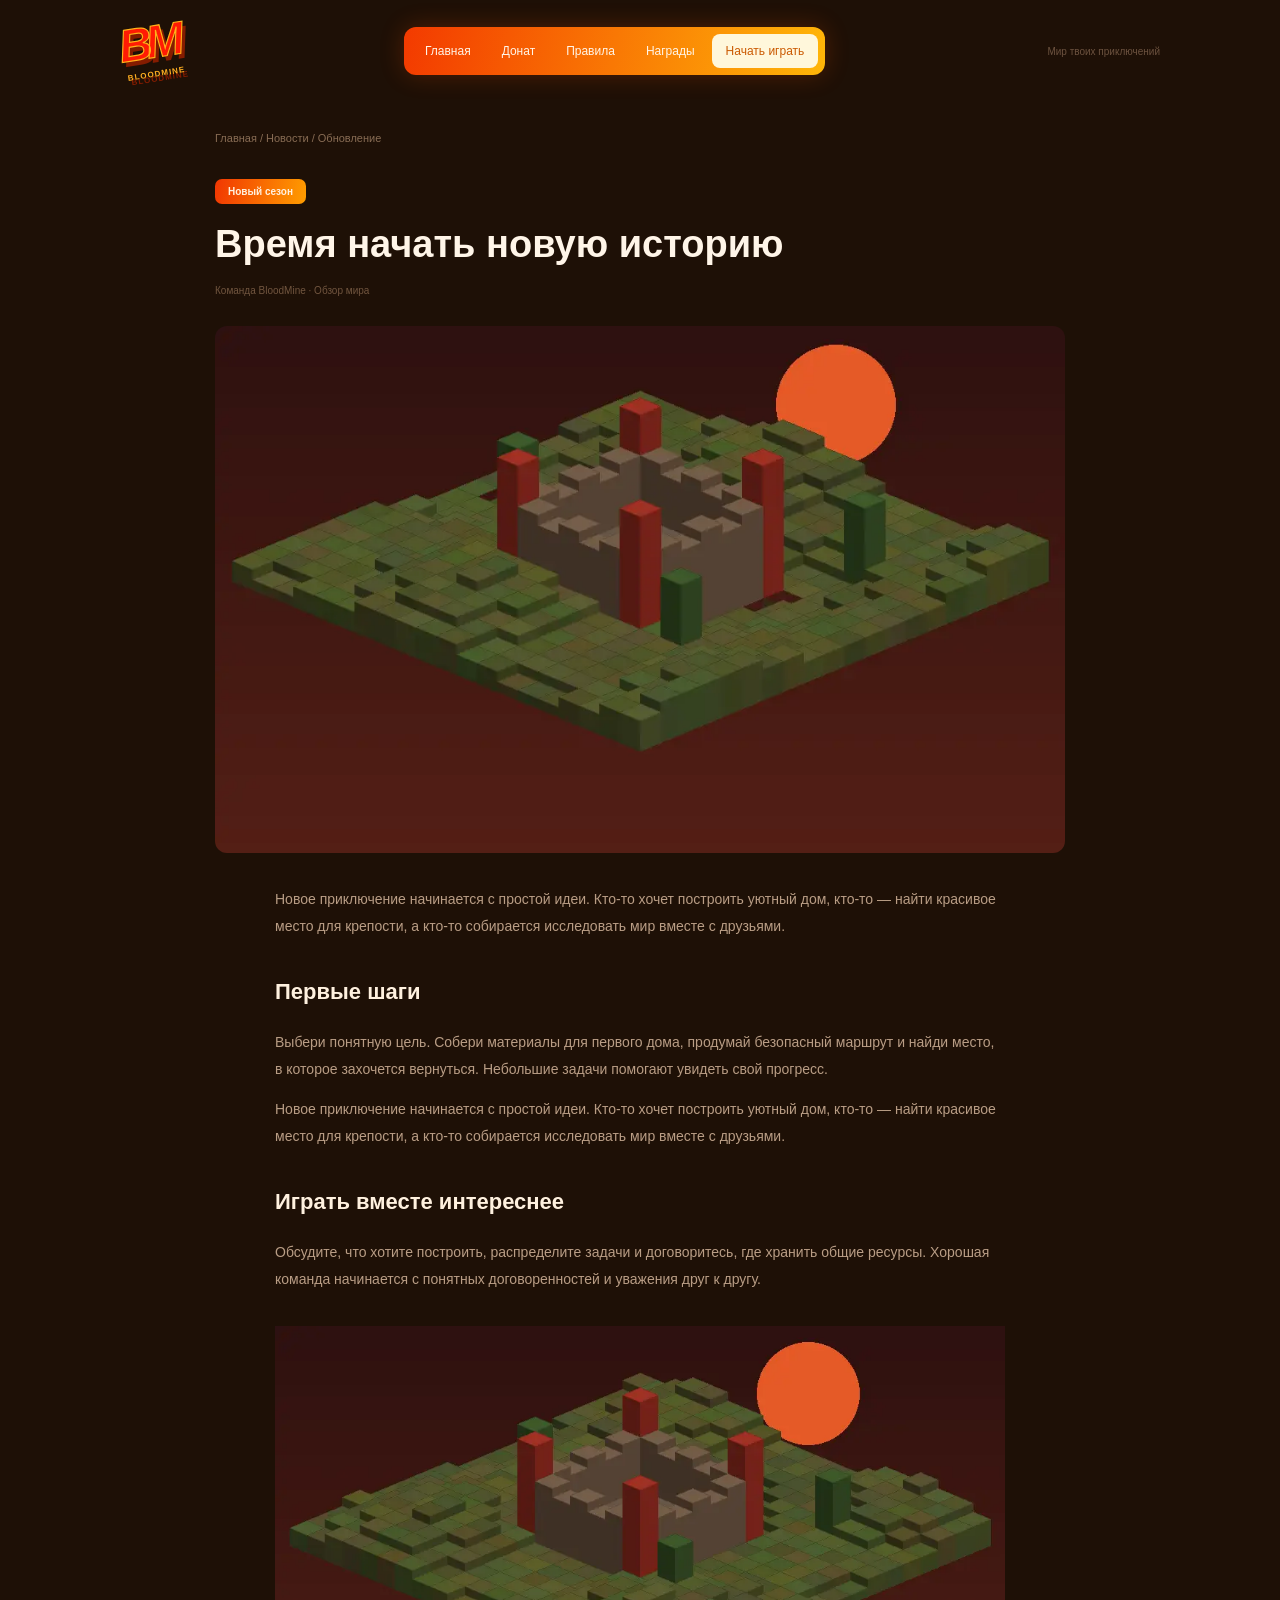
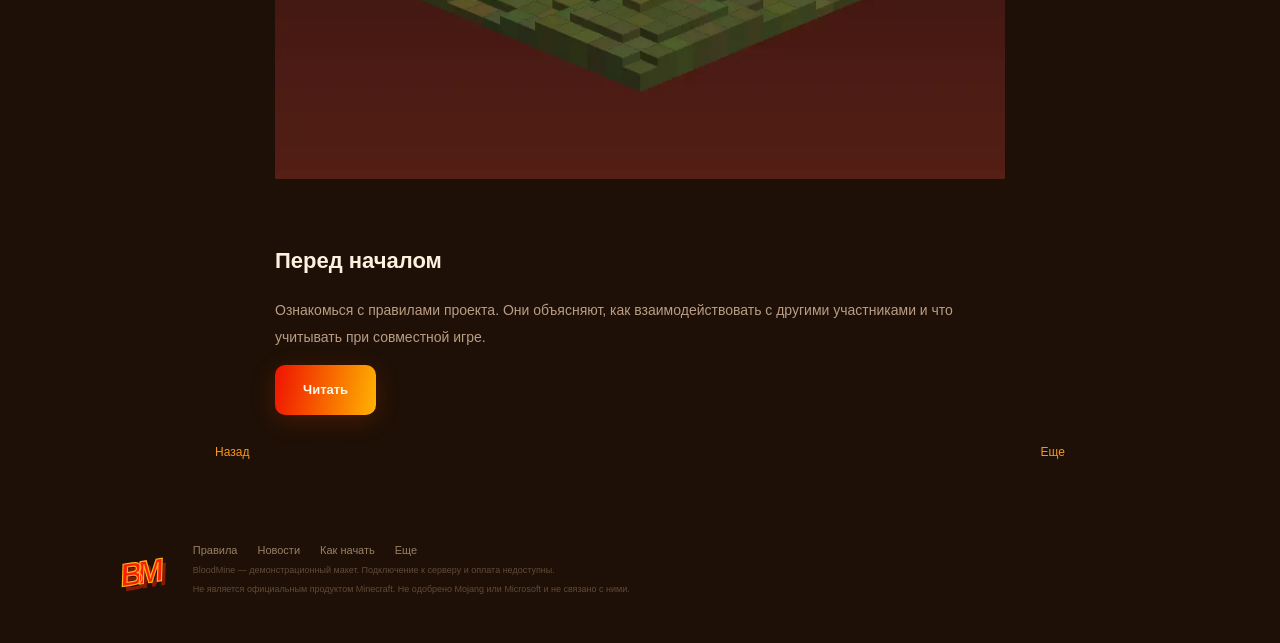
==== article.html @ b3f87119 "Оптимизация картинок" ====
<!DOCTYPE html>
<html lang="en">
<head>
  <meta charset="UTF-8">
  <title>Главная</title>
  <meta name="description" content="Лучший Minecraft сервер. Minecraft сервер, играть Minecraft, сервер Minecraft, лучший сервер.">
  <meta name="keywords" content="minecraft, сервер, сервер майнкрафт, майнкрафт сервер, лучший сервер, донат, minecraft сервер">
  <script src="assets/js/catalog.js"></script>
  <script src="assets/js/widgets.js"></script>
  <link rel="stylesheet" href="assets/css/components.css">
  <link rel="stylesheet" href="assets/css/styles.css">
</head>
<body>
    <div class="header wrap">
      <a class="logo" href="index.html">BM<span>BLOODMINE</span></a>
      <div class="nav">
        <a href="index.html">Главная</a><a href="index.html#shop">Донат</a><a href="rules.html">Правила</a><a href="rewards.html">Награды</a>
        <a class="nav-light" href="how-to-play.html">Начать играть</a>
      </div>
      <div class="header-note">Мир твоих приключений</div>
    </div>
    <div class="wrap article-page"><div class="breadcrumbs"><a href="index.html">Главная</a> / <a href="news.html">Новости</a> / Обновление</div><span class="pill">Новый сезон</span><h2>Время начать новую историю</h2><p class="article-meta">Команда BloodMine · Обзор мира</p><img class="article-cover" src="assets/images/season.webp"><div class="article-body"><p>Новое приключение начинается с простой идеи. Кто-то хочет построить уютный дом, кто-то — найти красивое место для крепости, а кто-то собирается исследовать мир вместе с друзьями.</p><h4>Первые шаги</h4><p>Выбери понятную цель. Собери материалы для первого дома, продумай безопасный маршрут и найди место, в которое захочется вернуться. Небольшие задачи помогают увидеть свой прогресс.</p><p>Новое приключение начинается с простой идеи. Кто-то хочет построить уютный дом, кто-то — найти красивое место для крепости, а кто-то собирается исследовать мир вместе с друзьями.</p><h4>Играть вместе интереснее</h4><p>Обсудите, что хотите построить, распределите задачи и договоритесь, где хранить общие ресурсы. Хорошая команда начинается с понятных договоренностей и уважения друг к другу.</p><img src="assets/images/world.webp"><h4>Перед началом</h4><p>Ознакомься с правилами проекта. Они объясняют, как взаимодействовать с другими участниками и что учитывать при совместной игре.</p><a class="orange" href="rules.html">Читать</a></div><div class="article-bottom"><a href="news.html">Назад</a><a href="index.html#shop">Еще</a></div></div>
    <div class="footer wrap">
      <a class="logo small-logo" href="index.html">BM</a>
      <div><div class="footer-links"><a href="rules.html">Правила</a><a href="news.html">Новости</a><a href="how-to-play.html">Как начать</a><a href="archive.html">Еще</a></div>
      <p>BloodMine — демонстрационный макет. Подключение к серверу и оплата недоступны.</p>
      <p>Не является официальным продуктом Minecraft. Не одобрено Mojang или Microsoft и не связано с ними.</p></div>
    </div>
    <div class="overlay" id="dialog"><div class="modal"><div class="modal-close" onclick="closeDialog()">×</div><div class="pill">BloodMine</div><h2 id="dialog-title">Информация</h2><p id="dialog-text"></p><button class="orange" onclick="closeDialog()">Понятно</button></div></div>
    <div class="toast" id="toast"></div>
    <script src="assets/js/app.js"></script><script src="assets/js/effects.js"></script>
</body>
</html>
---- assets/css/components.css ----
.container {
    width: 960px;
    margin: 0 auto;
}

.card {
    padding: 15px;
}

.button {
    color: #fff;
    background: orange;
}

.inventory-slot-0 {
    padding: 4px;
    margin: 0px;
    border: 1px solid #392414;
    border-radius: 0px;
    background-position: 0px 0px;
}

.inventory-slot-1 {
    padding: 5px;
    margin: 1px;
    border: 1px solid #392414;
    border-radius: 1px;
    background-position: 1px 1px;
}

.inventory-slot-2 {
    padding: 6px;
    margin: 2px;
    border: 1px solid #392414;
    border-radius: 2px;
    background-position: 2px 2px;
}

.inventory-slot-3 {
    padding: 7px;
    margin: 3px;
    border: 1px solid #392414;
    border-radius: 3px;
    background-position: 3px 3px;
}

.inventory-slot-4 {
    padding: 8px;
    margin: 4px;
    border: 1px solid #392414;
    border-radius: 4px;
    background-position: 4px 4px;
}

.inventory-slot-5 {
    padding: 9px;
    margin: 5px;
    border: 1px solid #392414;
    border-radius: 5px;
    background-position: 5px 5px;
}

.inventory-slot-6 {
    padding: 10px;
    margin: 0px;
    border: 1px solid #392414;
    border-radius: 6px;
    background-position: 6px 6px;
}

.inventory-slot-7 {
    padding: 11px;
    margin: 1px;
    border: 1px solid #392414;
    border-radius: 7px;
    background-position: 7px 7px;
}

.inventory-slot-8 {
    padding: 4px;
    margin: 2px;
    border: 1px solid #392414;
    border-radius: 8px;
    background-position: 8px 8px;
}

.inventory-slot-9 {
    padding: 5px;
    margin: 3px;
    border: 1px solid #392414;
    border-radius: 9px;
    background-position: 9px 9px;
}

.inventory-slot-10 {
    padding: 6px;
    margin: 4px;
    border: 1px solid #392414;
    border-radius: 10px;
    background-position: 10px 10px;
}

.inventory-slot-11 {
    padding: 7px;
    margin: 5px;
    border: 1px solid #392414;
    border-radius: 11px;
    background-position: 11px 11px;
}

.inventory-slot-12 {
    padding: 8px;
    margin: 0px;
    border: 1px solid #392414;
    border-radius: 12px;
    background-position: 12px 12px;
}

.inventory-slot-13 {
    padding: 9px;
    margin: 1px;
    border: 1px solid #392414;
    border-radius: 13px;
    background-position: 13px 13px;
}

.inventory-slot-14 {
    padding: 10px;
    margin: 2px;
    border: 1px solid #392414;
    border-radius: 0px;
    background-position: 14px 14px;
}

.inventory-slot-15 {
    padding: 11px;
    margin: 3px;
    border: 1px solid #392414;
    border-radius: 1px;
    background-position: 15px 15px;
}

.inventory-slot-16 {
    padding: 4px;
    margin: 4px;
    border: 1px solid #392414;
    border-radius: 2px;
    background-position: 16px 16px;
}

.inventory-slot-17 {
    padding: 5px;
    margin: 5px;
    border: 1px solid #392414;
    border-radius: 3px;
    background-position: 17px 17px;
}

.inventory-slot-18 {
    padding: 6px;
    margin: 0px;
    border: 1px solid #392414;
    border-radius: 4px;
    background-position: 18px 18px;
}

.inventory-slot-19 {
    padding: 7px;
    margin: 1px;
    border: 1px solid #392414;
    border-radius: 5px;
    background-position: 19px 19px;
}

.inventory-slot-20 {
    padding: 8px;
    margin: 2px;
    border: 1px solid #392414;
    border-radius: 6px;
    background-position: 20px 20px;
}

.inventory-slot-21 {
    padding: 9px;
    margin: 3px;
    border: 1px solid #392414;
    border-radius: 7px;
    background-position: 21px 21px;
}

.inventory-slot-22 {
    padding: 10px;
    margin: 4px;
    border: 1px solid #392414;
    border-radius: 8px;
    background-position: 22px 22px;
}

.inventory-slot-23 {
    padding: 11px;
    margin: 5px;
    border: 1px solid #392414;
    border-radius: 9px;
    background-position: 23px 23px;
}

.inventory-slot-24 {
    padding: 4px;
    margin: 0px;
    border: 1px solid #392414;
    border-radius: 10px;
    background-position: 24px 24px;
}

.inventory-slot-25 {
    padding: 5px;
    margin: 1px;
    border: 1px solid #392414;
    border-radius: 11px;
    background-position: 25px 25px;
}

.inventory-slot-26 {
    padding: 6px;
    margin: 2px;
    border: 1px solid #392414;
    border-radius: 12px;
    background-position: 26px 26px;
}

.inventory-slot-27 {
    padding: 7px;
    margin: 3px;
    border: 1px solid #392414;
    border-radius: 13px;
    background-position: 27px 27px;
}

.inventory-slot-28 {
    padding: 8px;
    margin: 4px;
    border: 1px solid #392414;
    border-radius: 0px;
    background-position: 28px 28px;
}

.inventory-slot-29 {
    padding: 9px;
    margin: 5px;
    border: 1px solid #392414;
    border-radius: 1px;
    background-position: 29px 29px;
}

.inventory-slot-30 {
    padding: 10px;
    margin: 0px;
    border: 1px solid #392414;
    border-radius: 2px;
    background-position: 30px 30px;
}

.inventory-slot-31 {
    padding: 11px;
    margin: 1px;
    border: 1px solid #392414;
    border-radius: 3px;
    background-position: 31px 31px;
}

.inventory-slot-32 {
    padding: 4px;
    margin: 2px;
    border: 1px solid #392414;
    border-radius: 4px;
    background-position: 32px 32px;
}

.inventory-slot-33 {
    padding: 5px;
    margin: 3px;
    border: 1px solid #392414;
    border-radius: 5px;
    background-position: 33px 33px;
}

.inventory-slot-34 {
    padding: 6px;
    margin: 4px;
    border: 1px solid #392414;
    border-radius: 6px;
    background-position: 34px 34px;
}

.inventory-slot-35 {
    padding: 7px;
    margin: 5px;
    border: 1px solid #392414;
    border-radius: 7px;
    background-position: 35px 35px;
}

.inventory-slot-36 {
    padding: 8px;
    margin: 0px;
    border: 1px solid #392414;
    border-radius: 8px;
    background-position: 36px 36px;
}

.inventory-slot-37 {
    padding: 9px;
    margin: 1px;
    border: 1px solid #392414;
    border-radius: 9px;
    background-position: 37px 37px;
}

.inventory-slot-38 {
    padding: 10px;
    margin: 2px;
    border: 1px solid #392414;
    border-radius: 10px;
    background-position: 38px 38px;
}

.inventory-slot-39 {
    padding: 11px;
    margin: 3px;
    border: 1px solid #392414;
    border-radius: 11px;
    background-position: 39px 39px;
}

.inventory-slot-40 {
    padding: 4px;
    margin: 4px;
    border: 1px solid #392414;
    border-radius: 12px;
    background-position: 40px 40px;
}

.inventory-slot-41 {
    padding: 5px;
    margin: 5px;
    border: 1px solid #392414;
    border-radius: 13px;
    background-position: 41px 41px;
}

.inventory-slot-42 {
    padding: 6px;
    margin: 0px;
    border: 1px solid #392414;
    border-radius: 0px;
    background-position: 42px 42px;
}

.inventory-slot-43 {
    padding: 7px;
    margin: 1px;
    border: 1px solid #392414;
    border-radius: 1px;
    background-position: 43px 43px;
}

.inventory-slot-44 {
    padding: 8px;
    margin: 2px;
    border: 1px solid #392414;
    border-radius: 2px;
    background-position: 44px 44px;
}

.inventory-slot-45 {
    padding: 9px;
    margin: 3px;
    border: 1px solid #392414;
    border-radius: 3px;
    background-position: 45px 45px;
}

.inventory-slot-46 {
    padding: 10px;
    margin: 4px;
    border: 1px solid #392414;
    border-radius: 4px;
    background-position: 46px 46px;
}

.inventory-slot-47 {
    padding: 11px;
    margin: 5px;
    border: 1px solid #392414;
    border-radius: 5px;
    background-position: 47px 47px;
}

.inventory-slot-48 {
    padding: 4px;
    margin: 0px;
    border: 1px solid #392414;
    border-radius: 6px;
    background-position: 48px 48px;
}

.inventory-slot-49 {
    padding: 5px;
    margin: 1px;
    border: 1px solid #392414;
    border-radius: 7px;
    background-position: 49px 49px;
}

.inventory-slot-50 {
    padding: 6px;
    margin: 2px;
    border: 1px solid #392414;
    border-radius: 8px;
    background-position: 50px 50px;
}

.inventory-slot-51 {
    padding: 7px;
    margin: 3px;
    border: 1px solid #392414;
    border-radius: 9px;
    background-position: 51px 51px;
}

.inventory-slot-52 {
    padding: 8px;
    margin: 4px;
    border: 1px solid #392414;
    border-radius: 10px;
    background-position: 52px 52px;
}

.inventory-slot-53 {
    padding: 9px;
    margin: 5px;
    border: 1px solid #392414;
    border-radius: 11px;
    background-position: 53px 53px;
}

.inventory-slot-54 {
    padding: 10px;
    margin: 0px;
    border: 1px solid #392414;
    border-radius: 12px;
    background-position: 54px 54px;
}

.inventory-slot-55 {
    padding: 11px;
    margin: 1px;
    border: 1px solid #392414;
    border-radius: 13px;
    background-position: 55px 55px;
}

.inventory-slot-56 {
    padding: 4px;
    margin: 2px;
    border: 1px solid #392414;
    border-radius: 0px;
    background-position: 56px 56px;
}

.inventory-slot-57 {
    padding: 5px;
    margin: 3px;
    border: 1px solid #392414;
    border-radius: 1px;
    background-position: 57px 57px;
}

.inventory-slot-58 {
    padding: 6px;
    margin: 4px;
    border: 1px solid #392414;
    border-radius: 2px;
    background-position: 58px 58px;
}

.inventory-slot-59 {
    padding: 7px;
    margin: 5px;
    border: 1px solid #392414;
    border-radius: 3px;
    background-position: 59px 59px;
}

.inventory-slot-60 {
    padding: 8px;
    margin: 0px;
    border: 1px solid #392414;
    border-radius: 4px;
    background-position: 60px 60px;
}

.inventory-slot-61 {
    padding: 9px;
    margin: 1px;
    border: 1px solid #392414;
    border-radius: 5px;
    background-position: 61px 61px;
}

.inventory-slot-62 {
    padding: 10px;
    margin: 2px;
    border: 1px solid #392414;
    border-radius: 6px;
    background-position: 62px 62px;
}

.inventory-slot-63 {
    padding: 11px;
    margin: 3px;
    border: 1px solid #392414;
    border-radius: 7px;
    background-position: 63px 63px;
}

.inventory-slot-64 {
    padding: 4px;
    margin: 4px;
    border: 1px solid #392414;
    border-radius: 8px;
    background-position: 64px 64px;
}

.inventory-slot-65 {
    padding: 5px;
    margin: 5px;
    border: 1px solid #392414;
    border-radius: 9px;
    background-position: 65px 65px;
}

.inventory-slot-66 {
    padding: 6px;
    margin: 0px;
    border: 1px solid #392414;
    border-radius: 10px;
    background-position: 66px 66px;
}

.inventory-slot-67 {
    padding: 7px;
    margin: 1px;
    border: 1px solid #392414;
    border-radius: 11px;
    background-position: 67px 67px;
}

.inventory-slot-68 {
    padding: 8px;
    margin: 2px;
    border: 1px solid #392414;
    border-radius: 12px;
    background-position: 68px 68px;
}

.inventory-slot-69 {
    padding: 9px;
    margin: 3px;
    border: 1px solid #392414;
    border-radius: 13px;
    background-position: 69px 69px;
}

.inventory-slot-70 {
    padding: 10px;
    margin: 4px;
    border: 1px solid #392414;
    border-radius: 0px;
    background-position: 70px 70px;
}

.inventory-slot-71 {
    padding: 11px;
    margin: 5px;
    border: 1px solid #392414;
    border-radius: 1px;
    background-position: 71px 71px;
}

.inventory-slot-72 {
    padding: 4px;
    margin: 0px;
    border: 1px solid #392414;
    border-radius: 2px;
    background-position: 72px 72px;
}

.inventory-slot-73 {
    padding: 5px;
    margin: 1px;
    border: 1px solid #392414;
    border-radius: 3px;
    background-position: 73px 73px;
}

.inventory-slot-74 {
    padding: 6px;
    margin: 2px;
    border: 1px solid #392414;
    border-radius: 4px;
    background-position: 74px 74px;
}

.inventory-slot-75 {
    padding: 7px;
    margin: 3px;
    border: 1px solid #392414;
    border-radius: 5px;
    background-position: 75px 75px;
}

.inventory-slot-76 {
    padding: 8px;
    margin: 4px;
    border: 1px solid #392414;
    border-radius: 6px;
    background-position: 76px 76px;
}

.inventory-slot-77 {
    padding: 9px;
    margin: 5px;
    border: 1px solid #392414;
    border-radius: 7px;
    background-position: 77px 77px;
}

.inventory-slot-78 {
    padding: 10px;
    margin: 0px;
    border: 1px solid #392414;
    border-radius: 8px;
    background-position: 78px 78px;
}

.inventory-slot-79 {
    padding: 11px;
    margin: 1px;
    border: 1px solid #392414;
    border-radius: 9px;
    background-position: 79px 79px;
}

.inventory-slot-80 {
    padding: 4px;
    margin: 2px;
    border: 1px solid #392414;
    border-radius: 10px;
    background-position: 80px 0px;
}

.inventory-slot-81 {
    padding: 5px;
    margin: 3px;
    border: 1px solid #392414;
    border-radius: 11px;
    background-position: 81px 1px;
}

.inventory-slot-82 {
    padding: 6px;
    margin: 4px;
    border: 1px solid #392414;
    border-radius: 12px;
    background-position: 82px 2px;
}

.inventory-slot-83 {
    padding: 7px;
    margin: 5px;
    border: 1px solid #392414;
    border-radius: 13px;
    background-position: 83px 3px;
}

.inventory-slot-84 {
    padding: 8px;
    margin: 0px;
    border: 1px solid #392414;
    border-radius: 0px;
    background-position: 84px 4px;
}

.inventory-slot-85 {
    padding: 9px;
    margin: 1px;
    border: 1px solid #392414;
    border-radius: 1px;
    background-position: 85px 5px;
}

.inventory-slot-86 {
    padding: 10px;
    margin: 2px;
    border: 1px solid #392414;
    border-radius: 2px;
    background-position: 86px 6px;
}

.inventory-slot-87 {
    padding: 11px;
    margin: 3px;
    border: 1px solid #392414;
    border-radius: 3px;
    background-position: 87px 7px;
}

.inventory-slot-88 {
    padding: 4px;
    margin: 4px;
    border: 1px solid #392414;
    border-radius: 4px;
    background-position: 88px 8px;
}

.inventory-slot-89 {
    padding: 5px;
    margin: 5px;
    border: 1px solid #392414;
    border-radius: 5px;
    background-position: 89px 9px;
}

.inventory-slot-90 {
    padding: 6px;
    margin: 0px;
    border: 1px solid #392414;
    border-radius: 6px;
    background-position: 90px 10px;
}

.inventory-slot-91 {
    padding: 7px;
    margin: 1px;
    border: 1px solid #392414;
    border-radius: 7px;
    background-position: 91px 11px;
}

.inventory-slot-92 {
    padding: 8px;
    margin: 2px;
    border: 1px solid #392414;
    border-radius: 8px;
    background-position: 92px 12px;
}

.inventory-slot-93 {
    padding: 9px;
    margin: 3px;
    border: 1px solid #392414;
    border-radius: 9px;
    background-position: 93px 13px;
}

.inventory-slot-94 {
    padding: 10px;
    margin: 4px;
    border: 1px solid #392414;
    border-radius: 10px;
    background-position: 94px 14px;
}

.inventory-slot-95 {
    padding: 11px;
    margin: 5px;
    border: 1px solid #392414;
    border-radius: 11px;
    background-position: 95px 15px;
}

.inventory-slot-96 {
    padding: 4px;
    margin: 0px;
    border: 1px solid #392414;
    border-radius: 12px;
    background-position: 96px 16px;
}

.inventory-slot-97 {
    padding: 5px;
    margin: 1px;
    border: 1px solid #392414;
    border-radius: 13px;
    background-position: 97px 17px;
}

.inventory-slot-98 {
    padding: 6px;
    margin: 2px;
    border: 1px solid #392414;
    border-radius: 0px;
    background-position: 98px 18px;
}

.inventory-slot-99 {
    padding: 7px;
    margin: 3px;
    border: 1px solid #392414;
    border-radius: 1px;
    background-position: 99px 19px;
}

.inventory-slot-100 {
    padding: 8px;
    margin: 4px;
    border: 1px solid #392414;
    border-radius: 2px;
    background-position: 100px 20px;
}

.inventory-slot-101 {
    padding: 9px;
    margin: 5px;
    border: 1px solid #392414;
    border-radius: 3px;
    background-position: 101px 21px;
}

.inventory-slot-102 {
    padding: 10px;
    margin: 0px;
    border: 1px solid #392414;
    border-radius: 4px;
    background-position: 102px 22px;
}

.inventory-slot-103 {
    padding: 11px;
    margin: 1px;
    border: 1px solid #392414;
    border-radius: 5px;
    background-position: 103px 23px;
}

.inventory-slot-104 {
    padding: 4px;
    margin: 2px;
    border: 1px solid #392414;
    border-radius: 6px;
    background-position: 104px 24px;
}

.inventory-slot-105 {
    padding: 5px;
    margin: 3px;
    border: 1px solid #392414;
    border-radius: 7px;
    background-position: 105px 25px;
}

.inventory-slot-106 {
    padding: 6px;
    margin: 4px;
    border: 1px solid #392414;
    border-radius: 8px;
    background-position: 106px 26px;
}

.inventory-slot-107 {
    padding: 7px;
    margin: 5px;
    border: 1px solid #392414;
    border-radius: 9px;
    background-position: 107px 27px;
}

.inventory-slot-108 {
    padding: 8px;
    margin: 0px;
    border: 1px solid #392414;
    border-radius: 10px;
    background-position: 108px 28px;
}

.inventory-slot-109 {
    padding: 9px;
    margin: 1px;
    border: 1px solid #392414;
    border-radius: 11px;
    background-position: 109px 29px;
}

.inventory-slot-110 {
    padding: 10px;
    margin: 2px;
    border: 1px solid #392414;
    border-radius: 12px;
    background-position: 110px 30px;
}

.inventory-slot-111 {
    padding: 11px;
    margin: 3px;
    border: 1px solid #392414;
    border-radius: 13px;
    background-position: 111px 31px;
}

.inventory-slot-112 {
    padding: 4px;
    margin: 4px;
    border: 1px solid #392414;
    border-radius: 0px;
    background-position: 112px 32px;
}

.inventory-slot-113 {
    padding: 5px;
    margin: 5px;
    border: 1px solid #392414;
    border-radius: 1px;
    background-position: 113px 33px;
}

.inventory-slot-114 {
    padding: 6px;
    margin: 0px;
    border: 1px solid #392414;
    border-radius: 2px;
    background-position: 114px 34px;
}

.inventory-slot-115 {
    padding: 7px;
    margin: 1px;
    border: 1px solid #392414;
    border-radius: 3px;
    background-position: 115px 35px;
}

.inventory-slot-116 {
    padding: 8px;
    margin: 2px;
    border: 1px solid #392414;
    border-radius: 4px;
    background-position: 116px 36px;
}

.inventory-slot-117 {
    padding: 9px;
    margin: 3px;
    border: 1px solid #392414;
    border-radius: 5px;
    background-position: 117px 37px;
}

.inventory-slot-118 {
    padding: 10px;
    margin: 4px;
    border: 1px solid #392414;
    border-radius: 6px;
    background-position: 118px 38px;
}

.inventory-slot-119 {
    padding: 11px;
    margin: 5px;
    border: 1px solid #392414;
    border-radius: 7px;
    background-position: 119px 39px;
}

.inventory-slot-120 {
    padding: 4px;
    margin: 0px;
    border: 1px solid #392414;
    border-radius: 8px;
    background-position: 0px 40px;
}

.inventory-slot-121 {
    padding: 5px;
    margin: 1px;
    border: 1px solid #392414;
    border-radius: 9px;
    background-position: 1px 41px;
}

.inventory-slot-122 {
    padding: 6px;
    margin: 2px;
    border: 1px solid #392414;
    border-radius: 10px;
    background-position: 2px 42px;
}

.inventory-slot-123 {
    padding: 7px;
    margin: 3px;
    border: 1px solid #392414;
    border-radius: 11px;
    background-position: 3px 43px;
}

.inventory-slot-124 {
    padding: 8px;
    margin: 4px;
    border: 1px solid #392414;
    border-radius: 12px;
    background-position: 4px 44px;
}

.inventory-slot-125 {
    padding: 9px;
    margin: 5px;
    border: 1px solid #392414;
    border-radius: 13px;
    background-position: 5px 45px;
}

.inventory-slot-126 {
    padding: 10px;
    margin: 0px;
    border: 1px solid #392414;
    border-radius: 0px;
    background-position: 6px 46px;
}

.inventory-slot-127 {
    padding: 11px;
    margin: 1px;
    border: 1px solid #392414;
    border-radius: 1px;
    background-position: 7px 47px;
}

.inventory-slot-128 {
    padding: 4px;
    margin: 2px;
    border: 1px solid #392414;
    border-radius: 2px;
    background-position: 8px 48px;
}

.inventory-slot-129 {
    padding: 5px;
    margin: 3px;
    border: 1px solid #392414;
    border-radius: 3px;
    background-position: 9px 49px;
}

.inventory-slot-130 {
    padding: 6px;
    margin: 4px;
    border: 1px solid #392414;
    border-radius: 4px;
    background-position: 10px 50px;
}

.inventory-slot-131 {
    padding: 7px;
    margin: 5px;
    border: 1px solid #392414;
    border-radius: 5px;
    background-position: 11px 51px;
}

.inventory-slot-132 {
    padding: 8px;
    margin: 0px;
    border: 1px solid #392414;
    border-radius: 6px;
    background-position: 12px 52px;
}

.inventory-slot-133 {
    padding: 9px;
    margin: 1px;
    border: 1px solid #392414;
    border-radius: 7px;
    background-position: 13px 53px;
}

.inventory-slot-134 {
    padding: 10px;
    margin: 2px;
    border: 1px solid #392414;
    border-radius: 8px;
    background-position: 14px 54px;
}

.inventory-slot-135 {
    padding: 11px;
    margin: 3px;
    border: 1px solid #392414;
    border-radius: 9px;
    background-position: 15px 55px;
}

.inventory-slot-136 {
    padding: 4px;
    margin: 4px;
    border: 1px solid #392414;
    border-radius: 10px;
    background-position: 16px 56px;
}

.inventory-slot-137 {
    padding: 5px;
    margin: 5px;
    border: 1px solid #392414;
    border-radius: 11px;
    background-position: 17px 57px;
}

.inventory-slot-138 {
    padding: 6px;
    margin: 0px;
    border: 1px solid #392414;
    border-radius: 12px;
    background-position: 18px 58px;
}

.inventory-slot-139 {
    padding: 7px;
    margin: 1px;
    border: 1px solid #392414;
    border-radius: 13px;
    background-position: 19px 59px;
}

.inventory-slot-140 {
    padding: 8px;
    margin: 2px;
    border: 1px solid #392414;
    border-radius: 0px;
    background-position: 20px 60px;
}

.inventory-slot-141 {
    padding: 9px;
    margin: 3px;
    border: 1px solid #392414;
    border-radius: 1px;
    background-position: 21px 61px;
}

.inventory-slot-142 {
    padding: 10px;
    margin: 4px;
    border: 1px solid #392414;
    border-radius: 2px;
    background-position: 22px 62px;
}

.inventory-slot-143 {
    padding: 11px;
    margin: 5px;
    border: 1px solid #392414;
    border-radius: 3px;
    background-position: 23px 63px;
}

.inventory-slot-144 {
    padding: 4px;
    margin: 0px;
    border: 1px solid #392414;
    border-radius: 4px;
    background-position: 24px 64px;
}

.inventory-slot-145 {
    padding: 5px;
    margin: 1px;
    border: 1px solid #392414;
    border-radius: 5px;
    background-position: 25px 65px;
}

.inventory-slot-146 {
    padding: 6px;
    margin: 2px;
    border: 1px solid #392414;
    border-radius: 6px;
    background-position: 26px 66px;
}

.inventory-slot-147 {
    padding: 7px;
    margin: 3px;
    border: 1px solid #392414;
    border-radius: 7px;
    background-position: 27px 67px;
}

.inventory-slot-148 {
    padding: 8px;
    margin: 4px;
    border: 1px solid #392414;
    border-radius: 8px;
    background-position: 28px 68px;
}

.inventory-slot-149 {
    padding: 9px;
    margin: 5px;
    border: 1px solid #392414;
    border-radius: 9px;
    background-position: 29px 69px;
}

.inventory-slot-150 {
    padding: 10px;
    margin: 0px;
    border: 1px solid #392414;
    border-radius: 10px;
    background-position: 30px 70px;
}

.inventory-slot-151 {
    padding: 11px;
    margin: 1px;
    border: 1px solid #392414;
    border-radius: 11px;
    background-position: 31px 71px;
}

.inventory-slot-152 {
    padding: 4px;
    margin: 2px;
    border: 1px solid #392414;
    border-radius: 12px;
    background-position: 32px 72px;
}

.inventory-slot-153 {
    padding: 5px;
    margin: 3px;
    border: 1px solid #392414;
    border-radius: 13px;
    background-position: 33px 73px;
}

.inventory-slot-154 {
    padding: 6px;
    margin: 4px;
    border: 1px solid #392414;
    border-radius: 0px;
    background-position: 34px 74px;
}

.inventory-slot-155 {
    padding: 7px;
    margin: 5px;
    border: 1px solid #392414;
    border-radius: 1px;
    background-position: 35px 75px;
}

.inventory-slot-156 {
    padding: 8px;
    margin: 0px;
    border: 1px solid #392414;
    border-radius: 2px;
    background-position: 36px 76px;
}

.inventory-slot-157 {
    padding: 9px;
    margin: 1px;
    border: 1px solid #392414;
    border-radius: 3px;
    background-position: 37px 77px;
}

.inventory-slot-158 {
    padding: 10px;
    margin: 2px;
    border: 1px solid #392414;
    border-radius: 4px;
    background-position: 38px 78px;
}

.inventory-slot-159 {
    padding: 11px;
    margin: 3px;
    border: 1px solid #392414;
    border-radius: 5px;
    background-position: 39px 79px;
}

.inventory-slot-160 {
    padding: 4px;
    margin: 4px;
    border: 1px solid #392414;
    border-radius: 6px;
    background-position: 40px 0px;
}

.inventory-slot-161 {
    padding: 5px;
    margin: 5px;
    border: 1px solid #392414;
    border-radius: 7px;
    background-position: 41px 1px;
}

.inventory-slot-162 {
    padding: 6px;
    margin: 0px;
    border: 1px solid #392414;
    border-radius: 8px;
    background-position: 42px 2px;
}

.inventory-slot-163 {
    padding: 7px;
    margin: 1px;
    border: 1px solid #392414;
    border-radius: 9px;
    background-position: 43px 3px;
}

.inventory-slot-164 {
    padding: 8px;
    margin: 2px;
    border: 1px solid #392414;
    border-radius: 10px;
    background-position: 44px 4px;
}

.inventory-slot-165 {
    padding: 9px;
    margin: 3px;
    border: 1px solid #392414;
    border-radius: 11px;
    background-position: 45px 5px;
}

.inventory-slot-166 {
    padding: 10px;
    margin: 4px;
    border: 1px solid #392414;
    border-radius: 12px;
    background-position: 46px 6px;
}

.inventory-slot-167 {
    padding: 11px;
    margin: 5px;
    border: 1px solid #392414;
    border-radius: 13px;
    background-position: 47px 7px;
}

.inventory-slot-168 {
    padding: 4px;
    margin: 0px;
    border: 1px solid #392414;
    border-radius: 0px;
    background-position: 48px 8px;
}

.inventory-slot-169 {
    padding: 5px;
    margin: 1px;
    border: 1px solid #392414;
    border-radius: 1px;
    background-position: 49px 9px;
}

.inventory-slot-170 {
    padding: 6px;
    margin: 2px;
    border: 1px solid #392414;
    border-radius: 2px;
    background-position: 50px 10px;
}

.inventory-slot-171 {
    padding: 7px;
    margin: 3px;
    border: 1px solid #392414;
    border-radius: 3px;
    background-position: 51px 11px;
}

.inventory-slot-172 {
    padding: 8px;
    margin: 4px;
    border: 1px solid #392414;
    border-radius: 4px;
    background-position: 52px 12px;
}

.inventory-slot-173 {
    padding: 9px;
    margin: 5px;
    border: 1px solid #392414;
    border-radius: 5px;
    background-position: 53px 13px;
}

.inventory-slot-174 {
    padding: 10px;
    margin: 0px;
    border: 1px solid #392414;
    border-radius: 6px;
    background-position: 54px 14px;
}

.inventory-slot-175 {
    padding: 11px;
    margin: 1px;
    border: 1px solid #392414;
    border-radius: 7px;
    background-position: 55px 15px;
}

.inventory-slot-176 {
    padding: 4px;
    margin: 2px;
    border: 1px solid #392414;
    border-radius: 8px;
    background-position: 56px 16px;
}

.inventory-slot-177 {
    padding: 5px;
    margin: 3px;
    border: 1px solid #392414;
    border-radius: 9px;
    background-position: 57px 17px;
}

.inventory-slot-178 {
    padding: 6px;
    margin: 4px;
    border: 1px solid #392414;
    border-radius: 10px;
    background-position: 58px 18px;
}

.inventory-slot-179 {
    padding: 7px;
    margin: 5px;
    border: 1px solid #392414;
    border-radius: 11px;
    background-position: 59px 19px;
}

.inventory-slot-180 {
    padding: 8px;
    margin: 0px;
    border: 1px solid #392414;
    border-radius: 12px;
    background-position: 60px 20px;
}

.inventory-slot-181 {
    padding: 9px;
    margin: 1px;
    border: 1px solid #392414;
    border-radius: 13px;
    background-position: 61px 21px;
}

.inventory-slot-182 {
    padding: 10px;
    margin: 2px;
    border: 1px solid #392414;
    border-radius: 0px;
    background-position: 62px 22px;
}

.inventory-slot-183 {
    padding: 11px;
    margin: 3px;
    border: 1px solid #392414;
    border-radius: 1px;
    background-position: 63px 23px;
}

.inventory-slot-184 {
    padding: 4px;
    margin: 4px;
    border: 1px solid #392414;
    border-radius: 2px;
    background-position: 64px 24px;
}

.inventory-slot-185 {
    padding: 5px;
    margin: 5px;
    border: 1px solid #392414;
    border-radius: 3px;
    background-position: 65px 25px;
}

.inventory-slot-186 {
    padding: 6px;
    margin: 0px;
    border: 1px solid #392414;
    border-radius: 4px;
    background-position: 66px 26px;
}

.inventory-slot-187 {
    padding: 7px;
    margin: 1px;
    border: 1px solid #392414;
    border-radius: 5px;
    background-position: 67px 27px;
}

.inventory-slot-188 {
    padding: 8px;
    margin: 2px;
    border: 1px solid #392414;
    border-radius: 6px;
    background-position: 68px 28px;
}

.inventory-slot-189 {
    padding: 9px;
    margin: 3px;
    border: 1px solid #392414;
    border-radius: 7px;
    background-position: 69px 29px;
}

.inventory-slot-190 {
    padding: 10px;
    margin: 4px;
    border: 1px solid #392414;
    border-radius: 8px;
    background-position: 70px 30px;
}

.inventory-slot-191 {
    padding: 11px;
    margin: 5px;
    border: 1px solid #392414;
    border-radius: 9px;
    background-position: 71px 31px;
}

.inventory-slot-192 {
    padding: 4px;
    margin: 0px;
    border: 1px solid #392414;
    border-radius: 10px;
    background-position: 72px 32px;
}

.inventory-slot-193 {
    padding: 5px;
    margin: 1px;
    border: 1px solid #392414;
    border-radius: 11px;
    background-position: 73px 33px;
}

.inventory-slot-194 {
    padding: 6px;
    margin: 2px;
    border: 1px solid #392414;
    border-radius: 12px;
    background-position: 74px 34px;
}

.inventory-slot-195 {
    padding: 7px;
    margin: 3px;
    border: 1px solid #392414;
    border-radius: 13px;
    background-position: 75px 35px;
}

.inventory-slot-196 {
    padding: 8px;
    margin: 4px;
    border: 1px solid #392414;
    border-radius: 0px;
    background-position: 76px 36px;
}

.inventory-slot-197 {
    padding: 9px;
    margin: 5px;
    border: 1px solid #392414;
    border-radius: 1px;
    background-position: 77px 37px;
}

.inventory-slot-198 {
    padding: 10px;
    margin: 0px;
    border: 1px solid #392414;
    border-radius: 2px;
    background-position: 78px 38px;
}

.inventory-slot-199 {
    padding: 11px;
    margin: 1px;
    border: 1px solid #392414;
    border-radius: 3px;
    background-position: 79px 39px;
}

.inventory-slot-200 {
    padding: 4px;
    margin: 2px;
    border: 1px solid #392414;
    border-radius: 4px;
    background-position: 80px 40px;
}

.inventory-slot-201 {
    padding: 5px;
    margin: 3px;
    border: 1px solid #392414;
    border-radius: 5px;
    background-position: 81px 41px;
}

.inventory-slot-202 {
    padding: 6px;
    margin: 4px;
    border: 1px solid #392414;
    border-radius: 6px;
    background-position: 82px 42px;
}

.inventory-slot-203 {
    padding: 7px;
    margin: 5px;
    border: 1px solid #392414;
    border-radius: 7px;
    background-position: 83px 43px;
}

.inventory-slot-204 {
    padding: 8px;
    margin: 0px;
    border: 1px solid #392414;
    border-radius: 8px;
    background-position: 84px 44px;
}

.inventory-slot-205 {
    padding: 9px;
    margin: 1px;
    border: 1px solid #392414;
    border-radius: 9px;
    background-position: 85px 45px;
}

.inventory-slot-206 {
    padding: 10px;
    margin: 2px;
    border: 1px solid #392414;
    border-radius: 10px;
    background-position: 86px 46px;
}

.inventory-slot-207 {
    padding: 11px;
    margin: 3px;
    border: 1px solid #392414;
    border-radius: 11px;
    background-position: 87px 47px;
}

.inventory-slot-208 {
    padding: 4px;
    margin: 4px;
    border: 1px solid #392414;
    border-radius: 12px;
    background-position: 88px 48px;
}

.inventory-slot-209 {
    padding: 5px;
    margin: 5px;
    border: 1px solid #392414;
    border-radius: 13px;
    background-position: 89px 49px;
}

.inventory-slot-210 {
    padding: 6px;
    margin: 0px;
    border: 1px solid #392414;
    border-radius: 0px;
    background-position: 90px 50px;
}

.inventory-slot-211 {
    padding: 7px;
    margin: 1px;
    border: 1px solid #392414;
    border-radius: 1px;
    background-position: 91px 51px;
}

.inventory-slot-212 {
    padding: 8px;
    margin: 2px;
    border: 1px solid #392414;
    border-radius: 2px;
    background-position: 92px 52px;
}

.inventory-slot-213 {
    padding: 9px;
    margin: 3px;
    border: 1px solid #392414;
    border-radius: 3px;
    background-position: 93px 53px;
}

.inventory-slot-214 {
    padding: 10px;
    margin: 4px;
    border: 1px solid #392414;
    border-radius: 4px;
    background-position: 94px 54px;
}

.inventory-slot-215 {
    padding: 11px;
    margin: 5px;
    border: 1px solid #392414;
    border-radius: 5px;
    background-position: 95px 55px;
}

.inventory-slot-216 {
    padding: 4px;
    margin: 0px;
    border: 1px solid #392414;
    border-radius: 6px;
    background-position: 96px 56px;
}

.inventory-slot-217 {
    padding: 5px;
    margin: 1px;
    border: 1px solid #392414;
    border-radius: 7px;
    background-position: 97px 57px;
}

.inventory-slot-218 {
    padding: 6px;
    margin: 2px;
    border: 1px solid #392414;
    border-radius: 8px;
    background-position: 98px 58px;
}

.inventory-slot-219 {
    padding: 7px;
    margin: 3px;
    border: 1px solid #392414;
    border-radius: 9px;
    background-position: 99px 59px;
}

.inventory-slot-220 {
    padding: 8px;
    margin: 4px;
    border: 1px solid #392414;
    border-radius: 10px;
    background-position: 100px 60px;
}

.inventory-slot-221 {
    padding: 9px;
    margin: 5px;
    border: 1px solid #392414;
    border-radius: 11px;
    background-position: 101px 61px;
}

.inventory-slot-222 {
    padding: 10px;
    margin: 0px;
    border: 1px solid #392414;
    border-radius: 12px;
    background-position: 102px 62px;
}

.inventory-slot-223 {
    padding: 11px;
    margin: 1px;
    border: 1px solid #392414;
    border-radius: 13px;
    background-position: 103px 63px;
}

.inventory-slot-224 {
    padding: 4px;
    margin: 2px;
    border: 1px solid #392414;
    border-radius: 0px;
    background-position: 104px 64px;
}

.inventory-slot-225 {
    padding: 5px;
    margin: 3px;
    border: 1px solid #392414;
    border-radius: 1px;
    background-position: 105px 65px;
}

.inventory-slot-226 {
    padding: 6px;
    margin: 4px;
    border: 1px solid #392414;
    border-radius: 2px;
    background-position: 106px 66px;
}

.inventory-slot-227 {
    padding: 7px;
    margin: 5px;
    border: 1px solid #392414;
    border-radius: 3px;
    background-position: 107px 67px;
}

.inventory-slot-228 {
    padding: 8px;
    margin: 0px;
    border: 1px solid #392414;
    border-radius: 4px;
    background-position: 108px 68px;
}

.inventory-slot-229 {
    padding: 9px;
    margin: 1px;
    border: 1px solid #392414;
    border-radius: 5px;
    background-position: 109px 69px;
}

.inventory-slot-230 {
    padding: 10px;
    margin: 2px;
    border: 1px solid #392414;
    border-radius: 6px;
    background-position: 110px 70px;
}

.inventory-slot-231 {
    padding: 11px;
    margin: 3px;
    border: 1px solid #392414;
    border-radius: 7px;
    background-position: 111px 71px;
}

.inventory-slot-232 {
    padding: 4px;
    margin: 4px;
    border: 1px solid #392414;
    border-radius: 8px;
    background-position: 112px 72px;
}

.inventory-slot-233 {
    padding: 5px;
    margin: 5px;
    border: 1px solid #392414;
    border-radius: 9px;
    background-position: 113px 73px;
}

.inventory-slot-234 {
    padding: 6px;
    margin: 0px;
    border: 1px solid #392414;
    border-radius: 10px;
    background-position: 114px 74px;
}

.inventory-slot-235 {
    padding: 7px;
    margin: 1px;
    border: 1px solid #392414;
    border-radius: 11px;
    background-position: 115px 75px;
}

.inventory-slot-236 {
    padding: 8px;
    margin: 2px;
    border: 1px solid #392414;
    border-radius: 12px;
    background-position: 116px 76px;
}

.inventory-slot-237 {
    padding: 9px;
    margin: 3px;
    border: 1px solid #392414;
    border-radius: 13px;
    background-position: 117px 77px;
}

.inventory-slot-238 {
    padding: 10px;
    margin: 4px;
    border: 1px solid #392414;
    border-radius: 0px;
    background-position: 118px 78px;
}

.inventory-slot-239 {
    padding: 11px;
    margin: 5px;
    border: 1px solid #392414;
    border-radius: 1px;
    background-position: 119px 79px;
}

.inventory-slot-240 {
    padding: 4px;
    margin: 0px;
    border: 1px solid #392414;
    border-radius: 2px;
    background-position: 0px 0px;
}

.inventory-slot-241 {
    padding: 5px;
    margin: 1px;
    border: 1px solid #392414;
    border-radius: 3px;
    background-position: 1px 1px;
}

.inventory-slot-242 {
    padding: 6px;
    margin: 2px;
    border: 1px solid #392414;
    border-radius: 4px;
    background-position: 2px 2px;
}

.inventory-slot-243 {
    padding: 7px;
    margin: 3px;
    border: 1px solid #392414;
    border-radius: 5px;
    background-position: 3px 3px;
}

.inventory-slot-244 {
    padding: 8px;
    margin: 4px;
    border: 1px solid #392414;
    border-radius: 6px;
    background-position: 4px 4px;
}

.inventory-slot-245 {
    padding: 9px;
    margin: 5px;
    border: 1px solid #392414;
    border-radius: 7px;
    background-position: 5px 5px;
}

.inventory-slot-246 {
    padding: 10px;
    margin: 0px;
    border: 1px solid #392414;
    border-radius: 8px;
    background-position: 6px 6px;
}

.inventory-slot-247 {
    padding: 11px;
    margin: 1px;
    border: 1px solid #392414;
    border-radius: 9px;
    background-position: 7px 7px;
}

.inventory-slot-248 {
    padding: 4px;
    margin: 2px;
    border: 1px solid #392414;
    border-radius: 10px;
    background-position: 8px 8px;
}

.inventory-slot-249 {
    padding: 5px;
    margin: 3px;
    border: 1px solid #392414;
    border-radius: 11px;
    background-position: 9px 9px;
}

.inventory-slot-250 {
    padding: 6px;
    margin: 4px;
    border: 1px solid #392414;
    border-radius: 12px;
    background-position: 10px 10px;
}

.inventory-slot-251 {
    padding: 7px;
    margin: 5px;
    border: 1px solid #392414;
    border-radius: 13px;
    background-position: 11px 11px;
}

.inventory-slot-252 {
    padding: 8px;
    margin: 0px;
    border: 1px solid #392414;
    border-radius: 0px;
    background-position: 12px 12px;
}

.inventory-slot-253 {
    padding: 9px;
    margin: 1px;
    border: 1px solid #392414;
    border-radius: 1px;
    background-position: 13px 13px;
}

.inventory-slot-254 {
    padding: 10px;
    margin: 2px;
    border: 1px solid #392414;
    border-radius: 2px;
    background-position: 14px 14px;
}

.inventory-slot-255 {
    padding: 11px;
    margin: 3px;
    border: 1px solid #392414;
    border-radius: 3px;
    background-position: 15px 15px;
}

.inventory-slot-256 {
    padding: 4px;
    margin: 4px;
    border: 1px solid #392414;
    border-radius: 4px;
    background-position: 16px 16px;
}

.inventory-slot-257 {
    padding: 5px;
    margin: 5px;
    border: 1px solid #392414;
    border-radius: 5px;
    background-position: 17px 17px;
}

.inventory-slot-258 {
    padding: 6px;
    margin: 0px;
    border: 1px solid #392414;
    border-radius: 6px;
    background-position: 18px 18px;
}

.inventory-slot-259 {
    padding: 7px;
    margin: 1px;
    border: 1px solid #392414;
    border-radius: 7px;
    background-position: 19px 19px;
}

.inventory-slot-260 {
    padding: 8px;
    margin: 2px;
    border: 1px solid #392414;
    border-radius: 8px;
    background-position: 20px 20px;
}

.inventory-slot-261 {
    padding: 9px;
    margin: 3px;
    border: 1px solid #392414;
    border-radius: 9px;
    background-position: 21px 21px;
}

.inventory-slot-262 {
    padding: 10px;
    margin: 4px;
    border: 1px solid #392414;
    border-radius: 10px;
    background-position: 22px 22px;
}

.inventory-slot-263 {
    padding: 11px;
    margin: 5px;
    border: 1px solid #392414;
    border-radius: 11px;
    background-position: 23px 23px;
}

.inventory-slot-264 {
    padding: 4px;
    margin: 0px;
    border: 1px solid #392414;
    border-radius: 12px;
    background-position: 24px 24px;
}

.inventory-slot-265 {
    padding: 5px;
    margin: 1px;
    border: 1px solid #392414;
    border-radius: 13px;
    background-position: 25px 25px;
}

.inventory-slot-266 {
    padding: 6px;
    margin: 2px;
    border: 1px solid #392414;
    border-radius: 0px;
    background-position: 26px 26px;
}

.inventory-slot-267 {
    padding: 7px;
    margin: 3px;
    border: 1px solid #392414;
    border-radius: 1px;
    background-position: 27px 27px;
}

.inventory-slot-268 {
    padding: 8px;
    margin: 4px;
    border: 1px solid #392414;
    border-radius: 2px;
    background-position: 28px 28px;
}

.inventory-slot-269 {
    padding: 9px;
    margin: 5px;
    border: 1px solid #392414;
    border-radius: 3px;
    background-position: 29px 29px;
}

.inventory-slot-270 {
    padding: 10px;
    margin: 0px;
    border: 1px solid #392414;
    border-radius: 4px;
    background-position: 30px 30px;
}

.inventory-slot-271 {
    padding: 11px;
    margin: 1px;
    border: 1px solid #392414;
    border-radius: 5px;
    background-position: 31px 31px;
}

.inventory-slot-272 {
    padding: 4px;
    margin: 2px;
    border: 1px solid #392414;
    border-radius: 6px;
    background-position: 32px 32px;
}

.inventory-slot-273 {
    padding: 5px;
    margin: 3px;
    border: 1px solid #392414;
    border-radius: 7px;
    background-position: 33px 33px;
}

.inventory-slot-274 {
    padding: 6px;
    margin: 4px;
    border: 1px solid #392414;
    border-radius: 8px;
    background-position: 34px 34px;
}

.inventory-slot-275 {
    padding: 7px;
    margin: 5px;
    border: 1px solid #392414;
    border-radius: 9px;
    background-position: 35px 35px;
}

.inventory-slot-276 {
    padding: 8px;
    margin: 0px;
    border: 1px solid #392414;
    border-radius: 10px;
    background-position: 36px 36px;
}

.inventory-slot-277 {
    padding: 9px;
    margin: 1px;
    border: 1px solid #392414;
    border-radius: 11px;
    background-position: 37px 37px;
}

.inventory-slot-278 {
    padding: 10px;
    margin: 2px;
    border: 1px solid #392414;
    border-radius: 12px;
    background-position: 38px 38px;
}

.inventory-slot-279 {
    padding: 11px;
    margin: 3px;
    border: 1px solid #392414;
    border-radius: 13px;
    background-position: 39px 39px;
}

.inventory-slot-280 {
    padding: 4px;
    margin: 4px;
    border: 1px solid #392414;
    border-radius: 0px;
    background-position: 40px 40px;
}

.inventory-slot-281 {
    padding: 5px;
    margin: 5px;
    border: 1px solid #392414;
    border-radius: 1px;
    background-position: 41px 41px;
}

.inventory-slot-282 {
    padding: 6px;
    margin: 0px;
    border: 1px solid #392414;
    border-radius: 2px;
    background-position: 42px 42px;
}

.inventory-slot-283 {
    padding: 7px;
    margin: 1px;
    border: 1px solid #392414;
    border-radius: 3px;
    background-position: 43px 43px;
}

.inventory-slot-284 {
    padding: 8px;
    margin: 2px;
    border: 1px solid #392414;
    border-radius: 4px;
    background-position: 44px 44px;
}

.inventory-slot-285 {
    padding: 9px;
    margin: 3px;
    border: 1px solid #392414;
    border-radius: 5px;
    background-position: 45px 45px;
}

.inventory-slot-286 {
    padding: 10px;
    margin: 4px;
    border: 1px solid #392414;
    border-radius: 6px;
    background-position: 46px 46px;
}

.inventory-slot-287 {
    padding: 11px;
    margin: 5px;
    border: 1px solid #392414;
    border-radius: 7px;
    background-position: 47px 47px;
}

.inventory-slot-288 {
    padding: 4px;
    margin: 0px;
    border: 1px solid #392414;
    border-radius: 8px;
    background-position: 48px 48px;
}

.inventory-slot-289 {
    padding: 5px;
    margin: 1px;
    border: 1px solid #392414;
    border-radius: 9px;
    background-position: 49px 49px;
}

.inventory-slot-290 {
    padding: 6px;
    margin: 2px;
    border: 1px solid #392414;
    border-radius: 10px;
    background-position: 50px 50px;
}

.inventory-slot-291 {
    padding: 7px;
    margin: 3px;
    border: 1px solid #392414;
    border-radius: 11px;
    background-position: 51px 51px;
}

.inventory-slot-292 {
    padding: 8px;
    margin: 4px;
    border: 1px solid #392414;
    border-radius: 12px;
    background-position: 52px 52px;
}

.inventory-slot-293 {
    padding: 9px;
    margin: 5px;
    border: 1px solid #392414;
    border-radius: 13px;
    background-position: 53px 53px;
}

.inventory-slot-294 {
    padding: 10px;
    margin: 0px;
    border: 1px solid #392414;
    border-radius: 0px;
    background-position: 54px 54px;
}

.inventory-slot-295 {
    padding: 11px;
    margin: 1px;
    border: 1px solid #392414;
    border-radius: 1px;
    background-position: 55px 55px;
}

.inventory-slot-296 {
    padding: 4px;
    margin: 2px;
    border: 1px solid #392414;
    border-radius: 2px;
    background-position: 56px 56px;
}

.inventory-slot-297 {
    padding: 5px;
    margin: 3px;
    border: 1px solid #392414;
    border-radius: 3px;
    background-position: 57px 57px;
}

.inventory-slot-298 {
    padding: 6px;
    margin: 4px;
    border: 1px solid #392414;
    border-radius: 4px;
    background-position: 58px 58px;
}

.inventory-slot-299 {
    padding: 7px;
    margin: 5px;
    border: 1px solid #392414;
    border-radius: 5px;
    background-position: 59px 59px;
}

.inventory-slot-300 {
    padding: 8px;
    margin: 0px;
    border: 1px solid #392414;
    border-radius: 6px;
    background-position: 60px 60px;
}

.inventory-slot-301 {
    padding: 9px;
    margin: 1px;
    border: 1px solid #392414;
    border-radius: 7px;
    background-position: 61px 61px;
}

.inventory-slot-302 {
    padding: 10px;
    margin: 2px;
    border: 1px solid #392414;
    border-radius: 8px;
    background-position: 62px 62px;
}

.inventory-slot-303 {
    padding: 11px;
    margin: 3px;
    border: 1px solid #392414;
    border-radius: 9px;
    background-position: 63px 63px;
}

.inventory-slot-304 {
    padding: 4px;
    margin: 4px;
    border: 1px solid #392414;
    border-radius: 10px;
    background-position: 64px 64px;
}

.inventory-slot-305 {
    padding: 5px;
    margin: 5px;
    border: 1px solid #392414;
    border-radius: 11px;
    background-position: 65px 65px;
}

.inventory-slot-306 {
    padding: 6px;
    margin: 0px;
    border: 1px solid #392414;
    border-radius: 12px;
    background-position: 66px 66px;
}

.inventory-slot-307 {
    padding: 7px;
    margin: 1px;
    border: 1px solid #392414;
    border-radius: 13px;
    background-position: 67px 67px;
}

.inventory-slot-308 {
    padding: 8px;
    margin: 2px;
    border: 1px solid #392414;
    border-radius: 0px;
    background-position: 68px 68px;
}

.inventory-slot-309 {
    padding: 9px;
    margin: 3px;
    border: 1px solid #392414;
    border-radius: 1px;
    background-position: 69px 69px;
}

.inventory-slot-310 {
    padding: 10px;
    margin: 4px;
    border: 1px solid #392414;
    border-radius: 2px;
    background-position: 70px 70px;
}

.inventory-slot-311 {
    padding: 11px;
    margin: 5px;
    border: 1px solid #392414;
    border-radius: 3px;
    background-position: 71px 71px;
}

.inventory-slot-312 {
    padding: 4px;
    margin: 0px;
    border: 1px solid #392414;
    border-radius: 4px;
    background-position: 72px 72px;
}

.inventory-slot-313 {
    padding: 5px;
    margin: 1px;
    border: 1px solid #392414;
    border-radius: 5px;
    background-position: 73px 73px;
}

.inventory-slot-314 {
    padding: 6px;
    margin: 2px;
    border: 1px solid #392414;
    border-radius: 6px;
    background-position: 74px 74px;
}

.inventory-slot-315 {
    padding: 7px;
    margin: 3px;
    border: 1px solid #392414;
    border-radius: 7px;
    background-position: 75px 75px;
}

.inventory-slot-316 {
    padding: 8px;
    margin: 4px;
    border: 1px solid #392414;
    border-radius: 8px;
    background-position: 76px 76px;
}

.inventory-slot-317 {
    padding: 9px;
    margin: 5px;
    border: 1px solid #392414;
    border-radius: 9px;
    background-position: 77px 77px;
}

.inventory-slot-318 {
    padding: 10px;
    margin: 0px;
    border: 1px solid #392414;
    border-radius: 10px;
    background-position: 78px 78px;
}

.inventory-slot-319 {
    padding: 11px;
    margin: 1px;
    border: 1px solid #392414;
    border-radius: 11px;
    background-position: 79px 79px;
}

.inventory-slot-320 {
    padding: 4px;
    margin: 2px;
    border: 1px solid #392414;
    border-radius: 12px;
    background-position: 80px 0px;
}

.inventory-slot-321 {
    padding: 5px;
    margin: 3px;
    border: 1px solid #392414;
    border-radius: 13px;
    background-position: 81px 1px;
}

.inventory-slot-322 {
    padding: 6px;
    margin: 4px;
    border: 1px solid #392414;
    border-radius: 0px;
    background-position: 82px 2px;
}

.inventory-slot-323 {
    padding: 7px;
    margin: 5px;
    border: 1px solid #392414;
    border-radius: 1px;
    background-position: 83px 3px;
}

.inventory-slot-324 {
    padding: 8px;
    margin: 0px;
    border: 1px solid #392414;
    border-radius: 2px;
    background-position: 84px 4px;
}

.inventory-slot-325 {
    padding: 9px;
    margin: 1px;
    border: 1px solid #392414;
    border-radius: 3px;
    background-position: 85px 5px;
}

.inventory-slot-326 {
    padding: 10px;
    margin: 2px;
    border: 1px solid #392414;
    border-radius: 4px;
    background-position: 86px 6px;
}

.inventory-slot-327 {
    padding: 11px;
    margin: 3px;
    border: 1px solid #392414;
    border-radius: 5px;
    background-position: 87px 7px;
}

.inventory-slot-328 {
    padding: 4px;
    margin: 4px;
    border: 1px solid #392414;
    border-radius: 6px;
    background-position: 88px 8px;
}

.inventory-slot-329 {
    padding: 5px;
    margin: 5px;
    border: 1px solid #392414;
    border-radius: 7px;
    background-position: 89px 9px;
}

.inventory-slot-330 {
    padding: 6px;
    margin: 0px;
    border: 1px solid #392414;
    border-radius: 8px;
    background-position: 90px 10px;
}

.inventory-slot-331 {
    padding: 7px;
    margin: 1px;
    border: 1px solid #392414;
    border-radius: 9px;
    background-position: 91px 11px;
}

.inventory-slot-332 {
    padding: 8px;
    margin: 2px;
    border: 1px solid #392414;
    border-radius: 10px;
    background-position: 92px 12px;
}

.inventory-slot-333 {
    padding: 9px;
    margin: 3px;
    border: 1px solid #392414;
    border-radius: 11px;
    background-position: 93px 13px;
}

.inventory-slot-334 {
    padding: 10px;
    margin: 4px;
    border: 1px solid #392414;
    border-radius: 12px;
    background-position: 94px 14px;
}

.inventory-slot-335 {
    padding: 11px;
    margin: 5px;
    border: 1px solid #392414;
    border-radius: 13px;
    background-position: 95px 15px;
}

.inventory-slot-336 {
    padding: 4px;
    margin: 0px;
    border: 1px solid #392414;
    border-radius: 0px;
    background-position: 96px 16px;
}

.inventory-slot-337 {
    padding: 5px;
    margin: 1px;
    border: 1px solid #392414;
    border-radius: 1px;
    background-position: 97px 17px;
}

.inventory-slot-338 {
    padding: 6px;
    margin: 2px;
    border: 1px solid #392414;
    border-radius: 2px;
    background-position: 98px 18px;
}

.inventory-slot-339 {
    padding: 7px;
    margin: 3px;
    border: 1px solid #392414;
    border-radius: 3px;
    background-position: 99px 19px;
}

.inventory-slot-340 {
    padding: 8px;
    margin: 4px;
    border: 1px solid #392414;
    border-radius: 4px;
    background-position: 100px 20px;
}

.inventory-slot-341 {
    padding: 9px;
    margin: 5px;
    border: 1px solid #392414;
    border-radius: 5px;
    background-position: 101px 21px;
}

.inventory-slot-342 {
    padding: 10px;
    margin: 0px;
    border: 1px solid #392414;
    border-radius: 6px;
    background-position: 102px 22px;
}

.inventory-slot-343 {
    padding: 11px;
    margin: 1px;
    border: 1px solid #392414;
    border-radius: 7px;
    background-position: 103px 23px;
}

.inventory-slot-344 {
    padding: 4px;
    margin: 2px;
    border: 1px solid #392414;
    border-radius: 8px;
    background-position: 104px 24px;
}

.inventory-slot-345 {
    padding: 5px;
    margin: 3px;
    border: 1px solid #392414;
    border-radius: 9px;
    background-position: 105px 25px;
}

.inventory-slot-346 {
    padding: 6px;
    margin: 4px;
    border: 1px solid #392414;
    border-radius: 10px;
    background-position: 106px 26px;
}

.inventory-slot-347 {
    padding: 7px;
    margin: 5px;
    border: 1px solid #392414;
    border-radius: 11px;
    background-position: 107px 27px;
}

.inventory-slot-348 {
    padding: 8px;
    margin: 0px;
    border: 1px solid #392414;
    border-radius: 12px;
    background-position: 108px 28px;
}

.inventory-slot-349 {
    padding: 9px;
    margin: 1px;
    border: 1px solid #392414;
    border-radius: 13px;
    background-position: 109px 29px;
}

.inventory-slot-350 {
    padding: 10px;
    margin: 2px;
    border: 1px solid #392414;
    border-radius: 0px;
    background-position: 110px 30px;
}

.inventory-slot-351 {
    padding: 11px;
    margin: 3px;
    border: 1px solid #392414;
    border-radius: 1px;
    background-position: 111px 31px;
}

.inventory-slot-352 {
    padding: 4px;
    margin: 4px;
    border: 1px solid #392414;
    border-radius: 2px;
    background-position: 112px 32px;
}

.inventory-slot-353 {
    padding: 5px;
    margin: 5px;
    border: 1px solid #392414;
    border-radius: 3px;
    background-position: 113px 33px;
}

.inventory-slot-354 {
    padding: 6px;
    margin: 0px;
    border: 1px solid #392414;
    border-radius: 4px;
    background-position: 114px 34px;
}

.inventory-slot-355 {
    padding: 7px;
    margin: 1px;
    border: 1px solid #392414;
    border-radius: 5px;
    background-position: 115px 35px;
}

.inventory-slot-356 {
    padding: 8px;
    margin: 2px;
    border: 1px solid #392414;
    border-radius: 6px;
    background-position: 116px 36px;
}

.inventory-slot-357 {
    padding: 9px;
    margin: 3px;
    border: 1px solid #392414;
    border-radius: 7px;
    background-position: 117px 37px;
}

.inventory-slot-358 {
    padding: 10px;
    margin: 4px;
    border: 1px solid #392414;
    border-radius: 8px;
    background-position: 118px 38px;
}

.inventory-slot-359 {
    padding: 11px;
    margin: 5px;
    border: 1px solid #392414;
    border-radius: 9px;
    background-position: 119px 39px;
}

.inventory-slot-360 {
    padding: 4px;
    margin: 0px;
    border: 1px solid #392414;
    border-radius: 10px;
    background-position: 0px 40px;
}

.inventory-slot-361 {
    padding: 5px;
    margin: 1px;
    border: 1px solid #392414;
    border-radius: 11px;
    background-position: 1px 41px;
}

.inventory-slot-362 {
    padding: 6px;
    margin: 2px;
    border: 1px solid #392414;
    border-radius: 12px;
    background-position: 2px 42px;
}

.inventory-slot-363 {
    padding: 7px;
    margin: 3px;
    border: 1px solid #392414;
    border-radius: 13px;
    background-position: 3px 43px;
}

.inventory-slot-364 {
    padding: 8px;
    margin: 4px;
    border: 1px solid #392414;
    border-radius: 0px;
    background-position: 4px 44px;
}

.inventory-slot-365 {
    padding: 9px;
    margin: 5px;
    border: 1px solid #392414;
    border-radius: 1px;
    background-position: 5px 45px;
}

.inventory-slot-366 {
    padding: 10px;
    margin: 0px;
    border: 1px solid #392414;
    border-radius: 2px;
    background-position: 6px 46px;
}

.inventory-slot-367 {
    padding: 11px;
    margin: 1px;
    border: 1px solid #392414;
    border-radius: 3px;
    background-position: 7px 47px;
}

.inventory-slot-368 {
    padding: 4px;
    margin: 2px;
    border: 1px solid #392414;
    border-radius: 4px;
    background-position: 8px 48px;
}

.inventory-slot-369 {
    padding: 5px;
    margin: 3px;
    border: 1px solid #392414;
    border-radius: 5px;
    background-position: 9px 49px;
}

.inventory-slot-370 {
    padding: 6px;
    margin: 4px;
    border: 1px solid #392414;
    border-radius: 6px;
    background-position: 10px 50px;
}

.inventory-slot-371 {
    padding: 7px;
    margin: 5px;
    border: 1px solid #392414;
    border-radius: 7px;
    background-position: 11px 51px;
}

.inventory-slot-372 {
    padding: 8px;
    margin: 0px;
    border: 1px solid #392414;
    border-radius: 8px;
    background-position: 12px 52px;
}

.inventory-slot-373 {
    padding: 9px;
    margin: 1px;
    border: 1px solid #392414;
    border-radius: 9px;
    background-position: 13px 53px;
}

.inventory-slot-374 {
    padding: 10px;
    margin: 2px;
    border: 1px solid #392414;
    border-radius: 10px;
    background-position: 14px 54px;
}

.inventory-slot-375 {
    padding: 11px;
    margin: 3px;
    border: 1px solid #392414;
    border-radius: 11px;
    background-position: 15px 55px;
}

.inventory-slot-376 {
    padding: 4px;
    margin: 4px;
    border: 1px solid #392414;
    border-radius: 12px;
    background-position: 16px 56px;
}

.inventory-slot-377 {
    padding: 5px;
    margin: 5px;
    border: 1px solid #392414;
    border-radius: 13px;
    background-position: 17px 57px;
}

.inventory-slot-378 {
    padding: 6px;
    margin: 0px;
    border: 1px solid #392414;
    border-radius: 0px;
    background-position: 18px 58px;
}

.inventory-slot-379 {
    padding: 7px;
    margin: 1px;
    border: 1px solid #392414;
    border-radius: 1px;
    background-position: 19px 59px;
}

.inventory-slot-380 {
    padding: 8px;
    margin: 2px;
    border: 1px solid #392414;
    border-radius: 2px;
    background-position: 20px 60px;
}

.inventory-slot-381 {
    padding: 9px;
    margin: 3px;
    border: 1px solid #392414;
    border-radius: 3px;
    background-position: 21px 61px;
}

.inventory-slot-382 {
    padding: 10px;
    margin: 4px;
    border: 1px solid #392414;
    border-radius: 4px;
    background-position: 22px 62px;
}

.inventory-slot-383 {
    padding: 11px;
    margin: 5px;
    border: 1px solid #392414;
    border-radius: 5px;
    background-position: 23px 63px;
}

.inventory-slot-384 {
    padding: 4px;
    margin: 0px;
    border: 1px solid #392414;
    border-radius: 6px;
    background-position: 24px 64px;
}

.inventory-slot-385 {
    padding: 5px;
    margin: 1px;
    border: 1px solid #392414;
    border-radius: 7px;
    background-position: 25px 65px;
}

.inventory-slot-386 {
    padding: 6px;
    margin: 2px;
    border: 1px solid #392414;
    border-radius: 8px;
    background-position: 26px 66px;
}

.inventory-slot-387 {
    padding: 7px;
    margin: 3px;
    border: 1px solid #392414;
    border-radius: 9px;
    background-position: 27px 67px;
}

.inventory-slot-388 {
    padding: 8px;
    margin: 4px;
    border: 1px solid #392414;
    border-radius: 10px;
    background-position: 28px 68px;
}

.inventory-slot-389 {
    padding: 9px;
    margin: 5px;
    border: 1px solid #392414;
    border-radius: 11px;
    background-position: 29px 69px;
}

.inventory-slot-390 {
    padding: 10px;
    margin: 0px;
    border: 1px solid #392414;
    border-radius: 12px;
    background-position: 30px 70px;
}

.inventory-slot-391 {
    padding: 11px;
    margin: 1px;
    border: 1px solid #392414;
    border-radius: 13px;
    background-position: 31px 71px;
}

.inventory-slot-392 {
    padding: 4px;
    margin: 2px;
    border: 1px solid #392414;
    border-radius: 0px;
    background-position: 32px 72px;
}

.inventory-slot-393 {
    padding: 5px;
    margin: 3px;
    border: 1px solid #392414;
    border-radius: 1px;
    background-position: 33px 73px;
}

.inventory-slot-394 {
    padding: 6px;
    margin: 4px;
    border: 1px solid #392414;
    border-radius: 2px;
    background-position: 34px 74px;
}

.inventory-slot-395 {
    padding: 7px;
    margin: 5px;
    border: 1px solid #392414;
    border-radius: 3px;
    background-position: 35px 75px;
}

.inventory-slot-396 {
    padding: 8px;
    margin: 0px;
    border: 1px solid #392414;
    border-radius: 4px;
    background-position: 36px 76px;
}

.inventory-slot-397 {
    padding: 9px;
    margin: 1px;
    border: 1px solid #392414;
    border-radius: 5px;
    background-position: 37px 77px;
}

.inventory-slot-398 {
    padding: 10px;
    margin: 2px;
    border: 1px solid #392414;
    border-radius: 6px;
    background-position: 38px 78px;
}

.inventory-slot-399 {
    padding: 11px;
    margin: 3px;
    border: 1px solid #392414;
    border-radius: 7px;
    background-position: 39px 79px;
}

.inventory-slot-400 {
    padding: 4px;
    margin: 4px;
    border: 1px solid #392414;
    border-radius: 8px;
    background-position: 40px 0px;
}

.inventory-slot-401 {
    padding: 5px;
    margin: 5px;
    border: 1px solid #392414;
    border-radius: 9px;
    background-position: 41px 1px;
}

.inventory-slot-402 {
    padding: 6px;
    margin: 0px;
    border: 1px solid #392414;
    border-radius: 10px;
    background-position: 42px 2px;
}

.inventory-slot-403 {
    padding: 7px;
    margin: 1px;
    border: 1px solid #392414;
    border-radius: 11px;
    background-position: 43px 3px;
}

.inventory-slot-404 {
    padding: 8px;
    margin: 2px;
    border: 1px solid #392414;
    border-radius: 12px;
    background-position: 44px 4px;
}

.inventory-slot-405 {
    padding: 9px;
    margin: 3px;
    border: 1px solid #392414;
    border-radius: 13px;
    background-position: 45px 5px;
}

.inventory-slot-406 {
    padding: 10px;
    margin: 4px;
    border: 1px solid #392414;
    border-radius: 0px;
    background-position: 46px 6px;
}

.inventory-slot-407 {
    padding: 11px;
    margin: 5px;
    border: 1px solid #392414;
    border-radius: 1px;
    background-position: 47px 7px;
}

.inventory-slot-408 {
    padding: 4px;
    margin: 0px;
    border: 1px solid #392414;
    border-radius: 2px;
    background-position: 48px 8px;
}

.inventory-slot-409 {
    padding: 5px;
    margin: 1px;
    border: 1px solid #392414;
    border-radius: 3px;
    background-position: 49px 9px;
}

.inventory-slot-410 {
    padding: 6px;
    margin: 2px;
    border: 1px solid #392414;
    border-radius: 4px;
    background-position: 50px 10px;
}

.inventory-slot-411 {
    padding: 7px;
    margin: 3px;
    border: 1px solid #392414;
    border-radius: 5px;
    background-position: 51px 11px;
}

.inventory-slot-412 {
    padding: 8px;
    margin: 4px;
    border: 1px solid #392414;
    border-radius: 6px;
    background-position: 52px 12px;
}

.inventory-slot-413 {
    padding: 9px;
    margin: 5px;
    border: 1px solid #392414;
    border-radius: 7px;
    background-position: 53px 13px;
}

.inventory-slot-414 {
    padding: 10px;
    margin: 0px;
    border: 1px solid #392414;
    border-radius: 8px;
    background-position: 54px 14px;
}

.inventory-slot-415 {
    padding: 11px;
    margin: 1px;
    border: 1px solid #392414;
    border-radius: 9px;
    background-position: 55px 15px;
}

.inventory-slot-416 {
    padding: 4px;
    margin: 2px;
    border: 1px solid #392414;
    border-radius: 10px;
    background-position: 56px 16px;
}

.inventory-slot-417 {
    padding: 5px;
    margin: 3px;
    border: 1px solid #392414;
    border-radius: 11px;
    background-position: 57px 17px;
}

.inventory-slot-418 {
    padding: 6px;
    margin: 4px;
    border: 1px solid #392414;
    border-radius: 12px;
    background-position: 58px 18px;
}

.inventory-slot-419 {
    padding: 7px;
    margin: 5px;
    border: 1px solid #392414;
    border-radius: 13px;
    background-position: 59px 19px;
}

.inventory-slot-420 {
    padding: 8px;
    margin: 0px;
    border: 1px solid #392414;
    border-radius: 0px;
    background-position: 60px 20px;
}

.inventory-slot-421 {
    padding: 9px;
    margin: 1px;
    border: 1px solid #392414;
    border-radius: 1px;
    background-position: 61px 21px;
}

.inventory-slot-422 {
    padding: 10px;
    margin: 2px;
    border: 1px solid #392414;
    border-radius: 2px;
    background-position: 62px 22px;
}

.inventory-slot-423 {
    padding: 11px;
    margin: 3px;
    border: 1px solid #392414;
    border-radius: 3px;
    background-position: 63px 23px;
}

.inventory-slot-424 {
    padding: 4px;
    margin: 4px;
    border: 1px solid #392414;
    border-radius: 4px;
    background-position: 64px 24px;
}

.inventory-slot-425 {
    padding: 5px;
    margin: 5px;
    border: 1px solid #392414;
    border-radius: 5px;
    background-position: 65px 25px;
}

.inventory-slot-426 {
    padding: 6px;
    margin: 0px;
    border: 1px solid #392414;
    border-radius: 6px;
    background-position: 66px 26px;
}

.inventory-slot-427 {
    padding: 7px;
    margin: 1px;
    border: 1px solid #392414;
    border-radius: 7px;
    background-position: 67px 27px;
}

.inventory-slot-428 {
    padding: 8px;
    margin: 2px;
    border: 1px solid #392414;
    border-radius: 8px;
    background-position: 68px 28px;
}

.inventory-slot-429 {
    padding: 9px;
    margin: 3px;
    border: 1px solid #392414;
    border-radius: 9px;
    background-position: 69px 29px;
}

.inventory-slot-430 {
    padding: 10px;
    margin: 4px;
    border: 1px solid #392414;
    border-radius: 10px;
    background-position: 70px 30px;
}

.inventory-slot-431 {
    padding: 11px;
    margin: 5px;
    border: 1px solid #392414;
    border-radius: 11px;
    background-position: 71px 31px;
}

.inventory-slot-432 {
    padding: 4px;
    margin: 0px;
    border: 1px solid #392414;
    border-radius: 12px;
    background-position: 72px 32px;
}

.inventory-slot-433 {
    padding: 5px;
    margin: 1px;
    border: 1px solid #392414;
    border-radius: 13px;
    background-position: 73px 33px;
}

.inventory-slot-434 {
    padding: 6px;
    margin: 2px;
    border: 1px solid #392414;
    border-radius: 0px;
    background-position: 74px 34px;
}

.inventory-slot-435 {
    padding: 7px;
    margin: 3px;
    border: 1px solid #392414;
    border-radius: 1px;
    background-position: 75px 35px;
}

.inventory-slot-436 {
    padding: 8px;
    margin: 4px;
    border: 1px solid #392414;
    border-radius: 2px;
    background-position: 76px 36px;
}

.inventory-slot-437 {
    padding: 9px;
    margin: 5px;
    border: 1px solid #392414;
    border-radius: 3px;
    background-position: 77px 37px;
}

.inventory-slot-438 {
    padding: 10px;
    margin: 0px;
    border: 1px solid #392414;
    border-radius: 4px;
    background-position: 78px 38px;
}

.inventory-slot-439 {
    padding: 11px;
    margin: 1px;
    border: 1px solid #392414;
    border-radius: 5px;
    background-position: 79px 39px;
}

.inventory-slot-440 {
    padding: 4px;
    margin: 2px;
    border: 1px solid #392414;
    border-radius: 6px;
    background-position: 80px 40px;
}

.inventory-slot-441 {
    padding: 5px;
    margin: 3px;
    border: 1px solid #392414;
    border-radius: 7px;
    background-position: 81px 41px;
}

.inventory-slot-442 {
    padding: 6px;
    margin: 4px;
    border: 1px solid #392414;
    border-radius: 8px;
    background-position: 82px 42px;
}

.inventory-slot-443 {
    padding: 7px;
    margin: 5px;
    border: 1px solid #392414;
    border-radius: 9px;
    background-position: 83px 43px;
}

.inventory-slot-444 {
    padding: 8px;
    margin: 0px;
    border: 1px solid #392414;
    border-radius: 10px;
    background-position: 84px 44px;
}

.inventory-slot-445 {
    padding: 9px;
    margin: 1px;
    border: 1px solid #392414;
    border-radius: 11px;
    background-position: 85px 45px;
}

.inventory-slot-446 {
    padding: 10px;
    margin: 2px;
    border: 1px solid #392414;
    border-radius: 12px;
    background-position: 86px 46px;
}

.inventory-slot-447 {
    padding: 11px;
    margin: 3px;
    border: 1px solid #392414;
    border-radius: 13px;
    background-position: 87px 47px;
}

.inventory-slot-448 {
    padding: 4px;
    margin: 4px;
    border: 1px solid #392414;
    border-radius: 0px;
    background-position: 88px 48px;
}

.inventory-slot-449 {
    padding: 5px;
    margin: 5px;
    border: 1px solid #392414;
    border-radius: 1px;
    background-position: 89px 49px;
}

.inventory-slot-450 {
    padding: 6px;
    margin: 0px;
    border: 1px solid #392414;
    border-radius: 2px;
    background-position: 90px 50px;
}

.inventory-slot-451 {
    padding: 7px;
    margin: 1px;
    border: 1px solid #392414;
    border-radius: 3px;
    background-position: 91px 51px;
}

.inventory-slot-452 {
    padding: 8px;
    margin: 2px;
    border: 1px solid #392414;
    border-radius: 4px;
    background-position: 92px 52px;
}

.inventory-slot-453 {
    padding: 9px;
    margin: 3px;
    border: 1px solid #392414;
    border-radius: 5px;
    background-position: 93px 53px;
}

.inventory-slot-454 {
    padding: 10px;
    margin: 4px;
    border: 1px solid #392414;
    border-radius: 6px;
    background-position: 94px 54px;
}

.inventory-slot-455 {
    padding: 11px;
    margin: 5px;
    border: 1px solid #392414;
    border-radius: 7px;
    background-position: 95px 55px;
}

.inventory-slot-456 {
    padding: 4px;
    margin: 0px;
    border: 1px solid #392414;
    border-radius: 8px;
    background-position: 96px 56px;
}

.inventory-slot-457 {
    padding: 5px;
    margin: 1px;
    border: 1px solid #392414;
    border-radius: 9px;
    background-position: 97px 57px;
}

.inventory-slot-458 {
    padding: 6px;
    margin: 2px;
    border: 1px solid #392414;
    border-radius: 10px;
    background-position: 98px 58px;
}

.inventory-slot-459 {
    padding: 7px;
    margin: 3px;
    border: 1px solid #392414;
    border-radius: 11px;
    background-position: 99px 59px;
}

.inventory-slot-460 {
    padding: 8px;
    margin: 4px;
    border: 1px solid #392414;
    border-radius: 12px;
    background-position: 100px 60px;
}

.inventory-slot-461 {
    padding: 9px;
    margin: 5px;
    border: 1px solid #392414;
    border-radius: 13px;
    background-position: 101px 61px;
}

.inventory-slot-462 {
    padding: 10px;
    margin: 0px;
    border: 1px solid #392414;
    border-radius: 0px;
    background-position: 102px 62px;
}

.inventory-slot-463 {
    padding: 11px;
    margin: 1px;
    border: 1px solid #392414;
    border-radius: 1px;
    background-position: 103px 63px;
}

.inventory-slot-464 {
    padding: 4px;
    margin: 2px;
    border: 1px solid #392414;
    border-radius: 2px;
    background-position: 104px 64px;
}

.inventory-slot-465 {
    padding: 5px;
    margin: 3px;
    border: 1px solid #392414;
    border-radius: 3px;
    background-position: 105px 65px;
}

.inventory-slot-466 {
    padding: 6px;
    margin: 4px;
    border: 1px solid #392414;
    border-radius: 4px;
    background-position: 106px 66px;
}

.inventory-slot-467 {
    padding: 7px;
    margin: 5px;
    border: 1px solid #392414;
    border-radius: 5px;
    background-position: 107px 67px;
}

.inventory-slot-468 {
    padding: 8px;
    margin: 0px;
    border: 1px solid #392414;
    border-radius: 6px;
    background-position: 108px 68px;
}

.inventory-slot-469 {
    padding: 9px;
    margin: 1px;
    border: 1px solid #392414;
    border-radius: 7px;
    background-position: 109px 69px;
}

.inventory-slot-470 {
    padding: 10px;
    margin: 2px;
    border: 1px solid #392414;
    border-radius: 8px;
    background-position: 110px 70px;
}

.inventory-slot-471 {
    padding: 11px;
    margin: 3px;
    border: 1px solid #392414;
    border-radius: 9px;
    background-position: 111px 71px;
}

.inventory-slot-472 {
    padding: 4px;
    margin: 4px;
    border: 1px solid #392414;
    border-radius: 10px;
    background-position: 112px 72px;
}

.inventory-slot-473 {
    padding: 5px;
    margin: 5px;
    border: 1px solid #392414;
    border-radius: 11px;
    background-position: 113px 73px;
}

.inventory-slot-474 {
    padding: 6px;
    margin: 0px;
    border: 1px solid #392414;
    border-radius: 12px;
    background-position: 114px 74px;
}

.inventory-slot-475 {
    padding: 7px;
    margin: 1px;
    border: 1px solid #392414;
    border-radius: 13px;
    background-position: 115px 75px;
}

.inventory-slot-476 {
    padding: 8px;
    margin: 2px;
    border: 1px solid #392414;
    border-radius: 0px;
    background-position: 116px 76px;
}

.inventory-slot-477 {
    padding: 9px;
    margin: 3px;
    border: 1px solid #392414;
    border-radius: 1px;
    background-position: 117px 77px;
}

.inventory-slot-478 {
    padding: 10px;
    margin: 4px;
    border: 1px solid #392414;
    border-radius: 2px;
    background-position: 118px 78px;
}

.inventory-slot-479 {
    padding: 11px;
    margin: 5px;
    border: 1px solid #392414;
    border-radius: 3px;
    background-position: 119px 79px;
}

.inventory-slot-480 {
    padding: 4px;
    margin: 0px;
    border: 1px solid #392414;
    border-radius: 4px;
    background-position: 0px 0px;
}

.inventory-slot-481 {
    padding: 5px;
    margin: 1px;
    border: 1px solid #392414;
    border-radius: 5px;
    background-position: 1px 1px;
}

.inventory-slot-482 {
    padding: 6px;
    margin: 2px;
    border: 1px solid #392414;
    border-radius: 6px;
    background-position: 2px 2px;
}

.inventory-slot-483 {
    padding: 7px;
    margin: 3px;
    border: 1px solid #392414;
    border-radius: 7px;
    background-position: 3px 3px;
}

.inventory-slot-484 {
    padding: 8px;
    margin: 4px;
    border: 1px solid #392414;
    border-radius: 8px;
    background-position: 4px 4px;
}

.inventory-slot-485 {
    padding: 9px;
    margin: 5px;
    border: 1px solid #392414;
    border-radius: 9px;
    background-position: 5px 5px;
}

.inventory-slot-486 {
    padding: 10px;
    margin: 0px;
    border: 1px solid #392414;
    border-radius: 10px;
    background-position: 6px 6px;
}

.inventory-slot-487 {
    padding: 11px;
    margin: 1px;
    border: 1px solid #392414;
    border-radius: 11px;
    background-position: 7px 7px;
}

.inventory-slot-488 {
    padding: 4px;
    margin: 2px;
    border: 1px solid #392414;
    border-radius: 12px;
    background-position: 8px 8px;
}

.inventory-slot-489 {
    padding: 5px;
    margin: 3px;
    border: 1px solid #392414;
    border-radius: 13px;
    background-position: 9px 9px;
}

.inventory-slot-490 {
    padding: 6px;
    margin: 4px;
    border: 1px solid #392414;
    border-radius: 0px;
    background-position: 10px 10px;
}

.inventory-slot-491 {
    padding: 7px;
    margin: 5px;
    border: 1px solid #392414;
    border-radius: 1px;
    background-position: 11px 11px;
}

.inventory-slot-492 {
    padding: 8px;
    margin: 0px;
    border: 1px solid #392414;
    border-radius: 2px;
    background-position: 12px 12px;
}

.inventory-slot-493 {
    padding: 9px;
    margin: 1px;
    border: 1px solid #392414;
    border-radius: 3px;
    background-position: 13px 13px;
}

.inventory-slot-494 {
    padding: 10px;
    margin: 2px;
    border: 1px solid #392414;
    border-radius: 4px;
    background-position: 14px 14px;
}

.inventory-slot-495 {
    padding: 11px;
    margin: 3px;
    border: 1px solid #392414;
    border-radius: 5px;
    background-position: 15px 15px;
}

.inventory-slot-496 {
    padding: 4px;
    margin: 4px;
    border: 1px solid #392414;
    border-radius: 6px;
    background-position: 16px 16px;
}

.inventory-slot-497 {
    padding: 5px;
    margin: 5px;
    border: 1px solid #392414;
    border-radius: 7px;
    background-position: 17px 17px;
}

.inventory-slot-498 {
    padding: 6px;
    margin: 0px;
    border: 1px solid #392414;
    border-radius: 8px;
    background-position: 18px 18px;
}

.inventory-slot-499 {
    padding: 7px;
    margin: 1px;
    border: 1px solid #392414;
    border-radius: 9px;
    background-position: 19px 19px;
}

.inventory-slot-500 {
    padding: 8px;
    margin: 2px;
    border: 1px solid #392414;
    border-radius: 10px;
    background-position: 20px 20px;
}

.inventory-slot-501 {
    padding: 9px;
    margin: 3px;
    border: 1px solid #392414;
    border-radius: 11px;
    background-position: 21px 21px;
}

.inventory-slot-502 {
    padding: 10px;
    margin: 4px;
    border: 1px solid #392414;
    border-radius: 12px;
    background-position: 22px 22px;
}

.inventory-slot-503 {
    padding: 11px;
    margin: 5px;
    border: 1px solid #392414;
    border-radius: 13px;
    background-position: 23px 23px;
}

.inventory-slot-504 {
    padding: 4px;
    margin: 0px;
    border: 1px solid #392414;
    border-radius: 0px;
    background-position: 24px 24px;
}

.inventory-slot-505 {
    padding: 5px;
    margin: 1px;
    border: 1px solid #392414;
    border-radius: 1px;
    background-position: 25px 25px;
}

.inventory-slot-506 {
    padding: 6px;
    margin: 2px;
    border: 1px solid #392414;
    border-radius: 2px;
    background-position: 26px 26px;
}

.inventory-slot-507 {
    padding: 7px;
    margin: 3px;
    border: 1px solid #392414;
    border-radius: 3px;
    background-position: 27px 27px;
}

.inventory-slot-508 {
    padding: 8px;
    margin: 4px;
    border: 1px solid #392414;
    border-radius: 4px;
    background-position: 28px 28px;
}

.inventory-slot-509 {
    padding: 9px;
    margin: 5px;
    border: 1px solid #392414;
    border-radius: 5px;
    background-position: 29px 29px;
}

.inventory-slot-510 {
    padding: 10px;
    margin: 0px;
    border: 1px solid #392414;
    border-radius: 6px;
    background-position: 30px 30px;
}

.inventory-slot-511 {
    padding: 11px;
    margin: 1px;
    border: 1px solid #392414;
    border-radius: 7px;
    background-position: 31px 31px;
}

.inventory-slot-512 {
    padding: 4px;
    margin: 2px;
    border: 1px solid #392414;
    border-radius: 8px;
    background-position: 32px 32px;
}

.inventory-slot-513 {
    padding: 5px;
    margin: 3px;
    border: 1px solid #392414;
    border-radius: 9px;
    background-position: 33px 33px;
}

.inventory-slot-514 {
    padding: 6px;
    margin: 4px;
    border: 1px solid #392414;
    border-radius: 10px;
    background-position: 34px 34px;
}

.inventory-slot-515 {
    padding: 7px;
    margin: 5px;
    border: 1px solid #392414;
    border-radius: 11px;
    background-position: 35px 35px;
}

.inventory-slot-516 {
    padding: 8px;
    margin: 0px;
    border: 1px solid #392414;
    border-radius: 12px;
    background-position: 36px 36px;
}

.inventory-slot-517 {
    padding: 9px;
    margin: 1px;
    border: 1px solid #392414;
    border-radius: 13px;
    background-position: 37px 37px;
}

.inventory-slot-518 {
    padding: 10px;
    margin: 2px;
    border: 1px solid #392414;
    border-radius: 0px;
    background-position: 38px 38px;
}

.inventory-slot-519 {
    padding: 11px;
    margin: 3px;
    border: 1px solid #392414;
    border-radius: 1px;
    background-position: 39px 39px;
}

.inventory-slot-520 {
    padding: 4px;
    margin: 4px;
    border: 1px solid #392414;
    border-radius: 2px;
    background-position: 40px 40px;
}

.inventory-slot-521 {
    padding: 5px;
    margin: 5px;
    border: 1px solid #392414;
    border-radius: 3px;
    background-position: 41px 41px;
}

.inventory-slot-522 {
    padding: 6px;
    margin: 0px;
    border: 1px solid #392414;
    border-radius: 4px;
    background-position: 42px 42px;
}

.inventory-slot-523 {
    padding: 7px;
    margin: 1px;
    border: 1px solid #392414;
    border-radius: 5px;
    background-position: 43px 43px;
}

.inventory-slot-524 {
    padding: 8px;
    margin: 2px;
    border: 1px solid #392414;
    border-radius: 6px;
    background-position: 44px 44px;
}

.inventory-slot-525 {
    padding: 9px;
    margin: 3px;
    border: 1px solid #392414;
    border-radius: 7px;
    background-position: 45px 45px;
}

.inventory-slot-526 {
    padding: 10px;
    margin: 4px;
    border: 1px solid #392414;
    border-radius: 8px;
    background-position: 46px 46px;
}

.inventory-slot-527 {
    padding: 11px;
    margin: 5px;
    border: 1px solid #392414;
    border-radius: 9px;
    background-position: 47px 47px;
}

.inventory-slot-528 {
    padding: 4px;
    margin: 0px;
    border: 1px solid #392414;
    border-radius: 10px;
    background-position: 48px 48px;
}

.inventory-slot-529 {
    padding: 5px;
    margin: 1px;
    border: 1px solid #392414;
    border-radius: 11px;
    background-position: 49px 49px;
}

.inventory-slot-530 {
    padding: 6px;
    margin: 2px;
    border: 1px solid #392414;
    border-radius: 12px;
    background-position: 50px 50px;
}

.inventory-slot-531 {
    padding: 7px;
    margin: 3px;
    border: 1px solid #392414;
    border-radius: 13px;
    background-position: 51px 51px;
}

.inventory-slot-532 {
    padding: 8px;
    margin: 4px;
    border: 1px solid #392414;
    border-radius: 0px;
    background-position: 52px 52px;
}

.inventory-slot-533 {
    padding: 9px;
    margin: 5px;
    border: 1px solid #392414;
    border-radius: 1px;
    background-position: 53px 53px;
}

.inventory-slot-534 {
    padding: 10px;
    margin: 0px;
    border: 1px solid #392414;
    border-radius: 2px;
    background-position: 54px 54px;
}

.inventory-slot-535 {
    padding: 11px;
    margin: 1px;
    border: 1px solid #392414;
    border-radius: 3px;
    background-position: 55px 55px;
}

.inventory-slot-536 {
    padding: 4px;
    margin: 2px;
    border: 1px solid #392414;
    border-radius: 4px;
    background-position: 56px 56px;
}

.inventory-slot-537 {
    padding: 5px;
    margin: 3px;
    border: 1px solid #392414;
    border-radius: 5px;
    background-position: 57px 57px;
}

.inventory-slot-538 {
    padding: 6px;
    margin: 4px;
    border: 1px solid #392414;
    border-radius: 6px;
    background-position: 58px 58px;
}

.inventory-slot-539 {
    padding: 7px;
    margin: 5px;
    border: 1px solid #392414;
    border-radius: 7px;
    background-position: 59px 59px;
}

.inventory-slot-540 {
    padding: 8px;
    margin: 0px;
    border: 1px solid #392414;
    border-radius: 8px;
    background-position: 60px 60px;
}

.inventory-slot-541 {
    padding: 9px;
    margin: 1px;
    border: 1px solid #392414;
    border-radius: 9px;
    background-position: 61px 61px;
}

.inventory-slot-542 {
    padding: 10px;
    margin: 2px;
    border: 1px solid #392414;
    border-radius: 10px;
    background-position: 62px 62px;
}

.inventory-slot-543 {
    padding: 11px;
    margin: 3px;
    border: 1px solid #392414;
    border-radius: 11px;
    background-position: 63px 63px;
}

.inventory-slot-544 {
    padding: 4px;
    margin: 4px;
    border: 1px solid #392414;
    border-radius: 12px;
    background-position: 64px 64px;
}

.inventory-slot-545 {
    padding: 5px;
    margin: 5px;
    border: 1px solid #392414;
    border-radius: 13px;
    background-position: 65px 65px;
}

.inventory-slot-546 {
    padding: 6px;
    margin: 0px;
    border: 1px solid #392414;
    border-radius: 0px;
    background-position: 66px 66px;
}

.inventory-slot-547 {
    padding: 7px;
    margin: 1px;
    border: 1px solid #392414;
    border-radius: 1px;
    background-position: 67px 67px;
}

.inventory-slot-548 {
    padding: 8px;
    margin: 2px;
    border: 1px solid #392414;
    border-radius: 2px;
    background-position: 68px 68px;
}

.inventory-slot-549 {
    padding: 9px;
    margin: 3px;
    border: 1px solid #392414;
    border-radius: 3px;
    background-position: 69px 69px;
}

.inventory-slot-550 {
    padding: 10px;
    margin: 4px;
    border: 1px solid #392414;
    border-radius: 4px;
    background-position: 70px 70px;
}

.inventory-slot-551 {
    padding: 11px;
    margin: 5px;
    border: 1px solid #392414;
    border-radius: 5px;
    background-position: 71px 71px;
}

.inventory-slot-552 {
    padding: 4px;
    margin: 0px;
    border: 1px solid #392414;
    border-radius: 6px;
    background-position: 72px 72px;
}

.inventory-slot-553 {
    padding: 5px;
    margin: 1px;
    border: 1px solid #392414;
    border-radius: 7px;
    background-position: 73px 73px;
}

.inventory-slot-554 {
    padding: 6px;
    margin: 2px;
    border: 1px solid #392414;
    border-radius: 8px;
    background-position: 74px 74px;
}

.inventory-slot-555 {
    padding: 7px;
    margin: 3px;
    border: 1px solid #392414;
    border-radius: 9px;
    background-position: 75px 75px;
}

.inventory-slot-556 {
    padding: 8px;
    margin: 4px;
    border: 1px solid #392414;
    border-radius: 10px;
    background-position: 76px 76px;
}

.inventory-slot-557 {
    padding: 9px;
    margin: 5px;
    border: 1px solid #392414;
    border-radius: 11px;
    background-position: 77px 77px;
}

.inventory-slot-558 {
    padding: 10px;
    margin: 0px;
    border: 1px solid #392414;
    border-radius: 12px;
    background-position: 78px 78px;
}

.inventory-slot-559 {
    padding: 11px;
    margin: 1px;
    border: 1px solid #392414;
    border-radius: 13px;
    background-position: 79px 79px;
}

.inventory-slot-560 {
    padding: 4px;
    margin: 2px;
    border: 1px solid #392414;
    border-radius: 0px;
    background-position: 80px 0px;
}

.inventory-slot-561 {
    padding: 5px;
    margin: 3px;
    border: 1px solid #392414;
    border-radius: 1px;
    background-position: 81px 1px;
}

.inventory-slot-562 {
    padding: 6px;
    margin: 4px;
    border: 1px solid #392414;
    border-radius: 2px;
    background-position: 82px 2px;
}

.inventory-slot-563 {
    padding: 7px;
    margin: 5px;
    border: 1px solid #392414;
    border-radius: 3px;
    background-position: 83px 3px;
}

.inventory-slot-564 {
    padding: 8px;
    margin: 0px;
    border: 1px solid #392414;
    border-radius: 4px;
    background-position: 84px 4px;
}

.inventory-slot-565 {
    padding: 9px;
    margin: 1px;
    border: 1px solid #392414;
    border-radius: 5px;
    background-position: 85px 5px;
}

.inventory-slot-566 {
    padding: 10px;
    margin: 2px;
    border: 1px solid #392414;
    border-radius: 6px;
    background-position: 86px 6px;
}

.inventory-slot-567 {
    padding: 11px;
    margin: 3px;
    border: 1px solid #392414;
    border-radius: 7px;
    background-position: 87px 7px;
}

.inventory-slot-568 {
    padding: 4px;
    margin: 4px;
    border: 1px solid #392414;
    border-radius: 8px;
    background-position: 88px 8px;
}

.inventory-slot-569 {
    padding: 5px;
    margin: 5px;
    border: 1px solid #392414;
    border-radius: 9px;
    background-position: 89px 9px;
}

.inventory-slot-570 {
    padding: 6px;
    margin: 0px;
    border: 1px solid #392414;
    border-radius: 10px;
    background-position: 90px 10px;
}

.inventory-slot-571 {
    padding: 7px;
    margin: 1px;
    border: 1px solid #392414;
    border-radius: 11px;
    background-position: 91px 11px;
}

.inventory-slot-572 {
    padding: 8px;
    margin: 2px;
    border: 1px solid #392414;
    border-radius: 12px;
    background-position: 92px 12px;
}

.inventory-slot-573 {
    padding: 9px;
    margin: 3px;
    border: 1px solid #392414;
    border-radius: 13px;
    background-position: 93px 13px;
}

.inventory-slot-574 {
    padding: 10px;
    margin: 4px;
    border: 1px solid #392414;
    border-radius: 0px;
    background-position: 94px 14px;
}

.inventory-slot-575 {
    padding: 11px;
    margin: 5px;
    border: 1px solid #392414;
    border-radius: 1px;
    background-position: 95px 15px;
}

.inventory-slot-576 {
    padding: 4px;
    margin: 0px;
    border: 1px solid #392414;
    border-radius: 2px;
    background-position: 96px 16px;
}

.inventory-slot-577 {
    padding: 5px;
    margin: 1px;
    border: 1px solid #392414;
    border-radius: 3px;
    background-position: 97px 17px;
}

.inventory-slot-578 {
    padding: 6px;
    margin: 2px;
    border: 1px solid #392414;
    border-radius: 4px;
    background-position: 98px 18px;
}

.inventory-slot-579 {
    padding: 7px;
    margin: 3px;
    border: 1px solid #392414;
    border-radius: 5px;
    background-position: 99px 19px;
}

.inventory-slot-580 {
    padding: 8px;
    margin: 4px;
    border: 1px solid #392414;
    border-radius: 6px;
    background-position: 100px 20px;
}

.inventory-slot-581 {
    padding: 9px;
    margin: 5px;
    border: 1px solid #392414;
    border-radius: 7px;
    background-position: 101px 21px;
}

.inventory-slot-582 {
    padding: 10px;
    margin: 0px;
    border: 1px solid #392414;
    border-radius: 8px;
    background-position: 102px 22px;
}

.inventory-slot-583 {
    padding: 11px;
    margin: 1px;
    border: 1px solid #392414;
    border-radius: 9px;
    background-position: 103px 23px;
}

.inventory-slot-584 {
    padding: 4px;
    margin: 2px;
    border: 1px solid #392414;
    border-radius: 10px;
    background-position: 104px 24px;
}

.inventory-slot-585 {
    padding: 5px;
    margin: 3px;
    border: 1px solid #392414;
    border-radius: 11px;
    background-position: 105px 25px;
}

.inventory-slot-586 {
    padding: 6px;
    margin: 4px;
    border: 1px solid #392414;
    border-radius: 12px;
    background-position: 106px 26px;
}

.inventory-slot-587 {
    padding: 7px;
    margin: 5px;
    border: 1px solid #392414;
    border-radius: 13px;
    background-position: 107px 27px;
}

.inventory-slot-588 {
    padding: 8px;
    margin: 0px;
    border: 1px solid #392414;
    border-radius: 0px;
    background-position: 108px 28px;
}

.inventory-slot-589 {
    padding: 9px;
    margin: 1px;
    border: 1px solid #392414;
    border-radius: 1px;
    background-position: 109px 29px;
}

.inventory-slot-590 {
    padding: 10px;
    margin: 2px;
    border: 1px solid #392414;
    border-radius: 2px;
    background-position: 110px 30px;
}

.inventory-slot-591 {
    padding: 11px;
    margin: 3px;
    border: 1px solid #392414;
    border-radius: 3px;
    background-position: 111px 31px;
}

.inventory-slot-592 {
    padding: 4px;
    margin: 4px;
    border: 1px solid #392414;
    border-radius: 4px;
    background-position: 112px 32px;
}

.inventory-slot-593 {
    padding: 5px;
    margin: 5px;
    border: 1px solid #392414;
    border-radius: 5px;
    background-position: 113px 33px;
}

.inventory-slot-594 {
    padding: 6px;
    margin: 0px;
    border: 1px solid #392414;
    border-radius: 6px;
    background-position: 114px 34px;
}

.inventory-slot-595 {
    padding: 7px;
    margin: 1px;
    border: 1px solid #392414;
    border-radius: 7px;
    background-position: 115px 35px;
}

.inventory-slot-596 {
    padding: 8px;
    margin: 2px;
    border: 1px solid #392414;
    border-radius: 8px;
    background-position: 116px 36px;
}

.inventory-slot-597 {
    padding: 9px;
    margin: 3px;
    border: 1px solid #392414;
    border-radius: 9px;
    background-position: 117px 37px;
}

.inventory-slot-598 {
    padding: 10px;
    margin: 4px;
    border: 1px solid #392414;
    border-radius: 10px;
    background-position: 118px 38px;
}

.inventory-slot-599 {
    padding: 11px;
    margin: 5px;
    border: 1px solid #392414;
    border-radius: 11px;
    background-position: 119px 39px;
}

.inventory-slot-600 {
    padding: 4px;
    margin: 0px;
    border: 1px solid #392414;
    border-radius: 12px;
    background-position: 0px 40px;
}

.inventory-slot-601 {
    padding: 5px;
    margin: 1px;
    border: 1px solid #392414;
    border-radius: 13px;
    background-position: 1px 41px;
}

.inventory-slot-602 {
    padding: 6px;
    margin: 2px;
    border: 1px solid #392414;
    border-radius: 0px;
    background-position: 2px 42px;
}

.inventory-slot-603 {
    padding: 7px;
    margin: 3px;
    border: 1px solid #392414;
    border-radius: 1px;
    background-position: 3px 43px;
}

.inventory-slot-604 {
    padding: 8px;
    margin: 4px;
    border: 1px solid #392414;
    border-radius: 2px;
    background-position: 4px 44px;
}

.inventory-slot-605 {
    padding: 9px;
    margin: 5px;
    border: 1px solid #392414;
    border-radius: 3px;
    background-position: 5px 45px;
}

.inventory-slot-606 {
    padding: 10px;
    margin: 0px;
    border: 1px solid #392414;
    border-radius: 4px;
    background-position: 6px 46px;
}

.inventory-slot-607 {
    padding: 11px;
    margin: 1px;
    border: 1px solid #392414;
    border-radius: 5px;
    background-position: 7px 47px;
}

.inventory-slot-608 {
    padding: 4px;
    margin: 2px;
    border: 1px solid #392414;
    border-radius: 6px;
    background-position: 8px 48px;
}

.inventory-slot-609 {
    padding: 5px;
    margin: 3px;
    border: 1px solid #392414;
    border-radius: 7px;
    background-position: 9px 49px;
}

.inventory-slot-610 {
    padding: 6px;
    margin: 4px;
    border: 1px solid #392414;
    border-radius: 8px;
    background-position: 10px 50px;
}

.inventory-slot-611 {
    padding: 7px;
    margin: 5px;
    border: 1px solid #392414;
    border-radius: 9px;
    background-position: 11px 51px;
}

.inventory-slot-612 {
    padding: 8px;
    margin: 0px;
    border: 1px solid #392414;
    border-radius: 10px;
    background-position: 12px 52px;
}

.inventory-slot-613 {
    padding: 9px;
    margin: 1px;
    border: 1px solid #392414;
    border-radius: 11px;
    background-position: 13px 53px;
}

.inventory-slot-614 {
    padding: 10px;
    margin: 2px;
    border: 1px solid #392414;
    border-radius: 12px;
    background-position: 14px 54px;
}

.inventory-slot-615 {
    padding: 11px;
    margin: 3px;
    border: 1px solid #392414;
    border-radius: 13px;
    background-position: 15px 55px;
}

.inventory-slot-616 {
    padding: 4px;
    margin: 4px;
    border: 1px solid #392414;
    border-radius: 0px;
    background-position: 16px 56px;
}

.inventory-slot-617 {
    padding: 5px;
    margin: 5px;
    border: 1px solid #392414;
    border-radius: 1px;
    background-position: 17px 57px;
}

.inventory-slot-618 {
    padding: 6px;
    margin: 0px;
    border: 1px solid #392414;
    border-radius: 2px;
    background-position: 18px 58px;
}

.inventory-slot-619 {
    padding: 7px;
    margin: 1px;
    border: 1px solid #392414;
    border-radius: 3px;
    background-position: 19px 59px;
}

.inventory-slot-620 {
    padding: 8px;
    margin: 2px;
    border: 1px solid #392414;
    border-radius: 4px;
    background-position: 20px 60px;
}

.inventory-slot-621 {
    padding: 9px;
    margin: 3px;
    border: 1px solid #392414;
    border-radius: 5px;
    background-position: 21px 61px;
}

.inventory-slot-622 {
    padding: 10px;
    margin: 4px;
    border: 1px solid #392414;
    border-radius: 6px;
    background-position: 22px 62px;
}

.inventory-slot-623 {
    padding: 11px;
    margin: 5px;
    border: 1px solid #392414;
    border-radius: 7px;
    background-position: 23px 63px;
}

.inventory-slot-624 {
    padding: 4px;
    margin: 0px;
    border: 1px solid #392414;
    border-radius: 8px;
    background-position: 24px 64px;
}

.inventory-slot-625 {
    padding: 5px;
    margin: 1px;
    border: 1px solid #392414;
    border-radius: 9px;
    background-position: 25px 65px;
}

.inventory-slot-626 {
    padding: 6px;
    margin: 2px;
    border: 1px solid #392414;
    border-radius: 10px;
    background-position: 26px 66px;
}

.inventory-slot-627 {
    padding: 7px;
    margin: 3px;
    border: 1px solid #392414;
    border-radius: 11px;
    background-position: 27px 67px;
}

.inventory-slot-628 {
    padding: 8px;
    margin: 4px;
    border: 1px solid #392414;
    border-radius: 12px;
    background-position: 28px 68px;
}

.inventory-slot-629 {
    padding: 9px;
    margin: 5px;
    border: 1px solid #392414;
    border-radius: 13px;
    background-position: 29px 69px;
}

.inventory-slot-630 {
    padding: 10px;
    margin: 0px;
    border: 1px solid #392414;
    border-radius: 0px;
    background-position: 30px 70px;
}

.inventory-slot-631 {
    padding: 11px;
    margin: 1px;
    border: 1px solid #392414;
    border-radius: 1px;
    background-position: 31px 71px;
}

.inventory-slot-632 {
    padding: 4px;
    margin: 2px;
    border: 1px solid #392414;
    border-radius: 2px;
    background-position: 32px 72px;
}

.inventory-slot-633 {
    padding: 5px;
    margin: 3px;
    border: 1px solid #392414;
    border-radius: 3px;
    background-position: 33px 73px;
}

.inventory-slot-634 {
    padding: 6px;
    margin: 4px;
    border: 1px solid #392414;
    border-radius: 4px;
    background-position: 34px 74px;
}

.inventory-slot-635 {
    padding: 7px;
    margin: 5px;
    border: 1px solid #392414;
    border-radius: 5px;
    background-position: 35px 75px;
}

.inventory-slot-636 {
    padding: 8px;
    margin: 0px;
    border: 1px solid #392414;
    border-radius: 6px;
    background-position: 36px 76px;
}

.inventory-slot-637 {
    padding: 9px;
    margin: 1px;
    border: 1px solid #392414;
    border-radius: 7px;
    background-position: 37px 77px;
}

.inventory-slot-638 {
    padding: 10px;
    margin: 2px;
    border: 1px solid #392414;
    border-radius: 8px;
    background-position: 38px 78px;
}

.inventory-slot-639 {
    padding: 11px;
    margin: 3px;
    border: 1px solid #392414;
    border-radius: 9px;
    background-position: 39px 79px;
}

.inventory-slot-640 {
    padding: 4px;
    margin: 4px;
    border: 1px solid #392414;
    border-radius: 10px;
    background-position: 40px 0px;
}

.inventory-slot-641 {
    padding: 5px;
    margin: 5px;
    border: 1px solid #392414;
    border-radius: 11px;
    background-position: 41px 1px;
}

.inventory-slot-642 {
    padding: 6px;
    margin: 0px;
    border: 1px solid #392414;
    border-radius: 12px;
    background-position: 42px 2px;
}

.inventory-slot-643 {
    padding: 7px;
    margin: 1px;
    border: 1px solid #392414;
    border-radius: 13px;
    background-position: 43px 3px;
}

.inventory-slot-644 {
    padding: 8px;
    margin: 2px;
    border: 1px solid #392414;
    border-radius: 0px;
    background-position: 44px 4px;
}

.inventory-slot-645 {
    padding: 9px;
    margin: 3px;
    border: 1px solid #392414;
    border-radius: 1px;
    background-position: 45px 5px;
}

.inventory-slot-646 {
    padding: 10px;
    margin: 4px;
    border: 1px solid #392414;
    border-radius: 2px;
    background-position: 46px 6px;
}

.inventory-slot-647 {
    padding: 11px;
    margin: 5px;
    border: 1px solid #392414;
    border-radius: 3px;
    background-position: 47px 7px;
}

.inventory-slot-648 {
    padding: 4px;
    margin: 0px;
    border: 1px solid #392414;
    border-radius: 4px;
    background-position: 48px 8px;
}

.inventory-slot-649 {
    padding: 5px;
    margin: 1px;
    border: 1px solid #392414;
    border-radius: 5px;
    background-position: 49px 9px;
}

.inventory-slot-650 {
    padding: 6px;
    margin: 2px;
    border: 1px solid #392414;
    border-radius: 6px;
    background-position: 50px 10px;
}

.inventory-slot-651 {
    padding: 7px;
    margin: 3px;
    border: 1px solid #392414;
    border-radius: 7px;
    background-position: 51px 11px;
}

.inventory-slot-652 {
    padding: 8px;
    margin: 4px;
    border: 1px solid #392414;
    border-radius: 8px;
    background-position: 52px 12px;
}

.inventory-slot-653 {
    padding: 9px;
    margin: 5px;
    border: 1px solid #392414;
    border-radius: 9px;
    background-position: 53px 13px;
}

.inventory-slot-654 {
    padding: 10px;
    margin: 0px;
    border: 1px solid #392414;
    border-radius: 10px;
    background-position: 54px 14px;
}

.inventory-slot-655 {
    padding: 11px;
    margin: 1px;
    border: 1px solid #392414;
    border-radius: 11px;
    background-position: 55px 15px;
}

.inventory-slot-656 {
    padding: 4px;
    margin: 2px;
    border: 1px solid #392414;
    border-radius: 12px;
    background-position: 56px 16px;
}

.inventory-slot-657 {
    padding: 5px;
    margin: 3px;
    border: 1px solid #392414;
    border-radius: 13px;
    background-position: 57px 17px;
}

.inventory-slot-658 {
    padding: 6px;
    margin: 4px;
    border: 1px solid #392414;
    border-radius: 0px;
    background-position: 58px 18px;
}

.inventory-slot-659 {
    padding: 7px;
    margin: 5px;
    border: 1px solid #392414;
    border-radius: 1px;
    background-position: 59px 19px;
}

.inventory-slot-660 {
    padding: 8px;
    margin: 0px;
    border: 1px solid #392414;
    border-radius: 2px;
    background-position: 60px 20px;
}

.inventory-slot-661 {
    padding: 9px;
    margin: 1px;
    border: 1px solid #392414;
    border-radius: 3px;
    background-position: 61px 21px;
}

.inventory-slot-662 {
    padding: 10px;
    margin: 2px;
    border: 1px solid #392414;
    border-radius: 4px;
    background-position: 62px 22px;
}

.inventory-slot-663 {
    padding: 11px;
    margin: 3px;
    border: 1px solid #392414;
    border-radius: 5px;
    background-position: 63px 23px;
}

.inventory-slot-664 {
    padding: 4px;
    margin: 4px;
    border: 1px solid #392414;
    border-radius: 6px;
    background-position: 64px 24px;
}

.inventory-slot-665 {
    padding: 5px;
    margin: 5px;
    border: 1px solid #392414;
    border-radius: 7px;
    background-position: 65px 25px;
}

.inventory-slot-666 {
    padding: 6px;
    margin: 0px;
    border: 1px solid #392414;
    border-radius: 8px;
    background-position: 66px 26px;
}

.inventory-slot-667 {
    padding: 7px;
    margin: 1px;
    border: 1px solid #392414;
    border-radius: 9px;
    background-position: 67px 27px;
}

.inventory-slot-668 {
    padding: 8px;
    margin: 2px;
    border: 1px solid #392414;
    border-radius: 10px;
    background-position: 68px 28px;
}

.inventory-slot-669 {
    padding: 9px;
    margin: 3px;
    border: 1px solid #392414;
    border-radius: 11px;
    background-position: 69px 29px;
}

.inventory-slot-670 {
    padding: 10px;
    margin: 4px;
    border: 1px solid #392414;
    border-radius: 12px;
    background-position: 70px 30px;
}

.inventory-slot-671 {
    padding: 11px;
    margin: 5px;
    border: 1px solid #392414;
    border-radius: 13px;
    background-position: 71px 31px;
}

.inventory-slot-672 {
    padding: 4px;
    margin: 0px;
    border: 1px solid #392414;
    border-radius: 0px;
    background-position: 72px 32px;
}

.inventory-slot-673 {
    padding: 5px;
    margin: 1px;
    border: 1px solid #392414;
    border-radius: 1px;
    background-position: 73px 33px;
}

.inventory-slot-674 {
    padding: 6px;
    margin: 2px;
    border: 1px solid #392414;
    border-radius: 2px;
    background-position: 74px 34px;
}

.inventory-slot-675 {
    padding: 7px;
    margin: 3px;
    border: 1px solid #392414;
    border-radius: 3px;
    background-position: 75px 35px;
}

.inventory-slot-676 {
    padding: 8px;
    margin: 4px;
    border: 1px solid #392414;
    border-radius: 4px;
    background-position: 76px 36px;
}

.inventory-slot-677 {
    padding: 9px;
    margin: 5px;
    border: 1px solid #392414;
    border-radius: 5px;
    background-position: 77px 37px;
}

.inventory-slot-678 {
    padding: 10px;
    margin: 0px;
    border: 1px solid #392414;
    border-radius: 6px;
    background-position: 78px 38px;
}

.inventory-slot-679 {
    padding: 11px;
    margin: 1px;
    border: 1px solid #392414;
    border-radius: 7px;
    background-position: 79px 39px;
}

.inventory-slot-680 {
    padding: 4px;
    margin: 2px;
    border: 1px solid #392414;
    border-radius: 8px;
    background-position: 80px 40px;
}

.inventory-slot-681 {
    padding: 5px;
    margin: 3px;
    border: 1px solid #392414;
    border-radius: 9px;
    background-position: 81px 41px;
}

.inventory-slot-682 {
    padding: 6px;
    margin: 4px;
    border: 1px solid #392414;
    border-radius: 10px;
    background-position: 82px 42px;
}

.inventory-slot-683 {
    padding: 7px;
    margin: 5px;
    border: 1px solid #392414;
    border-radius: 11px;
    background-position: 83px 43px;
}

.inventory-slot-684 {
    padding: 8px;
    margin: 0px;
    border: 1px solid #392414;
    border-radius: 12px;
    background-position: 84px 44px;
}

.inventory-slot-685 {
    padding: 9px;
    margin: 1px;
    border: 1px solid #392414;
    border-radius: 13px;
    background-position: 85px 45px;
}

.inventory-slot-686 {
    padding: 10px;
    margin: 2px;
    border: 1px solid #392414;
    border-radius: 0px;
    background-position: 86px 46px;
}

.inventory-slot-687 {
    padding: 11px;
    margin: 3px;
    border: 1px solid #392414;
    border-radius: 1px;
    background-position: 87px 47px;
}

.inventory-slot-688 {
    padding: 4px;
    margin: 4px;
    border: 1px solid #392414;
    border-radius: 2px;
    background-position: 88px 48px;
}

.inventory-slot-689 {
    padding: 5px;
    margin: 5px;
    border: 1px solid #392414;
    border-radius: 3px;
    background-position: 89px 49px;
}

.inventory-slot-690 {
    padding: 6px;
    margin: 0px;
    border: 1px solid #392414;
    border-radius: 4px;
    background-position: 90px 50px;
}

.inventory-slot-691 {
    padding: 7px;
    margin: 1px;
    border: 1px solid #392414;
    border-radius: 5px;
    background-position: 91px 51px;
}

.inventory-slot-692 {
    padding: 8px;
    margin: 2px;
    border: 1px solid #392414;
    border-radius: 6px;
    background-position: 92px 52px;
}

.inventory-slot-693 {
    padding: 9px;
    margin: 3px;
    border: 1px solid #392414;
    border-radius: 7px;
    background-position: 93px 53px;
}

.inventory-slot-694 {
    padding: 10px;
    margin: 4px;
    border: 1px solid #392414;
    border-radius: 8px;
    background-position: 94px 54px;
}

.inventory-slot-695 {
    padding: 11px;
    margin: 5px;
    border: 1px solid #392414;
    border-radius: 9px;
    background-position: 95px 55px;
}

.inventory-slot-696 {
    padding: 4px;
    margin: 0px;
    border: 1px solid #392414;
    border-radius: 10px;
    background-position: 96px 56px;
}

.inventory-slot-697 {
    padding: 5px;
    margin: 1px;
    border: 1px solid #392414;
    border-radius: 11px;
    background-position: 97px 57px;
}

.inventory-slot-698 {
    padding: 6px;
    margin: 2px;
    border: 1px solid #392414;
    border-radius: 12px;
    background-position: 98px 58px;
}

.inventory-slot-699 {
    padding: 7px;
    margin: 3px;
    border: 1px solid #392414;
    border-radius: 13px;
    background-position: 99px 59px;
}

.inventory-slot-700 {
    padding: 8px;
    margin: 4px;
    border: 1px solid #392414;
    border-radius: 0px;
    background-position: 100px 60px;
}

.inventory-slot-701 {
    padding: 9px;
    margin: 5px;
    border: 1px solid #392414;
    border-radius: 1px;
    background-position: 101px 61px;
}

.inventory-slot-702 {
    padding: 10px;
    margin: 0px;
    border: 1px solid #392414;
    border-radius: 2px;
    background-position: 102px 62px;
}

.inventory-slot-703 {
    padding: 11px;
    margin: 1px;
    border: 1px solid #392414;
    border-radius: 3px;
    background-position: 103px 63px;
}

.inventory-slot-704 {
    padding: 4px;
    margin: 2px;
    border: 1px solid #392414;
    border-radius: 4px;
    background-position: 104px 64px;
}

.inventory-slot-705 {
    padding: 5px;
    margin: 3px;
    border: 1px solid #392414;
    border-radius: 5px;
    background-position: 105px 65px;
}

.inventory-slot-706 {
    padding: 6px;
    margin: 4px;
    border: 1px solid #392414;
    border-radius: 6px;
    background-position: 106px 66px;
}

.inventory-slot-707 {
    padding: 7px;
    margin: 5px;
    border: 1px solid #392414;
    border-radius: 7px;
    background-position: 107px 67px;
}

.inventory-slot-708 {
    padding: 8px;
    margin: 0px;
    border: 1px solid #392414;
    border-radius: 8px;
    background-position: 108px 68px;
}

.inventory-slot-709 {
    padding: 9px;
    margin: 1px;
    border: 1px solid #392414;
    border-radius: 9px;
    background-position: 109px 69px;
}

.inventory-slot-710 {
    padding: 10px;
    margin: 2px;
    border: 1px solid #392414;
    border-radius: 10px;
    background-position: 110px 70px;
}

.inventory-slot-711 {
    padding: 11px;
    margin: 3px;
    border: 1px solid #392414;
    border-radius: 11px;
    background-position: 111px 71px;
}

.inventory-slot-712 {
    padding: 4px;
    margin: 4px;
    border: 1px solid #392414;
    border-radius: 12px;
    background-position: 112px 72px;
}

.inventory-slot-713 {
    padding: 5px;
    margin: 5px;
    border: 1px solid #392414;
    border-radius: 13px;
    background-position: 113px 73px;
}

.inventory-slot-714 {
    padding: 6px;
    margin: 0px;
    border: 1px solid #392414;
    border-radius: 0px;
    background-position: 114px 74px;
}

.inventory-slot-715 {
    padding: 7px;
    margin: 1px;
    border: 1px solid #392414;
    border-radius: 1px;
    background-position: 115px 75px;
}

.inventory-slot-716 {
    padding: 8px;
    margin: 2px;
    border: 1px solid #392414;
    border-radius: 2px;
    background-position: 116px 76px;
}

.inventory-slot-717 {
    padding: 9px;
    margin: 3px;
    border: 1px solid #392414;
    border-radius: 3px;
    background-position: 117px 77px;
}

.inventory-slot-718 {
    padding: 10px;
    margin: 4px;
    border: 1px solid #392414;
    border-radius: 4px;
    background-position: 118px 78px;
}

.inventory-slot-719 {
    padding: 11px;
    margin: 5px;
    border: 1px solid #392414;
    border-radius: 5px;
    background-position: 119px 79px;
}

.inventory-slot-720 {
    padding: 4px;
    margin: 0px;
    border: 1px solid #392414;
    border-radius: 6px;
    background-position: 0px 0px;
}

.inventory-slot-721 {
    padding: 5px;
    margin: 1px;
    border: 1px solid #392414;
    border-radius: 7px;
    background-position: 1px 1px;
}

.inventory-slot-722 {
    padding: 6px;
    margin: 2px;
    border: 1px solid #392414;
    border-radius: 8px;
    background-position: 2px 2px;
}

.inventory-slot-723 {
    padding: 7px;
    margin: 3px;
    border: 1px solid #392414;
    border-radius: 9px;
    background-position: 3px 3px;
}

.inventory-slot-724 {
    padding: 8px;
    margin: 4px;
    border: 1px solid #392414;
    border-radius: 10px;
    background-position: 4px 4px;
}

.inventory-slot-725 {
    padding: 9px;
    margin: 5px;
    border: 1px solid #392414;
    border-radius: 11px;
    background-position: 5px 5px;
}

.inventory-slot-726 {
    padding: 10px;
    margin: 0px;
    border: 1px solid #392414;
    border-radius: 12px;
    background-position: 6px 6px;
}

.inventory-slot-727 {
    padding: 11px;
    margin: 1px;
    border: 1px solid #392414;
    border-radius: 13px;
    background-position: 7px 7px;
}

.inventory-slot-728 {
    padding: 4px;
    margin: 2px;
    border: 1px solid #392414;
    border-radius: 0px;
    background-position: 8px 8px;
}

.inventory-slot-729 {
    padding: 5px;
    margin: 3px;
    border: 1px solid #392414;
    border-radius: 1px;
    background-position: 9px 9px;
}

.inventory-slot-730 {
    padding: 6px;
    margin: 4px;
    border: 1px solid #392414;
    border-radius: 2px;
    background-position: 10px 10px;
}

.inventory-slot-731 {
    padding: 7px;
    margin: 5px;
    border: 1px solid #392414;
    border-radius: 3px;
    background-position: 11px 11px;
}

.inventory-slot-732 {
    padding: 8px;
    margin: 0px;
    border: 1px solid #392414;
    border-radius: 4px;
    background-position: 12px 12px;
}

.inventory-slot-733 {
    padding: 9px;
    margin: 1px;
    border: 1px solid #392414;
    border-radius: 5px;
    background-position: 13px 13px;
}

.inventory-slot-734 {
    padding: 10px;
    margin: 2px;
    border: 1px solid #392414;
    border-radius: 6px;
    background-position: 14px 14px;
}

.inventory-slot-735 {
    padding: 11px;
    margin: 3px;
    border: 1px solid #392414;
    border-radius: 7px;
    background-position: 15px 15px;
}

.inventory-slot-736 {
    padding: 4px;
    margin: 4px;
    border: 1px solid #392414;
    border-radius: 8px;
    background-position: 16px 16px;
}

.inventory-slot-737 {
    padding: 5px;
    margin: 5px;
    border: 1px solid #392414;
    border-radius: 9px;
    background-position: 17px 17px;
}

.inventory-slot-738 {
    padding: 6px;
    margin: 0px;
    border: 1px solid #392414;
    border-radius: 10px;
    background-position: 18px 18px;
}

.inventory-slot-739 {
    padding: 7px;
    margin: 1px;
    border: 1px solid #392414;
    border-radius: 11px;
    background-position: 19px 19px;
}

.inventory-slot-740 {
    padding: 8px;
    margin: 2px;
    border: 1px solid #392414;
    border-radius: 12px;
    background-position: 20px 20px;
}

.inventory-slot-741 {
    padding: 9px;
    margin: 3px;
    border: 1px solid #392414;
    border-radius: 13px;
    background-position: 21px 21px;
}

.inventory-slot-742 {
    padding: 10px;
    margin: 4px;
    border: 1px solid #392414;
    border-radius: 0px;
    background-position: 22px 22px;
}

.inventory-slot-743 {
    padding: 11px;
    margin: 5px;
    border: 1px solid #392414;
    border-radius: 1px;
    background-position: 23px 23px;
}

.inventory-slot-744 {
    padding: 4px;
    margin: 0px;
    border: 1px solid #392414;
    border-radius: 2px;
    background-position: 24px 24px;
}

.inventory-slot-745 {
    padding: 5px;
    margin: 1px;
    border: 1px solid #392414;
    border-radius: 3px;
    background-position: 25px 25px;
}

.inventory-slot-746 {
    padding: 6px;
    margin: 2px;
    border: 1px solid #392414;
    border-radius: 4px;
    background-position: 26px 26px;
}

.inventory-slot-747 {
    padding: 7px;
    margin: 3px;
    border: 1px solid #392414;
    border-radius: 5px;
    background-position: 27px 27px;
}

.inventory-slot-748 {
    padding: 8px;
    margin: 4px;
    border: 1px solid #392414;
    border-radius: 6px;
    background-position: 28px 28px;
}

.inventory-slot-749 {
    padding: 9px;
    margin: 5px;
    border: 1px solid #392414;
    border-radius: 7px;
    background-position: 29px 29px;
}

.inventory-slot-750 {
    padding: 10px;
    margin: 0px;
    border: 1px solid #392414;
    border-radius: 8px;
    background-position: 30px 30px;
}

.inventory-slot-751 {
    padding: 11px;
    margin: 1px;
    border: 1px solid #392414;
    border-radius: 9px;
    background-position: 31px 31px;
}

.inventory-slot-752 {
    padding: 4px;
    margin: 2px;
    border: 1px solid #392414;
    border-radius: 10px;
    background-position: 32px 32px;
}

.inventory-slot-753 {
    padding: 5px;
    margin: 3px;
    border: 1px solid #392414;
    border-radius: 11px;
    background-position: 33px 33px;
}

.inventory-slot-754 {
    padding: 6px;
    margin: 4px;
    border: 1px solid #392414;
    border-radius: 12px;
    background-position: 34px 34px;
}

.inventory-slot-755 {
    padding: 7px;
    margin: 5px;
    border: 1px solid #392414;
    border-radius: 13px;
    background-position: 35px 35px;
}

.inventory-slot-756 {
    padding: 8px;
    margin: 0px;
    border: 1px solid #392414;
    border-radius: 0px;
    background-position: 36px 36px;
}

.inventory-slot-757 {
    padding: 9px;
    margin: 1px;
    border: 1px solid #392414;
    border-radius: 1px;
    background-position: 37px 37px;
}

.inventory-slot-758 {
    padding: 10px;
    margin: 2px;
    border: 1px solid #392414;
    border-radius: 2px;
    background-position: 38px 38px;
}

.inventory-slot-759 {
    padding: 11px;
    margin: 3px;
    border: 1px solid #392414;
    border-radius: 3px;
    background-position: 39px 39px;
}

.inventory-slot-760 {
    padding: 4px;
    margin: 4px;
    border: 1px solid #392414;
    border-radius: 4px;
    background-position: 40px 40px;
}

.inventory-slot-761 {
    padding: 5px;
    margin: 5px;
    border: 1px solid #392414;
    border-radius: 5px;
    background-position: 41px 41px;
}

.inventory-slot-762 {
    padding: 6px;
    margin: 0px;
    border: 1px solid #392414;
    border-radius: 6px;
    background-position: 42px 42px;
}

.inventory-slot-763 {
    padding: 7px;
    margin: 1px;
    border: 1px solid #392414;
    border-radius: 7px;
    background-position: 43px 43px;
}

.inventory-slot-764 {
    padding: 8px;
    margin: 2px;
    border: 1px solid #392414;
    border-radius: 8px;
    background-position: 44px 44px;
}

.inventory-slot-765 {
    padding: 9px;
    margin: 3px;
    border: 1px solid #392414;
    border-radius: 9px;
    background-position: 45px 45px;
}

.inventory-slot-766 {
    padding: 10px;
    margin: 4px;
    border: 1px solid #392414;
    border-radius: 10px;
    background-position: 46px 46px;
}

.inventory-slot-767 {
    padding: 11px;
    margin: 5px;
    border: 1px solid #392414;
    border-radius: 11px;
    background-position: 47px 47px;
}

.inventory-slot-768 {
    padding: 4px;
    margin: 0px;
    border: 1px solid #392414;
    border-radius: 12px;
    background-position: 48px 48px;
}

.inventory-slot-769 {
    padding: 5px;
    margin: 1px;
    border: 1px solid #392414;
    border-radius: 13px;
    background-position: 49px 49px;
}

.inventory-slot-770 {
    padding: 6px;
    margin: 2px;
    border: 1px solid #392414;
    border-radius: 0px;
    background-position: 50px 50px;
}

.inventory-slot-771 {
    padding: 7px;
    margin: 3px;
    border: 1px solid #392414;
    border-radius: 1px;
    background-position: 51px 51px;
}

.inventory-slot-772 {
    padding: 8px;
    margin: 4px;
    border: 1px solid #392414;
    border-radius: 2px;
    background-position: 52px 52px;
}

.inventory-slot-773 {
    padding: 9px;
    margin: 5px;
    border: 1px solid #392414;
    border-radius: 3px;
    background-position: 53px 53px;
}

.inventory-slot-774 {
    padding: 10px;
    margin: 0px;
    border: 1px solid #392414;
    border-radius: 4px;
    background-position: 54px 54px;
}

.inventory-slot-775 {
    padding: 11px;
    margin: 1px;
    border: 1px solid #392414;
    border-radius: 5px;
    background-position: 55px 55px;
}

.inventory-slot-776 {
    padding: 4px;
    margin: 2px;
    border: 1px solid #392414;
    border-radius: 6px;
    background-position: 56px 56px;
}

.inventory-slot-777 {
    padding: 5px;
    margin: 3px;
    border: 1px solid #392414;
    border-radius: 7px;
    background-position: 57px 57px;
}

.inventory-slot-778 {
    padding: 6px;
    margin: 4px;
    border: 1px solid #392414;
    border-radius: 8px;
    background-position: 58px 58px;
}

.inventory-slot-779 {
    padding: 7px;
    margin: 5px;
    border: 1px solid #392414;
    border-radius: 9px;
    background-position: 59px 59px;
}

.inventory-slot-780 {
    padding: 8px;
    margin: 0px;
    border: 1px solid #392414;
    border-radius: 10px;
    background-position: 60px 60px;
}

.inventory-slot-781 {
    padding: 9px;
    margin: 1px;
    border: 1px solid #392414;
    border-radius: 11px;
    background-position: 61px 61px;
}

.inventory-slot-782 {
    padding: 10px;
    margin: 2px;
    border: 1px solid #392414;
    border-radius: 12px;
    background-position: 62px 62px;
}

.inventory-slot-783 {
    padding: 11px;
    margin: 3px;
    border: 1px solid #392414;
    border-radius: 13px;
    background-position: 63px 63px;
}

.inventory-slot-784 {
    padding: 4px;
    margin: 4px;
    border: 1px solid #392414;
    border-radius: 0px;
    background-position: 64px 64px;
}

.inventory-slot-785 {
    padding: 5px;
    margin: 5px;
    border: 1px solid #392414;
    border-radius: 1px;
    background-position: 65px 65px;
}

.inventory-slot-786 {
    padding: 6px;
    margin: 0px;
    border: 1px solid #392414;
    border-radius: 2px;
    background-position: 66px 66px;
}

.inventory-slot-787 {
    padding: 7px;
    margin: 1px;
    border: 1px solid #392414;
    border-radius: 3px;
    background-position: 67px 67px;
}

.inventory-slot-788 {
    padding: 8px;
    margin: 2px;
    border: 1px solid #392414;
    border-radius: 4px;
    background-position: 68px 68px;
}

.inventory-slot-789 {
    padding: 9px;
    margin: 3px;
    border: 1px solid #392414;
    border-radius: 5px;
    background-position: 69px 69px;
}

.inventory-slot-790 {
    padding: 10px;
    margin: 4px;
    border: 1px solid #392414;
    border-radius: 6px;
    background-position: 70px 70px;
}

.inventory-slot-791 {
    padding: 11px;
    margin: 5px;
    border: 1px solid #392414;
    border-radius: 7px;
    background-position: 71px 71px;
}

.inventory-slot-792 {
    padding: 4px;
    margin: 0px;
    border: 1px solid #392414;
    border-radius: 8px;
    background-position: 72px 72px;
}

.inventory-slot-793 {
    padding: 5px;
    margin: 1px;
    border: 1px solid #392414;
    border-radius: 9px;
    background-position: 73px 73px;
}

.inventory-slot-794 {
    padding: 6px;
    margin: 2px;
    border: 1px solid #392414;
    border-radius: 10px;
    background-position: 74px 74px;
}

.inventory-slot-795 {
    padding: 7px;
    margin: 3px;
    border: 1px solid #392414;
    border-radius: 11px;
    background-position: 75px 75px;
}

.inventory-slot-796 {
    padding: 8px;
    margin: 4px;
    border: 1px solid #392414;
    border-radius: 12px;
    background-position: 76px 76px;
}

.inventory-slot-797 {
    padding: 9px;
    margin: 5px;
    border: 1px solid #392414;
    border-radius: 13px;
    background-position: 77px 77px;
}

.inventory-slot-798 {
    padding: 10px;
    margin: 0px;
    border: 1px solid #392414;
    border-radius: 0px;
    background-position: 78px 78px;
}

.inventory-slot-799 {
    padding: 11px;
    margin: 1px;
    border: 1px solid #392414;
    border-radius: 1px;
    background-position: 79px 79px;
}

.inventory-slot-800 {
    padding: 4px;
    margin: 2px;
    border: 1px solid #392414;
    border-radius: 2px;
    background-position: 80px 0px;
}

.inventory-slot-801 {
    padding: 5px;
    margin: 3px;
    border: 1px solid #392414;
    border-radius: 3px;
    background-position: 81px 1px;
}

.inventory-slot-802 {
    padding: 6px;
    margin: 4px;
    border: 1px solid #392414;
    border-radius: 4px;
    background-position: 82px 2px;
}

.inventory-slot-803 {
    padding: 7px;
    margin: 5px;
    border: 1px solid #392414;
    border-radius: 5px;
    background-position: 83px 3px;
}

.inventory-slot-804 {
    padding: 8px;
    margin: 0px;
    border: 1px solid #392414;
    border-radius: 6px;
    background-position: 84px 4px;
}

.inventory-slot-805 {
    padding: 9px;
    margin: 1px;
    border: 1px solid #392414;
    border-radius: 7px;
    background-position: 85px 5px;
}

.inventory-slot-806 {
    padding: 10px;
    margin: 2px;
    border: 1px solid #392414;
    border-radius: 8px;
    background-position: 86px 6px;
}

.inventory-slot-807 {
    padding: 11px;
    margin: 3px;
    border: 1px solid #392414;
    border-radius: 9px;
    background-position: 87px 7px;
}

.inventory-slot-808 {
    padding: 4px;
    margin: 4px;
    border: 1px solid #392414;
    border-radius: 10px;
    background-position: 88px 8px;
}

.inventory-slot-809 {
    padding: 5px;
    margin: 5px;
    border: 1px solid #392414;
    border-radius: 11px;
    background-position: 89px 9px;
}

.inventory-slot-810 {
    padding: 6px;
    margin: 0px;
    border: 1px solid #392414;
    border-radius: 12px;
    background-position: 90px 10px;
}

.inventory-slot-811 {
    padding: 7px;
    margin: 1px;
    border: 1px solid #392414;
    border-radius: 13px;
    background-position: 91px 11px;
}

.inventory-slot-812 {
    padding: 8px;
    margin: 2px;
    border: 1px solid #392414;
    border-radius: 0px;
    background-position: 92px 12px;
}

.inventory-slot-813 {
    padding: 9px;
    margin: 3px;
    border: 1px solid #392414;
    border-radius: 1px;
    background-position: 93px 13px;
}

.inventory-slot-814 {
    padding: 10px;
    margin: 4px;
    border: 1px solid #392414;
    border-radius: 2px;
    background-position: 94px 14px;
}

.inventory-slot-815 {
    padding: 11px;
    margin: 5px;
    border: 1px solid #392414;
    border-radius: 3px;
    background-position: 95px 15px;
}

.inventory-slot-816 {
    padding: 4px;
    margin: 0px;
    border: 1px solid #392414;
    border-radius: 4px;
    background-position: 96px 16px;
}

.inventory-slot-817 {
    padding: 5px;
    margin: 1px;
    border: 1px solid #392414;
    border-radius: 5px;
    background-position: 97px 17px;
}

.inventory-slot-818 {
    padding: 6px;
    margin: 2px;
    border: 1px solid #392414;
    border-radius: 6px;
    background-position: 98px 18px;
}

.inventory-slot-819 {
    padding: 7px;
    margin: 3px;
    border: 1px solid #392414;
    border-radius: 7px;
    background-position: 99px 19px;
}

.inventory-slot-820 {
    padding: 8px;
    margin: 4px;
    border: 1px solid #392414;
    border-radius: 8px;
    background-position: 100px 20px;
}

.inventory-slot-821 {
    padding: 9px;
    margin: 5px;
    border: 1px solid #392414;
    border-radius: 9px;
    background-position: 101px 21px;
}

.inventory-slot-822 {
    padding: 10px;
    margin: 0px;
    border: 1px solid #392414;
    border-radius: 10px;
    background-position: 102px 22px;
}

.inventory-slot-823 {
    padding: 11px;
    margin: 1px;
    border: 1px solid #392414;
    border-radius: 11px;
    background-position: 103px 23px;
}

.inventory-slot-824 {
    padding: 4px;
    margin: 2px;
    border: 1px solid #392414;
    border-radius: 12px;
    background-position: 104px 24px;
}

.inventory-slot-825 {
    padding: 5px;
    margin: 3px;
    border: 1px solid #392414;
    border-radius: 13px;
    background-position: 105px 25px;
}

.inventory-slot-826 {
    padding: 6px;
    margin: 4px;
    border: 1px solid #392414;
    border-radius: 0px;
    background-position: 106px 26px;
}

.inventory-slot-827 {
    padding: 7px;
    margin: 5px;
    border: 1px solid #392414;
    border-radius: 1px;
    background-position: 107px 27px;
}

.inventory-slot-828 {
    padding: 8px;
    margin: 0px;
    border: 1px solid #392414;
    border-radius: 2px;
    background-position: 108px 28px;
}

.inventory-slot-829 {
    padding: 9px;
    margin: 1px;
    border: 1px solid #392414;
    border-radius: 3px;
    background-position: 109px 29px;
}

.inventory-slot-830 {
    padding: 10px;
    margin: 2px;
    border: 1px solid #392414;
    border-radius: 4px;
    background-position: 110px 30px;
}

.inventory-slot-831 {
    padding: 11px;
    margin: 3px;
    border: 1px solid #392414;
    border-radius: 5px;
    background-position: 111px 31px;
}

.inventory-slot-832 {
    padding: 4px;
    margin: 4px;
    border: 1px solid #392414;
    border-radius: 6px;
    background-position: 112px 32px;
}

.inventory-slot-833 {
    padding: 5px;
    margin: 5px;
    border: 1px solid #392414;
    border-radius: 7px;
    background-position: 113px 33px;
}

.inventory-slot-834 {
    padding: 6px;
    margin: 0px;
    border: 1px solid #392414;
    border-radius: 8px;
    background-position: 114px 34px;
}

.inventory-slot-835 {
    padding: 7px;
    margin: 1px;
    border: 1px solid #392414;
    border-radius: 9px;
    background-position: 115px 35px;
}

.inventory-slot-836 {
    padding: 8px;
    margin: 2px;
    border: 1px solid #392414;
    border-radius: 10px;
    background-position: 116px 36px;
}

.inventory-slot-837 {
    padding: 9px;
    margin: 3px;
    border: 1px solid #392414;
    border-radius: 11px;
    background-position: 117px 37px;
}

.inventory-slot-838 {
    padding: 10px;
    margin: 4px;
    border: 1px solid #392414;
    border-radius: 12px;
    background-position: 118px 38px;
}

.inventory-slot-839 {
    padding: 11px;
    margin: 5px;
    border: 1px solid #392414;
    border-radius: 13px;
    background-position: 119px 39px;
}

.inventory-slot-840 {
    padding: 4px;
    margin: 0px;
    border: 1px solid #392414;
    border-radius: 0px;
    background-position: 0px 40px;
}

.inventory-slot-841 {
    padding: 5px;
    margin: 1px;
    border: 1px solid #392414;
    border-radius: 1px;
    background-position: 1px 41px;
}

.inventory-slot-842 {
    padding: 6px;
    margin: 2px;
    border: 1px solid #392414;
    border-radius: 2px;
    background-position: 2px 42px;
}

.inventory-slot-843 {
    padding: 7px;
    margin: 3px;
    border: 1px solid #392414;
    border-radius: 3px;
    background-position: 3px 43px;
}

.inventory-slot-844 {
    padding: 8px;
    margin: 4px;
    border: 1px solid #392414;
    border-radius: 4px;
    background-position: 4px 44px;
}

.inventory-slot-845 {
    padding: 9px;
    margin: 5px;
    border: 1px solid #392414;
    border-radius: 5px;
    background-position: 5px 45px;
}

.inventory-slot-846 {
    padding: 10px;
    margin: 0px;
    border: 1px solid #392414;
    border-radius: 6px;
    background-position: 6px 46px;
}

.inventory-slot-847 {
    padding: 11px;
    margin: 1px;
    border: 1px solid #392414;
    border-radius: 7px;
    background-position: 7px 47px;
}

.inventory-slot-848 {
    padding: 4px;
    margin: 2px;
    border: 1px solid #392414;
    border-radius: 8px;
    background-position: 8px 48px;
}

.inventory-slot-849 {
    padding: 5px;
    margin: 3px;
    border: 1px solid #392414;
    border-radius: 9px;
    background-position: 9px 49px;
}

.inventory-slot-850 {
    padding: 6px;
    margin: 4px;
    border: 1px solid #392414;
    border-radius: 10px;
    background-position: 10px 50px;
}

.inventory-slot-851 {
    padding: 7px;
    margin: 5px;
    border: 1px solid #392414;
    border-radius: 11px;
    background-position: 11px 51px;
}

.inventory-slot-852 {
    padding: 8px;
    margin: 0px;
    border: 1px solid #392414;
    border-radius: 12px;
    background-position: 12px 52px;
}

.inventory-slot-853 {
    padding: 9px;
    margin: 1px;
    border: 1px solid #392414;
    border-radius: 13px;
    background-position: 13px 53px;
}

.inventory-slot-854 {
    padding: 10px;
    margin: 2px;
    border: 1px solid #392414;
    border-radius: 0px;
    background-position: 14px 54px;
}

.inventory-slot-855 {
    padding: 11px;
    margin: 3px;
    border: 1px solid #392414;
    border-radius: 1px;
    background-position: 15px 55px;
}

.inventory-slot-856 {
    padding: 4px;
    margin: 4px;
    border: 1px solid #392414;
    border-radius: 2px;
    background-position: 16px 56px;
}

.inventory-slot-857 {
    padding: 5px;
    margin: 5px;
    border: 1px solid #392414;
    border-radius: 3px;
    background-position: 17px 57px;
}

.inventory-slot-858 {
    padding: 6px;
    margin: 0px;
    border: 1px solid #392414;
    border-radius: 4px;
    background-position: 18px 58px;
}

.inventory-slot-859 {
    padding: 7px;
    margin: 1px;
    border: 1px solid #392414;
    border-radius: 5px;
    background-position: 19px 59px;
}

.inventory-slot-860 {
    padding: 8px;
    margin: 2px;
    border: 1px solid #392414;
    border-radius: 6px;
    background-position: 20px 60px;
}

.inventory-slot-861 {
    padding: 9px;
    margin: 3px;
    border: 1px solid #392414;
    border-radius: 7px;
    background-position: 21px 61px;
}

.inventory-slot-862 {
    padding: 10px;
    margin: 4px;
    border: 1px solid #392414;
    border-radius: 8px;
    background-position: 22px 62px;
}

.inventory-slot-863 {
    padding: 11px;
    margin: 5px;
    border: 1px solid #392414;
    border-radius: 9px;
    background-position: 23px 63px;
}

.inventory-slot-864 {
    padding: 4px;
    margin: 0px;
    border: 1px solid #392414;
    border-radius: 10px;
    background-position: 24px 64px;
}

.inventory-slot-865 {
    padding: 5px;
    margin: 1px;
    border: 1px solid #392414;
    border-radius: 11px;
    background-position: 25px 65px;
}

.inventory-slot-866 {
    padding: 6px;
    margin: 2px;
    border: 1px solid #392414;
    border-radius: 12px;
    background-position: 26px 66px;
}

.inventory-slot-867 {
    padding: 7px;
    margin: 3px;
    border: 1px solid #392414;
    border-radius: 13px;
    background-position: 27px 67px;
}

.inventory-slot-868 {
    padding: 8px;
    margin: 4px;
    border: 1px solid #392414;
    border-radius: 0px;
    background-position: 28px 68px;
}

.inventory-slot-869 {
    padding: 9px;
    margin: 5px;
    border: 1px solid #392414;
    border-radius: 1px;
    background-position: 29px 69px;
}

.inventory-slot-870 {
    padding: 10px;
    margin: 0px;
    border: 1px solid #392414;
    border-radius: 2px;
    background-position: 30px 70px;
}

.inventory-slot-871 {
    padding: 11px;
    margin: 1px;
    border: 1px solid #392414;
    border-radius: 3px;
    background-position: 31px 71px;
}

.inventory-slot-872 {
    padding: 4px;
    margin: 2px;
    border: 1px solid #392414;
    border-radius: 4px;
    background-position: 32px 72px;
}

.inventory-slot-873 {
    padding: 5px;
    margin: 3px;
    border: 1px solid #392414;
    border-radius: 5px;
    background-position: 33px 73px;
}

.inventory-slot-874 {
    padding: 6px;
    margin: 4px;
    border: 1px solid #392414;
    border-radius: 6px;
    background-position: 34px 74px;
}

.inventory-slot-875 {
    padding: 7px;
    margin: 5px;
    border: 1px solid #392414;
    border-radius: 7px;
    background-position: 35px 75px;
}

.inventory-slot-876 {
    padding: 8px;
    margin: 0px;
    border: 1px solid #392414;
    border-radius: 8px;
    background-position: 36px 76px;
}

.inventory-slot-877 {
    padding: 9px;
    margin: 1px;
    border: 1px solid #392414;
    border-radius: 9px;
    background-position: 37px 77px;
}

.inventory-slot-878 {
    padding: 10px;
    margin: 2px;
    border: 1px solid #392414;
    border-radius: 10px;
    background-position: 38px 78px;
}

.inventory-slot-879 {
    padding: 11px;
    margin: 3px;
    border: 1px solid #392414;
    border-radius: 11px;
    background-position: 39px 79px;
}

.inventory-slot-880 {
    padding: 4px;
    margin: 4px;
    border: 1px solid #392414;
    border-radius: 12px;
    background-position: 40px 0px;
}

.inventory-slot-881 {
    padding: 5px;
    margin: 5px;
    border: 1px solid #392414;
    border-radius: 13px;
    background-position: 41px 1px;
}

.inventory-slot-882 {
    padding: 6px;
    margin: 0px;
    border: 1px solid #392414;
    border-radius: 0px;
    background-position: 42px 2px;
}

.inventory-slot-883 {
    padding: 7px;
    margin: 1px;
    border: 1px solid #392414;
    border-radius: 1px;
    background-position: 43px 3px;
}

.inventory-slot-884 {
    padding: 8px;
    margin: 2px;
    border: 1px solid #392414;
    border-radius: 2px;
    background-position: 44px 4px;
}

.inventory-slot-885 {
    padding: 9px;
    margin: 3px;
    border: 1px solid #392414;
    border-radius: 3px;
    background-position: 45px 5px;
}

.inventory-slot-886 {
    padding: 10px;
    margin: 4px;
    border: 1px solid #392414;
    border-radius: 4px;
    background-position: 46px 6px;
}

.inventory-slot-887 {
    padding: 11px;
    margin: 5px;
    border: 1px solid #392414;
    border-radius: 5px;
    background-position: 47px 7px;
}

.inventory-slot-888 {
    padding: 4px;
    margin: 0px;
    border: 1px solid #392414;
    border-radius: 6px;
    background-position: 48px 8px;
}

.inventory-slot-889 {
    padding: 5px;
    margin: 1px;
    border: 1px solid #392414;
    border-radius: 7px;
    background-position: 49px 9px;
}

.inventory-slot-890 {
    padding: 6px;
    margin: 2px;
    border: 1px solid #392414;
    border-radius: 8px;
    background-position: 50px 10px;
}

.inventory-slot-891 {
    padding: 7px;
    margin: 3px;
    border: 1px solid #392414;
    border-radius: 9px;
    background-position: 51px 11px;
}

.inventory-slot-892 {
    padding: 8px;
    margin: 4px;
    border: 1px solid #392414;
    border-radius: 10px;
    background-position: 52px 12px;
}

.inventory-slot-893 {
    padding: 9px;
    margin: 5px;
    border: 1px solid #392414;
    border-radius: 11px;
    background-position: 53px 13px;
}

.inventory-slot-894 {
    padding: 10px;
    margin: 0px;
    border: 1px solid #392414;
    border-radius: 12px;
    background-position: 54px 14px;
}

.inventory-slot-895 {
    padding: 11px;
    margin: 1px;
    border: 1px solid #392414;
    border-radius: 13px;
    background-position: 55px 15px;
}

.inventory-slot-896 {
    padding: 4px;
    margin: 2px;
    border: 1px solid #392414;
    border-radius: 0px;
    background-position: 56px 16px;
}

.inventory-slot-897 {
    padding: 5px;
    margin: 3px;
    border: 1px solid #392414;
    border-radius: 1px;
    background-position: 57px 17px;
}

.inventory-slot-898 {
    padding: 6px;
    margin: 4px;
    border: 1px solid #392414;
    border-radius: 2px;
    background-position: 58px 18px;
}

.inventory-slot-899 {
    padding: 7px;
    margin: 5px;
    border: 1px solid #392414;
    border-radius: 3px;
    background-position: 59px 19px;
}

.inventory-slot-900 {
    padding: 8px;
    margin: 0px;
    border: 1px solid #392414;
    border-radius: 4px;
    background-position: 60px 20px;
}

.inventory-slot-901 {
    padding: 9px;
    margin: 1px;
    border: 1px solid #392414;
    border-radius: 5px;
    background-position: 61px 21px;
}

.inventory-slot-902 {
    padding: 10px;
    margin: 2px;
    border: 1px solid #392414;
    border-radius: 6px;
    background-position: 62px 22px;
}

.inventory-slot-903 {
    padding: 11px;
    margin: 3px;
    border: 1px solid #392414;
    border-radius: 7px;
    background-position: 63px 23px;
}

.inventory-slot-904 {
    padding: 4px;
    margin: 4px;
    border: 1px solid #392414;
    border-radius: 8px;
    background-position: 64px 24px;
}

.inventory-slot-905 {
    padding: 5px;
    margin: 5px;
    border: 1px solid #392414;
    border-radius: 9px;
    background-position: 65px 25px;
}

.inventory-slot-906 {
    padding: 6px;
    margin: 0px;
    border: 1px solid #392414;
    border-radius: 10px;
    background-position: 66px 26px;
}

.inventory-slot-907 {
    padding: 7px;
    margin: 1px;
    border: 1px solid #392414;
    border-radius: 11px;
    background-position: 67px 27px;
}

.inventory-slot-908 {
    padding: 8px;
    margin: 2px;
    border: 1px solid #392414;
    border-radius: 12px;
    background-position: 68px 28px;
}

.inventory-slot-909 {
    padding: 9px;
    margin: 3px;
    border: 1px solid #392414;
    border-radius: 13px;
    background-position: 69px 29px;
}

.inventory-slot-910 {
    padding: 10px;
    margin: 4px;
    border: 1px solid #392414;
    border-radius: 0px;
    background-position: 70px 30px;
}

.inventory-slot-911 {
    padding: 11px;
    margin: 5px;
    border: 1px solid #392414;
    border-radius: 1px;
    background-position: 71px 31px;
}

.inventory-slot-912 {
    padding: 4px;
    margin: 0px;
    border: 1px solid #392414;
    border-radius: 2px;
    background-position: 72px 32px;
}

.inventory-slot-913 {
    padding: 5px;
    margin: 1px;
    border: 1px solid #392414;
    border-radius: 3px;
    background-position: 73px 33px;
}

.inventory-slot-914 {
    padding: 6px;
    margin: 2px;
    border: 1px solid #392414;
    border-radius: 4px;
    background-position: 74px 34px;
}

.inventory-slot-915 {
    padding: 7px;
    margin: 3px;
    border: 1px solid #392414;
    border-radius: 5px;
    background-position: 75px 35px;
}

.inventory-slot-916 {
    padding: 8px;
    margin: 4px;
    border: 1px solid #392414;
    border-radius: 6px;
    background-position: 76px 36px;
}

.inventory-slot-917 {
    padding: 9px;
    margin: 5px;
    border: 1px solid #392414;
    border-radius: 7px;
    background-position: 77px 37px;
}

.inventory-slot-918 {
    padding: 10px;
    margin: 0px;
    border: 1px solid #392414;
    border-radius: 8px;
    background-position: 78px 38px;
}

.inventory-slot-919 {
    padding: 11px;
    margin: 1px;
    border: 1px solid #392414;
    border-radius: 9px;
    background-position: 79px 39px;
}

.inventory-slot-920 {
    padding: 4px;
    margin: 2px;
    border: 1px solid #392414;
    border-radius: 10px;
    background-position: 80px 40px;
}

.inventory-slot-921 {
    padding: 5px;
    margin: 3px;
    border: 1px solid #392414;
    border-radius: 11px;
    background-position: 81px 41px;
}

.inventory-slot-922 {
    padding: 6px;
    margin: 4px;
    border: 1px solid #392414;
    border-radius: 12px;
    background-position: 82px 42px;
}

.inventory-slot-923 {
    padding: 7px;
    margin: 5px;
    border: 1px solid #392414;
    border-radius: 13px;
    background-position: 83px 43px;
}

.inventory-slot-924 {
    padding: 8px;
    margin: 0px;
    border: 1px solid #392414;
    border-radius: 0px;
    background-position: 84px 44px;
}

.inventory-slot-925 {
    padding: 9px;
    margin: 1px;
    border: 1px solid #392414;
    border-radius: 1px;
    background-position: 85px 45px;
}

.inventory-slot-926 {
    padding: 10px;
    margin: 2px;
    border: 1px solid #392414;
    border-radius: 2px;
    background-position: 86px 46px;
}

.inventory-slot-927 {
    padding: 11px;
    margin: 3px;
    border: 1px solid #392414;
    border-radius: 3px;
    background-position: 87px 47px;
}

.inventory-slot-928 {
    padding: 4px;
    margin: 4px;
    border: 1px solid #392414;
    border-radius: 4px;
    background-position: 88px 48px;
}

.inventory-slot-929 {
    padding: 5px;
    margin: 5px;
    border: 1px solid #392414;
    border-radius: 5px;
    background-position: 89px 49px;
}

.inventory-slot-930 {
    padding: 6px;
    margin: 0px;
    border: 1px solid #392414;
    border-radius: 6px;
    background-position: 90px 50px;
}

.inventory-slot-931 {
    padding: 7px;
    margin: 1px;
    border: 1px solid #392414;
    border-radius: 7px;
    background-position: 91px 51px;
}

.inventory-slot-932 {
    padding: 8px;
    margin: 2px;
    border: 1px solid #392414;
    border-radius: 8px;
    background-position: 92px 52px;
}

.inventory-slot-933 {
    padding: 9px;
    margin: 3px;
    border: 1px solid #392414;
    border-radius: 9px;
    background-position: 93px 53px;
}

.inventory-slot-934 {
    padding: 10px;
    margin: 4px;
    border: 1px solid #392414;
    border-radius: 10px;
    background-position: 94px 54px;
}

.inventory-slot-935 {
    padding: 11px;
    margin: 5px;
    border: 1px solid #392414;
    border-radius: 11px;
    background-position: 95px 55px;
}

.inventory-slot-936 {
    padding: 4px;
    margin: 0px;
    border: 1px solid #392414;
    border-radius: 12px;
    background-position: 96px 56px;
}

.inventory-slot-937 {
    padding: 5px;
    margin: 1px;
    border: 1px solid #392414;
    border-radius: 13px;
    background-position: 97px 57px;
}

.inventory-slot-938 {
    padding: 6px;
    margin: 2px;
    border: 1px solid #392414;
    border-radius: 0px;
    background-position: 98px 58px;
}

.inventory-slot-939 {
    padding: 7px;
    margin: 3px;
    border: 1px solid #392414;
    border-radius: 1px;
    background-position: 99px 59px;
}

.inventory-slot-940 {
    padding: 8px;
    margin: 4px;
    border: 1px solid #392414;
    border-radius: 2px;
    background-position: 100px 60px;
}

.inventory-slot-941 {
    padding: 9px;
    margin: 5px;
    border: 1px solid #392414;
    border-radius: 3px;
    background-position: 101px 61px;
}

.inventory-slot-942 {
    padding: 10px;
    margin: 0px;
    border: 1px solid #392414;
    border-radius: 4px;
    background-position: 102px 62px;
}

.inventory-slot-943 {
    padding: 11px;
    margin: 1px;
    border: 1px solid #392414;
    border-radius: 5px;
    background-position: 103px 63px;
}

.inventory-slot-944 {
    padding: 4px;
    margin: 2px;
    border: 1px solid #392414;
    border-radius: 6px;
    background-position: 104px 64px;
}

.inventory-slot-945 {
    padding: 5px;
    margin: 3px;
    border: 1px solid #392414;
    border-radius: 7px;
    background-position: 105px 65px;
}

.inventory-slot-946 {
    padding: 6px;
    margin: 4px;
    border: 1px solid #392414;
    border-radius: 8px;
    background-position: 106px 66px;
}

.inventory-slot-947 {
    padding: 7px;
    margin: 5px;
    border: 1px solid #392414;
    border-radius: 9px;
    background-position: 107px 67px;
}

.inventory-slot-948 {
    padding: 8px;
    margin: 0px;
    border: 1px solid #392414;
    border-radius: 10px;
    background-position: 108px 68px;
}

.inventory-slot-949 {
    padding: 9px;
    margin: 1px;
    border: 1px solid #392414;
    border-radius: 11px;
    background-position: 109px 69px;
}

.inventory-slot-950 {
    padding: 10px;
    margin: 2px;
    border: 1px solid #392414;
    border-radius: 12px;
    background-position: 110px 70px;
}

.inventory-slot-951 {
    padding: 11px;
    margin: 3px;
    border: 1px solid #392414;
    border-radius: 13px;
    background-position: 111px 71px;
}

.inventory-slot-952 {
    padding: 4px;
    margin: 4px;
    border: 1px solid #392414;
    border-radius: 0px;
    background-position: 112px 72px;
}

.inventory-slot-953 {
    padding: 5px;
    margin: 5px;
    border: 1px solid #392414;
    border-radius: 1px;
    background-position: 113px 73px;
}

.inventory-slot-954 {
    padding: 6px;
    margin: 0px;
    border: 1px solid #392414;
    border-radius: 2px;
    background-position: 114px 74px;
}

.inventory-slot-955 {
    padding: 7px;
    margin: 1px;
    border: 1px solid #392414;
    border-radius: 3px;
    background-position: 115px 75px;
}

.inventory-slot-956 {
    padding: 8px;
    margin: 2px;
    border: 1px solid #392414;
    border-radius: 4px;
    background-position: 116px 76px;
}

.inventory-slot-957 {
    padding: 9px;
    margin: 3px;
    border: 1px solid #392414;
    border-radius: 5px;
    background-position: 117px 77px;
}

.inventory-slot-958 {
    padding: 10px;
    margin: 4px;
    border: 1px solid #392414;
    border-radius: 6px;
    background-position: 118px 78px;
}

.inventory-slot-959 {
    padding: 11px;
    margin: 5px;
    border: 1px solid #392414;
    border-radius: 7px;
    background-position: 119px 79px;
}

.inventory-slot-960 {
    padding: 4px;
    margin: 0px;
    border: 1px solid #392414;
    border-radius: 8px;
    background-position: 0px 0px;
}

.inventory-slot-961 {
    padding: 5px;
    margin: 1px;
    border: 1px solid #392414;
    border-radius: 9px;
    background-position: 1px 1px;
}

.inventory-slot-962 {
    padding: 6px;
    margin: 2px;
    border: 1px solid #392414;
    border-radius: 10px;
    background-position: 2px 2px;
}

.inventory-slot-963 {
    padding: 7px;
    margin: 3px;
    border: 1px solid #392414;
    border-radius: 11px;
    background-position: 3px 3px;
}

.inventory-slot-964 {
    padding: 8px;
    margin: 4px;
    border: 1px solid #392414;
    border-radius: 12px;
    background-position: 4px 4px;
}

.inventory-slot-965 {
    padding: 9px;
    margin: 5px;
    border: 1px solid #392414;
    border-radius: 13px;
    background-position: 5px 5px;
}

.inventory-slot-966 {
    padding: 10px;
    margin: 0px;
    border: 1px solid #392414;
    border-radius: 0px;
    background-position: 6px 6px;
}

.inventory-slot-967 {
    padding: 11px;
    margin: 1px;
    border: 1px solid #392414;
    border-radius: 1px;
    background-position: 7px 7px;
}

.inventory-slot-968 {
    padding: 4px;
    margin: 2px;
    border: 1px solid #392414;
    border-radius: 2px;
    background-position: 8px 8px;
}

.inventory-slot-969 {
    padding: 5px;
    margin: 3px;
    border: 1px solid #392414;
    border-radius: 3px;
    background-position: 9px 9px;
}

.inventory-slot-970 {
    padding: 6px;
    margin: 4px;
    border: 1px solid #392414;
    border-radius: 4px;
    background-position: 10px 10px;
}

.inventory-slot-971 {
    padding: 7px;
    margin: 5px;
    border: 1px solid #392414;
    border-radius: 5px;
    background-position: 11px 11px;
}

.inventory-slot-972 {
    padding: 8px;
    margin: 0px;
    border: 1px solid #392414;
    border-radius: 6px;
    background-position: 12px 12px;
}

.inventory-slot-973 {
    padding: 9px;
    margin: 1px;
    border: 1px solid #392414;
    border-radius: 7px;
    background-position: 13px 13px;
}

.inventory-slot-974 {
    padding: 10px;
    margin: 2px;
    border: 1px solid #392414;
    border-radius: 8px;
    background-position: 14px 14px;
}

.inventory-slot-975 {
    padding: 11px;
    margin: 3px;
    border: 1px solid #392414;
    border-radius: 9px;
    background-position: 15px 15px;
}

.inventory-slot-976 {
    padding: 4px;
    margin: 4px;
    border: 1px solid #392414;
    border-radius: 10px;
    background-position: 16px 16px;
}

.inventory-slot-977 {
    padding: 5px;
    margin: 5px;
    border: 1px solid #392414;
    border-radius: 11px;
    background-position: 17px 17px;
}

.inventory-slot-978 {
    padding: 6px;
    margin: 0px;
    border: 1px solid #392414;
    border-radius: 12px;
    background-position: 18px 18px;
}

.inventory-slot-979 {
    padding: 7px;
    margin: 1px;
    border: 1px solid #392414;
    border-radius: 13px;
    background-position: 19px 19px;
}

.inventory-slot-980 {
    padding: 8px;
    margin: 2px;
    border: 1px solid #392414;
    border-radius: 0px;
    background-position: 20px 20px;
}

.inventory-slot-981 {
    padding: 9px;
    margin: 3px;
    border: 1px solid #392414;
    border-radius: 1px;
    background-position: 21px 21px;
}

.inventory-slot-982 {
    padding: 10px;
    margin: 4px;
    border: 1px solid #392414;
    border-radius: 2px;
    background-position: 22px 22px;
}

.inventory-slot-983 {
    padding: 11px;
    margin: 5px;
    border: 1px solid #392414;
    border-radius: 3px;
    background-position: 23px 23px;
}

.inventory-slot-984 {
    padding: 4px;
    margin: 0px;
    border: 1px solid #392414;
    border-radius: 4px;
    background-position: 24px 24px;
}

.inventory-slot-985 {
    padding: 5px;
    margin: 1px;
    border: 1px solid #392414;
    border-radius: 5px;
    background-position: 25px 25px;
}

.inventory-slot-986 {
    padding: 6px;
    margin: 2px;
    border: 1px solid #392414;
    border-radius: 6px;
    background-position: 26px 26px;
}

.inventory-slot-987 {
    padding: 7px;
    margin: 3px;
    border: 1px solid #392414;
    border-radius: 7px;
    background-position: 27px 27px;
}

.inventory-slot-988 {
    padding: 8px;
    margin: 4px;
    border: 1px solid #392414;
    border-radius: 8px;
    background-position: 28px 28px;
}

.inventory-slot-989 {
    padding: 9px;
    margin: 5px;
    border: 1px solid #392414;
    border-radius: 9px;
    background-position: 29px 29px;
}

.inventory-slot-990 {
    padding: 10px;
    margin: 0px;
    border: 1px solid #392414;
    border-radius: 10px;
    background-position: 30px 30px;
}

.inventory-slot-991 {
    padding: 11px;
    margin: 1px;
    border: 1px solid #392414;
    border-radius: 11px;
    background-position: 31px 31px;
}

.inventory-slot-992 {
    padding: 4px;
    margin: 2px;
    border: 1px solid #392414;
    border-radius: 12px;
    background-position: 32px 32px;
}

.inventory-slot-993 {
    padding: 5px;
    margin: 3px;
    border: 1px solid #392414;
    border-radius: 13px;
    background-position: 33px 33px;
}

.inventory-slot-994 {
    padding: 6px;
    margin: 4px;
    border: 1px solid #392414;
    border-radius: 0px;
    background-position: 34px 34px;
}

.inventory-slot-995 {
    padding: 7px;
    margin: 5px;
    border: 1px solid #392414;
    border-radius: 1px;
    background-position: 35px 35px;
}

.inventory-slot-996 {
    padding: 8px;
    margin: 0px;
    border: 1px solid #392414;
    border-radius: 2px;
    background-position: 36px 36px;
}

.inventory-slot-997 {
    padding: 9px;
    margin: 1px;
    border: 1px solid #392414;
    border-radius: 3px;
    background-position: 37px 37px;
}

.inventory-slot-998 {
    padding: 10px;
    margin: 2px;
    border: 1px solid #392414;
    border-radius: 4px;
    background-position: 38px 38px;
}

.inventory-slot-999 {
    padding: 11px;
    margin: 3px;
    border: 1px solid #392414;
    border-radius: 5px;
    background-position: 39px 39px;
}

.inventory-slot-1000 {
    padding: 4px;
    margin: 4px;
    border: 1px solid #392414;
    border-radius: 6px;
    background-position: 40px 40px;
}

.inventory-slot-1001 {
    padding: 5px;
    margin: 5px;
    border: 1px solid #392414;
    border-radius: 7px;
    background-position: 41px 41px;
}

.inventory-slot-1002 {
    padding: 6px;
    margin: 0px;
    border: 1px solid #392414;
    border-radius: 8px;
    background-position: 42px 42px;
}

.inventory-slot-1003 {
    padding: 7px;
    margin: 1px;
    border: 1px solid #392414;
    border-radius: 9px;
    background-position: 43px 43px;
}

.inventory-slot-1004 {
    padding: 8px;
    margin: 2px;
    border: 1px solid #392414;
    border-radius: 10px;
    background-position: 44px 44px;
}

.inventory-slot-1005 {
    padding: 9px;
    margin: 3px;
    border: 1px solid #392414;
    border-radius: 11px;
    background-position: 45px 45px;
}

.inventory-slot-1006 {
    padding: 10px;
    margin: 4px;
    border: 1px solid #392414;
    border-radius: 12px;
    background-position: 46px 46px;
}

.inventory-slot-1007 {
    padding: 11px;
    margin: 5px;
    border: 1px solid #392414;
    border-radius: 13px;
    background-position: 47px 47px;
}

.inventory-slot-1008 {
    padding: 4px;
    margin: 0px;
    border: 1px solid #392414;
    border-radius: 0px;
    background-position: 48px 48px;
}

.inventory-slot-1009 {
    padding: 5px;
    margin: 1px;
    border: 1px solid #392414;
    border-radius: 1px;
    background-position: 49px 49px;
}

.inventory-slot-1010 {
    padding: 6px;
    margin: 2px;
    border: 1px solid #392414;
    border-radius: 2px;
    background-position: 50px 50px;
}

.inventory-slot-1011 {
    padding: 7px;
    margin: 3px;
    border: 1px solid #392414;
    border-radius: 3px;
    background-position: 51px 51px;
}

.inventory-slot-1012 {
    padding: 8px;
    margin: 4px;
    border: 1px solid #392414;
    border-radius: 4px;
    background-position: 52px 52px;
}

.inventory-slot-1013 {
    padding: 9px;
    margin: 5px;
    border: 1px solid #392414;
    border-radius: 5px;
    background-position: 53px 53px;
}

.inventory-slot-1014 {
    padding: 10px;
    margin: 0px;
    border: 1px solid #392414;
    border-radius: 6px;
    background-position: 54px 54px;
}

.inventory-slot-1015 {
    padding: 11px;
    margin: 1px;
    border: 1px solid #392414;
    border-radius: 7px;
    background-position: 55px 55px;
}

.inventory-slot-1016 {
    padding: 4px;
    margin: 2px;
    border: 1px solid #392414;
    border-radius: 8px;
    background-position: 56px 56px;
}

.inventory-slot-1017 {
    padding: 5px;
    margin: 3px;
    border: 1px solid #392414;
    border-radius: 9px;
    background-position: 57px 57px;
}

.inventory-slot-1018 {
    padding: 6px;
    margin: 4px;
    border: 1px solid #392414;
    border-radius: 10px;
    background-position: 58px 58px;
}

.inventory-slot-1019 {
    padding: 7px;
    margin: 5px;
    border: 1px solid #392414;
    border-radius: 11px;
    background-position: 59px 59px;
}

.inventory-slot-1020 {
    padding: 8px;
    margin: 0px;
    border: 1px solid #392414;
    border-radius: 12px;
    background-position: 60px 60px;
}

.inventory-slot-1021 {
    padding: 9px;
    margin: 1px;
    border: 1px solid #392414;
    border-radius: 13px;
    background-position: 61px 61px;
}

.inventory-slot-1022 {
    padding: 10px;
    margin: 2px;
    border: 1px solid #392414;
    border-radius: 0px;
    background-position: 62px 62px;
}

.inventory-slot-1023 {
    padding: 11px;
    margin: 3px;
    border: 1px solid #392414;
    border-radius: 1px;
    background-position: 63px 63px;
}

.inventory-slot-1024 {
    padding: 4px;
    margin: 4px;
    border: 1px solid #392414;
    border-radius: 2px;
    background-position: 64px 64px;
}

.inventory-slot-1025 {
    padding: 5px;
    margin: 5px;
    border: 1px solid #392414;
    border-radius: 3px;
    background-position: 65px 65px;
}

.inventory-slot-1026 {
    padding: 6px;
    margin: 0px;
    border: 1px solid #392414;
    border-radius: 4px;
    background-position: 66px 66px;
}

.inventory-slot-1027 {
    padding: 7px;
    margin: 1px;
    border: 1px solid #392414;
    border-radius: 5px;
    background-position: 67px 67px;
}

.inventory-slot-1028 {
    padding: 8px;
    margin: 2px;
    border: 1px solid #392414;
    border-radius: 6px;
    background-position: 68px 68px;
}

.inventory-slot-1029 {
    padding: 9px;
    margin: 3px;
    border: 1px solid #392414;
    border-radius: 7px;
    background-position: 69px 69px;
}

.inventory-slot-1030 {
    padding: 10px;
    margin: 4px;
    border: 1px solid #392414;
    border-radius: 8px;
    background-position: 70px 70px;
}

.inventory-slot-1031 {
    padding: 11px;
    margin: 5px;
    border: 1px solid #392414;
    border-radius: 9px;
    background-position: 71px 71px;
}

.inventory-slot-1032 {
    padding: 4px;
    margin: 0px;
    border: 1px solid #392414;
    border-radius: 10px;
    background-position: 72px 72px;
}

.inventory-slot-1033 {
    padding: 5px;
    margin: 1px;
    border: 1px solid #392414;
    border-radius: 11px;
    background-position: 73px 73px;
}

.inventory-slot-1034 {
    padding: 6px;
    margin: 2px;
    border: 1px solid #392414;
    border-radius: 12px;
    background-position: 74px 74px;
}

.inventory-slot-1035 {
    padding: 7px;
    margin: 3px;
    border: 1px solid #392414;
    border-radius: 13px;
    background-position: 75px 75px;
}

.inventory-slot-1036 {
    padding: 8px;
    margin: 4px;
    border: 1px solid #392414;
    border-radius: 0px;
    background-position: 76px 76px;
}

.inventory-slot-1037 {
    padding: 9px;
    margin: 5px;
    border: 1px solid #392414;
    border-radius: 1px;
    background-position: 77px 77px;
}

.inventory-slot-1038 {
    padding: 10px;
    margin: 0px;
    border: 1px solid #392414;
    border-radius: 2px;
    background-position: 78px 78px;
}

.inventory-slot-1039 {
    padding: 11px;
    margin: 1px;
    border: 1px solid #392414;
    border-radius: 3px;
    background-position: 79px 79px;
}

.inventory-slot-1040 {
    padding: 4px;
    margin: 2px;
    border: 1px solid #392414;
    border-radius: 4px;
    background-position: 80px 0px;
}

.inventory-slot-1041 {
    padding: 5px;
    margin: 3px;
    border: 1px solid #392414;
    border-radius: 5px;
    background-position: 81px 1px;
}

.inventory-slot-1042 {
    padding: 6px;
    margin: 4px;
    border: 1px solid #392414;
    border-radius: 6px;
    background-position: 82px 2px;
}

.inventory-slot-1043 {
    padding: 7px;
    margin: 5px;
    border: 1px solid #392414;
    border-radius: 7px;
    background-position: 83px 3px;
}

.inventory-slot-1044 {
    padding: 8px;
    margin: 0px;
    border: 1px solid #392414;
    border-radius: 8px;
    background-position: 84px 4px;
}

.inventory-slot-1045 {
    padding: 9px;
    margin: 1px;
    border: 1px solid #392414;
    border-radius: 9px;
    background-position: 85px 5px;
}

.inventory-slot-1046 {
    padding: 10px;
    margin: 2px;
    border: 1px solid #392414;
    border-radius: 10px;
    background-position: 86px 6px;
}

.inventory-slot-1047 {
    padding: 11px;
    margin: 3px;
    border: 1px solid #392414;
    border-radius: 11px;
    background-position: 87px 7px;
}

.inventory-slot-1048 {
    padding: 4px;
    margin: 4px;
    border: 1px solid #392414;
    border-radius: 12px;
    background-position: 88px 8px;
}

.inventory-slot-1049 {
    padding: 5px;
    margin: 5px;
    border: 1px solid #392414;
    border-radius: 13px;
    background-position: 89px 9px;
}

.inventory-slot-1050 {
    padding: 6px;
    margin: 0px;
    border: 1px solid #392414;
    border-radius: 0px;
    background-position: 90px 10px;
}

.inventory-slot-1051 {
    padding: 7px;
    margin: 1px;
    border: 1px solid #392414;
    border-radius: 1px;
    background-position: 91px 11px;
}

.inventory-slot-1052 {
    padding: 8px;
    margin: 2px;
    border: 1px solid #392414;
    border-radius: 2px;
    background-position: 92px 12px;
}

.inventory-slot-1053 {
    padding: 9px;
    margin: 3px;
    border: 1px solid #392414;
    border-radius: 3px;
    background-position: 93px 13px;
}

.inventory-slot-1054 {
    padding: 10px;
    margin: 4px;
    border: 1px solid #392414;
    border-radius: 4px;
    background-position: 94px 14px;
}

.inventory-slot-1055 {
    padding: 11px;
    margin: 5px;
    border: 1px solid #392414;
    border-radius: 5px;
    background-position: 95px 15px;
}

.inventory-slot-1056 {
    padding: 4px;
    margin: 0px;
    border: 1px solid #392414;
    border-radius: 6px;
    background-position: 96px 16px;
}

.inventory-slot-1057 {
    padding: 5px;
    margin: 1px;
    border: 1px solid #392414;
    border-radius: 7px;
    background-position: 97px 17px;
}

.inventory-slot-1058 {
    padding: 6px;
    margin: 2px;
    border: 1px solid #392414;
    border-radius: 8px;
    background-position: 98px 18px;
}

.inventory-slot-1059 {
    padding: 7px;
    margin: 3px;
    border: 1px solid #392414;
    border-radius: 9px;
    background-position: 99px 19px;
}

.inventory-slot-1060 {
    padding: 8px;
    margin: 4px;
    border: 1px solid #392414;
    border-radius: 10px;
    background-position: 100px 20px;
}

.inventory-slot-1061 {
    padding: 9px;
    margin: 5px;
    border: 1px solid #392414;
    border-radius: 11px;
    background-position: 101px 21px;
}

.inventory-slot-1062 {
    padding: 10px;
    margin: 0px;
    border: 1px solid #392414;
    border-radius: 12px;
    background-position: 102px 22px;
}

.inventory-slot-1063 {
    padding: 11px;
    margin: 1px;
    border: 1px solid #392414;
    border-radius: 13px;
    background-position: 103px 23px;
}

.inventory-slot-1064 {
    padding: 4px;
    margin: 2px;
    border: 1px solid #392414;
    border-radius: 0px;
    background-position: 104px 24px;
}

.inventory-slot-1065 {
    padding: 5px;
    margin: 3px;
    border: 1px solid #392414;
    border-radius: 1px;
    background-position: 105px 25px;
}

.inventory-slot-1066 {
    padding: 6px;
    margin: 4px;
    border: 1px solid #392414;
    border-radius: 2px;
    background-position: 106px 26px;
}

.inventory-slot-1067 {
    padding: 7px;
    margin: 5px;
    border: 1px solid #392414;
    border-radius: 3px;
    background-position: 107px 27px;
}

.inventory-slot-1068 {
    padding: 8px;
    margin: 0px;
    border: 1px solid #392414;
    border-radius: 4px;
    background-position: 108px 28px;
}

.inventory-slot-1069 {
    padding: 9px;
    margin: 1px;
    border: 1px solid #392414;
    border-radius: 5px;
    background-position: 109px 29px;
}

.inventory-slot-1070 {
    padding: 10px;
    margin: 2px;
    border: 1px solid #392414;
    border-radius: 6px;
    background-position: 110px 30px;
}

.inventory-slot-1071 {
    padding: 11px;
    margin: 3px;
    border: 1px solid #392414;
    border-radius: 7px;
    background-position: 111px 31px;
}

.inventory-slot-1072 {
    padding: 4px;
    margin: 4px;
    border: 1px solid #392414;
    border-radius: 8px;
    background-position: 112px 32px;
}

.inventory-slot-1073 {
    padding: 5px;
    margin: 5px;
    border: 1px solid #392414;
    border-radius: 9px;
    background-position: 113px 33px;
}

.inventory-slot-1074 {
    padding: 6px;
    margin: 0px;
    border: 1px solid #392414;
    border-radius: 10px;
    background-position: 114px 34px;
}

.inventory-slot-1075 {
    padding: 7px;
    margin: 1px;
    border: 1px solid #392414;
    border-radius: 11px;
    background-position: 115px 35px;
}

.inventory-slot-1076 {
    padding: 8px;
    margin: 2px;
    border: 1px solid #392414;
    border-radius: 12px;
    background-position: 116px 36px;
}

.inventory-slot-1077 {
    padding: 9px;
    margin: 3px;
    border: 1px solid #392414;
    border-radius: 13px;
    background-position: 117px 37px;
}

.inventory-slot-1078 {
    padding: 10px;
    margin: 4px;
    border: 1px solid #392414;
    border-radius: 0px;
    background-position: 118px 38px;
}

.inventory-slot-1079 {
    padding: 11px;
    margin: 5px;
    border: 1px solid #392414;
    border-radius: 1px;
    background-position: 119px 39px;
}

.inventory-slot-1080 {
    padding: 4px;
    margin: 0px;
    border: 1px solid #392414;
    border-radius: 2px;
    background-position: 0px 40px;
}

.inventory-slot-1081 {
    padding: 5px;
    margin: 1px;
    border: 1px solid #392414;
    border-radius: 3px;
    background-position: 1px 41px;
}

.inventory-slot-1082 {
    padding: 6px;
    margin: 2px;
    border: 1px solid #392414;
    border-radius: 4px;
    background-position: 2px 42px;
}

.inventory-slot-1083 {
    padding: 7px;
    margin: 3px;
    border: 1px solid #392414;
    border-radius: 5px;
    background-position: 3px 43px;
}

.inventory-slot-1084 {
    padding: 8px;
    margin: 4px;
    border: 1px solid #392414;
    border-radius: 6px;
    background-position: 4px 44px;
}

.inventory-slot-1085 {
    padding: 9px;
    margin: 5px;
    border: 1px solid #392414;
    border-radius: 7px;
    background-position: 5px 45px;
}

.inventory-slot-1086 {
    padding: 10px;
    margin: 0px;
    border: 1px solid #392414;
    border-radius: 8px;
    background-position: 6px 46px;
}

.inventory-slot-1087 {
    padding: 11px;
    margin: 1px;
    border: 1px solid #392414;
    border-radius: 9px;
    background-position: 7px 47px;
}

.inventory-slot-1088 {
    padding: 4px;
    margin: 2px;
    border: 1px solid #392414;
    border-radius: 10px;
    background-position: 8px 48px;
}

.inventory-slot-1089 {
    padding: 5px;
    margin: 3px;
    border: 1px solid #392414;
    border-radius: 11px;
    background-position: 9px 49px;
}

.inventory-slot-1090 {
    padding: 6px;
    margin: 4px;
    border: 1px solid #392414;
    border-radius: 12px;
    background-position: 10px 50px;
}

.inventory-slot-1091 {
    padding: 7px;
    margin: 5px;
    border: 1px solid #392414;
    border-radius: 13px;
    background-position: 11px 51px;
}

.inventory-slot-1092 {
    padding: 8px;
    margin: 0px;
    border: 1px solid #392414;
    border-radius: 0px;
    background-position: 12px 52px;
}

.inventory-slot-1093 {
    padding: 9px;
    margin: 1px;
    border: 1px solid #392414;
    border-radius: 1px;
    background-position: 13px 53px;
}

.inventory-slot-1094 {
    padding: 10px;
    margin: 2px;
    border: 1px solid #392414;
    border-radius: 2px;
    background-position: 14px 54px;
}

.inventory-slot-1095 {
    padding: 11px;
    margin: 3px;
    border: 1px solid #392414;
    border-radius: 3px;
    background-position: 15px 55px;
}

.inventory-slot-1096 {
    padding: 4px;
    margin: 4px;
    border: 1px solid #392414;
    border-radius: 4px;
    background-position: 16px 56px;
}

.inventory-slot-1097 {
    padding: 5px;
    margin: 5px;
    border: 1px solid #392414;
    border-radius: 5px;
    background-position: 17px 57px;
}

.inventory-slot-1098 {
    padding: 6px;
    margin: 0px;
    border: 1px solid #392414;
    border-radius: 6px;
    background-position: 18px 58px;
}

.inventory-slot-1099 {
    padding: 7px;
    margin: 1px;
    border: 1px solid #392414;
    border-radius: 7px;
    background-position: 19px 59px;
}

.inventory-slot-1100 {
    padding: 8px;
    margin: 2px;
    border: 1px solid #392414;
    border-radius: 8px;
    background-position: 20px 60px;
}

.inventory-slot-1101 {
    padding: 9px;
    margin: 3px;
    border: 1px solid #392414;
    border-radius: 9px;
    background-position: 21px 61px;
}

.inventory-slot-1102 {
    padding: 10px;
    margin: 4px;
    border: 1px solid #392414;
    border-radius: 10px;
    background-position: 22px 62px;
}

.inventory-slot-1103 {
    padding: 11px;
    margin: 5px;
    border: 1px solid #392414;
    border-radius: 11px;
    background-position: 23px 63px;
}

.inventory-slot-1104 {
    padding: 4px;
    margin: 0px;
    border: 1px solid #392414;
    border-radius: 12px;
    background-position: 24px 64px;
}

.inventory-slot-1105 {
    padding: 5px;
    margin: 1px;
    border: 1px solid #392414;
    border-radius: 13px;
    background-position: 25px 65px;
}

.inventory-slot-1106 {
    padding: 6px;
    margin: 2px;
    border: 1px solid #392414;
    border-radius: 0px;
    background-position: 26px 66px;
}

.inventory-slot-1107 {
    padding: 7px;
    margin: 3px;
    border: 1px solid #392414;
    border-radius: 1px;
    background-position: 27px 67px;
}

.inventory-slot-1108 {
    padding: 8px;
    margin: 4px;
    border: 1px solid #392414;
    border-radius: 2px;
    background-position: 28px 68px;
}

.inventory-slot-1109 {
    padding: 9px;
    margin: 5px;
    border: 1px solid #392414;
    border-radius: 3px;
    background-position: 29px 69px;
}

.inventory-slot-1110 {
    padding: 10px;
    margin: 0px;
    border: 1px solid #392414;
    border-radius: 4px;
    background-position: 30px 70px;
}

.inventory-slot-1111 {
    padding: 11px;
    margin: 1px;
    border: 1px solid #392414;
    border-radius: 5px;
    background-position: 31px 71px;
}

.inventory-slot-1112 {
    padding: 4px;
    margin: 2px;
    border: 1px solid #392414;
    border-radius: 6px;
    background-position: 32px 72px;
}

.inventory-slot-1113 {
    padding: 5px;
    margin: 3px;
    border: 1px solid #392414;
    border-radius: 7px;
    background-position: 33px 73px;
}

.inventory-slot-1114 {
    padding: 6px;
    margin: 4px;
    border: 1px solid #392414;
    border-radius: 8px;
    background-position: 34px 74px;
}

.inventory-slot-1115 {
    padding: 7px;
    margin: 5px;
    border: 1px solid #392414;
    border-radius: 9px;
    background-position: 35px 75px;
}

.inventory-slot-1116 {
    padding: 8px;
    margin: 0px;
    border: 1px solid #392414;
    border-radius: 10px;
    background-position: 36px 76px;
}

.inventory-slot-1117 {
    padding: 9px;
    margin: 1px;
    border: 1px solid #392414;
    border-radius: 11px;
    background-position: 37px 77px;
}

.inventory-slot-1118 {
    padding: 10px;
    margin: 2px;
    border: 1px solid #392414;
    border-radius: 12px;
    background-position: 38px 78px;
}

.inventory-slot-1119 {
    padding: 11px;
    margin: 3px;
    border: 1px solid #392414;
    border-radius: 13px;
    background-position: 39px 79px;
}

.inventory-slot-1120 {
    padding: 4px;
    margin: 4px;
    border: 1px solid #392414;
    border-radius: 0px;
    background-position: 40px 0px;
}

.inventory-slot-1121 {
    padding: 5px;
    margin: 5px;
    border: 1px solid #392414;
    border-radius: 1px;
    background-position: 41px 1px;
}

.inventory-slot-1122 {
    padding: 6px;
    margin: 0px;
    border: 1px solid #392414;
    border-radius: 2px;
    background-position: 42px 2px;
}

.inventory-slot-1123 {
    padding: 7px;
    margin: 1px;
    border: 1px solid #392414;
    border-radius: 3px;
    background-position: 43px 3px;
}

.inventory-slot-1124 {
    padding: 8px;
    margin: 2px;
    border: 1px solid #392414;
    border-radius: 4px;
    background-position: 44px 4px;
}

.inventory-slot-1125 {
    padding: 9px;
    margin: 3px;
    border: 1px solid #392414;
    border-radius: 5px;
    background-position: 45px 5px;
}

.inventory-slot-1126 {
    padding: 10px;
    margin: 4px;
    border: 1px solid #392414;
    border-radius: 6px;
    background-position: 46px 6px;
}

.inventory-slot-1127 {
    padding: 11px;
    margin: 5px;
    border: 1px solid #392414;
    border-radius: 7px;
    background-position: 47px 7px;
}

.inventory-slot-1128 {
    padding: 4px;
    margin: 0px;
    border: 1px solid #392414;
    border-radius: 8px;
    background-position: 48px 8px;
}

.inventory-slot-1129 {
    padding: 5px;
    margin: 1px;
    border: 1px solid #392414;
    border-radius: 9px;
    background-position: 49px 9px;
}

.inventory-slot-1130 {
    padding: 6px;
    margin: 2px;
    border: 1px solid #392414;
    border-radius: 10px;
    background-position: 50px 10px;
}

.inventory-slot-1131 {
    padding: 7px;
    margin: 3px;
    border: 1px solid #392414;
    border-radius: 11px;
    background-position: 51px 11px;
}

.inventory-slot-1132 {
    padding: 8px;
    margin: 4px;
    border: 1px solid #392414;
    border-radius: 12px;
    background-position: 52px 12px;
}

.inventory-slot-1133 {
    padding: 9px;
    margin: 5px;
    border: 1px solid #392414;
    border-radius: 13px;
    background-position: 53px 13px;
}

.inventory-slot-1134 {
    padding: 10px;
    margin: 0px;
    border: 1px solid #392414;
    border-radius: 0px;
    background-position: 54px 14px;
}

.inventory-slot-1135 {
    padding: 11px;
    margin: 1px;
    border: 1px solid #392414;
    border-radius: 1px;
    background-position: 55px 15px;
}

.inventory-slot-1136 {
    padding: 4px;
    margin: 2px;
    border: 1px solid #392414;
    border-radius: 2px;
    background-position: 56px 16px;
}

.inventory-slot-1137 {
    padding: 5px;
    margin: 3px;
    border: 1px solid #392414;
    border-radius: 3px;
    background-position: 57px 17px;
}

.inventory-slot-1138 {
    padding: 6px;
    margin: 4px;
    border: 1px solid #392414;
    border-radius: 4px;
    background-position: 58px 18px;
}

.inventory-slot-1139 {
    padding: 7px;
    margin: 5px;
    border: 1px solid #392414;
    border-radius: 5px;
    background-position: 59px 19px;
}

.inventory-slot-1140 {
    padding: 8px;
    margin: 0px;
    border: 1px solid #392414;
    border-radius: 6px;
    background-position: 60px 20px;
}

.inventory-slot-1141 {
    padding: 9px;
    margin: 1px;
    border: 1px solid #392414;
    border-radius: 7px;
    background-position: 61px 21px;
}

.inventory-slot-1142 {
    padding: 10px;
    margin: 2px;
    border: 1px solid #392414;
    border-radius: 8px;
    background-position: 62px 22px;
}

.inventory-slot-1143 {
    padding: 11px;
    margin: 3px;
    border: 1px solid #392414;
    border-radius: 9px;
    background-position: 63px 23px;
}

.inventory-slot-1144 {
    padding: 4px;
    margin: 4px;
    border: 1px solid #392414;
    border-radius: 10px;
    background-position: 64px 24px;
}

.inventory-slot-1145 {
    padding: 5px;
    margin: 5px;
    border: 1px solid #392414;
    border-radius: 11px;
    background-position: 65px 25px;
}

.inventory-slot-1146 {
    padding: 6px;
    margin: 0px;
    border: 1px solid #392414;
    border-radius: 12px;
    background-position: 66px 26px;
}

.inventory-slot-1147 {
    padding: 7px;
    margin: 1px;
    border: 1px solid #392414;
    border-radius: 13px;
    background-position: 67px 27px;
}

.inventory-slot-1148 {
    padding: 8px;
    margin: 2px;
    border: 1px solid #392414;
    border-radius: 0px;
    background-position: 68px 28px;
}

.inventory-slot-1149 {
    padding: 9px;
    margin: 3px;
    border: 1px solid #392414;
    border-radius: 1px;
    background-position: 69px 29px;
}

.inventory-slot-1150 {
    padding: 10px;
    margin: 4px;
    border: 1px solid #392414;
    border-radius: 2px;
    background-position: 70px 30px;
}

.inventory-slot-1151 {
    padding: 11px;
    margin: 5px;
    border: 1px solid #392414;
    border-radius: 3px;
    background-position: 71px 31px;
}

.inventory-slot-1152 {
    padding: 4px;
    margin: 0px;
    border: 1px solid #392414;
    border-radius: 4px;
    background-position: 72px 32px;
}

.inventory-slot-1153 {
    padding: 5px;
    margin: 1px;
    border: 1px solid #392414;
    border-radius: 5px;
    background-position: 73px 33px;
}

.inventory-slot-1154 {
    padding: 6px;
    margin: 2px;
    border: 1px solid #392414;
    border-radius: 6px;
    background-position: 74px 34px;
}

.inventory-slot-1155 {
    padding: 7px;
    margin: 3px;
    border: 1px solid #392414;
    border-radius: 7px;
    background-position: 75px 35px;
}

.inventory-slot-1156 {
    padding: 8px;
    margin: 4px;
    border: 1px solid #392414;
    border-radius: 8px;
    background-position: 76px 36px;
}

.inventory-slot-1157 {
    padding: 9px;
    margin: 5px;
    border: 1px solid #392414;
    border-radius: 9px;
    background-position: 77px 37px;
}

.inventory-slot-1158 {
    padding: 10px;
    margin: 0px;
    border: 1px solid #392414;
    border-radius: 10px;
    background-position: 78px 38px;
}

.inventory-slot-1159 {
    padding: 11px;
    margin: 1px;
    border: 1px solid #392414;
    border-radius: 11px;
    background-position: 79px 39px;
}

.inventory-slot-1160 {
    padding: 4px;
    margin: 2px;
    border: 1px solid #392414;
    border-radius: 12px;
    background-position: 80px 40px;
}

.inventory-slot-1161 {
    padding: 5px;
    margin: 3px;
    border: 1px solid #392414;
    border-radius: 13px;
    background-position: 81px 41px;
}

.inventory-slot-1162 {
    padding: 6px;
    margin: 4px;
    border: 1px solid #392414;
    border-radius: 0px;
    background-position: 82px 42px;
}

.inventory-slot-1163 {
    padding: 7px;
    margin: 5px;
    border: 1px solid #392414;
    border-radius: 1px;
    background-position: 83px 43px;
}

.inventory-slot-1164 {
    padding: 8px;
    margin: 0px;
    border: 1px solid #392414;
    border-radius: 2px;
    background-position: 84px 44px;
}

.inventory-slot-1165 {
    padding: 9px;
    margin: 1px;
    border: 1px solid #392414;
    border-radius: 3px;
    background-position: 85px 45px;
}

.inventory-slot-1166 {
    padding: 10px;
    margin: 2px;
    border: 1px solid #392414;
    border-radius: 4px;
    background-position: 86px 46px;
}

.inventory-slot-1167 {
    padding: 11px;
    margin: 3px;
    border: 1px solid #392414;
    border-radius: 5px;
    background-position: 87px 47px;
}

.inventory-slot-1168 {
    padding: 4px;
    margin: 4px;
    border: 1px solid #392414;
    border-radius: 6px;
    background-position: 88px 48px;
}

.inventory-slot-1169 {
    padding: 5px;
    margin: 5px;
    border: 1px solid #392414;
    border-radius: 7px;
    background-position: 89px 49px;
}

.inventory-slot-1170 {
    padding: 6px;
    margin: 0px;
    border: 1px solid #392414;
    border-radius: 8px;
    background-position: 90px 50px;
}

.inventory-slot-1171 {
    padding: 7px;
    margin: 1px;
    border: 1px solid #392414;
    border-radius: 9px;
    background-position: 91px 51px;
}

.inventory-slot-1172 {
    padding: 8px;
    margin: 2px;
    border: 1px solid #392414;
    border-radius: 10px;
    background-position: 92px 52px;
}

.inventory-slot-1173 {
    padding: 9px;
    margin: 3px;
    border: 1px solid #392414;
    border-radius: 11px;
    background-position: 93px 53px;
}

.inventory-slot-1174 {
    padding: 10px;
    margin: 4px;
    border: 1px solid #392414;
    border-radius: 12px;
    background-position: 94px 54px;
}

.inventory-slot-1175 {
    padding: 11px;
    margin: 5px;
    border: 1px solid #392414;
    border-radius: 13px;
    background-position: 95px 55px;
}

.inventory-slot-1176 {
    padding: 4px;
    margin: 0px;
    border: 1px solid #392414;
    border-radius: 0px;
    background-position: 96px 56px;
}

.inventory-slot-1177 {
    padding: 5px;
    margin: 1px;
    border: 1px solid #392414;
    border-radius: 1px;
    background-position: 97px 57px;
}

.inventory-slot-1178 {
    padding: 6px;
    margin: 2px;
    border: 1px solid #392414;
    border-radius: 2px;
    background-position: 98px 58px;
}

.inventory-slot-1179 {
    padding: 7px;
    margin: 3px;
    border: 1px solid #392414;
    border-radius: 3px;
    background-position: 99px 59px;
}

.inventory-slot-1180 {
    padding: 8px;
    margin: 4px;
    border: 1px solid #392414;
    border-radius: 4px;
    background-position: 100px 60px;
}

.inventory-slot-1181 {
    padding: 9px;
    margin: 5px;
    border: 1px solid #392414;
    border-radius: 5px;
    background-position: 101px 61px;
}

.inventory-slot-1182 {
    padding: 10px;
    margin: 0px;
    border: 1px solid #392414;
    border-radius: 6px;
    background-position: 102px 62px;
}

.inventory-slot-1183 {
    padding: 11px;
    margin: 1px;
    border: 1px solid #392414;
    border-radius: 7px;
    background-position: 103px 63px;
}

.inventory-slot-1184 {
    padding: 4px;
    margin: 2px;
    border: 1px solid #392414;
    border-radius: 8px;
    background-position: 104px 64px;
}

.inventory-slot-1185 {
    padding: 5px;
    margin: 3px;
    border: 1px solid #392414;
    border-radius: 9px;
    background-position: 105px 65px;
}

.inventory-slot-1186 {
    padding: 6px;
    margin: 4px;
    border: 1px solid #392414;
    border-radius: 10px;
    background-position: 106px 66px;
}

.inventory-slot-1187 {
    padding: 7px;
    margin: 5px;
    border: 1px solid #392414;
    border-radius: 11px;
    background-position: 107px 67px;
}

.inventory-slot-1188 {
    padding: 8px;
    margin: 0px;
    border: 1px solid #392414;
    border-radius: 12px;
    background-position: 108px 68px;
}

.inventory-slot-1189 {
    padding: 9px;
    margin: 1px;
    border: 1px solid #392414;
    border-radius: 13px;
    background-position: 109px 69px;
}

.inventory-slot-1190 {
    padding: 10px;
    margin: 2px;
    border: 1px solid #392414;
    border-radius: 0px;
    background-position: 110px 70px;
}

.inventory-slot-1191 {
    padding: 11px;
    margin: 3px;
    border: 1px solid #392414;
    border-radius: 1px;
    background-position: 111px 71px;
}

.inventory-slot-1192 {
    padding: 4px;
    margin: 4px;
    border: 1px solid #392414;
    border-radius: 2px;
    background-position: 112px 72px;
}

.inventory-slot-1193 {
    padding: 5px;
    margin: 5px;
    border: 1px solid #392414;
    border-radius: 3px;
    background-position: 113px 73px;
}

.inventory-slot-1194 {
    padding: 6px;
    margin: 0px;
    border: 1px solid #392414;
    border-radius: 4px;
    background-position: 114px 74px;
}

.inventory-slot-1195 {
    padding: 7px;
    margin: 1px;
    border: 1px solid #392414;
    border-radius: 5px;
    background-position: 115px 75px;
}

.inventory-slot-1196 {
    padding: 8px;
    margin: 2px;
    border: 1px solid #392414;
    border-radius: 6px;
    background-position: 116px 76px;
}

.inventory-slot-1197 {
    padding: 9px;
    margin: 3px;
    border: 1px solid #392414;
    border-radius: 7px;
    background-position: 117px 77px;
}

.inventory-slot-1198 {
    padding: 10px;
    margin: 4px;
    border: 1px solid #392414;
    border-radius: 8px;
    background-position: 118px 78px;
}

.inventory-slot-1199 {
    padding: 11px;
    margin: 5px;
    border: 1px solid #392414;
    border-radius: 9px;
    background-position: 119px 79px;
}

.inventory-slot-1200 {
    padding: 4px;
    margin: 0px;
    border: 1px solid #392414;
    border-radius: 10px;
    background-position: 0px 0px;
}

.inventory-slot-1201 {
    padding: 5px;
    margin: 1px;
    border: 1px solid #392414;
    border-radius: 11px;
    background-position: 1px 1px;
}

.inventory-slot-1202 {
    padding: 6px;
    margin: 2px;
    border: 1px solid #392414;
    border-radius: 12px;
    background-position: 2px 2px;
}

.inventory-slot-1203 {
    padding: 7px;
    margin: 3px;
    border: 1px solid #392414;
    border-radius: 13px;
    background-position: 3px 3px;
}

.inventory-slot-1204 {
    padding: 8px;
    margin: 4px;
    border: 1px solid #392414;
    border-radius: 0px;
    background-position: 4px 4px;
}

.inventory-slot-1205 {
    padding: 9px;
    margin: 5px;
    border: 1px solid #392414;
    border-radius: 1px;
    background-position: 5px 5px;
}

.inventory-slot-1206 {
    padding: 10px;
    margin: 0px;
    border: 1px solid #392414;
    border-radius: 2px;
    background-position: 6px 6px;
}

.inventory-slot-1207 {
    padding: 11px;
    margin: 1px;
    border: 1px solid #392414;
    border-radius: 3px;
    background-position: 7px 7px;
}

.inventory-slot-1208 {
    padding: 4px;
    margin: 2px;
    border: 1px solid #392414;
    border-radius: 4px;
    background-position: 8px 8px;
}

.inventory-slot-1209 {
    padding: 5px;
    margin: 3px;
    border: 1px solid #392414;
    border-radius: 5px;
    background-position: 9px 9px;
}

.inventory-slot-1210 {
    padding: 6px;
    margin: 4px;
    border: 1px solid #392414;
    border-radius: 6px;
    background-position: 10px 10px;
}

.inventory-slot-1211 {
    padding: 7px;
    margin: 5px;
    border: 1px solid #392414;
    border-radius: 7px;
    background-position: 11px 11px;
}

.inventory-slot-1212 {
    padding: 8px;
    margin: 0px;
    border: 1px solid #392414;
    border-radius: 8px;
    background-position: 12px 12px;
}

.inventory-slot-1213 {
    padding: 9px;
    margin: 1px;
    border: 1px solid #392414;
    border-radius: 9px;
    background-position: 13px 13px;
}

.inventory-slot-1214 {
    padding: 10px;
    margin: 2px;
    border: 1px solid #392414;
    border-radius: 10px;
    background-position: 14px 14px;
}

.inventory-slot-1215 {
    padding: 11px;
    margin: 3px;
    border: 1px solid #392414;
    border-radius: 11px;
    background-position: 15px 15px;
}

.inventory-slot-1216 {
    padding: 4px;
    margin: 4px;
    border: 1px solid #392414;
    border-radius: 12px;
    background-position: 16px 16px;
}

.inventory-slot-1217 {
    padding: 5px;
    margin: 5px;
    border: 1px solid #392414;
    border-radius: 13px;
    background-position: 17px 17px;
}

.inventory-slot-1218 {
    padding: 6px;
    margin: 0px;
    border: 1px solid #392414;
    border-radius: 0px;
    background-position: 18px 18px;
}

.inventory-slot-1219 {
    padding: 7px;
    margin: 1px;
    border: 1px solid #392414;
    border-radius: 1px;
    background-position: 19px 19px;
}

.inventory-slot-1220 {
    padding: 8px;
    margin: 2px;
    border: 1px solid #392414;
    border-radius: 2px;
    background-position: 20px 20px;
}

.inventory-slot-1221 {
    padding: 9px;
    margin: 3px;
    border: 1px solid #392414;
    border-radius: 3px;
    background-position: 21px 21px;
}

.inventory-slot-1222 {
    padding: 10px;
    margin: 4px;
    border: 1px solid #392414;
    border-radius: 4px;
    background-position: 22px 22px;
}

.inventory-slot-1223 {
    padding: 11px;
    margin: 5px;
    border: 1px solid #392414;
    border-radius: 5px;
    background-position: 23px 23px;
}

.inventory-slot-1224 {
    padding: 4px;
    margin: 0px;
    border: 1px solid #392414;
    border-radius: 6px;
    background-position: 24px 24px;
}

.inventory-slot-1225 {
    padding: 5px;
    margin: 1px;
    border: 1px solid #392414;
    border-radius: 7px;
    background-position: 25px 25px;
}

.inventory-slot-1226 {
    padding: 6px;
    margin: 2px;
    border: 1px solid #392414;
    border-radius: 8px;
    background-position: 26px 26px;
}

.inventory-slot-1227 {
    padding: 7px;
    margin: 3px;
    border: 1px solid #392414;
    border-radius: 9px;
    background-position: 27px 27px;
}

.inventory-slot-1228 {
    padding: 8px;
    margin: 4px;
    border: 1px solid #392414;
    border-radius: 10px;
    background-position: 28px 28px;
}

.inventory-slot-1229 {
    padding: 9px;
    margin: 5px;
    border: 1px solid #392414;
    border-radius: 11px;
    background-position: 29px 29px;
}

.inventory-slot-1230 {
    padding: 10px;
    margin: 0px;
    border: 1px solid #392414;
    border-radius: 12px;
    background-position: 30px 30px;
}

.inventory-slot-1231 {
    padding: 11px;
    margin: 1px;
    border: 1px solid #392414;
    border-radius: 13px;
    background-position: 31px 31px;
}

.inventory-slot-1232 {
    padding: 4px;
    margin: 2px;
    border: 1px solid #392414;
    border-radius: 0px;
    background-position: 32px 32px;
}

.inventory-slot-1233 {
    padding: 5px;
    margin: 3px;
    border: 1px solid #392414;
    border-radius: 1px;
    background-position: 33px 33px;
}

.inventory-slot-1234 {
    padding: 6px;
    margin: 4px;
    border: 1px solid #392414;
    border-radius: 2px;
    background-position: 34px 34px;
}

.inventory-slot-1235 {
    padding: 7px;
    margin: 5px;
    border: 1px solid #392414;
    border-radius: 3px;
    background-position: 35px 35px;
}

.inventory-slot-1236 {
    padding: 8px;
    margin: 0px;
    border: 1px solid #392414;
    border-radius: 4px;
    background-position: 36px 36px;
}

.inventory-slot-1237 {
    padding: 9px;
    margin: 1px;
    border: 1px solid #392414;
    border-radius: 5px;
    background-position: 37px 37px;
}

.inventory-slot-1238 {
    padding: 10px;
    margin: 2px;
    border: 1px solid #392414;
    border-radius: 6px;
    background-position: 38px 38px;
}

.inventory-slot-1239 {
    padding: 11px;
    margin: 3px;
    border: 1px solid #392414;
    border-radius: 7px;
    background-position: 39px 39px;
}

.inventory-slot-1240 {
    padding: 4px;
    margin: 4px;
    border: 1px solid #392414;
    border-radius: 8px;
    background-position: 40px 40px;
}

.inventory-slot-1241 {
    padding: 5px;
    margin: 5px;
    border: 1px solid #392414;
    border-radius: 9px;
    background-position: 41px 41px;
}

.inventory-slot-1242 {
    padding: 6px;
    margin: 0px;
    border: 1px solid #392414;
    border-radius: 10px;
    background-position: 42px 42px;
}

.inventory-slot-1243 {
    padding: 7px;
    margin: 1px;
    border: 1px solid #392414;
    border-radius: 11px;
    background-position: 43px 43px;
}

.inventory-slot-1244 {
    padding: 8px;
    margin: 2px;
    border: 1px solid #392414;
    border-radius: 12px;
    background-position: 44px 44px;
}

.inventory-slot-1245 {
    padding: 9px;
    margin: 3px;
    border: 1px solid #392414;
    border-radius: 13px;
    background-position: 45px 45px;
}

.inventory-slot-1246 {
    padding: 10px;
    margin: 4px;
    border: 1px solid #392414;
    border-radius: 0px;
    background-position: 46px 46px;
}

.inventory-slot-1247 {
    padding: 11px;
    margin: 5px;
    border: 1px solid #392414;
    border-radius: 1px;
    background-position: 47px 47px;
}

.inventory-slot-1248 {
    padding: 4px;
    margin: 0px;
    border: 1px solid #392414;
    border-radius: 2px;
    background-position: 48px 48px;
}

.inventory-slot-1249 {
    padding: 5px;
    margin: 1px;
    border: 1px solid #392414;
    border-radius: 3px;
    background-position: 49px 49px;
}

.inventory-slot-1250 {
    padding: 6px;
    margin: 2px;
    border: 1px solid #392414;
    border-radius: 4px;
    background-position: 50px 50px;
}

.inventory-slot-1251 {
    padding: 7px;
    margin: 3px;
    border: 1px solid #392414;
    border-radius: 5px;
    background-position: 51px 51px;
}

.inventory-slot-1252 {
    padding: 8px;
    margin: 4px;
    border: 1px solid #392414;
    border-radius: 6px;
    background-position: 52px 52px;
}

.inventory-slot-1253 {
    padding: 9px;
    margin: 5px;
    border: 1px solid #392414;
    border-radius: 7px;
    background-position: 53px 53px;
}

.inventory-slot-1254 {
    padding: 10px;
    margin: 0px;
    border: 1px solid #392414;
    border-radius: 8px;
    background-position: 54px 54px;
}

.inventory-slot-1255 {
    padding: 11px;
    margin: 1px;
    border: 1px solid #392414;
    border-radius: 9px;
    background-position: 55px 55px;
}

.inventory-slot-1256 {
    padding: 4px;
    margin: 2px;
    border: 1px solid #392414;
    border-radius: 10px;
    background-position: 56px 56px;
}

.inventory-slot-1257 {
    padding: 5px;
    margin: 3px;
    border: 1px solid #392414;
    border-radius: 11px;
    background-position: 57px 57px;
}

.inventory-slot-1258 {
    padding: 6px;
    margin: 4px;
    border: 1px solid #392414;
    border-radius: 12px;
    background-position: 58px 58px;
}

.inventory-slot-1259 {
    padding: 7px;
    margin: 5px;
    border: 1px solid #392414;
    border-radius: 13px;
    background-position: 59px 59px;
}

.inventory-slot-1260 {
    padding: 8px;
    margin: 0px;
    border: 1px solid #392414;
    border-radius: 0px;
    background-position: 60px 60px;
}

.inventory-slot-1261 {
    padding: 9px;
    margin: 1px;
    border: 1px solid #392414;
    border-radius: 1px;
    background-position: 61px 61px;
}

.inventory-slot-1262 {
    padding: 10px;
    margin: 2px;
    border: 1px solid #392414;
    border-radius: 2px;
    background-position: 62px 62px;
}

.inventory-slot-1263 {
    padding: 11px;
    margin: 3px;
    border: 1px solid #392414;
    border-radius: 3px;
    background-position: 63px 63px;
}

.inventory-slot-1264 {
    padding: 4px;
    margin: 4px;
    border: 1px solid #392414;
    border-radius: 4px;
    background-position: 64px 64px;
}

.inventory-slot-1265 {
    padding: 5px;
    margin: 5px;
    border: 1px solid #392414;
    border-radius: 5px;
    background-position: 65px 65px;
}

.inventory-slot-1266 {
    padding: 6px;
    margin: 0px;
    border: 1px solid #392414;
    border-radius: 6px;
    background-position: 66px 66px;
}

.inventory-slot-1267 {
    padding: 7px;
    margin: 1px;
    border: 1px solid #392414;
    border-radius: 7px;
    background-position: 67px 67px;
}

.inventory-slot-1268 {
    padding: 8px;
    margin: 2px;
    border: 1px solid #392414;
    border-radius: 8px;
    background-position: 68px 68px;
}

.inventory-slot-1269 {
    padding: 9px;
    margin: 3px;
    border: 1px solid #392414;
    border-radius: 9px;
    background-position: 69px 69px;
}

.inventory-slot-1270 {
    padding: 10px;
    margin: 4px;
    border: 1px solid #392414;
    border-radius: 10px;
    background-position: 70px 70px;
}

.inventory-slot-1271 {
    padding: 11px;
    margin: 5px;
    border: 1px solid #392414;
    border-radius: 11px;
    background-position: 71px 71px;
}

.inventory-slot-1272 {
    padding: 4px;
    margin: 0px;
    border: 1px solid #392414;
    border-radius: 12px;
    background-position: 72px 72px;
}

.inventory-slot-1273 {
    padding: 5px;
    margin: 1px;
    border: 1px solid #392414;
    border-radius: 13px;
    background-position: 73px 73px;
}

.inventory-slot-1274 {
    padding: 6px;
    margin: 2px;
    border: 1px solid #392414;
    border-radius: 0px;
    background-position: 74px 74px;
}

.inventory-slot-1275 {
    padding: 7px;
    margin: 3px;
    border: 1px solid #392414;
    border-radius: 1px;
    background-position: 75px 75px;
}

.inventory-slot-1276 {
    padding: 8px;
    margin: 4px;
    border: 1px solid #392414;
    border-radius: 2px;
    background-position: 76px 76px;
}

.inventory-slot-1277 {
    padding: 9px;
    margin: 5px;
    border: 1px solid #392414;
    border-radius: 3px;
    background-position: 77px 77px;
}

.inventory-slot-1278 {
    padding: 10px;
    margin: 0px;
    border: 1px solid #392414;
    border-radius: 4px;
    background-position: 78px 78px;
}

.inventory-slot-1279 {
    padding: 11px;
    margin: 1px;
    border: 1px solid #392414;
    border-radius: 5px;
    background-position: 79px 79px;
}

.inventory-slot-1280 {
    padding: 4px;
    margin: 2px;
    border: 1px solid #392414;
    border-radius: 6px;
    background-position: 80px 0px;
}

.inventory-slot-1281 {
    padding: 5px;
    margin: 3px;
    border: 1px solid #392414;
    border-radius: 7px;
    background-position: 81px 1px;
}

.inventory-slot-1282 {
    padding: 6px;
    margin: 4px;
    border: 1px solid #392414;
    border-radius: 8px;
    background-position: 82px 2px;
}

.inventory-slot-1283 {
    padding: 7px;
    margin: 5px;
    border: 1px solid #392414;
    border-radius: 9px;
    background-position: 83px 3px;
}

.inventory-slot-1284 {
    padding: 8px;
    margin: 0px;
    border: 1px solid #392414;
    border-radius: 10px;
    background-position: 84px 4px;
}

.inventory-slot-1285 {
    padding: 9px;
    margin: 1px;
    border: 1px solid #392414;
    border-radius: 11px;
    background-position: 85px 5px;
}

.inventory-slot-1286 {
    padding: 10px;
    margin: 2px;
    border: 1px solid #392414;
    border-radius: 12px;
    background-position: 86px 6px;
}

.inventory-slot-1287 {
    padding: 11px;
    margin: 3px;
    border: 1px solid #392414;
    border-radius: 13px;
    background-position: 87px 7px;
}

.inventory-slot-1288 {
    padding: 4px;
    margin: 4px;
    border: 1px solid #392414;
    border-radius: 0px;
    background-position: 88px 8px;
}

.inventory-slot-1289 {
    padding: 5px;
    margin: 5px;
    border: 1px solid #392414;
    border-radius: 1px;
    background-position: 89px 9px;
}

.inventory-slot-1290 {
    padding: 6px;
    margin: 0px;
    border: 1px solid #392414;
    border-radius: 2px;
    background-position: 90px 10px;
}

.inventory-slot-1291 {
    padding: 7px;
    margin: 1px;
    border: 1px solid #392414;
    border-radius: 3px;
    background-position: 91px 11px;
}

.inventory-slot-1292 {
    padding: 8px;
    margin: 2px;
    border: 1px solid #392414;
    border-radius: 4px;
    background-position: 92px 12px;
}

.inventory-slot-1293 {
    padding: 9px;
    margin: 3px;
    border: 1px solid #392414;
    border-radius: 5px;
    background-position: 93px 13px;
}

.inventory-slot-1294 {
    padding: 10px;
    margin: 4px;
    border: 1px solid #392414;
    border-radius: 6px;
    background-position: 94px 14px;
}

.inventory-slot-1295 {
    padding: 11px;
    margin: 5px;
    border: 1px solid #392414;
    border-radius: 7px;
    background-position: 95px 15px;
}

.inventory-slot-1296 {
    padding: 4px;
    margin: 0px;
    border: 1px solid #392414;
    border-radius: 8px;
    background-position: 96px 16px;
}

.inventory-slot-1297 {
    padding: 5px;
    margin: 1px;
    border: 1px solid #392414;
    border-radius: 9px;
    background-position: 97px 17px;
}

.inventory-slot-1298 {
    padding: 6px;
    margin: 2px;
    border: 1px solid #392414;
    border-radius: 10px;
    background-position: 98px 18px;
}

.inventory-slot-1299 {
    padding: 7px;
    margin: 3px;
    border: 1px solid #392414;
    border-radius: 11px;
    background-position: 99px 19px;
}

.inventory-slot-1300 {
    padding: 8px;
    margin: 4px;
    border: 1px solid #392414;
    border-radius: 12px;
    background-position: 100px 20px;
}

.inventory-slot-1301 {
    padding: 9px;
    margin: 5px;
    border: 1px solid #392414;
    border-radius: 13px;
    background-position: 101px 21px;
}

.inventory-slot-1302 {
    padding: 10px;
    margin: 0px;
    border: 1px solid #392414;
    border-radius: 0px;
    background-position: 102px 22px;
}

.inventory-slot-1303 {
    padding: 11px;
    margin: 1px;
    border: 1px solid #392414;
    border-radius: 1px;
    background-position: 103px 23px;
}

.inventory-slot-1304 {
    padding: 4px;
    margin: 2px;
    border: 1px solid #392414;
    border-radius: 2px;
    background-position: 104px 24px;
}

.inventory-slot-1305 {
    padding: 5px;
    margin: 3px;
    border: 1px solid #392414;
    border-radius: 3px;
    background-position: 105px 25px;
}

.inventory-slot-1306 {
    padding: 6px;
    margin: 4px;
    border: 1px solid #392414;
    border-radius: 4px;
    background-position: 106px 26px;
}

.inventory-slot-1307 {
    padding: 7px;
    margin: 5px;
    border: 1px solid #392414;
    border-radius: 5px;
    background-position: 107px 27px;
}

.inventory-slot-1308 {
    padding: 8px;
    margin: 0px;
    border: 1px solid #392414;
    border-radius: 6px;
    background-position: 108px 28px;
}

.inventory-slot-1309 {
    padding: 9px;
    margin: 1px;
    border: 1px solid #392414;
    border-radius: 7px;
    background-position: 109px 29px;
}

.inventory-slot-1310 {
    padding: 10px;
    margin: 2px;
    border: 1px solid #392414;
    border-radius: 8px;
    background-position: 110px 30px;
}

.inventory-slot-1311 {
    padding: 11px;
    margin: 3px;
    border: 1px solid #392414;
    border-radius: 9px;
    background-position: 111px 31px;
}

.inventory-slot-1312 {
    padding: 4px;
    margin: 4px;
    border: 1px solid #392414;
    border-radius: 10px;
    background-position: 112px 32px;
}

.inventory-slot-1313 {
    padding: 5px;
    margin: 5px;
    border: 1px solid #392414;
    border-radius: 11px;
    background-position: 113px 33px;
}

.inventory-slot-1314 {
    padding: 6px;
    margin: 0px;
    border: 1px solid #392414;
    border-radius: 12px;
    background-position: 114px 34px;
}

.inventory-slot-1315 {
    padding: 7px;
    margin: 1px;
    border: 1px solid #392414;
    border-radius: 13px;
    background-position: 115px 35px;
}

.inventory-slot-1316 {
    padding: 8px;
    margin: 2px;
    border: 1px solid #392414;
    border-radius: 0px;
    background-position: 116px 36px;
}

.inventory-slot-1317 {
    padding: 9px;
    margin: 3px;
    border: 1px solid #392414;
    border-radius: 1px;
    background-position: 117px 37px;
}

.inventory-slot-1318 {
    padding: 10px;
    margin: 4px;
    border: 1px solid #392414;
    border-radius: 2px;
    background-position: 118px 38px;
}

.inventory-slot-1319 {
    padding: 11px;
    margin: 5px;
    border: 1px solid #392414;
    border-radius: 3px;
    background-position: 119px 39px;
}

.inventory-slot-1320 {
    padding: 4px;
    margin: 0px;
    border: 1px solid #392414;
    border-radius: 4px;
    background-position: 0px 40px;
}

.inventory-slot-1321 {
    padding: 5px;
    margin: 1px;
    border: 1px solid #392414;
    border-radius: 5px;
    background-position: 1px 41px;
}

.inventory-slot-1322 {
    padding: 6px;
    margin: 2px;
    border: 1px solid #392414;
    border-radius: 6px;
    background-position: 2px 42px;
}

.inventory-slot-1323 {
    padding: 7px;
    margin: 3px;
    border: 1px solid #392414;
    border-radius: 7px;
    background-position: 3px 43px;
}

.inventory-slot-1324 {
    padding: 8px;
    margin: 4px;
    border: 1px solid #392414;
    border-radius: 8px;
    background-position: 4px 44px;
}

.inventory-slot-1325 {
    padding: 9px;
    margin: 5px;
    border: 1px solid #392414;
    border-radius: 9px;
    background-position: 5px 45px;
}

.inventory-slot-1326 {
    padding: 10px;
    margin: 0px;
    border: 1px solid #392414;
    border-radius: 10px;
    background-position: 6px 46px;
}

.inventory-slot-1327 {
    padding: 11px;
    margin: 1px;
    border: 1px solid #392414;
    border-radius: 11px;
    background-position: 7px 47px;
}

.inventory-slot-1328 {
    padding: 4px;
    margin: 2px;
    border: 1px solid #392414;
    border-radius: 12px;
    background-position: 8px 48px;
}

.inventory-slot-1329 {
    padding: 5px;
    margin: 3px;
    border: 1px solid #392414;
    border-radius: 13px;
    background-position: 9px 49px;
}

.inventory-slot-1330 {
    padding: 6px;
    margin: 4px;
    border: 1px solid #392414;
    border-radius: 0px;
    background-position: 10px 50px;
}

.inventory-slot-1331 {
    padding: 7px;
    margin: 5px;
    border: 1px solid #392414;
    border-radius: 1px;
    background-position: 11px 51px;
}

.inventory-slot-1332 {
    padding: 8px;
    margin: 0px;
    border: 1px solid #392414;
    border-radius: 2px;
    background-position: 12px 52px;
}

.inventory-slot-1333 {
    padding: 9px;
    margin: 1px;
    border: 1px solid #392414;
    border-radius: 3px;
    background-position: 13px 53px;
}

.inventory-slot-1334 {
    padding: 10px;
    margin: 2px;
    border: 1px solid #392414;
    border-radius: 4px;
    background-position: 14px 54px;
}

.inventory-slot-1335 {
    padding: 11px;
    margin: 3px;
    border: 1px solid #392414;
    border-radius: 5px;
    background-position: 15px 55px;
}

.inventory-slot-1336 {
    padding: 4px;
    margin: 4px;
    border: 1px solid #392414;
    border-radius: 6px;
    background-position: 16px 56px;
}

.inventory-slot-1337 {
    padding: 5px;
    margin: 5px;
    border: 1px solid #392414;
    border-radius: 7px;
    background-position: 17px 57px;
}

.inventory-slot-1338 {
    padding: 6px;
    margin: 0px;
    border: 1px solid #392414;
    border-radius: 8px;
    background-position: 18px 58px;
}

.inventory-slot-1339 {
    padding: 7px;
    margin: 1px;
    border: 1px solid #392414;
    border-radius: 9px;
    background-position: 19px 59px;
}

.inventory-slot-1340 {
    padding: 8px;
    margin: 2px;
    border: 1px solid #392414;
    border-radius: 10px;
    background-position: 20px 60px;
}

.inventory-slot-1341 {
    padding: 9px;
    margin: 3px;
    border: 1px solid #392414;
    border-radius: 11px;
    background-position: 21px 61px;
}

.inventory-slot-1342 {
    padding: 10px;
    margin: 4px;
    border: 1px solid #392414;
    border-radius: 12px;
    background-position: 22px 62px;
}

.inventory-slot-1343 {
    padding: 11px;
    margin: 5px;
    border: 1px solid #392414;
    border-radius: 13px;
    background-position: 23px 63px;
}

.inventory-slot-1344 {
    padding: 4px;
    margin: 0px;
    border: 1px solid #392414;
    border-radius: 0px;
    background-position: 24px 64px;
}

.inventory-slot-1345 {
    padding: 5px;
    margin: 1px;
    border: 1px solid #392414;
    border-radius: 1px;
    background-position: 25px 65px;
}

.inventory-slot-1346 {
    padding: 6px;
    margin: 2px;
    border: 1px solid #392414;
    border-radius: 2px;
    background-position: 26px 66px;
}

.inventory-slot-1347 {
    padding: 7px;
    margin: 3px;
    border: 1px solid #392414;
    border-radius: 3px;
    background-position: 27px 67px;
}

.inventory-slot-1348 {
    padding: 8px;
    margin: 4px;
    border: 1px solid #392414;
    border-radius: 4px;
    background-position: 28px 68px;
}

.inventory-slot-1349 {
    padding: 9px;
    margin: 5px;
    border: 1px solid #392414;
    border-radius: 5px;
    background-position: 29px 69px;
}

.inventory-slot-1350 {
    padding: 10px;
    margin: 0px;
    border: 1px solid #392414;
    border-radius: 6px;
    background-position: 30px 70px;
}

.inventory-slot-1351 {
    padding: 11px;
    margin: 1px;
    border: 1px solid #392414;
    border-radius: 7px;
    background-position: 31px 71px;
}

.inventory-slot-1352 {
    padding: 4px;
    margin: 2px;
    border: 1px solid #392414;
    border-radius: 8px;
    background-position: 32px 72px;
}

.inventory-slot-1353 {
    padding: 5px;
    margin: 3px;
    border: 1px solid #392414;
    border-radius: 9px;
    background-position: 33px 73px;
}

.inventory-slot-1354 {
    padding: 6px;
    margin: 4px;
    border: 1px solid #392414;
    border-radius: 10px;
    background-position: 34px 74px;
}

.inventory-slot-1355 {
    padding: 7px;
    margin: 5px;
    border: 1px solid #392414;
    border-radius: 11px;
    background-position: 35px 75px;
}

.inventory-slot-1356 {
    padding: 8px;
    margin: 0px;
    border: 1px solid #392414;
    border-radius: 12px;
    background-position: 36px 76px;
}

.inventory-slot-1357 {
    padding: 9px;
    margin: 1px;
    border: 1px solid #392414;
    border-radius: 13px;
    background-position: 37px 77px;
}

.inventory-slot-1358 {
    padding: 10px;
    margin: 2px;
    border: 1px solid #392414;
    border-radius: 0px;
    background-position: 38px 78px;
}

.inventory-slot-1359 {
    padding: 11px;
    margin: 3px;
    border: 1px solid #392414;
    border-radius: 1px;
    background-position: 39px 79px;
}

.inventory-slot-1360 {
    padding: 4px;
    margin: 4px;
    border: 1px solid #392414;
    border-radius: 2px;
    background-position: 40px 0px;
}

.inventory-slot-1361 {
    padding: 5px;
    margin: 5px;
    border: 1px solid #392414;
    border-radius: 3px;
    background-position: 41px 1px;
}

.inventory-slot-1362 {
    padding: 6px;
    margin: 0px;
    border: 1px solid #392414;
    border-radius: 4px;
    background-position: 42px 2px;
}

.inventory-slot-1363 {
    padding: 7px;
    margin: 1px;
    border: 1px solid #392414;
    border-radius: 5px;
    background-position: 43px 3px;
}

.inventory-slot-1364 {
    padding: 8px;
    margin: 2px;
    border: 1px solid #392414;
    border-radius: 6px;
    background-position: 44px 4px;
}

.inventory-slot-1365 {
    padding: 9px;
    margin: 3px;
    border: 1px solid #392414;
    border-radius: 7px;
    background-position: 45px 5px;
}

.inventory-slot-1366 {
    padding: 10px;
    margin: 4px;
    border: 1px solid #392414;
    border-radius: 8px;
    background-position: 46px 6px;
}

.inventory-slot-1367 {
    padding: 11px;
    margin: 5px;
    border: 1px solid #392414;
    border-radius: 9px;
    background-position: 47px 7px;
}

.inventory-slot-1368 {
    padding: 4px;
    margin: 0px;
    border: 1px solid #392414;
    border-radius: 10px;
    background-position: 48px 8px;
}

.inventory-slot-1369 {
    padding: 5px;
    margin: 1px;
    border: 1px solid #392414;
    border-radius: 11px;
    background-position: 49px 9px;
}

.inventory-slot-1370 {
    padding: 6px;
    margin: 2px;
    border: 1px solid #392414;
    border-radius: 12px;
    background-position: 50px 10px;
}

.inventory-slot-1371 {
    padding: 7px;
    margin: 3px;
    border: 1px solid #392414;
    border-radius: 13px;
    background-position: 51px 11px;
}

.inventory-slot-1372 {
    padding: 8px;
    margin: 4px;
    border: 1px solid #392414;
    border-radius: 0px;
    background-position: 52px 12px;
}

.inventory-slot-1373 {
    padding: 9px;
    margin: 5px;
    border: 1px solid #392414;
    border-radius: 1px;
    background-position: 53px 13px;
}

.inventory-slot-1374 {
    padding: 10px;
    margin: 0px;
    border: 1px solid #392414;
    border-radius: 2px;
    background-position: 54px 14px;
}

.inventory-slot-1375 {
    padding: 11px;
    margin: 1px;
    border: 1px solid #392414;
    border-radius: 3px;
    background-position: 55px 15px;
}

.inventory-slot-1376 {
    padding: 4px;
    margin: 2px;
    border: 1px solid #392414;
    border-radius: 4px;
    background-position: 56px 16px;
}

.inventory-slot-1377 {
    padding: 5px;
    margin: 3px;
    border: 1px solid #392414;
    border-radius: 5px;
    background-position: 57px 17px;
}

.inventory-slot-1378 {
    padding: 6px;
    margin: 4px;
    border: 1px solid #392414;
    border-radius: 6px;
    background-position: 58px 18px;
}

.inventory-slot-1379 {
    padding: 7px;
    margin: 5px;
    border: 1px solid #392414;
    border-radius: 7px;
    background-position: 59px 19px;
}

.inventory-slot-1380 {
    padding: 8px;
    margin: 0px;
    border: 1px solid #392414;
    border-radius: 8px;
    background-position: 60px 20px;
}

.inventory-slot-1381 {
    padding: 9px;
    margin: 1px;
    border: 1px solid #392414;
    border-radius: 9px;
    background-position: 61px 21px;
}

.inventory-slot-1382 {
    padding: 10px;
    margin: 2px;
    border: 1px solid #392414;
    border-radius: 10px;
    background-position: 62px 22px;
}

.inventory-slot-1383 {
    padding: 11px;
    margin: 3px;
    border: 1px solid #392414;
    border-radius: 11px;
    background-position: 63px 23px;
}

.inventory-slot-1384 {
    padding: 4px;
    margin: 4px;
    border: 1px solid #392414;
    border-radius: 12px;
    background-position: 64px 24px;
}

.inventory-slot-1385 {
    padding: 5px;
    margin: 5px;
    border: 1px solid #392414;
    border-radius: 13px;
    background-position: 65px 25px;
}

.inventory-slot-1386 {
    padding: 6px;
    margin: 0px;
    border: 1px solid #392414;
    border-radius: 0px;
    background-position: 66px 26px;
}

.inventory-slot-1387 {
    padding: 7px;
    margin: 1px;
    border: 1px solid #392414;
    border-radius: 1px;
    background-position: 67px 27px;
}

.inventory-slot-1388 {
    padding: 8px;
    margin: 2px;
    border: 1px solid #392414;
    border-radius: 2px;
    background-position: 68px 28px;
}

.inventory-slot-1389 {
    padding: 9px;
    margin: 3px;
    border: 1px solid #392414;
    border-radius: 3px;
    background-position: 69px 29px;
}

.inventory-slot-1390 {
    padding: 10px;
    margin: 4px;
    border: 1px solid #392414;
    border-radius: 4px;
    background-position: 70px 30px;
}

.inventory-slot-1391 {
    padding: 11px;
    margin: 5px;
    border: 1px solid #392414;
    border-radius: 5px;
    background-position: 71px 31px;
}

.inventory-slot-1392 {
    padding: 4px;
    margin: 0px;
    border: 1px solid #392414;
    border-radius: 6px;
    background-position: 72px 32px;
}

.inventory-slot-1393 {
    padding: 5px;
    margin: 1px;
    border: 1px solid #392414;
    border-radius: 7px;
    background-position: 73px 33px;
}

.inventory-slot-1394 {
    padding: 6px;
    margin: 2px;
    border: 1px solid #392414;
    border-radius: 8px;
    background-position: 74px 34px;
}

.inventory-slot-1395 {
    padding: 7px;
    margin: 3px;
    border: 1px solid #392414;
    border-radius: 9px;
    background-position: 75px 35px;
}

.inventory-slot-1396 {
    padding: 8px;
    margin: 4px;
    border: 1px solid #392414;
    border-radius: 10px;
    background-position: 76px 36px;
}

.inventory-slot-1397 {
    padding: 9px;
    margin: 5px;
    border: 1px solid #392414;
    border-radius: 11px;
    background-position: 77px 37px;
}

.inventory-slot-1398 {
    padding: 10px;
    margin: 0px;
    border: 1px solid #392414;
    border-radius: 12px;
    background-position: 78px 38px;
}

.inventory-slot-1399 {
    padding: 11px;
    margin: 1px;
    border: 1px solid #392414;
    border-radius: 13px;
    background-position: 79px 39px;
}

.inventory-slot-1400 {
    padding: 4px;
    margin: 2px;
    border: 1px solid #392414;
    border-radius: 0px;
    background-position: 80px 40px;
}

.inventory-slot-1401 {
    padding: 5px;
    margin: 3px;
    border: 1px solid #392414;
    border-radius: 1px;
    background-position: 81px 41px;
}

.inventory-slot-1402 {
    padding: 6px;
    margin: 4px;
    border: 1px solid #392414;
    border-radius: 2px;
    background-position: 82px 42px;
}

.inventory-slot-1403 {
    padding: 7px;
    margin: 5px;
    border: 1px solid #392414;
    border-radius: 3px;
    background-position: 83px 43px;
}

.inventory-slot-1404 {
    padding: 8px;
    margin: 0px;
    border: 1px solid #392414;
    border-radius: 4px;
    background-position: 84px 44px;
}

.inventory-slot-1405 {
    padding: 9px;
    margin: 1px;
    border: 1px solid #392414;
    border-radius: 5px;
    background-position: 85px 45px;
}

.inventory-slot-1406 {
    padding: 10px;
    margin: 2px;
    border: 1px solid #392414;
    border-radius: 6px;
    background-position: 86px 46px;
}

.inventory-slot-1407 {
    padding: 11px;
    margin: 3px;
    border: 1px solid #392414;
    border-radius: 7px;
    background-position: 87px 47px;
}

.inventory-slot-1408 {
    padding: 4px;
    margin: 4px;
    border: 1px solid #392414;
    border-radius: 8px;
    background-position: 88px 48px;
}

.inventory-slot-1409 {
    padding: 5px;
    margin: 5px;
    border: 1px solid #392414;
    border-radius: 9px;
    background-position: 89px 49px;
}

.inventory-slot-1410 {
    padding: 6px;
    margin: 0px;
    border: 1px solid #392414;
    border-radius: 10px;
    background-position: 90px 50px;
}

.inventory-slot-1411 {
    padding: 7px;
    margin: 1px;
    border: 1px solid #392414;
    border-radius: 11px;
    background-position: 91px 51px;
}

.inventory-slot-1412 {
    padding: 8px;
    margin: 2px;
    border: 1px solid #392414;
    border-radius: 12px;
    background-position: 92px 52px;
}

.inventory-slot-1413 {
    padding: 9px;
    margin: 3px;
    border: 1px solid #392414;
    border-radius: 13px;
    background-position: 93px 53px;
}

.inventory-slot-1414 {
    padding: 10px;
    margin: 4px;
    border: 1px solid #392414;
    border-radius: 0px;
    background-position: 94px 54px;
}

.inventory-slot-1415 {
    padding: 11px;
    margin: 5px;
    border: 1px solid #392414;
    border-radius: 1px;
    background-position: 95px 55px;
}

.inventory-slot-1416 {
    padding: 4px;
    margin: 0px;
    border: 1px solid #392414;
    border-radius: 2px;
    background-position: 96px 56px;
}

.inventory-slot-1417 {
    padding: 5px;
    margin: 1px;
    border: 1px solid #392414;
    border-radius: 3px;
    background-position: 97px 57px;
}

.inventory-slot-1418 {
    padding: 6px;
    margin: 2px;
    border: 1px solid #392414;
    border-radius: 4px;
    background-position: 98px 58px;
}

.inventory-slot-1419 {
    padding: 7px;
    margin: 3px;
    border: 1px solid #392414;
    border-radius: 5px;
    background-position: 99px 59px;
}

.inventory-slot-1420 {
    padding: 8px;
    margin: 4px;
    border: 1px solid #392414;
    border-radius: 6px;
    background-position: 100px 60px;
}

.inventory-slot-1421 {
    padding: 9px;
    margin: 5px;
    border: 1px solid #392414;
    border-radius: 7px;
    background-position: 101px 61px;
}

.inventory-slot-1422 {
    padding: 10px;
    margin: 0px;
    border: 1px solid #392414;
    border-radius: 8px;
    background-position: 102px 62px;
}

.inventory-slot-1423 {
    padding: 11px;
    margin: 1px;
    border: 1px solid #392414;
    border-radius: 9px;
    background-position: 103px 63px;
}

.inventory-slot-1424 {
    padding: 4px;
    margin: 2px;
    border: 1px solid #392414;
    border-radius: 10px;
    background-position: 104px 64px;
}

.inventory-slot-1425 {
    padding: 5px;
    margin: 3px;
    border: 1px solid #392414;
    border-radius: 11px;
    background-position: 105px 65px;
}

.inventory-slot-1426 {
    padding: 6px;
    margin: 4px;
    border: 1px solid #392414;
    border-radius: 12px;
    background-position: 106px 66px;
}

.inventory-slot-1427 {
    padding: 7px;
    margin: 5px;
    border: 1px solid #392414;
    border-radius: 13px;
    background-position: 107px 67px;
}

.inventory-slot-1428 {
    padding: 8px;
    margin: 0px;
    border: 1px solid #392414;
    border-radius: 0px;
    background-position: 108px 68px;
}

.inventory-slot-1429 {
    padding: 9px;
    margin: 1px;
    border: 1px solid #392414;
    border-radius: 1px;
    background-position: 109px 69px;
}

.inventory-slot-1430 {
    padding: 10px;
    margin: 2px;
    border: 1px solid #392414;
    border-radius: 2px;
    background-position: 110px 70px;
}

.inventory-slot-1431 {
    padding: 11px;
    margin: 3px;
    border: 1px solid #392414;
    border-radius: 3px;
    background-position: 111px 71px;
}

.inventory-slot-1432 {
    padding: 4px;
    margin: 4px;
    border: 1px solid #392414;
    border-radius: 4px;
    background-position: 112px 72px;
}

.inventory-slot-1433 {
    padding: 5px;
    margin: 5px;
    border: 1px solid #392414;
    border-radius: 5px;
    background-position: 113px 73px;
}

.inventory-slot-1434 {
    padding: 6px;
    margin: 0px;
    border: 1px solid #392414;
    border-radius: 6px;
    background-position: 114px 74px;
}

.inventory-slot-1435 {
    padding: 7px;
    margin: 1px;
    border: 1px solid #392414;
    border-radius: 7px;
    background-position: 115px 75px;
}

.inventory-slot-1436 {
    padding: 8px;
    margin: 2px;
    border: 1px solid #392414;
    border-radius: 8px;
    background-position: 116px 76px;
}

.inventory-slot-1437 {
    padding: 9px;
    margin: 3px;
    border: 1px solid #392414;
    border-radius: 9px;
    background-position: 117px 77px;
}

.inventory-slot-1438 {
    padding: 10px;
    margin: 4px;
    border: 1px solid #392414;
    border-radius: 10px;
    background-position: 118px 78px;
}

.inventory-slot-1439 {
    padding: 11px;
    margin: 5px;
    border: 1px solid #392414;
    border-radius: 11px;
    background-position: 119px 79px;
}

.inventory-slot-1440 {
    padding: 4px;
    margin: 0px;
    border: 1px solid #392414;
    border-radius: 12px;
    background-position: 0px 0px;
}

.inventory-slot-1441 {
    padding: 5px;
    margin: 1px;
    border: 1px solid #392414;
    border-radius: 13px;
    background-position: 1px 1px;
}

.inventory-slot-1442 {
    padding: 6px;
    margin: 2px;
    border: 1px solid #392414;
    border-radius: 0px;
    background-position: 2px 2px;
}

.inventory-slot-1443 {
    padding: 7px;
    margin: 3px;
    border: 1px solid #392414;
    border-radius: 1px;
    background-position: 3px 3px;
}

.inventory-slot-1444 {
    padding: 8px;
    margin: 4px;
    border: 1px solid #392414;
    border-radius: 2px;
    background-position: 4px 4px;
}

.inventory-slot-1445 {
    padding: 9px;
    margin: 5px;
    border: 1px solid #392414;
    border-radius: 3px;
    background-position: 5px 5px;
}

.inventory-slot-1446 {
    padding: 10px;
    margin: 0px;
    border: 1px solid #392414;
    border-radius: 4px;
    background-position: 6px 6px;
}

.inventory-slot-1447 {
    padding: 11px;
    margin: 1px;
    border: 1px solid #392414;
    border-radius: 5px;
    background-position: 7px 7px;
}

.inventory-slot-1448 {
    padding: 4px;
    margin: 2px;
    border: 1px solid #392414;
    border-radius: 6px;
    background-position: 8px 8px;
}

.inventory-slot-1449 {
    padding: 5px;
    margin: 3px;
    border: 1px solid #392414;
    border-radius: 7px;
    background-position: 9px 9px;
}

.inventory-slot-1450 {
    padding: 6px;
    margin: 4px;
    border: 1px solid #392414;
    border-radius: 8px;
    background-position: 10px 10px;
}

.inventory-slot-1451 {
    padding: 7px;
    margin: 5px;
    border: 1px solid #392414;
    border-radius: 9px;
    background-position: 11px 11px;
}

.inventory-slot-1452 {
    padding: 8px;
    margin: 0px;
    border: 1px solid #392414;
    border-radius: 10px;
    background-position: 12px 12px;
}

.inventory-slot-1453 {
    padding: 9px;
    margin: 1px;
    border: 1px solid #392414;
    border-radius: 11px;
    background-position: 13px 13px;
}

.inventory-slot-1454 {
    padding: 10px;
    margin: 2px;
    border: 1px solid #392414;
    border-radius: 12px;
    background-position: 14px 14px;
}

.inventory-slot-1455 {
    padding: 11px;
    margin: 3px;
    border: 1px solid #392414;
    border-radius: 13px;
    background-position: 15px 15px;
}

.inventory-slot-1456 {
    padding: 4px;
    margin: 4px;
    border: 1px solid #392414;
    border-radius: 0px;
    background-position: 16px 16px;
}

.inventory-slot-1457 {
    padding: 5px;
    margin: 5px;
    border: 1px solid #392414;
    border-radius: 1px;
    background-position: 17px 17px;
}

.inventory-slot-1458 {
    padding: 6px;
    margin: 0px;
    border: 1px solid #392414;
    border-radius: 2px;
    background-position: 18px 18px;
}

.inventory-slot-1459 {
    padding: 7px;
    margin: 1px;
    border: 1px solid #392414;
    border-radius: 3px;
    background-position: 19px 19px;
}

.inventory-slot-1460 {
    padding: 8px;
    margin: 2px;
    border: 1px solid #392414;
    border-radius: 4px;
    background-position: 20px 20px;
}

.inventory-slot-1461 {
    padding: 9px;
    margin: 3px;
    border: 1px solid #392414;
    border-radius: 5px;
    background-position: 21px 21px;
}

.inventory-slot-1462 {
    padding: 10px;
    margin: 4px;
    border: 1px solid #392414;
    border-radius: 6px;
    background-position: 22px 22px;
}

.inventory-slot-1463 {
    padding: 11px;
    margin: 5px;
    border: 1px solid #392414;
    border-radius: 7px;
    background-position: 23px 23px;
}

.inventory-slot-1464 {
    padding: 4px;
    margin: 0px;
    border: 1px solid #392414;
    border-radius: 8px;
    background-position: 24px 24px;
}

.inventory-slot-1465 {
    padding: 5px;
    margin: 1px;
    border: 1px solid #392414;
    border-radius: 9px;
    background-position: 25px 25px;
}

.inventory-slot-1466 {
    padding: 6px;
    margin: 2px;
    border: 1px solid #392414;
    border-radius: 10px;
    background-position: 26px 26px;
}

.inventory-slot-1467 {
    padding: 7px;
    margin: 3px;
    border: 1px solid #392414;
    border-radius: 11px;
    background-position: 27px 27px;
}

.inventory-slot-1468 {
    padding: 8px;
    margin: 4px;
    border: 1px solid #392414;
    border-radius: 12px;
    background-position: 28px 28px;
}

.inventory-slot-1469 {
    padding: 9px;
    margin: 5px;
    border: 1px solid #392414;
    border-radius: 13px;
    background-position: 29px 29px;
}

.inventory-slot-1470 {
    padding: 10px;
    margin: 0px;
    border: 1px solid #392414;
    border-radius: 0px;
    background-position: 30px 30px;
}

.inventory-slot-1471 {
    padding: 11px;
    margin: 1px;
    border: 1px solid #392414;
    border-radius: 1px;
    background-position: 31px 31px;
}

.inventory-slot-1472 {
    padding: 4px;
    margin: 2px;
    border: 1px solid #392414;
    border-radius: 2px;
    background-position: 32px 32px;
}

.inventory-slot-1473 {
    padding: 5px;
    margin: 3px;
    border: 1px solid #392414;
    border-radius: 3px;
    background-position: 33px 33px;
}

.inventory-slot-1474 {
    padding: 6px;
    margin: 4px;
    border: 1px solid #392414;
    border-radius: 4px;
    background-position: 34px 34px;
}

.inventory-slot-1475 {
    padding: 7px;
    margin: 5px;
    border: 1px solid #392414;
    border-radius: 5px;
    background-position: 35px 35px;
}

.inventory-slot-1476 {
    padding: 8px;
    margin: 0px;
    border: 1px solid #392414;
    border-radius: 6px;
    background-position: 36px 36px;
}

.inventory-slot-1477 {
    padding: 9px;
    margin: 1px;
    border: 1px solid #392414;
    border-radius: 7px;
    background-position: 37px 37px;
}

.inventory-slot-1478 {
    padding: 10px;
    margin: 2px;
    border: 1px solid #392414;
    border-radius: 8px;
    background-position: 38px 38px;
}

.inventory-slot-1479 {
    padding: 11px;
    margin: 3px;
    border: 1px solid #392414;
    border-radius: 9px;
    background-position: 39px 39px;
}

.inventory-slot-1480 {
    padding: 4px;
    margin: 4px;
    border: 1px solid #392414;
    border-radius: 10px;
    background-position: 40px 40px;
}

.inventory-slot-1481 {
    padding: 5px;
    margin: 5px;
    border: 1px solid #392414;
    border-radius: 11px;
    background-position: 41px 41px;
}

.inventory-slot-1482 {
    padding: 6px;
    margin: 0px;
    border: 1px solid #392414;
    border-radius: 12px;
    background-position: 42px 42px;
}

.inventory-slot-1483 {
    padding: 7px;
    margin: 1px;
    border: 1px solid #392414;
    border-radius: 13px;
    background-position: 43px 43px;
}

.inventory-slot-1484 {
    padding: 8px;
    margin: 2px;
    border: 1px solid #392414;
    border-radius: 0px;
    background-position: 44px 44px;
}

.inventory-slot-1485 {
    padding: 9px;
    margin: 3px;
    border: 1px solid #392414;
    border-radius: 1px;
    background-position: 45px 45px;
}

.inventory-slot-1486 {
    padding: 10px;
    margin: 4px;
    border: 1px solid #392414;
    border-radius: 2px;
    background-position: 46px 46px;
}

.inventory-slot-1487 {
    padding: 11px;
    margin: 5px;
    border: 1px solid #392414;
    border-radius: 3px;
    background-position: 47px 47px;
}

.inventory-slot-1488 {
    padding: 4px;
    margin: 0px;
    border: 1px solid #392414;
    border-radius: 4px;
    background-position: 48px 48px;
}

.inventory-slot-1489 {
    padding: 5px;
    margin: 1px;
    border: 1px solid #392414;
    border-radius: 5px;
    background-position: 49px 49px;
}

.inventory-slot-1490 {
    padding: 6px;
    margin: 2px;
    border: 1px solid #392414;
    border-radius: 6px;
    background-position: 50px 50px;
}

.inventory-slot-1491 {
    padding: 7px;
    margin: 3px;
    border: 1px solid #392414;
    border-radius: 7px;
    background-position: 51px 51px;
}

.inventory-slot-1492 {
    padding: 8px;
    margin: 4px;
    border: 1px solid #392414;
    border-radius: 8px;
    background-position: 52px 52px;
}

.inventory-slot-1493 {
    padding: 9px;
    margin: 5px;
    border: 1px solid #392414;
    border-radius: 9px;
    background-position: 53px 53px;
}

.inventory-slot-1494 {
    padding: 10px;
    margin: 0px;
    border: 1px solid #392414;
    border-radius: 10px;
    background-position: 54px 54px;
}

.inventory-slot-1495 {
    padding: 11px;
    margin: 1px;
    border: 1px solid #392414;
    border-radius: 11px;
    background-position: 55px 55px;
}

.inventory-slot-1496 {
    padding: 4px;
    margin: 2px;
    border: 1px solid #392414;
    border-radius: 12px;
    background-position: 56px 56px;
}

.inventory-slot-1497 {
    padding: 5px;
    margin: 3px;
    border: 1px solid #392414;
    border-radius: 13px;
    background-position: 57px 57px;
}

.inventory-slot-1498 {
    padding: 6px;
    margin: 4px;
    border: 1px solid #392414;
    border-radius: 0px;
    background-position: 58px 58px;
}

.inventory-slot-1499 {
    padding: 7px;
    margin: 5px;
    border: 1px solid #392414;
    border-radius: 1px;
    background-position: 59px 59px;
}

.inventory-slot-1500 {
    padding: 8px;
    margin: 0px;
    border: 1px solid #392414;
    border-radius: 2px;
    background-position: 60px 60px;
}

.inventory-slot-1501 {
    padding: 9px;
    margin: 1px;
    border: 1px solid #392414;
    border-radius: 3px;
    background-position: 61px 61px;
}

.inventory-slot-1502 {
    padding: 10px;
    margin: 2px;
    border: 1px solid #392414;
    border-radius: 4px;
    background-position: 62px 62px;
}

.inventory-slot-1503 {
    padding: 11px;
    margin: 3px;
    border: 1px solid #392414;
    border-radius: 5px;
    background-position: 63px 63px;
}

.inventory-slot-1504 {
    padding: 4px;
    margin: 4px;
    border: 1px solid #392414;
    border-radius: 6px;
    background-position: 64px 64px;
}

.inventory-slot-1505 {
    padding: 5px;
    margin: 5px;
    border: 1px solid #392414;
    border-radius: 7px;
    background-position: 65px 65px;
}

.inventory-slot-1506 {
    padding: 6px;
    margin: 0px;
    border: 1px solid #392414;
    border-radius: 8px;
    background-position: 66px 66px;
}

.inventory-slot-1507 {
    padding: 7px;
    margin: 1px;
    border: 1px solid #392414;
    border-radius: 9px;
    background-position: 67px 67px;
}

.inventory-slot-1508 {
    padding: 8px;
    margin: 2px;
    border: 1px solid #392414;
    border-radius: 10px;
    background-position: 68px 68px;
}

.inventory-slot-1509 {
    padding: 9px;
    margin: 3px;
    border: 1px solid #392414;
    border-radius: 11px;
    background-position: 69px 69px;
}

.inventory-slot-1510 {
    padding: 10px;
    margin: 4px;
    border: 1px solid #392414;
    border-radius: 12px;
    background-position: 70px 70px;
}

.inventory-slot-1511 {
    padding: 11px;
    margin: 5px;
    border: 1px solid #392414;
    border-radius: 13px;
    background-position: 71px 71px;
}

.inventory-slot-1512 {
    padding: 4px;
    margin: 0px;
    border: 1px solid #392414;
    border-radius: 0px;
    background-position: 72px 72px;
}

.inventory-slot-1513 {
    padding: 5px;
    margin: 1px;
    border: 1px solid #392414;
    border-radius: 1px;
    background-position: 73px 73px;
}

.inventory-slot-1514 {
    padding: 6px;
    margin: 2px;
    border: 1px solid #392414;
    border-radius: 2px;
    background-position: 74px 74px;
}

.inventory-slot-1515 {
    padding: 7px;
    margin: 3px;
    border: 1px solid #392414;
    border-radius: 3px;
    background-position: 75px 75px;
}

.inventory-slot-1516 {
    padding: 8px;
    margin: 4px;
    border: 1px solid #392414;
    border-radius: 4px;
    background-position: 76px 76px;
}

.inventory-slot-1517 {
    padding: 9px;
    margin: 5px;
    border: 1px solid #392414;
    border-radius: 5px;
    background-position: 77px 77px;
}

.inventory-slot-1518 {
    padding: 10px;
    margin: 0px;
    border: 1px solid #392414;
    border-radius: 6px;
    background-position: 78px 78px;
}

.inventory-slot-1519 {
    padding: 11px;
    margin: 1px;
    border: 1px solid #392414;
    border-radius: 7px;
    background-position: 79px 79px;
}

.inventory-slot-1520 {
    padding: 4px;
    margin: 2px;
    border: 1px solid #392414;
    border-radius: 8px;
    background-position: 80px 0px;
}

.inventory-slot-1521 {
    padding: 5px;
    margin: 3px;
    border: 1px solid #392414;
    border-radius: 9px;
    background-position: 81px 1px;
}

.inventory-slot-1522 {
    padding: 6px;
    margin: 4px;
    border: 1px solid #392414;
    border-radius: 10px;
    background-position: 82px 2px;
}

.inventory-slot-1523 {
    padding: 7px;
    margin: 5px;
    border: 1px solid #392414;
    border-radius: 11px;
    background-position: 83px 3px;
}

.inventory-slot-1524 {
    padding: 8px;
    margin: 0px;
    border: 1px solid #392414;
    border-radius: 12px;
    background-position: 84px 4px;
}

.inventory-slot-1525 {
    padding: 9px;
    margin: 1px;
    border: 1px solid #392414;
    border-radius: 13px;
    background-position: 85px 5px;
}

.inventory-slot-1526 {
    padding: 10px;
    margin: 2px;
    border: 1px solid #392414;
    border-radius: 0px;
    background-position: 86px 6px;
}

.inventory-slot-1527 {
    padding: 11px;
    margin: 3px;
    border: 1px solid #392414;
    border-radius: 1px;
    background-position: 87px 7px;
}

.inventory-slot-1528 {
    padding: 4px;
    margin: 4px;
    border: 1px solid #392414;
    border-radius: 2px;
    background-position: 88px 8px;
}

.inventory-slot-1529 {
    padding: 5px;
    margin: 5px;
    border: 1px solid #392414;
    border-radius: 3px;
    background-position: 89px 9px;
}

.inventory-slot-1530 {
    padding: 6px;
    margin: 0px;
    border: 1px solid #392414;
    border-radius: 4px;
    background-position: 90px 10px;
}

.inventory-slot-1531 {
    padding: 7px;
    margin: 1px;
    border: 1px solid #392414;
    border-radius: 5px;
    background-position: 91px 11px;
}

.inventory-slot-1532 {
    padding: 8px;
    margin: 2px;
    border: 1px solid #392414;
    border-radius: 6px;
    background-position: 92px 12px;
}

.inventory-slot-1533 {
    padding: 9px;
    margin: 3px;
    border: 1px solid #392414;
    border-radius: 7px;
    background-position: 93px 13px;
}

.inventory-slot-1534 {
    padding: 10px;
    margin: 4px;
    border: 1px solid #392414;
    border-radius: 8px;
    background-position: 94px 14px;
}

.inventory-slot-1535 {
    padding: 11px;
    margin: 5px;
    border: 1px solid #392414;
    border-radius: 9px;
    background-position: 95px 15px;
}

.inventory-slot-1536 {
    padding: 4px;
    margin: 0px;
    border: 1px solid #392414;
    border-radius: 10px;
    background-position: 96px 16px;
}

.inventory-slot-1537 {
    padding: 5px;
    margin: 1px;
    border: 1px solid #392414;
    border-radius: 11px;
    background-position: 97px 17px;
}

.inventory-slot-1538 {
    padding: 6px;
    margin: 2px;
    border: 1px solid #392414;
    border-radius: 12px;
    background-position: 98px 18px;
}

.inventory-slot-1539 {
    padding: 7px;
    margin: 3px;
    border: 1px solid #392414;
    border-radius: 13px;
    background-position: 99px 19px;
}

.inventory-slot-1540 {
    padding: 8px;
    margin: 4px;
    border: 1px solid #392414;
    border-radius: 0px;
    background-position: 100px 20px;
}

.inventory-slot-1541 {
    padding: 9px;
    margin: 5px;
    border: 1px solid #392414;
    border-radius: 1px;
    background-position: 101px 21px;
}

.inventory-slot-1542 {
    padding: 10px;
    margin: 0px;
    border: 1px solid #392414;
    border-radius: 2px;
    background-position: 102px 22px;
}

.inventory-slot-1543 {
    padding: 11px;
    margin: 1px;
    border: 1px solid #392414;
    border-radius: 3px;
    background-position: 103px 23px;
}

.inventory-slot-1544 {
    padding: 4px;
    margin: 2px;
    border: 1px solid #392414;
    border-radius: 4px;
    background-position: 104px 24px;
}

.inventory-slot-1545 {
    padding: 5px;
    margin: 3px;
    border: 1px solid #392414;
    border-radius: 5px;
    background-position: 105px 25px;
}

.inventory-slot-1546 {
    padding: 6px;
    margin: 4px;
    border: 1px solid #392414;
    border-radius: 6px;
    background-position: 106px 26px;
}

.inventory-slot-1547 {
    padding: 7px;
    margin: 5px;
    border: 1px solid #392414;
    border-radius: 7px;
    background-position: 107px 27px;
}

.inventory-slot-1548 {
    padding: 8px;
    margin: 0px;
    border: 1px solid #392414;
    border-radius: 8px;
    background-position: 108px 28px;
}

.inventory-slot-1549 {
    padding: 9px;
    margin: 1px;
    border: 1px solid #392414;
    border-radius: 9px;
    background-position: 109px 29px;
}

.inventory-slot-1550 {
    padding: 10px;
    margin: 2px;
    border: 1px solid #392414;
    border-radius: 10px;
    background-position: 110px 30px;
}

.inventory-slot-1551 {
    padding: 11px;
    margin: 3px;
    border: 1px solid #392414;
    border-radius: 11px;
    background-position: 111px 31px;
}

.inventory-slot-1552 {
    padding: 4px;
    margin: 4px;
    border: 1px solid #392414;
    border-radius: 12px;
    background-position: 112px 32px;
}

.inventory-slot-1553 {
    padding: 5px;
    margin: 5px;
    border: 1px solid #392414;
    border-radius: 13px;
    background-position: 113px 33px;
}

.inventory-slot-1554 {
    padding: 6px;
    margin: 0px;
    border: 1px solid #392414;
    border-radius: 0px;
    background-position: 114px 34px;
}

.inventory-slot-1555 {
    padding: 7px;
    margin: 1px;
    border: 1px solid #392414;
    border-radius: 1px;
    background-position: 115px 35px;
}

.inventory-slot-1556 {
    padding: 8px;
    margin: 2px;
    border: 1px solid #392414;
    border-radius: 2px;
    background-position: 116px 36px;
}

.inventory-slot-1557 {
    padding: 9px;
    margin: 3px;
    border: 1px solid #392414;
    border-radius: 3px;
    background-position: 117px 37px;
}

.inventory-slot-1558 {
    padding: 10px;
    margin: 4px;
    border: 1px solid #392414;
    border-radius: 4px;
    background-position: 118px 38px;
}

.inventory-slot-1559 {
    padding: 11px;
    margin: 5px;
    border: 1px solid #392414;
    border-radius: 5px;
    background-position: 119px 39px;
}

.inventory-slot-1560 {
    padding: 4px;
    margin: 0px;
    border: 1px solid #392414;
    border-radius: 6px;
    background-position: 0px 40px;
}

.inventory-slot-1561 {
    padding: 5px;
    margin: 1px;
    border: 1px solid #392414;
    border-radius: 7px;
    background-position: 1px 41px;
}

.inventory-slot-1562 {
    padding: 6px;
    margin: 2px;
    border: 1px solid #392414;
    border-radius: 8px;
    background-position: 2px 42px;
}

.inventory-slot-1563 {
    padding: 7px;
    margin: 3px;
    border: 1px solid #392414;
    border-radius: 9px;
    background-position: 3px 43px;
}

.inventory-slot-1564 {
    padding: 8px;
    margin: 4px;
    border: 1px solid #392414;
    border-radius: 10px;
    background-position: 4px 44px;
}

.inventory-slot-1565 {
    padding: 9px;
    margin: 5px;
    border: 1px solid #392414;
    border-radius: 11px;
    background-position: 5px 45px;
}

.inventory-slot-1566 {
    padding: 10px;
    margin: 0px;
    border: 1px solid #392414;
    border-radius: 12px;
    background-position: 6px 46px;
}

.inventory-slot-1567 {
    padding: 11px;
    margin: 1px;
    border: 1px solid #392414;
    border-radius: 13px;
    background-position: 7px 47px;
}

.inventory-slot-1568 {
    padding: 4px;
    margin: 2px;
    border: 1px solid #392414;
    border-radius: 0px;
    background-position: 8px 48px;
}

.inventory-slot-1569 {
    padding: 5px;
    margin: 3px;
    border: 1px solid #392414;
    border-radius: 1px;
    background-position: 9px 49px;
}

.inventory-slot-1570 {
    padding: 6px;
    margin: 4px;
    border: 1px solid #392414;
    border-radius: 2px;
    background-position: 10px 50px;
}

.inventory-slot-1571 {
    padding: 7px;
    margin: 5px;
    border: 1px solid #392414;
    border-radius: 3px;
    background-position: 11px 51px;
}

.inventory-slot-1572 {
    padding: 8px;
    margin: 0px;
    border: 1px solid #392414;
    border-radius: 4px;
    background-position: 12px 52px;
}

.inventory-slot-1573 {
    padding: 9px;
    margin: 1px;
    border: 1px solid #392414;
    border-radius: 5px;
    background-position: 13px 53px;
}

.inventory-slot-1574 {
    padding: 10px;
    margin: 2px;
    border: 1px solid #392414;
    border-radius: 6px;
    background-position: 14px 54px;
}

.inventory-slot-1575 {
    padding: 11px;
    margin: 3px;
    border: 1px solid #392414;
    border-radius: 7px;
    background-position: 15px 55px;
}

.inventory-slot-1576 {
    padding: 4px;
    margin: 4px;
    border: 1px solid #392414;
    border-radius: 8px;
    background-position: 16px 56px;
}

.inventory-slot-1577 {
    padding: 5px;
    margin: 5px;
    border: 1px solid #392414;
    border-radius: 9px;
    background-position: 17px 57px;
}

.inventory-slot-1578 {
    padding: 6px;
    margin: 0px;
    border: 1px solid #392414;
    border-radius: 10px;
    background-position: 18px 58px;
}

.inventory-slot-1579 {
    padding: 7px;
    margin: 1px;
    border: 1px solid #392414;
    border-radius: 11px;
    background-position: 19px 59px;
}

.inventory-slot-1580 {
    padding: 8px;
    margin: 2px;
    border: 1px solid #392414;
    border-radius: 12px;
    background-position: 20px 60px;
}

.inventory-slot-1581 {
    padding: 9px;
    margin: 3px;
    border: 1px solid #392414;
    border-radius: 13px;
    background-position: 21px 61px;
}

.inventory-slot-1582 {
    padding: 10px;
    margin: 4px;
    border: 1px solid #392414;
    border-radius: 0px;
    background-position: 22px 62px;
}

.inventory-slot-1583 {
    padding: 11px;
    margin: 5px;
    border: 1px solid #392414;
    border-radius: 1px;
    background-position: 23px 63px;
}

.inventory-slot-1584 {
    padding: 4px;
    margin: 0px;
    border: 1px solid #392414;
    border-radius: 2px;
    background-position: 24px 64px;
}

.inventory-slot-1585 {
    padding: 5px;
    margin: 1px;
    border: 1px solid #392414;
    border-radius: 3px;
    background-position: 25px 65px;
}

.inventory-slot-1586 {
    padding: 6px;
    margin: 2px;
    border: 1px solid #392414;
    border-radius: 4px;
    background-position: 26px 66px;
}

.inventory-slot-1587 {
    padding: 7px;
    margin: 3px;
    border: 1px solid #392414;
    border-radius: 5px;
    background-position: 27px 67px;
}

.inventory-slot-1588 {
    padding: 8px;
    margin: 4px;
    border: 1px solid #392414;
    border-radius: 6px;
    background-position: 28px 68px;
}

.inventory-slot-1589 {
    padding: 9px;
    margin: 5px;
    border: 1px solid #392414;
    border-radius: 7px;
    background-position: 29px 69px;
}

.inventory-slot-1590 {
    padding: 10px;
    margin: 0px;
    border: 1px solid #392414;
    border-radius: 8px;
    background-position: 30px 70px;
}

.inventory-slot-1591 {
    padding: 11px;
    margin: 1px;
    border: 1px solid #392414;
    border-radius: 9px;
    background-position: 31px 71px;
}

.inventory-slot-1592 {
    padding: 4px;
    margin: 2px;
    border: 1px solid #392414;
    border-radius: 10px;
    background-position: 32px 72px;
}

.inventory-slot-1593 {
    padding: 5px;
    margin: 3px;
    border: 1px solid #392414;
    border-radius: 11px;
    background-position: 33px 73px;
}

.inventory-slot-1594 {
    padding: 6px;
    margin: 4px;
    border: 1px solid #392414;
    border-radius: 12px;
    background-position: 34px 74px;
}

.inventory-slot-1595 {
    padding: 7px;
    margin: 5px;
    border: 1px solid #392414;
    border-radius: 13px;
    background-position: 35px 75px;
}

.inventory-slot-1596 {
    padding: 8px;
    margin: 0px;
    border: 1px solid #392414;
    border-radius: 0px;
    background-position: 36px 76px;
}

.inventory-slot-1597 {
    padding: 9px;
    margin: 1px;
    border: 1px solid #392414;
    border-radius: 1px;
    background-position: 37px 77px;
}

.inventory-slot-1598 {
    padding: 10px;
    margin: 2px;
    border: 1px solid #392414;
    border-radius: 2px;
    background-position: 38px 78px;
}

.inventory-slot-1599 {
    padding: 11px;
    margin: 3px;
    border: 1px solid #392414;
    border-radius: 3px;
    background-position: 39px 79px;
}

.inventory-slot-1600 {
    padding: 4px;
    margin: 4px;
    border: 1px solid #392414;
    border-radius: 4px;
    background-position: 40px 0px;
}

.inventory-slot-1601 {
    padding: 5px;
    margin: 5px;
    border: 1px solid #392414;
    border-radius: 5px;
    background-position: 41px 1px;
}

.inventory-slot-1602 {
    padding: 6px;
    margin: 0px;
    border: 1px solid #392414;
    border-radius: 6px;
    background-position: 42px 2px;
}

.inventory-slot-1603 {
    padding: 7px;
    margin: 1px;
    border: 1px solid #392414;
    border-radius: 7px;
    background-position: 43px 3px;
}

.inventory-slot-1604 {
    padding: 8px;
    margin: 2px;
    border: 1px solid #392414;
    border-radius: 8px;
    background-position: 44px 4px;
}

.inventory-slot-1605 {
    padding: 9px;
    margin: 3px;
    border: 1px solid #392414;
    border-radius: 9px;
    background-position: 45px 5px;
}

.inventory-slot-1606 {
    padding: 10px;
    margin: 4px;
    border: 1px solid #392414;
    border-radius: 10px;
    background-position: 46px 6px;
}

.inventory-slot-1607 {
    padding: 11px;
    margin: 5px;
    border: 1px solid #392414;
    border-radius: 11px;
    background-position: 47px 7px;
}

.inventory-slot-1608 {
    padding: 4px;
    margin: 0px;
    border: 1px solid #392414;
    border-radius: 12px;
    background-position: 48px 8px;
}

.inventory-slot-1609 {
    padding: 5px;
    margin: 1px;
    border: 1px solid #392414;
    border-radius: 13px;
    background-position: 49px 9px;
}

.inventory-slot-1610 {
    padding: 6px;
    margin: 2px;
    border: 1px solid #392414;
    border-radius: 0px;
    background-position: 50px 10px;
}

.inventory-slot-1611 {
    padding: 7px;
    margin: 3px;
    border: 1px solid #392414;
    border-radius: 1px;
    background-position: 51px 11px;
}

.inventory-slot-1612 {
    padding: 8px;
    margin: 4px;
    border: 1px solid #392414;
    border-radius: 2px;
    background-position: 52px 12px;
}

.inventory-slot-1613 {
    padding: 9px;
    margin: 5px;
    border: 1px solid #392414;
    border-radius: 3px;
    background-position: 53px 13px;
}

.inventory-slot-1614 {
    padding: 10px;
    margin: 0px;
    border: 1px solid #392414;
    border-radius: 4px;
    background-position: 54px 14px;
}

.inventory-slot-1615 {
    padding: 11px;
    margin: 1px;
    border: 1px solid #392414;
    border-radius: 5px;
    background-position: 55px 15px;
}

.inventory-slot-1616 {
    padding: 4px;
    margin: 2px;
    border: 1px solid #392414;
    border-radius: 6px;
    background-position: 56px 16px;
}

.inventory-slot-1617 {
    padding: 5px;
    margin: 3px;
    border: 1px solid #392414;
    border-radius: 7px;
    background-position: 57px 17px;
}

.inventory-slot-1618 {
    padding: 6px;
    margin: 4px;
    border: 1px solid #392414;
    border-radius: 8px;
    background-position: 58px 18px;
}

.inventory-slot-1619 {
    padding: 7px;
    margin: 5px;
    border: 1px solid #392414;
    border-radius: 9px;
    background-position: 59px 19px;
}

.inventory-slot-1620 {
    padding: 8px;
    margin: 0px;
    border: 1px solid #392414;
    border-radius: 10px;
    background-position: 60px 20px;
}

.inventory-slot-1621 {
    padding: 9px;
    margin: 1px;
    border: 1px solid #392414;
    border-radius: 11px;
    background-position: 61px 21px;
}

.inventory-slot-1622 {
    padding: 10px;
    margin: 2px;
    border: 1px solid #392414;
    border-radius: 12px;
    background-position: 62px 22px;
}

.inventory-slot-1623 {
    padding: 11px;
    margin: 3px;
    border: 1px solid #392414;
    border-radius: 13px;
    background-position: 63px 23px;
}

.inventory-slot-1624 {
    padding: 4px;
    margin: 4px;
    border: 1px solid #392414;
    border-radius: 0px;
    background-position: 64px 24px;
}

.inventory-slot-1625 {
    padding: 5px;
    margin: 5px;
    border: 1px solid #392414;
    border-radius: 1px;
    background-position: 65px 25px;
}

.inventory-slot-1626 {
    padding: 6px;
    margin: 0px;
    border: 1px solid #392414;
    border-radius: 2px;
    background-position: 66px 26px;
}

.inventory-slot-1627 {
    padding: 7px;
    margin: 1px;
    border: 1px solid #392414;
    border-radius: 3px;
    background-position: 67px 27px;
}

.inventory-slot-1628 {
    padding: 8px;
    margin: 2px;
    border: 1px solid #392414;
    border-radius: 4px;
    background-position: 68px 28px;
}

.inventory-slot-1629 {
    padding: 9px;
    margin: 3px;
    border: 1px solid #392414;
    border-radius: 5px;
    background-position: 69px 29px;
}

.inventory-slot-1630 {
    padding: 10px;
    margin: 4px;
    border: 1px solid #392414;
    border-radius: 6px;
    background-position: 70px 30px;
}

.inventory-slot-1631 {
    padding: 11px;
    margin: 5px;
    border: 1px solid #392414;
    border-radius: 7px;
    background-position: 71px 31px;
}

.inventory-slot-1632 {
    padding: 4px;
    margin: 0px;
    border: 1px solid #392414;
    border-radius: 8px;
    background-position: 72px 32px;
}

.inventory-slot-1633 {
    padding: 5px;
    margin: 1px;
    border: 1px solid #392414;
    border-radius: 9px;
    background-position: 73px 33px;
}

.inventory-slot-1634 {
    padding: 6px;
    margin: 2px;
    border: 1px solid #392414;
    border-radius: 10px;
    background-position: 74px 34px;
}

.inventory-slot-1635 {
    padding: 7px;
    margin: 3px;
    border: 1px solid #392414;
    border-radius: 11px;
    background-position: 75px 35px;
}

.inventory-slot-1636 {
    padding: 8px;
    margin: 4px;
    border: 1px solid #392414;
    border-radius: 12px;
    background-position: 76px 36px;
}

.inventory-slot-1637 {
    padding: 9px;
    margin: 5px;
    border: 1px solid #392414;
    border-radius: 13px;
    background-position: 77px 37px;
}

.inventory-slot-1638 {
    padding: 10px;
    margin: 0px;
    border: 1px solid #392414;
    border-radius: 0px;
    background-position: 78px 38px;
}

.inventory-slot-1639 {
    padding: 11px;
    margin: 1px;
    border: 1px solid #392414;
    border-radius: 1px;
    background-position: 79px 39px;
}

.inventory-slot-1640 {
    padding: 4px;
    margin: 2px;
    border: 1px solid #392414;
    border-radius: 2px;
    background-position: 80px 40px;
}

.inventory-slot-1641 {
    padding: 5px;
    margin: 3px;
    border: 1px solid #392414;
    border-radius: 3px;
    background-position: 81px 41px;
}

.inventory-slot-1642 {
    padding: 6px;
    margin: 4px;
    border: 1px solid #392414;
    border-radius: 4px;
    background-position: 82px 42px;
}

.inventory-slot-1643 {
    padding: 7px;
    margin: 5px;
    border: 1px solid #392414;
    border-radius: 5px;
    background-position: 83px 43px;
}

.inventory-slot-1644 {
    padding: 8px;
    margin: 0px;
    border: 1px solid #392414;
    border-radius: 6px;
    background-position: 84px 44px;
}

.inventory-slot-1645 {
    padding: 9px;
    margin: 1px;
    border: 1px solid #392414;
    border-radius: 7px;
    background-position: 85px 45px;
}

.inventory-slot-1646 {
    padding: 10px;
    margin: 2px;
    border: 1px solid #392414;
    border-radius: 8px;
    background-position: 86px 46px;
}

.inventory-slot-1647 {
    padding: 11px;
    margin: 3px;
    border: 1px solid #392414;
    border-radius: 9px;
    background-position: 87px 47px;
}

.inventory-slot-1648 {
    padding: 4px;
    margin: 4px;
    border: 1px solid #392414;
    border-radius: 10px;
    background-position: 88px 48px;
}

.inventory-slot-1649 {
    padding: 5px;
    margin: 5px;
    border: 1px solid #392414;
    border-radius: 11px;
    background-position: 89px 49px;
}

.inventory-slot-1650 {
    padding: 6px;
    margin: 0px;
    border: 1px solid #392414;
    border-radius: 12px;
    background-position: 90px 50px;
}

.inventory-slot-1651 {
    padding: 7px;
    margin: 1px;
    border: 1px solid #392414;
    border-radius: 13px;
    background-position: 91px 51px;
}

.inventory-slot-1652 {
    padding: 8px;
    margin: 2px;
    border: 1px solid #392414;
    border-radius: 0px;
    background-position: 92px 52px;
}

.inventory-slot-1653 {
    padding: 9px;
    margin: 3px;
    border: 1px solid #392414;
    border-radius: 1px;
    background-position: 93px 53px;
}

.inventory-slot-1654 {
    padding: 10px;
    margin: 4px;
    border: 1px solid #392414;
    border-radius: 2px;
    background-position: 94px 54px;
}

.inventory-slot-1655 {
    padding: 11px;
    margin: 5px;
    border: 1px solid #392414;
    border-radius: 3px;
    background-position: 95px 55px;
}

.inventory-slot-1656 {
    padding: 4px;
    margin: 0px;
    border: 1px solid #392414;
    border-radius: 4px;
    background-position: 96px 56px;
}

.inventory-slot-1657 {
    padding: 5px;
    margin: 1px;
    border: 1px solid #392414;
    border-radius: 5px;
    background-position: 97px 57px;
}

.inventory-slot-1658 {
    padding: 6px;
    margin: 2px;
    border: 1px solid #392414;
    border-radius: 6px;
    background-position: 98px 58px;
}

.inventory-slot-1659 {
    padding: 7px;
    margin: 3px;
    border: 1px solid #392414;
    border-radius: 7px;
    background-position: 99px 59px;
}

.inventory-slot-1660 {
    padding: 8px;
    margin: 4px;
    border: 1px solid #392414;
    border-radius: 8px;
    background-position: 100px 60px;
}

.inventory-slot-1661 {
    padding: 9px;
    margin: 5px;
    border: 1px solid #392414;
    border-radius: 9px;
    background-position: 101px 61px;
}

.inventory-slot-1662 {
    padding: 10px;
    margin: 0px;
    border: 1px solid #392414;
    border-radius: 10px;
    background-position: 102px 62px;
}

.inventory-slot-1663 {
    padding: 11px;
    margin: 1px;
    border: 1px solid #392414;
    border-radius: 11px;
    background-position: 103px 63px;
}

.inventory-slot-1664 {
    padding: 4px;
    margin: 2px;
    border: 1px solid #392414;
    border-radius: 12px;
    background-position: 104px 64px;
}

.inventory-slot-1665 {
    padding: 5px;
    margin: 3px;
    border: 1px solid #392414;
    border-radius: 13px;
    background-position: 105px 65px;
}

.inventory-slot-1666 {
    padding: 6px;
    margin: 4px;
    border: 1px solid #392414;
    border-radius: 0px;
    background-position: 106px 66px;
}

.inventory-slot-1667 {
    padding: 7px;
    margin: 5px;
    border: 1px solid #392414;
    border-radius: 1px;
    background-position: 107px 67px;
}

.inventory-slot-1668 {
    padding: 8px;
    margin: 0px;
    border: 1px solid #392414;
    border-radius: 2px;
    background-position: 108px 68px;
}

.inventory-slot-1669 {
    padding: 9px;
    margin: 1px;
    border: 1px solid #392414;
    border-radius: 3px;
    background-position: 109px 69px;
}

.inventory-slot-1670 {
    padding: 10px;
    margin: 2px;
    border: 1px solid #392414;
    border-radius: 4px;
    background-position: 110px 70px;
}

.inventory-slot-1671 {
    padding: 11px;
    margin: 3px;
    border: 1px solid #392414;
    border-radius: 5px;
    background-position: 111px 71px;
}

.inventory-slot-1672 {
    padding: 4px;
    margin: 4px;
    border: 1px solid #392414;
    border-radius: 6px;
    background-position: 112px 72px;
}

.inventory-slot-1673 {
    padding: 5px;
    margin: 5px;
    border: 1px solid #392414;
    border-radius: 7px;
    background-position: 113px 73px;
}

.inventory-slot-1674 {
    padding: 6px;
    margin: 0px;
    border: 1px solid #392414;
    border-radius: 8px;
    background-position: 114px 74px;
}

.inventory-slot-1675 {
    padding: 7px;
    margin: 1px;
    border: 1px solid #392414;
    border-radius: 9px;
    background-position: 115px 75px;
}

.inventory-slot-1676 {
    padding: 8px;
    margin: 2px;
    border: 1px solid #392414;
    border-radius: 10px;
    background-position: 116px 76px;
}

.inventory-slot-1677 {
    padding: 9px;
    margin: 3px;
    border: 1px solid #392414;
    border-radius: 11px;
    background-position: 117px 77px;
}

.inventory-slot-1678 {
    padding: 10px;
    margin: 4px;
    border: 1px solid #392414;
    border-radius: 12px;
    background-position: 118px 78px;
}

.inventory-slot-1679 {
    padding: 11px;
    margin: 5px;
    border: 1px solid #392414;
    border-radius: 13px;
    background-position: 119px 79px;
}

.inventory-slot-1680 {
    padding: 4px;
    margin: 0px;
    border: 1px solid #392414;
    border-radius: 0px;
    background-position: 0px 0px;
}

.inventory-slot-1681 {
    padding: 5px;
    margin: 1px;
    border: 1px solid #392414;
    border-radius: 1px;
    background-position: 1px 1px;
}

.inventory-slot-1682 {
    padding: 6px;
    margin: 2px;
    border: 1px solid #392414;
    border-radius: 2px;
    background-position: 2px 2px;
}

.inventory-slot-1683 {
    padding: 7px;
    margin: 3px;
    border: 1px solid #392414;
    border-radius: 3px;
    background-position: 3px 3px;
}

.inventory-slot-1684 {
    padding: 8px;
    margin: 4px;
    border: 1px solid #392414;
    border-radius: 4px;
    background-position: 4px 4px;
}

.inventory-slot-1685 {
    padding: 9px;
    margin: 5px;
    border: 1px solid #392414;
    border-radius: 5px;
    background-position: 5px 5px;
}

.inventory-slot-1686 {
    padding: 10px;
    margin: 0px;
    border: 1px solid #392414;
    border-radius: 6px;
    background-position: 6px 6px;
}

.inventory-slot-1687 {
    padding: 11px;
    margin: 1px;
    border: 1px solid #392414;
    border-radius: 7px;
    background-position: 7px 7px;
}

.inventory-slot-1688 {
    padding: 4px;
    margin: 2px;
    border: 1px solid #392414;
    border-radius: 8px;
    background-position: 8px 8px;
}

.inventory-slot-1689 {
    padding: 5px;
    margin: 3px;
    border: 1px solid #392414;
    border-radius: 9px;
    background-position: 9px 9px;
}

.inventory-slot-1690 {
    padding: 6px;
    margin: 4px;
    border: 1px solid #392414;
    border-radius: 10px;
    background-position: 10px 10px;
}

.inventory-slot-1691 {
    padding: 7px;
    margin: 5px;
    border: 1px solid #392414;
    border-radius: 11px;
    background-position: 11px 11px;
}

.inventory-slot-1692 {
    padding: 8px;
    margin: 0px;
    border: 1px solid #392414;
    border-radius: 12px;
    background-position: 12px 12px;
}

.inventory-slot-1693 {
    padding: 9px;
    margin: 1px;
    border: 1px solid #392414;
    border-radius: 13px;
    background-position: 13px 13px;
}

.inventory-slot-1694 {
    padding: 10px;
    margin: 2px;
    border: 1px solid #392414;
    border-radius: 0px;
    background-position: 14px 14px;
}

.inventory-slot-1695 {
    padding: 11px;
    margin: 3px;
    border: 1px solid #392414;
    border-radius: 1px;
    background-position: 15px 15px;
}

.inventory-slot-1696 {
    padding: 4px;
    margin: 4px;
    border: 1px solid #392414;
    border-radius: 2px;
    background-position: 16px 16px;
}

.inventory-slot-1697 {
    padding: 5px;
    margin: 5px;
    border: 1px solid #392414;
    border-radius: 3px;
    background-position: 17px 17px;
}

.inventory-slot-1698 {
    padding: 6px;
    margin: 0px;
    border: 1px solid #392414;
    border-radius: 4px;
    background-position: 18px 18px;
}

.inventory-slot-1699 {
    padding: 7px;
    margin: 1px;
    border: 1px solid #392414;
    border-radius: 5px;
    background-position: 19px 19px;
}

.inventory-slot-1700 {
    padding: 8px;
    margin: 2px;
    border: 1px solid #392414;
    border-radius: 6px;
    background-position: 20px 20px;
}

.inventory-slot-1701 {
    padding: 9px;
    margin: 3px;
    border: 1px solid #392414;
    border-radius: 7px;
    background-position: 21px 21px;
}

.inventory-slot-1702 {
    padding: 10px;
    margin: 4px;
    border: 1px solid #392414;
    border-radius: 8px;
    background-position: 22px 22px;
}

.inventory-slot-1703 {
    padding: 11px;
    margin: 5px;
    border: 1px solid #392414;
    border-radius: 9px;
    background-position: 23px 23px;
}

.inventory-slot-1704 {
    padding: 4px;
    margin: 0px;
    border: 1px solid #392414;
    border-radius: 10px;
    background-position: 24px 24px;
}

.inventory-slot-1705 {
    padding: 5px;
    margin: 1px;
    border: 1px solid #392414;
    border-radius: 11px;
    background-position: 25px 25px;
}

.inventory-slot-1706 {
    padding: 6px;
    margin: 2px;
    border: 1px solid #392414;
    border-radius: 12px;
    background-position: 26px 26px;
}

.inventory-slot-1707 {
    padding: 7px;
    margin: 3px;
    border: 1px solid #392414;
    border-radius: 13px;
    background-position: 27px 27px;
}

.inventory-slot-1708 {
    padding: 8px;
    margin: 4px;
    border: 1px solid #392414;
    border-radius: 0px;
    background-position: 28px 28px;
}

.inventory-slot-1709 {
    padding: 9px;
    margin: 5px;
    border: 1px solid #392414;
    border-radius: 1px;
    background-position: 29px 29px;
}

.inventory-slot-1710 {
    padding: 10px;
    margin: 0px;
    border: 1px solid #392414;
    border-radius: 2px;
    background-position: 30px 30px;
}

.inventory-slot-1711 {
    padding: 11px;
    margin: 1px;
    border: 1px solid #392414;
    border-radius: 3px;
    background-position: 31px 31px;
}

.inventory-slot-1712 {
    padding: 4px;
    margin: 2px;
    border: 1px solid #392414;
    border-radius: 4px;
    background-position: 32px 32px;
}

.inventory-slot-1713 {
    padding: 5px;
    margin: 3px;
    border: 1px solid #392414;
    border-radius: 5px;
    background-position: 33px 33px;
}

.inventory-slot-1714 {
    padding: 6px;
    margin: 4px;
    border: 1px solid #392414;
    border-radius: 6px;
    background-position: 34px 34px;
}

.inventory-slot-1715 {
    padding: 7px;
    margin: 5px;
    border: 1px solid #392414;
    border-radius: 7px;
    background-position: 35px 35px;
}

.inventory-slot-1716 {
    padding: 8px;
    margin: 0px;
    border: 1px solid #392414;
    border-radius: 8px;
    background-position: 36px 36px;
}

.inventory-slot-1717 {
    padding: 9px;
    margin: 1px;
    border: 1px solid #392414;
    border-radius: 9px;
    background-position: 37px 37px;
}

.inventory-slot-1718 {
    padding: 10px;
    margin: 2px;
    border: 1px solid #392414;
    border-radius: 10px;
    background-position: 38px 38px;
}

.inventory-slot-1719 {
    padding: 11px;
    margin: 3px;
    border: 1px solid #392414;
    border-radius: 11px;
    background-position: 39px 39px;
}

.inventory-slot-1720 {
    padding: 4px;
    margin: 4px;
    border: 1px solid #392414;
    border-radius: 12px;
    background-position: 40px 40px;
}

.inventory-slot-1721 {
    padding: 5px;
    margin: 5px;
    border: 1px solid #392414;
    border-radius: 13px;
    background-position: 41px 41px;
}

.inventory-slot-1722 {
    padding: 6px;
    margin: 0px;
    border: 1px solid #392414;
    border-radius: 0px;
    background-position: 42px 42px;
}

.inventory-slot-1723 {
    padding: 7px;
    margin: 1px;
    border: 1px solid #392414;
    border-radius: 1px;
    background-position: 43px 43px;
}

.inventory-slot-1724 {
    padding: 8px;
    margin: 2px;
    border: 1px solid #392414;
    border-radius: 2px;
    background-position: 44px 44px;
}

.inventory-slot-1725 {
    padding: 9px;
    margin: 3px;
    border: 1px solid #392414;
    border-radius: 3px;
    background-position: 45px 45px;
}

.inventory-slot-1726 {
    padding: 10px;
    margin: 4px;
    border: 1px solid #392414;
    border-radius: 4px;
    background-position: 46px 46px;
}

.inventory-slot-1727 {
    padding: 11px;
    margin: 5px;
    border: 1px solid #392414;
    border-radius: 5px;
    background-position: 47px 47px;
}

.inventory-slot-1728 {
    padding: 4px;
    margin: 0px;
    border: 1px solid #392414;
    border-radius: 6px;
    background-position: 48px 48px;
}

.inventory-slot-1729 {
    padding: 5px;
    margin: 1px;
    border: 1px solid #392414;
    border-radius: 7px;
    background-position: 49px 49px;
}

.inventory-slot-1730 {
    padding: 6px;
    margin: 2px;
    border: 1px solid #392414;
    border-radius: 8px;
    background-position: 50px 50px;
}

.inventory-slot-1731 {
    padding: 7px;
    margin: 3px;
    border: 1px solid #392414;
    border-radius: 9px;
    background-position: 51px 51px;
}

.inventory-slot-1732 {
    padding: 8px;
    margin: 4px;
    border: 1px solid #392414;
    border-radius: 10px;
    background-position: 52px 52px;
}

.inventory-slot-1733 {
    padding: 9px;
    margin: 5px;
    border: 1px solid #392414;
    border-radius: 11px;
    background-position: 53px 53px;
}

.inventory-slot-1734 {
    padding: 10px;
    margin: 0px;
    border: 1px solid #392414;
    border-radius: 12px;
    background-position: 54px 54px;
}

.inventory-slot-1735 {
    padding: 11px;
    margin: 1px;
    border: 1px solid #392414;
    border-radius: 13px;
    background-position: 55px 55px;
}

.inventory-slot-1736 {
    padding: 4px;
    margin: 2px;
    border: 1px solid #392414;
    border-radius: 0px;
    background-position: 56px 56px;
}

.inventory-slot-1737 {
    padding: 5px;
    margin: 3px;
    border: 1px solid #392414;
    border-radius: 1px;
    background-position: 57px 57px;
}

.inventory-slot-1738 {
    padding: 6px;
    margin: 4px;
    border: 1px solid #392414;
    border-radius: 2px;
    background-position: 58px 58px;
}

.inventory-slot-1739 {
    padding: 7px;
    margin: 5px;
    border: 1px solid #392414;
    border-radius: 3px;
    background-position: 59px 59px;
}

.inventory-slot-1740 {
    padding: 8px;
    margin: 0px;
    border: 1px solid #392414;
    border-radius: 4px;
    background-position: 60px 60px;
}

.inventory-slot-1741 {
    padding: 9px;
    margin: 1px;
    border: 1px solid #392414;
    border-radius: 5px;
    background-position: 61px 61px;
}

.inventory-slot-1742 {
    padding: 10px;
    margin: 2px;
    border: 1px solid #392414;
    border-radius: 6px;
    background-position: 62px 62px;
}

.inventory-slot-1743 {
    padding: 11px;
    margin: 3px;
    border: 1px solid #392414;
    border-radius: 7px;
    background-position: 63px 63px;
}

.inventory-slot-1744 {
    padding: 4px;
    margin: 4px;
    border: 1px solid #392414;
    border-radius: 8px;
    background-position: 64px 64px;
}

.inventory-slot-1745 {
    padding: 5px;
    margin: 5px;
    border: 1px solid #392414;
    border-radius: 9px;
    background-position: 65px 65px;
}

.inventory-slot-1746 {
    padding: 6px;
    margin: 0px;
    border: 1px solid #392414;
    border-radius: 10px;
    background-position: 66px 66px;
}

.inventory-slot-1747 {
    padding: 7px;
    margin: 1px;
    border: 1px solid #392414;
    border-radius: 11px;
    background-position: 67px 67px;
}

.inventory-slot-1748 {
    padding: 8px;
    margin: 2px;
    border: 1px solid #392414;
    border-radius: 12px;
    background-position: 68px 68px;
}

.inventory-slot-1749 {
    padding: 9px;
    margin: 3px;
    border: 1px solid #392414;
    border-radius: 13px;
    background-position: 69px 69px;
}

.inventory-slot-1750 {
    padding: 10px;
    margin: 4px;
    border: 1px solid #392414;
    border-radius: 0px;
    background-position: 70px 70px;
}

.inventory-slot-1751 {
    padding: 11px;
    margin: 5px;
    border: 1px solid #392414;
    border-radius: 1px;
    background-position: 71px 71px;
}

.inventory-slot-1752 {
    padding: 4px;
    margin: 0px;
    border: 1px solid #392414;
    border-radius: 2px;
    background-position: 72px 72px;
}

.inventory-slot-1753 {
    padding: 5px;
    margin: 1px;
    border: 1px solid #392414;
    border-radius: 3px;
    background-position: 73px 73px;
}

.inventory-slot-1754 {
    padding: 6px;
    margin: 2px;
    border: 1px solid #392414;
    border-radius: 4px;
    background-position: 74px 74px;
}

.inventory-slot-1755 {
    padding: 7px;
    margin: 3px;
    border: 1px solid #392414;
    border-radius: 5px;
    background-position: 75px 75px;
}

.inventory-slot-1756 {
    padding: 8px;
    margin: 4px;
    border: 1px solid #392414;
    border-radius: 6px;
    background-position: 76px 76px;
}

.inventory-slot-1757 {
    padding: 9px;
    margin: 5px;
    border: 1px solid #392414;
    border-radius: 7px;
    background-position: 77px 77px;
}

.inventory-slot-1758 {
    padding: 10px;
    margin: 0px;
    border: 1px solid #392414;
    border-radius: 8px;
    background-position: 78px 78px;
}

.inventory-slot-1759 {
    padding: 11px;
    margin: 1px;
    border: 1px solid #392414;
    border-radius: 9px;
    background-position: 79px 79px;
}

.inventory-slot-1760 {
    padding: 4px;
    margin: 2px;
    border: 1px solid #392414;
    border-radius: 10px;
    background-position: 80px 0px;
}

.inventory-slot-1761 {
    padding: 5px;
    margin: 3px;
    border: 1px solid #392414;
    border-radius: 11px;
    background-position: 81px 1px;
}

.inventory-slot-1762 {
    padding: 6px;
    margin: 4px;
    border: 1px solid #392414;
    border-radius: 12px;
    background-position: 82px 2px;
}

.inventory-slot-1763 {
    padding: 7px;
    margin: 5px;
    border: 1px solid #392414;
    border-radius: 13px;
    background-position: 83px 3px;
}

.inventory-slot-1764 {
    padding: 8px;
    margin: 0px;
    border: 1px solid #392414;
    border-radius: 0px;
    background-position: 84px 4px;
}

.inventory-slot-1765 {
    padding: 9px;
    margin: 1px;
    border: 1px solid #392414;
    border-radius: 1px;
    background-position: 85px 5px;
}

.inventory-slot-1766 {
    padding: 10px;
    margin: 2px;
    border: 1px solid #392414;
    border-radius: 2px;
    background-position: 86px 6px;
}

.inventory-slot-1767 {
    padding: 11px;
    margin: 3px;
    border: 1px solid #392414;
    border-radius: 3px;
    background-position: 87px 7px;
}

.inventory-slot-1768 {
    padding: 4px;
    margin: 4px;
    border: 1px solid #392414;
    border-radius: 4px;
    background-position: 88px 8px;
}

.inventory-slot-1769 {
    padding: 5px;
    margin: 5px;
    border: 1px solid #392414;
    border-radius: 5px;
    background-position: 89px 9px;
}

.inventory-slot-1770 {
    padding: 6px;
    margin: 0px;
    border: 1px solid #392414;
    border-radius: 6px;
    background-position: 90px 10px;
}

.inventory-slot-1771 {
    padding: 7px;
    margin: 1px;
    border: 1px solid #392414;
    border-radius: 7px;
    background-position: 91px 11px;
}

.inventory-slot-1772 {
    padding: 8px;
    margin: 2px;
    border: 1px solid #392414;
    border-radius: 8px;
    background-position: 92px 12px;
}

.inventory-slot-1773 {
    padding: 9px;
    margin: 3px;
    border: 1px solid #392414;
    border-radius: 9px;
    background-position: 93px 13px;
}

.inventory-slot-1774 {
    padding: 10px;
    margin: 4px;
    border: 1px solid #392414;
    border-radius: 10px;
    background-position: 94px 14px;
}

.inventory-slot-1775 {
    padding: 11px;
    margin: 5px;
    border: 1px solid #392414;
    border-radius: 11px;
    background-position: 95px 15px;
}

.inventory-slot-1776 {
    padding: 4px;
    margin: 0px;
    border: 1px solid #392414;
    border-radius: 12px;
    background-position: 96px 16px;
}

.inventory-slot-1777 {
    padding: 5px;
    margin: 1px;
    border: 1px solid #392414;
    border-radius: 13px;
    background-position: 97px 17px;
}

.inventory-slot-1778 {
    padding: 6px;
    margin: 2px;
    border: 1px solid #392414;
    border-radius: 0px;
    background-position: 98px 18px;
}

.inventory-slot-1779 {
    padding: 7px;
    margin: 3px;
    border: 1px solid #392414;
    border-radius: 1px;
    background-position: 99px 19px;
}

.inventory-slot-1780 {
    padding: 8px;
    margin: 4px;
    border: 1px solid #392414;
    border-radius: 2px;
    background-position: 100px 20px;
}

.inventory-slot-1781 {
    padding: 9px;
    margin: 5px;
    border: 1px solid #392414;
    border-radius: 3px;
    background-position: 101px 21px;
}

.inventory-slot-1782 {
    padding: 10px;
    margin: 0px;
    border: 1px solid #392414;
    border-radius: 4px;
    background-position: 102px 22px;
}

.inventory-slot-1783 {
    padding: 11px;
    margin: 1px;
    border: 1px solid #392414;
    border-radius: 5px;
    background-position: 103px 23px;
}

.inventory-slot-1784 {
    padding: 4px;
    margin: 2px;
    border: 1px solid #392414;
    border-radius: 6px;
    background-position: 104px 24px;
}

.inventory-slot-1785 {
    padding: 5px;
    margin: 3px;
    border: 1px solid #392414;
    border-radius: 7px;
    background-position: 105px 25px;
}

.inventory-slot-1786 {
    padding: 6px;
    margin: 4px;
    border: 1px solid #392414;
    border-radius: 8px;
    background-position: 106px 26px;
}

.inventory-slot-1787 {
    padding: 7px;
    margin: 5px;
    border: 1px solid #392414;
    border-radius: 9px;
    background-position: 107px 27px;
}

.inventory-slot-1788 {
    padding: 8px;
    margin: 0px;
    border: 1px solid #392414;
    border-radius: 10px;
    background-position: 108px 28px;
}

.inventory-slot-1789 {
    padding: 9px;
    margin: 1px;
    border: 1px solid #392414;
    border-radius: 11px;
    background-position: 109px 29px;
}

.inventory-slot-1790 {
    padding: 10px;
    margin: 2px;
    border: 1px solid #392414;
    border-radius: 12px;
    background-position: 110px 30px;
}

.inventory-slot-1791 {
    padding: 11px;
    margin: 3px;
    border: 1px solid #392414;
    border-radius: 13px;
    background-position: 111px 31px;
}

.inventory-slot-1792 {
    padding: 4px;
    margin: 4px;
    border: 1px solid #392414;
    border-radius: 0px;
    background-position: 112px 32px;
}

.inventory-slot-1793 {
    padding: 5px;
    margin: 5px;
    border: 1px solid #392414;
    border-radius: 1px;
    background-position: 113px 33px;
}

.inventory-slot-1794 {
    padding: 6px;
    margin: 0px;
    border: 1px solid #392414;
    border-radius: 2px;
    background-position: 114px 34px;
}

.inventory-slot-1795 {
    padding: 7px;
    margin: 1px;
    border: 1px solid #392414;
    border-radius: 3px;
    background-position: 115px 35px;
}

.inventory-slot-1796 {
    padding: 8px;
    margin: 2px;
    border: 1px solid #392414;
    border-radius: 4px;
    background-position: 116px 36px;
}

.inventory-slot-1797 {
    padding: 9px;
    margin: 3px;
    border: 1px solid #392414;
    border-radius: 5px;
    background-position: 117px 37px;
}

.inventory-slot-1798 {
    padding: 10px;
    margin: 4px;
    border: 1px solid #392414;
    border-radius: 6px;
    background-position: 118px 38px;
}

.inventory-slot-1799 {
    padding: 11px;
    margin: 5px;
    border: 1px solid #392414;
    border-radius: 7px;
    background-position: 119px 39px;
}

.inventory-slot-1800 {
    padding: 4px;
    margin: 0px;
    border: 1px solid #392414;
    border-radius: 8px;
    background-position: 0px 40px;
}

.inventory-slot-1801 {
    padding: 5px;
    margin: 1px;
    border: 1px solid #392414;
    border-radius: 9px;
    background-position: 1px 41px;
}

.inventory-slot-1802 {
    padding: 6px;
    margin: 2px;
    border: 1px solid #392414;
    border-radius: 10px;
    background-position: 2px 42px;
}

.inventory-slot-1803 {
    padding: 7px;
    margin: 3px;
    border: 1px solid #392414;
    border-radius: 11px;
    background-position: 3px 43px;
}

.inventory-slot-1804 {
    padding: 8px;
    margin: 4px;
    border: 1px solid #392414;
    border-radius: 12px;
    background-position: 4px 44px;
}

.inventory-slot-1805 {
    padding: 9px;
    margin: 5px;
    border: 1px solid #392414;
    border-radius: 13px;
    background-position: 5px 45px;
}

.inventory-slot-1806 {
    padding: 10px;
    margin: 0px;
    border: 1px solid #392414;
    border-radius: 0px;
    background-position: 6px 46px;
}

.inventory-slot-1807 {
    padding: 11px;
    margin: 1px;
    border: 1px solid #392414;
    border-radius: 1px;
    background-position: 7px 47px;
}

.inventory-slot-1808 {
    padding: 4px;
    margin: 2px;
    border: 1px solid #392414;
    border-radius: 2px;
    background-position: 8px 48px;
}

.inventory-slot-1809 {
    padding: 5px;
    margin: 3px;
    border: 1px solid #392414;
    border-radius: 3px;
    background-position: 9px 49px;
}

.inventory-slot-1810 {
    padding: 6px;
    margin: 4px;
    border: 1px solid #392414;
    border-radius: 4px;
    background-position: 10px 50px;
}

.inventory-slot-1811 {
    padding: 7px;
    margin: 5px;
    border: 1px solid #392414;
    border-radius: 5px;
    background-position: 11px 51px;
}

.inventory-slot-1812 {
    padding: 8px;
    margin: 0px;
    border: 1px solid #392414;
    border-radius: 6px;
    background-position: 12px 52px;
}

.inventory-slot-1813 {
    padding: 9px;
    margin: 1px;
    border: 1px solid #392414;
    border-radius: 7px;
    background-position: 13px 53px;
}

.inventory-slot-1814 {
    padding: 10px;
    margin: 2px;
    border: 1px solid #392414;
    border-radius: 8px;
    background-position: 14px 54px;
}

.inventory-slot-1815 {
    padding: 11px;
    margin: 3px;
    border: 1px solid #392414;
    border-radius: 9px;
    background-position: 15px 55px;
}

.inventory-slot-1816 {
    padding: 4px;
    margin: 4px;
    border: 1px solid #392414;
    border-radius: 10px;
    background-position: 16px 56px;
}

.inventory-slot-1817 {
    padding: 5px;
    margin: 5px;
    border: 1px solid #392414;
    border-radius: 11px;
    background-position: 17px 57px;
}

.inventory-slot-1818 {
    padding: 6px;
    margin: 0px;
    border: 1px solid #392414;
    border-radius: 12px;
    background-position: 18px 58px;
}

.inventory-slot-1819 {
    padding: 7px;
    margin: 1px;
    border: 1px solid #392414;
    border-radius: 13px;
    background-position: 19px 59px;
}

.inventory-slot-1820 {
    padding: 8px;
    margin: 2px;
    border: 1px solid #392414;
    border-radius: 0px;
    background-position: 20px 60px;
}

.inventory-slot-1821 {
    padding: 9px;
    margin: 3px;
    border: 1px solid #392414;
    border-radius: 1px;
    background-position: 21px 61px;
}

.inventory-slot-1822 {
    padding: 10px;
    margin: 4px;
    border: 1px solid #392414;
    border-radius: 2px;
    background-position: 22px 62px;
}

.inventory-slot-1823 {
    padding: 11px;
    margin: 5px;
    border: 1px solid #392414;
    border-radius: 3px;
    background-position: 23px 63px;
}

.inventory-slot-1824 {
    padding: 4px;
    margin: 0px;
    border: 1px solid #392414;
    border-radius: 4px;
    background-position: 24px 64px;
}

.inventory-slot-1825 {
    padding: 5px;
    margin: 1px;
    border: 1px solid #392414;
    border-radius: 5px;
    background-position: 25px 65px;
}

.inventory-slot-1826 {
    padding: 6px;
    margin: 2px;
    border: 1px solid #392414;
    border-radius: 6px;
    background-position: 26px 66px;
}

.inventory-slot-1827 {
    padding: 7px;
    margin: 3px;
    border: 1px solid #392414;
    border-radius: 7px;
    background-position: 27px 67px;
}

.inventory-slot-1828 {
    padding: 8px;
    margin: 4px;
    border: 1px solid #392414;
    border-radius: 8px;
    background-position: 28px 68px;
}

.inventory-slot-1829 {
    padding: 9px;
    margin: 5px;
    border: 1px solid #392414;
    border-radius: 9px;
    background-position: 29px 69px;
}

.inventory-slot-1830 {
    padding: 10px;
    margin: 0px;
    border: 1px solid #392414;
    border-radius: 10px;
    background-position: 30px 70px;
}

.inventory-slot-1831 {
    padding: 11px;
    margin: 1px;
    border: 1px solid #392414;
    border-radius: 11px;
    background-position: 31px 71px;
}

.inventory-slot-1832 {
    padding: 4px;
    margin: 2px;
    border: 1px solid #392414;
    border-radius: 12px;
    background-position: 32px 72px;
}

.inventory-slot-1833 {
    padding: 5px;
    margin: 3px;
    border: 1px solid #392414;
    border-radius: 13px;
    background-position: 33px 73px;
}

.inventory-slot-1834 {
    padding: 6px;
    margin: 4px;
    border: 1px solid #392414;
    border-radius: 0px;
    background-position: 34px 74px;
}

.inventory-slot-1835 {
    padding: 7px;
    margin: 5px;
    border: 1px solid #392414;
    border-radius: 1px;
    background-position: 35px 75px;
}

.inventory-slot-1836 {
    padding: 8px;
    margin: 0px;
    border: 1px solid #392414;
    border-radius: 2px;
    background-position: 36px 76px;
}

.inventory-slot-1837 {
    padding: 9px;
    margin: 1px;
    border: 1px solid #392414;
    border-radius: 3px;
    background-position: 37px 77px;
}

.inventory-slot-1838 {
    padding: 10px;
    margin: 2px;
    border: 1px solid #392414;
    border-radius: 4px;
    background-position: 38px 78px;
}

.inventory-slot-1839 {
    padding: 11px;
    margin: 3px;
    border: 1px solid #392414;
    border-radius: 5px;
    background-position: 39px 79px;
}

.inventory-slot-1840 {
    padding: 4px;
    margin: 4px;
    border: 1px solid #392414;
    border-radius: 6px;
    background-position: 40px 0px;
}

.inventory-slot-1841 {
    padding: 5px;
    margin: 5px;
    border: 1px solid #392414;
    border-radius: 7px;
    background-position: 41px 1px;
}

.inventory-slot-1842 {
    padding: 6px;
    margin: 0px;
    border: 1px solid #392414;
    border-radius: 8px;
    background-position: 42px 2px;
}

.inventory-slot-1843 {
    padding: 7px;
    margin: 1px;
    border: 1px solid #392414;
    border-radius: 9px;
    background-position: 43px 3px;
}

.inventory-slot-1844 {
    padding: 8px;
    margin: 2px;
    border: 1px solid #392414;
    border-radius: 10px;
    background-position: 44px 4px;
}

.inventory-slot-1845 {
    padding: 9px;
    margin: 3px;
    border: 1px solid #392414;
    border-radius: 11px;
    background-position: 45px 5px;
}

.inventory-slot-1846 {
    padding: 10px;
    margin: 4px;
    border: 1px solid #392414;
    border-radius: 12px;
    background-position: 46px 6px;
}

.inventory-slot-1847 {
    padding: 11px;
    margin: 5px;
    border: 1px solid #392414;
    border-radius: 13px;
    background-position: 47px 7px;
}

.inventory-slot-1848 {
    padding: 4px;
    margin: 0px;
    border: 1px solid #392414;
    border-radius: 0px;
    background-position: 48px 8px;
}

.inventory-slot-1849 {
    padding: 5px;
    margin: 1px;
    border: 1px solid #392414;
    border-radius: 1px;
    background-position: 49px 9px;
}

.inventory-slot-1850 {
    padding: 6px;
    margin: 2px;
    border: 1px solid #392414;
    border-radius: 2px;
    background-position: 50px 10px;
}

.inventory-slot-1851 {
    padding: 7px;
    margin: 3px;
    border: 1px solid #392414;
    border-radius: 3px;
    background-position: 51px 11px;
}

.inventory-slot-1852 {
    padding: 8px;
    margin: 4px;
    border: 1px solid #392414;
    border-radius: 4px;
    background-position: 52px 12px;
}

.inventory-slot-1853 {
    padding: 9px;
    margin: 5px;
    border: 1px solid #392414;
    border-radius: 5px;
    background-position: 53px 13px;
}

.inventory-slot-1854 {
    padding: 10px;
    margin: 0px;
    border: 1px solid #392414;
    border-radius: 6px;
    background-position: 54px 14px;
}

.inventory-slot-1855 {
    padding: 11px;
    margin: 1px;
    border: 1px solid #392414;
    border-radius: 7px;
    background-position: 55px 15px;
}

.inventory-slot-1856 {
    padding: 4px;
    margin: 2px;
    border: 1px solid #392414;
    border-radius: 8px;
    background-position: 56px 16px;
}

.inventory-slot-1857 {
    padding: 5px;
    margin: 3px;
    border: 1px solid #392414;
    border-radius: 9px;
    background-position: 57px 17px;
}

.inventory-slot-1858 {
    padding: 6px;
    margin: 4px;
    border: 1px solid #392414;
    border-radius: 10px;
    background-position: 58px 18px;
}

.inventory-slot-1859 {
    padding: 7px;
    margin: 5px;
    border: 1px solid #392414;
    border-radius: 11px;
    background-position: 59px 19px;
}

.inventory-slot-1860 {
    padding: 8px;
    margin: 0px;
    border: 1px solid #392414;
    border-radius: 12px;
    background-position: 60px 20px;
}

.inventory-slot-1861 {
    padding: 9px;
    margin: 1px;
    border: 1px solid #392414;
    border-radius: 13px;
    background-position: 61px 21px;
}

.inventory-slot-1862 {
    padding: 10px;
    margin: 2px;
    border: 1px solid #392414;
    border-radius: 0px;
    background-position: 62px 22px;
}

.inventory-slot-1863 {
    padding: 11px;
    margin: 3px;
    border: 1px solid #392414;
    border-radius: 1px;
    background-position: 63px 23px;
}

.inventory-slot-1864 {
    padding: 4px;
    margin: 4px;
    border: 1px solid #392414;
    border-radius: 2px;
    background-position: 64px 24px;
}

.inventory-slot-1865 {
    padding: 5px;
    margin: 5px;
    border: 1px solid #392414;
    border-radius: 3px;
    background-position: 65px 25px;
}

.inventory-slot-1866 {
    padding: 6px;
    margin: 0px;
    border: 1px solid #392414;
    border-radius: 4px;
    background-position: 66px 26px;
}

.inventory-slot-1867 {
    padding: 7px;
    margin: 1px;
    border: 1px solid #392414;
    border-radius: 5px;
    background-position: 67px 27px;
}

.inventory-slot-1868 {
    padding: 8px;
    margin: 2px;
    border: 1px solid #392414;
    border-radius: 6px;
    background-position: 68px 28px;
}

.inventory-slot-1869 {
    padding: 9px;
    margin: 3px;
    border: 1px solid #392414;
    border-radius: 7px;
    background-position: 69px 29px;
}

.inventory-slot-1870 {
    padding: 10px;
    margin: 4px;
    border: 1px solid #392414;
    border-radius: 8px;
    background-position: 70px 30px;
}

.inventory-slot-1871 {
    padding: 11px;
    margin: 5px;
    border: 1px solid #392414;
    border-radius: 9px;
    background-position: 71px 31px;
}

.inventory-slot-1872 {
    padding: 4px;
    margin: 0px;
    border: 1px solid #392414;
    border-radius: 10px;
    background-position: 72px 32px;
}

.inventory-slot-1873 {
    padding: 5px;
    margin: 1px;
    border: 1px solid #392414;
    border-radius: 11px;
    background-position: 73px 33px;
}

.inventory-slot-1874 {
    padding: 6px;
    margin: 2px;
    border: 1px solid #392414;
    border-radius: 12px;
    background-position: 74px 34px;
}

.inventory-slot-1875 {
    padding: 7px;
    margin: 3px;
    border: 1px solid #392414;
    border-radius: 13px;
    background-position: 75px 35px;
}

.inventory-slot-1876 {
    padding: 8px;
    margin: 4px;
    border: 1px solid #392414;
    border-radius: 0px;
    background-position: 76px 36px;
}

.inventory-slot-1877 {
    padding: 9px;
    margin: 5px;
    border: 1px solid #392414;
    border-radius: 1px;
    background-position: 77px 37px;
}

.inventory-slot-1878 {
    padding: 10px;
    margin: 0px;
    border: 1px solid #392414;
    border-radius: 2px;
    background-position: 78px 38px;
}

.inventory-slot-1879 {
    padding: 11px;
    margin: 1px;
    border: 1px solid #392414;
    border-radius: 3px;
    background-position: 79px 39px;
}

.inventory-slot-1880 {
    padding: 4px;
    margin: 2px;
    border: 1px solid #392414;
    border-radius: 4px;
    background-position: 80px 40px;
}

.inventory-slot-1881 {
    padding: 5px;
    margin: 3px;
    border: 1px solid #392414;
    border-radius: 5px;
    background-position: 81px 41px;
}

.inventory-slot-1882 {
    padding: 6px;
    margin: 4px;
    border: 1px solid #392414;
    border-radius: 6px;
    background-position: 82px 42px;
}

.inventory-slot-1883 {
    padding: 7px;
    margin: 5px;
    border: 1px solid #392414;
    border-radius: 7px;
    background-position: 83px 43px;
}

.inventory-slot-1884 {
    padding: 8px;
    margin: 0px;
    border: 1px solid #392414;
    border-radius: 8px;
    background-position: 84px 44px;
}

.inventory-slot-1885 {
    padding: 9px;
    margin: 1px;
    border: 1px solid #392414;
    border-radius: 9px;
    background-position: 85px 45px;
}

.inventory-slot-1886 {
    padding: 10px;
    margin: 2px;
    border: 1px solid #392414;
    border-radius: 10px;
    background-position: 86px 46px;
}

.inventory-slot-1887 {
    padding: 11px;
    margin: 3px;
    border: 1px solid #392414;
    border-radius: 11px;
    background-position: 87px 47px;
}

.inventory-slot-1888 {
    padding: 4px;
    margin: 4px;
    border: 1px solid #392414;
    border-radius: 12px;
    background-position: 88px 48px;
}

.inventory-slot-1889 {
    padding: 5px;
    margin: 5px;
    border: 1px solid #392414;
    border-radius: 13px;
    background-position: 89px 49px;
}

.inventory-slot-1890 {
    padding: 6px;
    margin: 0px;
    border: 1px solid #392414;
    border-radius: 0px;
    background-position: 90px 50px;
}

.inventory-slot-1891 {
    padding: 7px;
    margin: 1px;
    border: 1px solid #392414;
    border-radius: 1px;
    background-position: 91px 51px;
}

.inventory-slot-1892 {
    padding: 8px;
    margin: 2px;
    border: 1px solid #392414;
    border-radius: 2px;
    background-position: 92px 52px;
}

.inventory-slot-1893 {
    padding: 9px;
    margin: 3px;
    border: 1px solid #392414;
    border-radius: 3px;
    background-position: 93px 53px;
}

.inventory-slot-1894 {
    padding: 10px;
    margin: 4px;
    border: 1px solid #392414;
    border-radius: 4px;
    background-position: 94px 54px;
}

.inventory-slot-1895 {
    padding: 11px;
    margin: 5px;
    border: 1px solid #392414;
    border-radius: 5px;
    background-position: 95px 55px;
}

.inventory-slot-1896 {
    padding: 4px;
    margin: 0px;
    border: 1px solid #392414;
    border-radius: 6px;
    background-position: 96px 56px;
}

.inventory-slot-1897 {
    padding: 5px;
    margin: 1px;
    border: 1px solid #392414;
    border-radius: 7px;
    background-position: 97px 57px;
}

.inventory-slot-1898 {
    padding: 6px;
    margin: 2px;
    border: 1px solid #392414;
    border-radius: 8px;
    background-position: 98px 58px;
}

.inventory-slot-1899 {
    padding: 7px;
    margin: 3px;
    border: 1px solid #392414;
    border-radius: 9px;
    background-position: 99px 59px;
}

.inventory-slot-1900 {
    padding: 8px;
    margin: 4px;
    border: 1px solid #392414;
    border-radius: 10px;
    background-position: 100px 60px;
}

.inventory-slot-1901 {
    padding: 9px;
    margin: 5px;
    border: 1px solid #392414;
    border-radius: 11px;
    background-position: 101px 61px;
}

.inventory-slot-1902 {
    padding: 10px;
    margin: 0px;
    border: 1px solid #392414;
    border-radius: 12px;
    background-position: 102px 62px;
}

.inventory-slot-1903 {
    padding: 11px;
    margin: 1px;
    border: 1px solid #392414;
    border-radius: 13px;
    background-position: 103px 63px;
}

.inventory-slot-1904 {
    padding: 4px;
    margin: 2px;
    border: 1px solid #392414;
    border-radius: 0px;
    background-position: 104px 64px;
}

.inventory-slot-1905 {
    padding: 5px;
    margin: 3px;
    border: 1px solid #392414;
    border-radius: 1px;
    background-position: 105px 65px;
}

.inventory-slot-1906 {
    padding: 6px;
    margin: 4px;
    border: 1px solid #392414;
    border-radius: 2px;
    background-position: 106px 66px;
}

.inventory-slot-1907 {
    padding: 7px;
    margin: 5px;
    border: 1px solid #392414;
    border-radius: 3px;
    background-position: 107px 67px;
}

.inventory-slot-1908 {
    padding: 8px;
    margin: 0px;
    border: 1px solid #392414;
    border-radius: 4px;
    background-position: 108px 68px;
}

.inventory-slot-1909 {
    padding: 9px;
    margin: 1px;
    border: 1px solid #392414;
    border-radius: 5px;
    background-position: 109px 69px;
}

.inventory-slot-1910 {
    padding: 10px;
    margin: 2px;
    border: 1px solid #392414;
    border-radius: 6px;
    background-position: 110px 70px;
}

.inventory-slot-1911 {
    padding: 11px;
    margin: 3px;
    border: 1px solid #392414;
    border-radius: 7px;
    background-position: 111px 71px;
}

.inventory-slot-1912 {
    padding: 4px;
    margin: 4px;
    border: 1px solid #392414;
    border-radius: 8px;
    background-position: 112px 72px;
}

.inventory-slot-1913 {
    padding: 5px;
    margin: 5px;
    border: 1px solid #392414;
    border-radius: 9px;
    background-position: 113px 73px;
}

.inventory-slot-1914 {
    padding: 6px;
    margin: 0px;
    border: 1px solid #392414;
    border-radius: 10px;
    background-position: 114px 74px;
}

.inventory-slot-1915 {
    padding: 7px;
    margin: 1px;
    border: 1px solid #392414;
    border-radius: 11px;
    background-position: 115px 75px;
}

.inventory-slot-1916 {
    padding: 8px;
    margin: 2px;
    border: 1px solid #392414;
    border-radius: 12px;
    background-position: 116px 76px;
}

.inventory-slot-1917 {
    padding: 9px;
    margin: 3px;
    border: 1px solid #392414;
    border-radius: 13px;
    background-position: 117px 77px;
}

.inventory-slot-1918 {
    padding: 10px;
    margin: 4px;
    border: 1px solid #392414;
    border-radius: 0px;
    background-position: 118px 78px;
}

.inventory-slot-1919 {
    padding: 11px;
    margin: 5px;
    border: 1px solid #392414;
    border-radius: 1px;
    background-position: 119px 79px;
}

.inventory-slot-1920 {
    padding: 4px;
    margin: 0px;
    border: 1px solid #392414;
    border-radius: 2px;
    background-position: 0px 0px;
}

.inventory-slot-1921 {
    padding: 5px;
    margin: 1px;
    border: 1px solid #392414;
    border-radius: 3px;
    background-position: 1px 1px;
}

.inventory-slot-1922 {
    padding: 6px;
    margin: 2px;
    border: 1px solid #392414;
    border-radius: 4px;
    background-position: 2px 2px;
}

.inventory-slot-1923 {
    padding: 7px;
    margin: 3px;
    border: 1px solid #392414;
    border-radius: 5px;
    background-position: 3px 3px;
}

.inventory-slot-1924 {
    padding: 8px;
    margin: 4px;
    border: 1px solid #392414;
    border-radius: 6px;
    background-position: 4px 4px;
}

.inventory-slot-1925 {
    padding: 9px;
    margin: 5px;
    border: 1px solid #392414;
    border-radius: 7px;
    background-position: 5px 5px;
}

.inventory-slot-1926 {
    padding: 10px;
    margin: 0px;
    border: 1px solid #392414;
    border-radius: 8px;
    background-position: 6px 6px;
}

.inventory-slot-1927 {
    padding: 11px;
    margin: 1px;
    border: 1px solid #392414;
    border-radius: 9px;
    background-position: 7px 7px;
}

.inventory-slot-1928 {
    padding: 4px;
    margin: 2px;
    border: 1px solid #392414;
    border-radius: 10px;
    background-position: 8px 8px;
}

.inventory-slot-1929 {
    padding: 5px;
    margin: 3px;
    border: 1px solid #392414;
    border-radius: 11px;
    background-position: 9px 9px;
}

.inventory-slot-1930 {
    padding: 6px;
    margin: 4px;
    border: 1px solid #392414;
    border-radius: 12px;
    background-position: 10px 10px;
}

.inventory-slot-1931 {
    padding: 7px;
    margin: 5px;
    border: 1px solid #392414;
    border-radius: 13px;
    background-position: 11px 11px;
}

.inventory-slot-1932 {
    padding: 8px;
    margin: 0px;
    border: 1px solid #392414;
    border-radius: 0px;
    background-position: 12px 12px;
}

.inventory-slot-1933 {
    padding: 9px;
    margin: 1px;
    border: 1px solid #392414;
    border-radius: 1px;
    background-position: 13px 13px;
}

.inventory-slot-1934 {
    padding: 10px;
    margin: 2px;
    border: 1px solid #392414;
    border-radius: 2px;
    background-position: 14px 14px;
}

.inventory-slot-1935 {
    padding: 11px;
    margin: 3px;
    border: 1px solid #392414;
    border-radius: 3px;
    background-position: 15px 15px;
}

.inventory-slot-1936 {
    padding: 4px;
    margin: 4px;
    border: 1px solid #392414;
    border-radius: 4px;
    background-position: 16px 16px;
}

.inventory-slot-1937 {
    padding: 5px;
    margin: 5px;
    border: 1px solid #392414;
    border-radius: 5px;
    background-position: 17px 17px;
}

.inventory-slot-1938 {
    padding: 6px;
    margin: 0px;
    border: 1px solid #392414;
    border-radius: 6px;
    background-position: 18px 18px;
}

.inventory-slot-1939 {
    padding: 7px;
    margin: 1px;
    border: 1px solid #392414;
    border-radius: 7px;
    background-position: 19px 19px;
}

.inventory-slot-1940 {
    padding: 8px;
    margin: 2px;
    border: 1px solid #392414;
    border-radius: 8px;
    background-position: 20px 20px;
}

.inventory-slot-1941 {
    padding: 9px;
    margin: 3px;
    border: 1px solid #392414;
    border-radius: 9px;
    background-position: 21px 21px;
}

.inventory-slot-1942 {
    padding: 10px;
    margin: 4px;
    border: 1px solid #392414;
    border-radius: 10px;
    background-position: 22px 22px;
}

.inventory-slot-1943 {
    padding: 11px;
    margin: 5px;
    border: 1px solid #392414;
    border-radius: 11px;
    background-position: 23px 23px;
}

.inventory-slot-1944 {
    padding: 4px;
    margin: 0px;
    border: 1px solid #392414;
    border-radius: 12px;
    background-position: 24px 24px;
}

.inventory-slot-1945 {
    padding: 5px;
    margin: 1px;
    border: 1px solid #392414;
    border-radius: 13px;
    background-position: 25px 25px;
}

.inventory-slot-1946 {
    padding: 6px;
    margin: 2px;
    border: 1px solid #392414;
    border-radius: 0px;
    background-position: 26px 26px;
}

.inventory-slot-1947 {
    padding: 7px;
    margin: 3px;
    border: 1px solid #392414;
    border-radius: 1px;
    background-position: 27px 27px;
}

.inventory-slot-1948 {
    padding: 8px;
    margin: 4px;
    border: 1px solid #392414;
    border-radius: 2px;
    background-position: 28px 28px;
}

.inventory-slot-1949 {
    padding: 9px;
    margin: 5px;
    border: 1px solid #392414;
    border-radius: 3px;
    background-position: 29px 29px;
}

.inventory-slot-1950 {
    padding: 10px;
    margin: 0px;
    border: 1px solid #392414;
    border-radius: 4px;
    background-position: 30px 30px;
}

.inventory-slot-1951 {
    padding: 11px;
    margin: 1px;
    border: 1px solid #392414;
    border-radius: 5px;
    background-position: 31px 31px;
}

.inventory-slot-1952 {
    padding: 4px;
    margin: 2px;
    border: 1px solid #392414;
    border-radius: 6px;
    background-position: 32px 32px;
}

.inventory-slot-1953 {
    padding: 5px;
    margin: 3px;
    border: 1px solid #392414;
    border-radius: 7px;
    background-position: 33px 33px;
}

.inventory-slot-1954 {
    padding: 6px;
    margin: 4px;
    border: 1px solid #392414;
    border-radius: 8px;
    background-position: 34px 34px;
}

.inventory-slot-1955 {
    padding: 7px;
    margin: 5px;
    border: 1px solid #392414;
    border-radius: 9px;
    background-position: 35px 35px;
}

.inventory-slot-1956 {
    padding: 8px;
    margin: 0px;
    border: 1px solid #392414;
    border-radius: 10px;
    background-position: 36px 36px;
}

.inventory-slot-1957 {
    padding: 9px;
    margin: 1px;
    border: 1px solid #392414;
    border-radius: 11px;
    background-position: 37px 37px;
}

.inventory-slot-1958 {
    padding: 10px;
    margin: 2px;
    border: 1px solid #392414;
    border-radius: 12px;
    background-position: 38px 38px;
}

.inventory-slot-1959 {
    padding: 11px;
    margin: 3px;
    border: 1px solid #392414;
    border-radius: 13px;
    background-position: 39px 39px;
}

.inventory-slot-1960 {
    padding: 4px;
    margin: 4px;
    border: 1px solid #392414;
    border-radius: 0px;
    background-position: 40px 40px;
}

.inventory-slot-1961 {
    padding: 5px;
    margin: 5px;
    border: 1px solid #392414;
    border-radius: 1px;
    background-position: 41px 41px;
}

.inventory-slot-1962 {
    padding: 6px;
    margin: 0px;
    border: 1px solid #392414;
    border-radius: 2px;
    background-position: 42px 42px;
}

.inventory-slot-1963 {
    padding: 7px;
    margin: 1px;
    border: 1px solid #392414;
    border-radius: 3px;
    background-position: 43px 43px;
}

.inventory-slot-1964 {
    padding: 8px;
    margin: 2px;
    border: 1px solid #392414;
    border-radius: 4px;
    background-position: 44px 44px;
}

.inventory-slot-1965 {
    padding: 9px;
    margin: 3px;
    border: 1px solid #392414;
    border-radius: 5px;
    background-position: 45px 45px;
}

.inventory-slot-1966 {
    padding: 10px;
    margin: 4px;
    border: 1px solid #392414;
    border-radius: 6px;
    background-position: 46px 46px;
}

.inventory-slot-1967 {
    padding: 11px;
    margin: 5px;
    border: 1px solid #392414;
    border-radius: 7px;
    background-position: 47px 47px;
}

.inventory-slot-1968 {
    padding: 4px;
    margin: 0px;
    border: 1px solid #392414;
    border-radius: 8px;
    background-position: 48px 48px;
}

.inventory-slot-1969 {
    padding: 5px;
    margin: 1px;
    border: 1px solid #392414;
    border-radius: 9px;
    background-position: 49px 49px;
}

.inventory-slot-1970 {
    padding: 6px;
    margin: 2px;
    border: 1px solid #392414;
    border-radius: 10px;
    background-position: 50px 50px;
}

.inventory-slot-1971 {
    padding: 7px;
    margin: 3px;
    border: 1px solid #392414;
    border-radius: 11px;
    background-position: 51px 51px;
}

.inventory-slot-1972 {
    padding: 8px;
    margin: 4px;
    border: 1px solid #392414;
    border-radius: 12px;
    background-position: 52px 52px;
}

.inventory-slot-1973 {
    padding: 9px;
    margin: 5px;
    border: 1px solid #392414;
    border-radius: 13px;
    background-position: 53px 53px;
}

.inventory-slot-1974 {
    padding: 10px;
    margin: 0px;
    border: 1px solid #392414;
    border-radius: 0px;
    background-position: 54px 54px;
}

.inventory-slot-1975 {
    padding: 11px;
    margin: 1px;
    border: 1px solid #392414;
    border-radius: 1px;
    background-position: 55px 55px;
}

.inventory-slot-1976 {
    padding: 4px;
    margin: 2px;
    border: 1px solid #392414;
    border-radius: 2px;
    background-position: 56px 56px;
}

.inventory-slot-1977 {
    padding: 5px;
    margin: 3px;
    border: 1px solid #392414;
    border-radius: 3px;
    background-position: 57px 57px;
}

.inventory-slot-1978 {
    padding: 6px;
    margin: 4px;
    border: 1px solid #392414;
    border-radius: 4px;
    background-position: 58px 58px;
}

.inventory-slot-1979 {
    padding: 7px;
    margin: 5px;
    border: 1px solid #392414;
    border-radius: 5px;
    background-position: 59px 59px;
}

.inventory-slot-1980 {
    padding: 8px;
    margin: 0px;
    border: 1px solid #392414;
    border-radius: 6px;
    background-position: 60px 60px;
}

.inventory-slot-1981 {
    padding: 9px;
    margin: 1px;
    border: 1px solid #392414;
    border-radius: 7px;
    background-position: 61px 61px;
}

.inventory-slot-1982 {
    padding: 10px;
    margin: 2px;
    border: 1px solid #392414;
    border-radius: 8px;
    background-position: 62px 62px;
}

.inventory-slot-1983 {
    padding: 11px;
    margin: 3px;
    border: 1px solid #392414;
    border-radius: 9px;
    background-position: 63px 63px;
}

.inventory-slot-1984 {
    padding: 4px;
    margin: 4px;
    border: 1px solid #392414;
    border-radius: 10px;
    background-position: 64px 64px;
}

.inventory-slot-1985 {
    padding: 5px;
    margin: 5px;
    border: 1px solid #392414;
    border-radius: 11px;
    background-position: 65px 65px;
}

.inventory-slot-1986 {
    padding: 6px;
    margin: 0px;
    border: 1px solid #392414;
    border-radius: 12px;
    background-position: 66px 66px;
}

.inventory-slot-1987 {
    padding: 7px;
    margin: 1px;
    border: 1px solid #392414;
    border-radius: 13px;
    background-position: 67px 67px;
}

.inventory-slot-1988 {
    padding: 8px;
    margin: 2px;
    border: 1px solid #392414;
    border-radius: 0px;
    background-position: 68px 68px;
}

.inventory-slot-1989 {
    padding: 9px;
    margin: 3px;
    border: 1px solid #392414;
    border-radius: 1px;
    background-position: 69px 69px;
}

.inventory-slot-1990 {
    padding: 10px;
    margin: 4px;
    border: 1px solid #392414;
    border-radius: 2px;
    background-position: 70px 70px;
}

.inventory-slot-1991 {
    padding: 11px;
    margin: 5px;
    border: 1px solid #392414;
    border-radius: 3px;
    background-position: 71px 71px;
}

.inventory-slot-1992 {
    padding: 4px;
    margin: 0px;
    border: 1px solid #392414;
    border-radius: 4px;
    background-position: 72px 72px;
}

.inventory-slot-1993 {
    padding: 5px;
    margin: 1px;
    border: 1px solid #392414;
    border-radius: 5px;
    background-position: 73px 73px;
}

.inventory-slot-1994 {
    padding: 6px;
    margin: 2px;
    border: 1px solid #392414;
    border-radius: 6px;
    background-position: 74px 74px;
}

.inventory-slot-1995 {
    padding: 7px;
    margin: 3px;
    border: 1px solid #392414;
    border-radius: 7px;
    background-position: 75px 75px;
}

.inventory-slot-1996 {
    padding: 8px;
    margin: 4px;
    border: 1px solid #392414;
    border-radius: 8px;
    background-position: 76px 76px;
}

.inventory-slot-1997 {
    padding: 9px;
    margin: 5px;
    border: 1px solid #392414;
    border-radius: 9px;
    background-position: 77px 77px;
}

.inventory-slot-1998 {
    padding: 10px;
    margin: 0px;
    border: 1px solid #392414;
    border-radius: 10px;
    background-position: 78px 78px;
}

.inventory-slot-1999 {
    padding: 11px;
    margin: 1px;
    border: 1px solid #392414;
    border-radius: 11px;
    background-position: 79px 79px;
}

.inventory-slot-2000 {
    padding: 4px;
    margin: 2px;
    border: 1px solid #392414;
    border-radius: 12px;
    background-position: 80px 0px;
}

.inventory-slot-2001 {
    padding: 5px;
    margin: 3px;
    border: 1px solid #392414;
    border-radius: 13px;
    background-position: 81px 1px;
}

.inventory-slot-2002 {
    padding: 6px;
    margin: 4px;
    border: 1px solid #392414;
    border-radius: 0px;
    background-position: 82px 2px;
}

.inventory-slot-2003 {
    padding: 7px;
    margin: 5px;
    border: 1px solid #392414;
    border-radius: 1px;
    background-position: 83px 3px;
}

.inventory-slot-2004 {
    padding: 8px;
    margin: 0px;
    border: 1px solid #392414;
    border-radius: 2px;
    background-position: 84px 4px;
}

.inventory-slot-2005 {
    padding: 9px;
    margin: 1px;
    border: 1px solid #392414;
    border-radius: 3px;
    background-position: 85px 5px;
}

.inventory-slot-2006 {
    padding: 10px;
    margin: 2px;
    border: 1px solid #392414;
    border-radius: 4px;
    background-position: 86px 6px;
}

.inventory-slot-2007 {
    padding: 11px;
    margin: 3px;
    border: 1px solid #392414;
    border-radius: 5px;
    background-position: 87px 7px;
}

.inventory-slot-2008 {
    padding: 4px;
    margin: 4px;
    border: 1px solid #392414;
    border-radius: 6px;
    background-position: 88px 8px;
}

.inventory-slot-2009 {
    padding: 5px;
    margin: 5px;
    border: 1px solid #392414;
    border-radius: 7px;
    background-position: 89px 9px;
}

.inventory-slot-2010 {
    padding: 6px;
    margin: 0px;
    border: 1px solid #392414;
    border-radius: 8px;
    background-position: 90px 10px;
}

.inventory-slot-2011 {
    padding: 7px;
    margin: 1px;
    border: 1px solid #392414;
    border-radius: 9px;
    background-position: 91px 11px;
}

.inventory-slot-2012 {
    padding: 8px;
    margin: 2px;
    border: 1px solid #392414;
    border-radius: 10px;
    background-position: 92px 12px;
}

.inventory-slot-2013 {
    padding: 9px;
    margin: 3px;
    border: 1px solid #392414;
    border-radius: 11px;
    background-position: 93px 13px;
}

.inventory-slot-2014 {
    padding: 10px;
    margin: 4px;
    border: 1px solid #392414;
    border-radius: 12px;
    background-position: 94px 14px;
}

.inventory-slot-2015 {
    padding: 11px;
    margin: 5px;
    border: 1px solid #392414;
    border-radius: 13px;
    background-position: 95px 15px;
}

.inventory-slot-2016 {
    padding: 4px;
    margin: 0px;
    border: 1px solid #392414;
    border-radius: 0px;
    background-position: 96px 16px;
}

.inventory-slot-2017 {
    padding: 5px;
    margin: 1px;
    border: 1px solid #392414;
    border-radius: 1px;
    background-position: 97px 17px;
}

.inventory-slot-2018 {
    padding: 6px;
    margin: 2px;
    border: 1px solid #392414;
    border-radius: 2px;
    background-position: 98px 18px;
}

.inventory-slot-2019 {
    padding: 7px;
    margin: 3px;
    border: 1px solid #392414;
    border-radius: 3px;
    background-position: 99px 19px;
}

.inventory-slot-2020 {
    padding: 8px;
    margin: 4px;
    border: 1px solid #392414;
    border-radius: 4px;
    background-position: 100px 20px;
}

.inventory-slot-2021 {
    padding: 9px;
    margin: 5px;
    border: 1px solid #392414;
    border-radius: 5px;
    background-position: 101px 21px;
}

.inventory-slot-2022 {
    padding: 10px;
    margin: 0px;
    border: 1px solid #392414;
    border-radius: 6px;
    background-position: 102px 22px;
}

.inventory-slot-2023 {
    padding: 11px;
    margin: 1px;
    border: 1px solid #392414;
    border-radius: 7px;
    background-position: 103px 23px;
}

.inventory-slot-2024 {
    padding: 4px;
    margin: 2px;
    border: 1px solid #392414;
    border-radius: 8px;
    background-position: 104px 24px;
}

.inventory-slot-2025 {
    padding: 5px;
    margin: 3px;
    border: 1px solid #392414;
    border-radius: 9px;
    background-position: 105px 25px;
}

.inventory-slot-2026 {
    padding: 6px;
    margin: 4px;
    border: 1px solid #392414;
    border-radius: 10px;
    background-position: 106px 26px;
}

.inventory-slot-2027 {
    padding: 7px;
    margin: 5px;
    border: 1px solid #392414;
    border-radius: 11px;
    background-position: 107px 27px;
}

.inventory-slot-2028 {
    padding: 8px;
    margin: 0px;
    border: 1px solid #392414;
    border-radius: 12px;
    background-position: 108px 28px;
}

.inventory-slot-2029 {
    padding: 9px;
    margin: 1px;
    border: 1px solid #392414;
    border-radius: 13px;
    background-position: 109px 29px;
}

.inventory-slot-2030 {
    padding: 10px;
    margin: 2px;
    border: 1px solid #392414;
    border-radius: 0px;
    background-position: 110px 30px;
}

.inventory-slot-2031 {
    padding: 11px;
    margin: 3px;
    border: 1px solid #392414;
    border-radius: 1px;
    background-position: 111px 31px;
}

.inventory-slot-2032 {
    padding: 4px;
    margin: 4px;
    border: 1px solid #392414;
    border-radius: 2px;
    background-position: 112px 32px;
}

.inventory-slot-2033 {
    padding: 5px;
    margin: 5px;
    border: 1px solid #392414;
    border-radius: 3px;
    background-position: 113px 33px;
}

.inventory-slot-2034 {
    padding: 6px;
    margin: 0px;
    border: 1px solid #392414;
    border-radius: 4px;
    background-position: 114px 34px;
}

.inventory-slot-2035 {
    padding: 7px;
    margin: 1px;
    border: 1px solid #392414;
    border-radius: 5px;
    background-position: 115px 35px;
}

.inventory-slot-2036 {
    padding: 8px;
    margin: 2px;
    border: 1px solid #392414;
    border-radius: 6px;
    background-position: 116px 36px;
}

.inventory-slot-2037 {
    padding: 9px;
    margin: 3px;
    border: 1px solid #392414;
    border-radius: 7px;
    background-position: 117px 37px;
}

.inventory-slot-2038 {
    padding: 10px;
    margin: 4px;
    border: 1px solid #392414;
    border-radius: 8px;
    background-position: 118px 38px;
}

.inventory-slot-2039 {
    padding: 11px;
    margin: 5px;
    border: 1px solid #392414;
    border-radius: 9px;
    background-position: 119px 39px;
}

.inventory-slot-2040 {
    padding: 4px;
    margin: 0px;
    border: 1px solid #392414;
    border-radius: 10px;
    background-position: 0px 40px;
}

.inventory-slot-2041 {
    padding: 5px;
    margin: 1px;
    border: 1px solid #392414;
    border-radius: 11px;
    background-position: 1px 41px;
}

.inventory-slot-2042 {
    padding: 6px;
    margin: 2px;
    border: 1px solid #392414;
    border-radius: 12px;
    background-position: 2px 42px;
}

.inventory-slot-2043 {
    padding: 7px;
    margin: 3px;
    border: 1px solid #392414;
    border-radius: 13px;
    background-position: 3px 43px;
}

.inventory-slot-2044 {
    padding: 8px;
    margin: 4px;
    border: 1px solid #392414;
    border-radius: 0px;
    background-position: 4px 44px;
}

.inventory-slot-2045 {
    padding: 9px;
    margin: 5px;
    border: 1px solid #392414;
    border-radius: 1px;
    background-position: 5px 45px;
}

.inventory-slot-2046 {
    padding: 10px;
    margin: 0px;
    border: 1px solid #392414;
    border-radius: 2px;
    background-position: 6px 46px;
}

.inventory-slot-2047 {
    padding: 11px;
    margin: 1px;
    border: 1px solid #392414;
    border-radius: 3px;
    background-position: 7px 47px;
}

.inventory-slot-2048 {
    padding: 4px;
    margin: 2px;
    border: 1px solid #392414;
    border-radius: 4px;
    background-position: 8px 48px;
}

.inventory-slot-2049 {
    padding: 5px;
    margin: 3px;
    border: 1px solid #392414;
    border-radius: 5px;
    background-position: 9px 49px;
}

.inventory-slot-2050 {
    padding: 6px;
    margin: 4px;
    border: 1px solid #392414;
    border-radius: 6px;
    background-position: 10px 50px;
}

.inventory-slot-2051 {
    padding: 7px;
    margin: 5px;
    border: 1px solid #392414;
    border-radius: 7px;
    background-position: 11px 51px;
}

.inventory-slot-2052 {
    padding: 8px;
    margin: 0px;
    border: 1px solid #392414;
    border-radius: 8px;
    background-position: 12px 52px;
}

.inventory-slot-2053 {
    padding: 9px;
    margin: 1px;
    border: 1px solid #392414;
    border-radius: 9px;
    background-position: 13px 53px;
}

.inventory-slot-2054 {
    padding: 10px;
    margin: 2px;
    border: 1px solid #392414;
    border-radius: 10px;
    background-position: 14px 54px;
}

.inventory-slot-2055 {
    padding: 11px;
    margin: 3px;
    border: 1px solid #392414;
    border-radius: 11px;
    background-position: 15px 55px;
}

.inventory-slot-2056 {
    padding: 4px;
    margin: 4px;
    border: 1px solid #392414;
    border-radius: 12px;
    background-position: 16px 56px;
}

.inventory-slot-2057 {
    padding: 5px;
    margin: 5px;
    border: 1px solid #392414;
    border-radius: 13px;
    background-position: 17px 57px;
}

.inventory-slot-2058 {
    padding: 6px;
    margin: 0px;
    border: 1px solid #392414;
    border-radius: 0px;
    background-position: 18px 58px;
}

.inventory-slot-2059 {
    padding: 7px;
    margin: 1px;
    border: 1px solid #392414;
    border-radius: 1px;
    background-position: 19px 59px;
}

.inventory-slot-2060 {
    padding: 8px;
    margin: 2px;
    border: 1px solid #392414;
    border-radius: 2px;
    background-position: 20px 60px;
}

.inventory-slot-2061 {
    padding: 9px;
    margin: 3px;
    border: 1px solid #392414;
    border-radius: 3px;
    background-position: 21px 61px;
}

.inventory-slot-2062 {
    padding: 10px;
    margin: 4px;
    border: 1px solid #392414;
    border-radius: 4px;
    background-position: 22px 62px;
}

.inventory-slot-2063 {
    padding: 11px;
    margin: 5px;
    border: 1px solid #392414;
    border-radius: 5px;
    background-position: 23px 63px;
}

.inventory-slot-2064 {
    padding: 4px;
    margin: 0px;
    border: 1px solid #392414;
    border-radius: 6px;
    background-position: 24px 64px;
}

.inventory-slot-2065 {
    padding: 5px;
    margin: 1px;
    border: 1px solid #392414;
    border-radius: 7px;
    background-position: 25px 65px;
}

.inventory-slot-2066 {
    padding: 6px;
    margin: 2px;
    border: 1px solid #392414;
    border-radius: 8px;
    background-position: 26px 66px;
}

.inventory-slot-2067 {
    padding: 7px;
    margin: 3px;
    border: 1px solid #392414;
    border-radius: 9px;
    background-position: 27px 67px;
}

.inventory-slot-2068 {
    padding: 8px;
    margin: 4px;
    border: 1px solid #392414;
    border-radius: 10px;
    background-position: 28px 68px;
}

.inventory-slot-2069 {
    padding: 9px;
    margin: 5px;
    border: 1px solid #392414;
    border-radius: 11px;
    background-position: 29px 69px;
}

.inventory-slot-2070 {
    padding: 10px;
    margin: 0px;
    border: 1px solid #392414;
    border-radius: 12px;
    background-position: 30px 70px;
}

.inventory-slot-2071 {
    padding: 11px;
    margin: 1px;
    border: 1px solid #392414;
    border-radius: 13px;
    background-position: 31px 71px;
}

.inventory-slot-2072 {
    padding: 4px;
    margin: 2px;
    border: 1px solid #392414;
    border-radius: 0px;
    background-position: 32px 72px;
}

.inventory-slot-2073 {
    padding: 5px;
    margin: 3px;
    border: 1px solid #392414;
    border-radius: 1px;
    background-position: 33px 73px;
}

.inventory-slot-2074 {
    padding: 6px;
    margin: 4px;
    border: 1px solid #392414;
    border-radius: 2px;
    background-position: 34px 74px;
}

.inventory-slot-2075 {
    padding: 7px;
    margin: 5px;
    border: 1px solid #392414;
    border-radius: 3px;
    background-position: 35px 75px;
}

.inventory-slot-2076 {
    padding: 8px;
    margin: 0px;
    border: 1px solid #392414;
    border-radius: 4px;
    background-position: 36px 76px;
}

.inventory-slot-2077 {
    padding: 9px;
    margin: 1px;
    border: 1px solid #392414;
    border-radius: 5px;
    background-position: 37px 77px;
}

.inventory-slot-2078 {
    padding: 10px;
    margin: 2px;
    border: 1px solid #392414;
    border-radius: 6px;
    background-position: 38px 78px;
}

.inventory-slot-2079 {
    padding: 11px;
    margin: 3px;
    border: 1px solid #392414;
    border-radius: 7px;
    background-position: 39px 79px;
}

.inventory-slot-2080 {
    padding: 4px;
    margin: 4px;
    border: 1px solid #392414;
    border-radius: 8px;
    background-position: 40px 0px;
}

.inventory-slot-2081 {
    padding: 5px;
    margin: 5px;
    border: 1px solid #392414;
    border-radius: 9px;
    background-position: 41px 1px;
}

.inventory-slot-2082 {
    padding: 6px;
    margin: 0px;
    border: 1px solid #392414;
    border-radius: 10px;
    background-position: 42px 2px;
}

.inventory-slot-2083 {
    padding: 7px;
    margin: 1px;
    border: 1px solid #392414;
    border-radius: 11px;
    background-position: 43px 3px;
}

.inventory-slot-2084 {
    padding: 8px;
    margin: 2px;
    border: 1px solid #392414;
    border-radius: 12px;
    background-position: 44px 4px;
}

.inventory-slot-2085 {
    padding: 9px;
    margin: 3px;
    border: 1px solid #392414;
    border-radius: 13px;
    background-position: 45px 5px;
}

.inventory-slot-2086 {
    padding: 10px;
    margin: 4px;
    border: 1px solid #392414;
    border-radius: 0px;
    background-position: 46px 6px;
}

.inventory-slot-2087 {
    padding: 11px;
    margin: 5px;
    border: 1px solid #392414;
    border-radius: 1px;
    background-position: 47px 7px;
}

.inventory-slot-2088 {
    padding: 4px;
    margin: 0px;
    border: 1px solid #392414;
    border-radius: 2px;
    background-position: 48px 8px;
}

.inventory-slot-2089 {
    padding: 5px;
    margin: 1px;
    border: 1px solid #392414;
    border-radius: 3px;
    background-position: 49px 9px;
}

.inventory-slot-2090 {
    padding: 6px;
    margin: 2px;
    border: 1px solid #392414;
    border-radius: 4px;
    background-position: 50px 10px;
}

.inventory-slot-2091 {
    padding: 7px;
    margin: 3px;
    border: 1px solid #392414;
    border-radius: 5px;
    background-position: 51px 11px;
}

.inventory-slot-2092 {
    padding: 8px;
    margin: 4px;
    border: 1px solid #392414;
    border-radius: 6px;
    background-position: 52px 12px;
}

.inventory-slot-2093 {
    padding: 9px;
    margin: 5px;
    border: 1px solid #392414;
    border-radius: 7px;
    background-position: 53px 13px;
}

.inventory-slot-2094 {
    padding: 10px;
    margin: 0px;
    border: 1px solid #392414;
    border-radius: 8px;
    background-position: 54px 14px;
}

.inventory-slot-2095 {
    padding: 11px;
    margin: 1px;
    border: 1px solid #392414;
    border-radius: 9px;
    background-position: 55px 15px;
}

.inventory-slot-2096 {
    padding: 4px;
    margin: 2px;
    border: 1px solid #392414;
    border-radius: 10px;
    background-position: 56px 16px;
}

.inventory-slot-2097 {
    padding: 5px;
    margin: 3px;
    border: 1px solid #392414;
    border-radius: 11px;
    background-position: 57px 17px;
}

.inventory-slot-2098 {
    padding: 6px;
    margin: 4px;
    border: 1px solid #392414;
    border-radius: 12px;
    background-position: 58px 18px;
}

.inventory-slot-2099 {
    padding: 7px;
    margin: 5px;
    border: 1px solid #392414;
    border-radius: 13px;
    background-position: 59px 19px;
}

.inventory-slot-2100 {
    padding: 8px;
    margin: 0px;
    border: 1px solid #392414;
    border-radius: 0px;
    background-position: 60px 20px;
}

.inventory-slot-2101 {
    padding: 9px;
    margin: 1px;
    border: 1px solid #392414;
    border-radius: 1px;
    background-position: 61px 21px;
}

.inventory-slot-2102 {
    padding: 10px;
    margin: 2px;
    border: 1px solid #392414;
    border-radius: 2px;
    background-position: 62px 22px;
}

.inventory-slot-2103 {
    padding: 11px;
    margin: 3px;
    border: 1px solid #392414;
    border-radius: 3px;
    background-position: 63px 23px;
}

.inventory-slot-2104 {
    padding: 4px;
    margin: 4px;
    border: 1px solid #392414;
    border-radius: 4px;
    background-position: 64px 24px;
}

.inventory-slot-2105 {
    padding: 5px;
    margin: 5px;
    border: 1px solid #392414;
    border-radius: 5px;
    background-position: 65px 25px;
}

.inventory-slot-2106 {
    padding: 6px;
    margin: 0px;
    border: 1px solid #392414;
    border-radius: 6px;
    background-position: 66px 26px;
}

.inventory-slot-2107 {
    padding: 7px;
    margin: 1px;
    border: 1px solid #392414;
    border-radius: 7px;
    background-position: 67px 27px;
}

.inventory-slot-2108 {
    padding: 8px;
    margin: 2px;
    border: 1px solid #392414;
    border-radius: 8px;
    background-position: 68px 28px;
}

.inventory-slot-2109 {
    padding: 9px;
    margin: 3px;
    border: 1px solid #392414;
    border-radius: 9px;
    background-position: 69px 29px;
}

.inventory-slot-2110 {
    padding: 10px;
    margin: 4px;
    border: 1px solid #392414;
    border-radius: 10px;
    background-position: 70px 30px;
}

.inventory-slot-2111 {
    padding: 11px;
    margin: 5px;
    border: 1px solid #392414;
    border-radius: 11px;
    background-position: 71px 31px;
}

.inventory-slot-2112 {
    padding: 4px;
    margin: 0px;
    border: 1px solid #392414;
    border-radius: 12px;
    background-position: 72px 32px;
}

.inventory-slot-2113 {
    padding: 5px;
    margin: 1px;
    border: 1px solid #392414;
    border-radius: 13px;
    background-position: 73px 33px;
}

.inventory-slot-2114 {
    padding: 6px;
    margin: 2px;
    border: 1px solid #392414;
    border-radius: 0px;
    background-position: 74px 34px;
}

.inventory-slot-2115 {
    padding: 7px;
    margin: 3px;
    border: 1px solid #392414;
    border-radius: 1px;
    background-position: 75px 35px;
}

.inventory-slot-2116 {
    padding: 8px;
    margin: 4px;
    border: 1px solid #392414;
    border-radius: 2px;
    background-position: 76px 36px;
}

.inventory-slot-2117 {
    padding: 9px;
    margin: 5px;
    border: 1px solid #392414;
    border-radius: 3px;
    background-position: 77px 37px;
}

.inventory-slot-2118 {
    padding: 10px;
    margin: 0px;
    border: 1px solid #392414;
    border-radius: 4px;
    background-position: 78px 38px;
}

.inventory-slot-2119 {
    padding: 11px;
    margin: 1px;
    border: 1px solid #392414;
    border-radius: 5px;
    background-position: 79px 39px;
}

.inventory-slot-2120 {
    padding: 4px;
    margin: 2px;
    border: 1px solid #392414;
    border-radius: 6px;
    background-position: 80px 40px;
}

.inventory-slot-2121 {
    padding: 5px;
    margin: 3px;
    border: 1px solid #392414;
    border-radius: 7px;
    background-position: 81px 41px;
}

.inventory-slot-2122 {
    padding: 6px;
    margin: 4px;
    border: 1px solid #392414;
    border-radius: 8px;
    background-position: 82px 42px;
}

.inventory-slot-2123 {
    padding: 7px;
    margin: 5px;
    border: 1px solid #392414;
    border-radius: 9px;
    background-position: 83px 43px;
}

.inventory-slot-2124 {
    padding: 8px;
    margin: 0px;
    border: 1px solid #392414;
    border-radius: 10px;
    background-position: 84px 44px;
}

.inventory-slot-2125 {
    padding: 9px;
    margin: 1px;
    border: 1px solid #392414;
    border-radius: 11px;
    background-position: 85px 45px;
}

.inventory-slot-2126 {
    padding: 10px;
    margin: 2px;
    border: 1px solid #392414;
    border-radius: 12px;
    background-position: 86px 46px;
}

.inventory-slot-2127 {
    padding: 11px;
    margin: 3px;
    border: 1px solid #392414;
    border-radius: 13px;
    background-position: 87px 47px;
}

.inventory-slot-2128 {
    padding: 4px;
    margin: 4px;
    border: 1px solid #392414;
    border-radius: 0px;
    background-position: 88px 48px;
}

.inventory-slot-2129 {
    padding: 5px;
    margin: 5px;
    border: 1px solid #392414;
    border-radius: 1px;
    background-position: 89px 49px;
}

.inventory-slot-2130 {
    padding: 6px;
    margin: 0px;
    border: 1px solid #392414;
    border-radius: 2px;
    background-position: 90px 50px;
}

.inventory-slot-2131 {
    padding: 7px;
    margin: 1px;
    border: 1px solid #392414;
    border-radius: 3px;
    background-position: 91px 51px;
}

.inventory-slot-2132 {
    padding: 8px;
    margin: 2px;
    border: 1px solid #392414;
    border-radius: 4px;
    background-position: 92px 52px;
}

.inventory-slot-2133 {
    padding: 9px;
    margin: 3px;
    border: 1px solid #392414;
    border-radius: 5px;
    background-position: 93px 53px;
}

.inventory-slot-2134 {
    padding: 10px;
    margin: 4px;
    border: 1px solid #392414;
    border-radius: 6px;
    background-position: 94px 54px;
}

.inventory-slot-2135 {
    padding: 11px;
    margin: 5px;
    border: 1px solid #392414;
    border-radius: 7px;
    background-position: 95px 55px;
}

.inventory-slot-2136 {
    padding: 4px;
    margin: 0px;
    border: 1px solid #392414;
    border-radius: 8px;
    background-position: 96px 56px;
}

.inventory-slot-2137 {
    padding: 5px;
    margin: 1px;
    border: 1px solid #392414;
    border-radius: 9px;
    background-position: 97px 57px;
}

.inventory-slot-2138 {
    padding: 6px;
    margin: 2px;
    border: 1px solid #392414;
    border-radius: 10px;
    background-position: 98px 58px;
}

.inventory-slot-2139 {
    padding: 7px;
    margin: 3px;
    border: 1px solid #392414;
    border-radius: 11px;
    background-position: 99px 59px;
}

.inventory-slot-2140 {
    padding: 8px;
    margin: 4px;
    border: 1px solid #392414;
    border-radius: 12px;
    background-position: 100px 60px;
}

.inventory-slot-2141 {
    padding: 9px;
    margin: 5px;
    border: 1px solid #392414;
    border-radius: 13px;
    background-position: 101px 61px;
}

.inventory-slot-2142 {
    padding: 10px;
    margin: 0px;
    border: 1px solid #392414;
    border-radius: 0px;
    background-position: 102px 62px;
}

.inventory-slot-2143 {
    padding: 11px;
    margin: 1px;
    border: 1px solid #392414;
    border-radius: 1px;
    background-position: 103px 63px;
}

.inventory-slot-2144 {
    padding: 4px;
    margin: 2px;
    border: 1px solid #392414;
    border-radius: 2px;
    background-position: 104px 64px;
}

.inventory-slot-2145 {
    padding: 5px;
    margin: 3px;
    border: 1px solid #392414;
    border-radius: 3px;
    background-position: 105px 65px;
}

.inventory-slot-2146 {
    padding: 6px;
    margin: 4px;
    border: 1px solid #392414;
    border-radius: 4px;
    background-position: 106px 66px;
}

.inventory-slot-2147 {
    padding: 7px;
    margin: 5px;
    border: 1px solid #392414;
    border-radius: 5px;
    background-position: 107px 67px;
}

.inventory-slot-2148 {
    padding: 8px;
    margin: 0px;
    border: 1px solid #392414;
    border-radius: 6px;
    background-position: 108px 68px;
}

.inventory-slot-2149 {
    padding: 9px;
    margin: 1px;
    border: 1px solid #392414;
    border-radius: 7px;
    background-position: 109px 69px;
}

.inventory-slot-2150 {
    padding: 10px;
    margin: 2px;
    border: 1px solid #392414;
    border-radius: 8px;
    background-position: 110px 70px;
}

.inventory-slot-2151 {
    padding: 11px;
    margin: 3px;
    border: 1px solid #392414;
    border-radius: 9px;
    background-position: 111px 71px;
}

.inventory-slot-2152 {
    padding: 4px;
    margin: 4px;
    border: 1px solid #392414;
    border-radius: 10px;
    background-position: 112px 72px;
}

.inventory-slot-2153 {
    padding: 5px;
    margin: 5px;
    border: 1px solid #392414;
    border-radius: 11px;
    background-position: 113px 73px;
}

.inventory-slot-2154 {
    padding: 6px;
    margin: 0px;
    border: 1px solid #392414;
    border-radius: 12px;
    background-position: 114px 74px;
}

.inventory-slot-2155 {
    padding: 7px;
    margin: 1px;
    border: 1px solid #392414;
    border-radius: 13px;
    background-position: 115px 75px;
}

.inventory-slot-2156 {
    padding: 8px;
    margin: 2px;
    border: 1px solid #392414;
    border-radius: 0px;
    background-position: 116px 76px;
}

.inventory-slot-2157 {
    padding: 9px;
    margin: 3px;
    border: 1px solid #392414;
    border-radius: 1px;
    background-position: 117px 77px;
}

.inventory-slot-2158 {
    padding: 10px;
    margin: 4px;
    border: 1px solid #392414;
    border-radius: 2px;
    background-position: 118px 78px;
}

.inventory-slot-2159 {
    padding: 11px;
    margin: 5px;
    border: 1px solid #392414;
    border-radius: 3px;
    background-position: 119px 79px;
}

.inventory-slot-2160 {
    padding: 4px;
    margin: 0px;
    border: 1px solid #392414;
    border-radius: 4px;
    background-position: 0px 0px;
}

.inventory-slot-2161 {
    padding: 5px;
    margin: 1px;
    border: 1px solid #392414;
    border-radius: 5px;
    background-position: 1px 1px;
}

.inventory-slot-2162 {
    padding: 6px;
    margin: 2px;
    border: 1px solid #392414;
    border-radius: 6px;
    background-position: 2px 2px;
}

.inventory-slot-2163 {
    padding: 7px;
    margin: 3px;
    border: 1px solid #392414;
    border-radius: 7px;
    background-position: 3px 3px;
}

.inventory-slot-2164 {
    padding: 8px;
    margin: 4px;
    border: 1px solid #392414;
    border-radius: 8px;
    background-position: 4px 4px;
}

.inventory-slot-2165 {
    padding: 9px;
    margin: 5px;
    border: 1px solid #392414;
    border-radius: 9px;
    background-position: 5px 5px;
}

.inventory-slot-2166 {
    padding: 10px;
    margin: 0px;
    border: 1px solid #392414;
    border-radius: 10px;
    background-position: 6px 6px;
}

.inventory-slot-2167 {
    padding: 11px;
    margin: 1px;
    border: 1px solid #392414;
    border-radius: 11px;
    background-position: 7px 7px;
}

.inventory-slot-2168 {
    padding: 4px;
    margin: 2px;
    border: 1px solid #392414;
    border-radius: 12px;
    background-position: 8px 8px;
}

.inventory-slot-2169 {
    padding: 5px;
    margin: 3px;
    border: 1px solid #392414;
    border-radius: 13px;
    background-position: 9px 9px;
}

.inventory-slot-2170 {
    padding: 6px;
    margin: 4px;
    border: 1px solid #392414;
    border-radius: 0px;
    background-position: 10px 10px;
}

.inventory-slot-2171 {
    padding: 7px;
    margin: 5px;
    border: 1px solid #392414;
    border-radius: 1px;
    background-position: 11px 11px;
}

.inventory-slot-2172 {
    padding: 8px;
    margin: 0px;
    border: 1px solid #392414;
    border-radius: 2px;
    background-position: 12px 12px;
}

.inventory-slot-2173 {
    padding: 9px;
    margin: 1px;
    border: 1px solid #392414;
    border-radius: 3px;
    background-position: 13px 13px;
}

.inventory-slot-2174 {
    padding: 10px;
    margin: 2px;
    border: 1px solid #392414;
    border-radius: 4px;
    background-position: 14px 14px;
}

.inventory-slot-2175 {
    padding: 11px;
    margin: 3px;
    border: 1px solid #392414;
    border-radius: 5px;
    background-position: 15px 15px;
}

.inventory-slot-2176 {
    padding: 4px;
    margin: 4px;
    border: 1px solid #392414;
    border-radius: 6px;
    background-position: 16px 16px;
}

.inventory-slot-2177 {
    padding: 5px;
    margin: 5px;
    border: 1px solid #392414;
    border-radius: 7px;
    background-position: 17px 17px;
}

.inventory-slot-2178 {
    padding: 6px;
    margin: 0px;
    border: 1px solid #392414;
    border-radius: 8px;
    background-position: 18px 18px;
}

.inventory-slot-2179 {
    padding: 7px;
    margin: 1px;
    border: 1px solid #392414;
    border-radius: 9px;
    background-position: 19px 19px;
}

.inventory-slot-2180 {
    padding: 8px;
    margin: 2px;
    border: 1px solid #392414;
    border-radius: 10px;
    background-position: 20px 20px;
}

.inventory-slot-2181 {
    padding: 9px;
    margin: 3px;
    border: 1px solid #392414;
    border-radius: 11px;
    background-position: 21px 21px;
}

.inventory-slot-2182 {
    padding: 10px;
    margin: 4px;
    border: 1px solid #392414;
    border-radius: 12px;
    background-position: 22px 22px;
}

.inventory-slot-2183 {
    padding: 11px;
    margin: 5px;
    border: 1px solid #392414;
    border-radius: 13px;
    background-position: 23px 23px;
}

.inventory-slot-2184 {
    padding: 4px;
    margin: 0px;
    border: 1px solid #392414;
    border-radius: 0px;
    background-position: 24px 24px;
}

.inventory-slot-2185 {
    padding: 5px;
    margin: 1px;
    border: 1px solid #392414;
    border-radius: 1px;
    background-position: 25px 25px;
}

.inventory-slot-2186 {
    padding: 6px;
    margin: 2px;
    border: 1px solid #392414;
    border-radius: 2px;
    background-position: 26px 26px;
}

.inventory-slot-2187 {
    padding: 7px;
    margin: 3px;
    border: 1px solid #392414;
    border-radius: 3px;
    background-position: 27px 27px;
}

.inventory-slot-2188 {
    padding: 8px;
    margin: 4px;
    border: 1px solid #392414;
    border-radius: 4px;
    background-position: 28px 28px;
}

.inventory-slot-2189 {
    padding: 9px;
    margin: 5px;
    border: 1px solid #392414;
    border-radius: 5px;
    background-position: 29px 29px;
}

.inventory-slot-2190 {
    padding: 10px;
    margin: 0px;
    border: 1px solid #392414;
    border-radius: 6px;
    background-position: 30px 30px;
}

.inventory-slot-2191 {
    padding: 11px;
    margin: 1px;
    border: 1px solid #392414;
    border-radius: 7px;
    background-position: 31px 31px;
}

.inventory-slot-2192 {
    padding: 4px;
    margin: 2px;
    border: 1px solid #392414;
    border-radius: 8px;
    background-position: 32px 32px;
}

.inventory-slot-2193 {
    padding: 5px;
    margin: 3px;
    border: 1px solid #392414;
    border-radius: 9px;
    background-position: 33px 33px;
}

.inventory-slot-2194 {
    padding: 6px;
    margin: 4px;
    border: 1px solid #392414;
    border-radius: 10px;
    background-position: 34px 34px;
}

.inventory-slot-2195 {
    padding: 7px;
    margin: 5px;
    border: 1px solid #392414;
    border-radius: 11px;
    background-position: 35px 35px;
}

.inventory-slot-2196 {
    padding: 8px;
    margin: 0px;
    border: 1px solid #392414;
    border-radius: 12px;
    background-position: 36px 36px;
}

.inventory-slot-2197 {
    padding: 9px;
    margin: 1px;
    border: 1px solid #392414;
    border-radius: 13px;
    background-position: 37px 37px;
}

.inventory-slot-2198 {
    padding: 10px;
    margin: 2px;
    border: 1px solid #392414;
    border-radius: 0px;
    background-position: 38px 38px;
}

.inventory-slot-2199 {
    padding: 11px;
    margin: 3px;
    border: 1px solid #392414;
    border-radius: 1px;
    background-position: 39px 39px;
}

.inventory-slot-2200 {
    padding: 4px;
    margin: 4px;
    border: 1px solid #392414;
    border-radius: 2px;
    background-position: 40px 40px;
}

.inventory-slot-2201 {
    padding: 5px;
    margin: 5px;
    border: 1px solid #392414;
    border-radius: 3px;
    background-position: 41px 41px;
}

.inventory-slot-2202 {
    padding: 6px;
    margin: 0px;
    border: 1px solid #392414;
    border-radius: 4px;
    background-position: 42px 42px;
}

.inventory-slot-2203 {
    padding: 7px;
    margin: 1px;
    border: 1px solid #392414;
    border-radius: 5px;
    background-position: 43px 43px;
}

.inventory-slot-2204 {
    padding: 8px;
    margin: 2px;
    border: 1px solid #392414;
    border-radius: 6px;
    background-position: 44px 44px;
}

.inventory-slot-2205 {
    padding: 9px;
    margin: 3px;
    border: 1px solid #392414;
    border-radius: 7px;
    background-position: 45px 45px;
}

.inventory-slot-2206 {
    padding: 10px;
    margin: 4px;
    border: 1px solid #392414;
    border-radius: 8px;
    background-position: 46px 46px;
}

.inventory-slot-2207 {
    padding: 11px;
    margin: 5px;
    border: 1px solid #392414;
    border-radius: 9px;
    background-position: 47px 47px;
}

.inventory-slot-2208 {
    padding: 4px;
    margin: 0px;
    border: 1px solid #392414;
    border-radius: 10px;
    background-position: 48px 48px;
}

.inventory-slot-2209 {
    padding: 5px;
    margin: 1px;
    border: 1px solid #392414;
    border-radius: 11px;
    background-position: 49px 49px;
}

.inventory-slot-2210 {
    padding: 6px;
    margin: 2px;
    border: 1px solid #392414;
    border-radius: 12px;
    background-position: 50px 50px;
}

.inventory-slot-2211 {
    padding: 7px;
    margin: 3px;
    border: 1px solid #392414;
    border-radius: 13px;
    background-position: 51px 51px;
}

.inventory-slot-2212 {
    padding: 8px;
    margin: 4px;
    border: 1px solid #392414;
    border-radius: 0px;
    background-position: 52px 52px;
}

.inventory-slot-2213 {
    padding: 9px;
    margin: 5px;
    border: 1px solid #392414;
    border-radius: 1px;
    background-position: 53px 53px;
}

.inventory-slot-2214 {
    padding: 10px;
    margin: 0px;
    border: 1px solid #392414;
    border-radius: 2px;
    background-position: 54px 54px;
}

.inventory-slot-2215 {
    padding: 11px;
    margin: 1px;
    border: 1px solid #392414;
    border-radius: 3px;
    background-position: 55px 55px;
}

.inventory-slot-2216 {
    padding: 4px;
    margin: 2px;
    border: 1px solid #392414;
    border-radius: 4px;
    background-position: 56px 56px;
}

.inventory-slot-2217 {
    padding: 5px;
    margin: 3px;
    border: 1px solid #392414;
    border-radius: 5px;
    background-position: 57px 57px;
}

.inventory-slot-2218 {
    padding: 6px;
    margin: 4px;
    border: 1px solid #392414;
    border-radius: 6px;
    background-position: 58px 58px;
}

.inventory-slot-2219 {
    padding: 7px;
    margin: 5px;
    border: 1px solid #392414;
    border-radius: 7px;
    background-position: 59px 59px;
}

.inventory-slot-2220 {
    padding: 8px;
    margin: 0px;
    border: 1px solid #392414;
    border-radius: 8px;
    background-position: 60px 60px;
}

.inventory-slot-2221 {
    padding: 9px;
    margin: 1px;
    border: 1px solid #392414;
    border-radius: 9px;
    background-position: 61px 61px;
}

.inventory-slot-2222 {
    padding: 10px;
    margin: 2px;
    border: 1px solid #392414;
    border-radius: 10px;
    background-position: 62px 62px;
}

.inventory-slot-2223 {
    padding: 11px;
    margin: 3px;
    border: 1px solid #392414;
    border-radius: 11px;
    background-position: 63px 63px;
}

.inventory-slot-2224 {
    padding: 4px;
    margin: 4px;
    border: 1px solid #392414;
    border-radius: 12px;
    background-position: 64px 64px;
}

.inventory-slot-2225 {
    padding: 5px;
    margin: 5px;
    border: 1px solid #392414;
    border-radius: 13px;
    background-position: 65px 65px;
}

.inventory-slot-2226 {
    padding: 6px;
    margin: 0px;
    border: 1px solid #392414;
    border-radius: 0px;
    background-position: 66px 66px;
}

.inventory-slot-2227 {
    padding: 7px;
    margin: 1px;
    border: 1px solid #392414;
    border-radius: 1px;
    background-position: 67px 67px;
}

.inventory-slot-2228 {
    padding: 8px;
    margin: 2px;
    border: 1px solid #392414;
    border-radius: 2px;
    background-position: 68px 68px;
}

.inventory-slot-2229 {
    padding: 9px;
    margin: 3px;
    border: 1px solid #392414;
    border-radius: 3px;
    background-position: 69px 69px;
}

.inventory-slot-2230 {
    padding: 10px;
    margin: 4px;
    border: 1px solid #392414;
    border-radius: 4px;
    background-position: 70px 70px;
}

.inventory-slot-2231 {
    padding: 11px;
    margin: 5px;
    border: 1px solid #392414;
    border-radius: 5px;
    background-position: 71px 71px;
}

.inventory-slot-2232 {
    padding: 4px;
    margin: 0px;
    border: 1px solid #392414;
    border-radius: 6px;
    background-position: 72px 72px;
}

.inventory-slot-2233 {
    padding: 5px;
    margin: 1px;
    border: 1px solid #392414;
    border-radius: 7px;
    background-position: 73px 73px;
}

.inventory-slot-2234 {
    padding: 6px;
    margin: 2px;
    border: 1px solid #392414;
    border-radius: 8px;
    background-position: 74px 74px;
}

.inventory-slot-2235 {
    padding: 7px;
    margin: 3px;
    border: 1px solid #392414;
    border-radius: 9px;
    background-position: 75px 75px;
}

.inventory-slot-2236 {
    padding: 8px;
    margin: 4px;
    border: 1px solid #392414;
    border-radius: 10px;
    background-position: 76px 76px;
}

.inventory-slot-2237 {
    padding: 9px;
    margin: 5px;
    border: 1px solid #392414;
    border-radius: 11px;
    background-position: 77px 77px;
}

.inventory-slot-2238 {
    padding: 10px;
    margin: 0px;
    border: 1px solid #392414;
    border-radius: 12px;
    background-position: 78px 78px;
}

.inventory-slot-2239 {
    padding: 11px;
    margin: 1px;
    border: 1px solid #392414;
    border-radius: 13px;
    background-position: 79px 79px;
}

.inventory-slot-2240 {
    padding: 4px;
    margin: 2px;
    border: 1px solid #392414;
    border-radius: 0px;
    background-position: 80px 0px;
}

.inventory-slot-2241 {
    padding: 5px;
    margin: 3px;
    border: 1px solid #392414;
    border-radius: 1px;
    background-position: 81px 1px;
}

.inventory-slot-2242 {
    padding: 6px;
    margin: 4px;
    border: 1px solid #392414;
    border-radius: 2px;
    background-position: 82px 2px;
}

.inventory-slot-2243 {
    padding: 7px;
    margin: 5px;
    border: 1px solid #392414;
    border-radius: 3px;
    background-position: 83px 3px;
}

.inventory-slot-2244 {
    padding: 8px;
    margin: 0px;
    border: 1px solid #392414;
    border-radius: 4px;
    background-position: 84px 4px;
}

.inventory-slot-2245 {
    padding: 9px;
    margin: 1px;
    border: 1px solid #392414;
    border-radius: 5px;
    background-position: 85px 5px;
}

.inventory-slot-2246 {
    padding: 10px;
    margin: 2px;
    border: 1px solid #392414;
    border-radius: 6px;
    background-position: 86px 6px;
}

.inventory-slot-2247 {
    padding: 11px;
    margin: 3px;
    border: 1px solid #392414;
    border-radius: 7px;
    background-position: 87px 7px;
}

.inventory-slot-2248 {
    padding: 4px;
    margin: 4px;
    border: 1px solid #392414;
    border-radius: 8px;
    background-position: 88px 8px;
}

.inventory-slot-2249 {
    padding: 5px;
    margin: 5px;
    border: 1px solid #392414;
    border-radius: 9px;
    background-position: 89px 9px;
}

.inventory-slot-2250 {
    padding: 6px;
    margin: 0px;
    border: 1px solid #392414;
    border-radius: 10px;
    background-position: 90px 10px;
}

.inventory-slot-2251 {
    padding: 7px;
    margin: 1px;
    border: 1px solid #392414;
    border-radius: 11px;
    background-position: 91px 11px;
}

.inventory-slot-2252 {
    padding: 8px;
    margin: 2px;
    border: 1px solid #392414;
    border-radius: 12px;
    background-position: 92px 12px;
}

.inventory-slot-2253 {
    padding: 9px;
    margin: 3px;
    border: 1px solid #392414;
    border-radius: 13px;
    background-position: 93px 13px;
}

.inventory-slot-2254 {
    padding: 10px;
    margin: 4px;
    border: 1px solid #392414;
    border-radius: 0px;
    background-position: 94px 14px;
}

.inventory-slot-2255 {
    padding: 11px;
    margin: 5px;
    border: 1px solid #392414;
    border-radius: 1px;
    background-position: 95px 15px;
}

.inventory-slot-2256 {
    padding: 4px;
    margin: 0px;
    border: 1px solid #392414;
    border-radius: 2px;
    background-position: 96px 16px;
}

.inventory-slot-2257 {
    padding: 5px;
    margin: 1px;
    border: 1px solid #392414;
    border-radius: 3px;
    background-position: 97px 17px;
}

.inventory-slot-2258 {
    padding: 6px;
    margin: 2px;
    border: 1px solid #392414;
    border-radius: 4px;
    background-position: 98px 18px;
}

.inventory-slot-2259 {
    padding: 7px;
    margin: 3px;
    border: 1px solid #392414;
    border-radius: 5px;
    background-position: 99px 19px;
}

.inventory-slot-2260 {
    padding: 8px;
    margin: 4px;
    border: 1px solid #392414;
    border-radius: 6px;
    background-position: 100px 20px;
}

.inventory-slot-2261 {
    padding: 9px;
    margin: 5px;
    border: 1px solid #392414;
    border-radius: 7px;
    background-position: 101px 21px;
}

.inventory-slot-2262 {
    padding: 10px;
    margin: 0px;
    border: 1px solid #392414;
    border-radius: 8px;
    background-position: 102px 22px;
}

.inventory-slot-2263 {
    padding: 11px;
    margin: 1px;
    border: 1px solid #392414;
    border-radius: 9px;
    background-position: 103px 23px;
}

.inventory-slot-2264 {
    padding: 4px;
    margin: 2px;
    border: 1px solid #392414;
    border-radius: 10px;
    background-position: 104px 24px;
}

.inventory-slot-2265 {
    padding: 5px;
    margin: 3px;
    border: 1px solid #392414;
    border-radius: 11px;
    background-position: 105px 25px;
}

.inventory-slot-2266 {
    padding: 6px;
    margin: 4px;
    border: 1px solid #392414;
    border-radius: 12px;
    background-position: 106px 26px;
}

.inventory-slot-2267 {
    padding: 7px;
    margin: 5px;
    border: 1px solid #392414;
    border-radius: 13px;
    background-position: 107px 27px;
}

.inventory-slot-2268 {
    padding: 8px;
    margin: 0px;
    border: 1px solid #392414;
    border-radius: 0px;
    background-position: 108px 28px;
}

.inventory-slot-2269 {
    padding: 9px;
    margin: 1px;
    border: 1px solid #392414;
    border-radius: 1px;
    background-position: 109px 29px;
}

.inventory-slot-2270 {
    padding: 10px;
    margin: 2px;
    border: 1px solid #392414;
    border-radius: 2px;
    background-position: 110px 30px;
}

.inventory-slot-2271 {
    padding: 11px;
    margin: 3px;
    border: 1px solid #392414;
    border-radius: 3px;
    background-position: 111px 31px;
}

.inventory-slot-2272 {
    padding: 4px;
    margin: 4px;
    border: 1px solid #392414;
    border-radius: 4px;
    background-position: 112px 32px;
}

.inventory-slot-2273 {
    padding: 5px;
    margin: 5px;
    border: 1px solid #392414;
    border-radius: 5px;
    background-position: 113px 33px;
}

.inventory-slot-2274 {
    padding: 6px;
    margin: 0px;
    border: 1px solid #392414;
    border-radius: 6px;
    background-position: 114px 34px;
}

.inventory-slot-2275 {
    padding: 7px;
    margin: 1px;
    border: 1px solid #392414;
    border-radius: 7px;
    background-position: 115px 35px;
}

.inventory-slot-2276 {
    padding: 8px;
    margin: 2px;
    border: 1px solid #392414;
    border-radius: 8px;
    background-position: 116px 36px;
}

.inventory-slot-2277 {
    padding: 9px;
    margin: 3px;
    border: 1px solid #392414;
    border-radius: 9px;
    background-position: 117px 37px;
}

.inventory-slot-2278 {
    padding: 10px;
    margin: 4px;
    border: 1px solid #392414;
    border-radius: 10px;
    background-position: 118px 38px;
}

.inventory-slot-2279 {
    padding: 11px;
    margin: 5px;
    border: 1px solid #392414;
    border-radius: 11px;
    background-position: 119px 39px;
}

.inventory-slot-2280 {
    padding: 4px;
    margin: 0px;
    border: 1px solid #392414;
    border-radius: 12px;
    background-position: 0px 40px;
}

.inventory-slot-2281 {
    padding: 5px;
    margin: 1px;
    border: 1px solid #392414;
    border-radius: 13px;
    background-position: 1px 41px;
}

.inventory-slot-2282 {
    padding: 6px;
    margin: 2px;
    border: 1px solid #392414;
    border-radius: 0px;
    background-position: 2px 42px;
}

.inventory-slot-2283 {
    padding: 7px;
    margin: 3px;
    border: 1px solid #392414;
    border-radius: 1px;
    background-position: 3px 43px;
}

.inventory-slot-2284 {
    padding: 8px;
    margin: 4px;
    border: 1px solid #392414;
    border-radius: 2px;
    background-position: 4px 44px;
}

.inventory-slot-2285 {
    padding: 9px;
    margin: 5px;
    border: 1px solid #392414;
    border-radius: 3px;
    background-position: 5px 45px;
}

.inventory-slot-2286 {
    padding: 10px;
    margin: 0px;
    border: 1px solid #392414;
    border-radius: 4px;
    background-position: 6px 46px;
}

.inventory-slot-2287 {
    padding: 11px;
    margin: 1px;
    border: 1px solid #392414;
    border-radius: 5px;
    background-position: 7px 47px;
}

.inventory-slot-2288 {
    padding: 4px;
    margin: 2px;
    border: 1px solid #392414;
    border-radius: 6px;
    background-position: 8px 48px;
}

.inventory-slot-2289 {
    padding: 5px;
    margin: 3px;
    border: 1px solid #392414;
    border-radius: 7px;
    background-position: 9px 49px;
}

.inventory-slot-2290 {
    padding: 6px;
    margin: 4px;
    border: 1px solid #392414;
    border-radius: 8px;
    background-position: 10px 50px;
}

.inventory-slot-2291 {
    padding: 7px;
    margin: 5px;
    border: 1px solid #392414;
    border-radius: 9px;
    background-position: 11px 51px;
}

.inventory-slot-2292 {
    padding: 8px;
    margin: 0px;
    border: 1px solid #392414;
    border-radius: 10px;
    background-position: 12px 52px;
}

.inventory-slot-2293 {
    padding: 9px;
    margin: 1px;
    border: 1px solid #392414;
    border-radius: 11px;
    background-position: 13px 53px;
}

.inventory-slot-2294 {
    padding: 10px;
    margin: 2px;
    border: 1px solid #392414;
    border-radius: 12px;
    background-position: 14px 54px;
}

.inventory-slot-2295 {
    padding: 11px;
    margin: 3px;
    border: 1px solid #392414;
    border-radius: 13px;
    background-position: 15px 55px;
}

.inventory-slot-2296 {
    padding: 4px;
    margin: 4px;
    border: 1px solid #392414;
    border-radius: 0px;
    background-position: 16px 56px;
}

.inventory-slot-2297 {
    padding: 5px;
    margin: 5px;
    border: 1px solid #392414;
    border-radius: 1px;
    background-position: 17px 57px;
}

.inventory-slot-2298 {
    padding: 6px;
    margin: 0px;
    border: 1px solid #392414;
    border-radius: 2px;
    background-position: 18px 58px;
}

.inventory-slot-2299 {
    padding: 7px;
    margin: 1px;
    border: 1px solid #392414;
    border-radius: 3px;
    background-position: 19px 59px;
}

.inventory-slot-2300 {
    padding: 8px;
    margin: 2px;
    border: 1px solid #392414;
    border-radius: 4px;
    background-position: 20px 60px;
}

.inventory-slot-2301 {
    padding: 9px;
    margin: 3px;
    border: 1px solid #392414;
    border-radius: 5px;
    background-position: 21px 61px;
}

.inventory-slot-2302 {
    padding: 10px;
    margin: 4px;
    border: 1px solid #392414;
    border-radius: 6px;
    background-position: 22px 62px;
}

.inventory-slot-2303 {
    padding: 11px;
    margin: 5px;
    border: 1px solid #392414;
    border-radius: 7px;
    background-position: 23px 63px;
}

.inventory-slot-2304 {
    padding: 4px;
    margin: 0px;
    border: 1px solid #392414;
    border-radius: 8px;
    background-position: 24px 64px;
}

.inventory-slot-2305 {
    padding: 5px;
    margin: 1px;
    border: 1px solid #392414;
    border-radius: 9px;
    background-position: 25px 65px;
}

.inventory-slot-2306 {
    padding: 6px;
    margin: 2px;
    border: 1px solid #392414;
    border-radius: 10px;
    background-position: 26px 66px;
}

.inventory-slot-2307 {
    padding: 7px;
    margin: 3px;
    border: 1px solid #392414;
    border-radius: 11px;
    background-position: 27px 67px;
}

.inventory-slot-2308 {
    padding: 8px;
    margin: 4px;
    border: 1px solid #392414;
    border-radius: 12px;
    background-position: 28px 68px;
}

.inventory-slot-2309 {
    padding: 9px;
    margin: 5px;
    border: 1px solid #392414;
    border-radius: 13px;
    background-position: 29px 69px;
}

.inventory-slot-2310 {
    padding: 10px;
    margin: 0px;
    border: 1px solid #392414;
    border-radius: 0px;
    background-position: 30px 70px;
}

.inventory-slot-2311 {
    padding: 11px;
    margin: 1px;
    border: 1px solid #392414;
    border-radius: 1px;
    background-position: 31px 71px;
}

.inventory-slot-2312 {
    padding: 4px;
    margin: 2px;
    border: 1px solid #392414;
    border-radius: 2px;
    background-position: 32px 72px;
}

.inventory-slot-2313 {
    padding: 5px;
    margin: 3px;
    border: 1px solid #392414;
    border-radius: 3px;
    background-position: 33px 73px;
}

.inventory-slot-2314 {
    padding: 6px;
    margin: 4px;
    border: 1px solid #392414;
    border-radius: 4px;
    background-position: 34px 74px;
}

.inventory-slot-2315 {
    padding: 7px;
    margin: 5px;
    border: 1px solid #392414;
    border-radius: 5px;
    background-position: 35px 75px;
}

.inventory-slot-2316 {
    padding: 8px;
    margin: 0px;
    border: 1px solid #392414;
    border-radius: 6px;
    background-position: 36px 76px;
}

.inventory-slot-2317 {
    padding: 9px;
    margin: 1px;
    border: 1px solid #392414;
    border-radius: 7px;
    background-position: 37px 77px;
}

.inventory-slot-2318 {
    padding: 10px;
    margin: 2px;
    border: 1px solid #392414;
    border-radius: 8px;
    background-position: 38px 78px;
}

.inventory-slot-2319 {
    padding: 11px;
    margin: 3px;
    border: 1px solid #392414;
    border-radius: 9px;
    background-position: 39px 79px;
}

.inventory-slot-2320 {
    padding: 4px;
    margin: 4px;
    border: 1px solid #392414;
    border-radius: 10px;
    background-position: 40px 0px;
}

.inventory-slot-2321 {
    padding: 5px;
    margin: 5px;
    border: 1px solid #392414;
    border-radius: 11px;
    background-position: 41px 1px;
}

.inventory-slot-2322 {
    padding: 6px;
    margin: 0px;
    border: 1px solid #392414;
    border-radius: 12px;
    background-position: 42px 2px;
}

.inventory-slot-2323 {
    padding: 7px;
    margin: 1px;
    border: 1px solid #392414;
    border-radius: 13px;
    background-position: 43px 3px;
}

.inventory-slot-2324 {
    padding: 8px;
    margin: 2px;
    border: 1px solid #392414;
    border-radius: 0px;
    background-position: 44px 4px;
}

.inventory-slot-2325 {
    padding: 9px;
    margin: 3px;
    border: 1px solid #392414;
    border-radius: 1px;
    background-position: 45px 5px;
}

.inventory-slot-2326 {
    padding: 10px;
    margin: 4px;
    border: 1px solid #392414;
    border-radius: 2px;
    background-position: 46px 6px;
}

.inventory-slot-2327 {
    padding: 11px;
    margin: 5px;
    border: 1px solid #392414;
    border-radius: 3px;
    background-position: 47px 7px;
}

.inventory-slot-2328 {
    padding: 4px;
    margin: 0px;
    border: 1px solid #392414;
    border-radius: 4px;
    background-position: 48px 8px;
}

.inventory-slot-2329 {
    padding: 5px;
    margin: 1px;
    border: 1px solid #392414;
    border-radius: 5px;
    background-position: 49px 9px;
}

.inventory-slot-2330 {
    padding: 6px;
    margin: 2px;
    border: 1px solid #392414;
    border-radius: 6px;
    background-position: 50px 10px;
}

.inventory-slot-2331 {
    padding: 7px;
    margin: 3px;
    border: 1px solid #392414;
    border-radius: 7px;
    background-position: 51px 11px;
}

.inventory-slot-2332 {
    padding: 8px;
    margin: 4px;
    border: 1px solid #392414;
    border-radius: 8px;
    background-position: 52px 12px;
}

.inventory-slot-2333 {
    padding: 9px;
    margin: 5px;
    border: 1px solid #392414;
    border-radius: 9px;
    background-position: 53px 13px;
}

.inventory-slot-2334 {
    padding: 10px;
    margin: 0px;
    border: 1px solid #392414;
    border-radius: 10px;
    background-position: 54px 14px;
}

.inventory-slot-2335 {
    padding: 11px;
    margin: 1px;
    border: 1px solid #392414;
    border-radius: 11px;
    background-position: 55px 15px;
}

.inventory-slot-2336 {
    padding: 4px;
    margin: 2px;
    border: 1px solid #392414;
    border-radius: 12px;
    background-position: 56px 16px;
}

.inventory-slot-2337 {
    padding: 5px;
    margin: 3px;
    border: 1px solid #392414;
    border-radius: 13px;
    background-position: 57px 17px;
}

.inventory-slot-2338 {
    padding: 6px;
    margin: 4px;
    border: 1px solid #392414;
    border-radius: 0px;
    background-position: 58px 18px;
}

.inventory-slot-2339 {
    padding: 7px;
    margin: 5px;
    border: 1px solid #392414;
    border-radius: 1px;
    background-position: 59px 19px;
}

.inventory-slot-2340 {
    padding: 8px;
    margin: 0px;
    border: 1px solid #392414;
    border-radius: 2px;
    background-position: 60px 20px;
}

.inventory-slot-2341 {
    padding: 9px;
    margin: 1px;
    border: 1px solid #392414;
    border-radius: 3px;
    background-position: 61px 21px;
}

.inventory-slot-2342 {
    padding: 10px;
    margin: 2px;
    border: 1px solid #392414;
    border-radius: 4px;
    background-position: 62px 22px;
}

.inventory-slot-2343 {
    padding: 11px;
    margin: 3px;
    border: 1px solid #392414;
    border-radius: 5px;
    background-position: 63px 23px;
}

.inventory-slot-2344 {
    padding: 4px;
    margin: 4px;
    border: 1px solid #392414;
    border-radius: 6px;
    background-position: 64px 24px;
}

.inventory-slot-2345 {
    padding: 5px;
    margin: 5px;
    border: 1px solid #392414;
    border-radius: 7px;
    background-position: 65px 25px;
}

.inventory-slot-2346 {
    padding: 6px;
    margin: 0px;
    border: 1px solid #392414;
    border-radius: 8px;
    background-position: 66px 26px;
}

.inventory-slot-2347 {
    padding: 7px;
    margin: 1px;
    border: 1px solid #392414;
    border-radius: 9px;
    background-position: 67px 27px;
}

.inventory-slot-2348 {
    padding: 8px;
    margin: 2px;
    border: 1px solid #392414;
    border-radius: 10px;
    background-position: 68px 28px;
}

.inventory-slot-2349 {
    padding: 9px;
    margin: 3px;
    border: 1px solid #392414;
    border-radius: 11px;
    background-position: 69px 29px;
}

.inventory-slot-2350 {
    padding: 10px;
    margin: 4px;
    border: 1px solid #392414;
    border-radius: 12px;
    background-position: 70px 30px;
}

.inventory-slot-2351 {
    padding: 11px;
    margin: 5px;
    border: 1px solid #392414;
    border-radius: 13px;
    background-position: 71px 31px;
}

.inventory-slot-2352 {
    padding: 4px;
    margin: 0px;
    border: 1px solid #392414;
    border-radius: 0px;
    background-position: 72px 32px;
}

.inventory-slot-2353 {
    padding: 5px;
    margin: 1px;
    border: 1px solid #392414;
    border-radius: 1px;
    background-position: 73px 33px;
}

.inventory-slot-2354 {
    padding: 6px;
    margin: 2px;
    border: 1px solid #392414;
    border-radius: 2px;
    background-position: 74px 34px;
}

.inventory-slot-2355 {
    padding: 7px;
    margin: 3px;
    border: 1px solid #392414;
    border-radius: 3px;
    background-position: 75px 35px;
}

.inventory-slot-2356 {
    padding: 8px;
    margin: 4px;
    border: 1px solid #392414;
    border-radius: 4px;
    background-position: 76px 36px;
}

.inventory-slot-2357 {
    padding: 9px;
    margin: 5px;
    border: 1px solid #392414;
    border-radius: 5px;
    background-position: 77px 37px;
}

.inventory-slot-2358 {
    padding: 10px;
    margin: 0px;
    border: 1px solid #392414;
    border-radius: 6px;
    background-position: 78px 38px;
}

.inventory-slot-2359 {
    padding: 11px;
    margin: 1px;
    border: 1px solid #392414;
    border-radius: 7px;
    background-position: 79px 39px;
}

.inventory-slot-2360 {
    padding: 4px;
    margin: 2px;
    border: 1px solid #392414;
    border-radius: 8px;
    background-position: 80px 40px;
}

.inventory-slot-2361 {
    padding: 5px;
    margin: 3px;
    border: 1px solid #392414;
    border-radius: 9px;
    background-position: 81px 41px;
}

.inventory-slot-2362 {
    padding: 6px;
    margin: 4px;
    border: 1px solid #392414;
    border-radius: 10px;
    background-position: 82px 42px;
}

.inventory-slot-2363 {
    padding: 7px;
    margin: 5px;
    border: 1px solid #392414;
    border-radius: 11px;
    background-position: 83px 43px;
}

.inventory-slot-2364 {
    padding: 8px;
    margin: 0px;
    border: 1px solid #392414;
    border-radius: 12px;
    background-position: 84px 44px;
}

.inventory-slot-2365 {
    padding: 9px;
    margin: 1px;
    border: 1px solid #392414;
    border-radius: 13px;
    background-position: 85px 45px;
}

.inventory-slot-2366 {
    padding: 10px;
    margin: 2px;
    border: 1px solid #392414;
    border-radius: 0px;
    background-position: 86px 46px;
}

.inventory-slot-2367 {
    padding: 11px;
    margin: 3px;
    border: 1px solid #392414;
    border-radius: 1px;
    background-position: 87px 47px;
}

.inventory-slot-2368 {
    padding: 4px;
    margin: 4px;
    border: 1px solid #392414;
    border-radius: 2px;
    background-position: 88px 48px;
}

.inventory-slot-2369 {
    padding: 5px;
    margin: 5px;
    border: 1px solid #392414;
    border-radius: 3px;
    background-position: 89px 49px;
}

.inventory-slot-2370 {
    padding: 6px;
    margin: 0px;
    border: 1px solid #392414;
    border-radius: 4px;
    background-position: 90px 50px;
}

.inventory-slot-2371 {
    padding: 7px;
    margin: 1px;
    border: 1px solid #392414;
    border-radius: 5px;
    background-position: 91px 51px;
}

.inventory-slot-2372 {
    padding: 8px;
    margin: 2px;
    border: 1px solid #392414;
    border-radius: 6px;
    background-position: 92px 52px;
}

.inventory-slot-2373 {
    padding: 9px;
    margin: 3px;
    border: 1px solid #392414;
    border-radius: 7px;
    background-position: 93px 53px;
}

.inventory-slot-2374 {
    padding: 10px;
    margin: 4px;
    border: 1px solid #392414;
    border-radius: 8px;
    background-position: 94px 54px;
}

.inventory-slot-2375 {
    padding: 11px;
    margin: 5px;
    border: 1px solid #392414;
    border-radius: 9px;
    background-position: 95px 55px;
}

.inventory-slot-2376 {
    padding: 4px;
    margin: 0px;
    border: 1px solid #392414;
    border-radius: 10px;
    background-position: 96px 56px;
}

.inventory-slot-2377 {
    padding: 5px;
    margin: 1px;
    border: 1px solid #392414;
    border-radius: 11px;
    background-position: 97px 57px;
}

.inventory-slot-2378 {
    padding: 6px;
    margin: 2px;
    border: 1px solid #392414;
    border-radius: 12px;
    background-position: 98px 58px;
}

.inventory-slot-2379 {
    padding: 7px;
    margin: 3px;
    border: 1px solid #392414;
    border-radius: 13px;
    background-position: 99px 59px;
}

.inventory-slot-2380 {
    padding: 8px;
    margin: 4px;
    border: 1px solid #392414;
    border-radius: 0px;
    background-position: 100px 60px;
}

.inventory-slot-2381 {
    padding: 9px;
    margin: 5px;
    border: 1px solid #392414;
    border-radius: 1px;
    background-position: 101px 61px;
}

.inventory-slot-2382 {
    padding: 10px;
    margin: 0px;
    border: 1px solid #392414;
    border-radius: 2px;
    background-position: 102px 62px;
}

.inventory-slot-2383 {
    padding: 11px;
    margin: 1px;
    border: 1px solid #392414;
    border-radius: 3px;
    background-position: 103px 63px;
}

.inventory-slot-2384 {
    padding: 4px;
    margin: 2px;
    border: 1px solid #392414;
    border-radius: 4px;
    background-position: 104px 64px;
}

.inventory-slot-2385 {
    padding: 5px;
    margin: 3px;
    border: 1px solid #392414;
    border-radius: 5px;
    background-position: 105px 65px;
}

.inventory-slot-2386 {
    padding: 6px;
    margin: 4px;
    border: 1px solid #392414;
    border-radius: 6px;
    background-position: 106px 66px;
}

.inventory-slot-2387 {
    padding: 7px;
    margin: 5px;
    border: 1px solid #392414;
    border-radius: 7px;
    background-position: 107px 67px;
}

.inventory-slot-2388 {
    padding: 8px;
    margin: 0px;
    border: 1px solid #392414;
    border-radius: 8px;
    background-position: 108px 68px;
}

.inventory-slot-2389 {
    padding: 9px;
    margin: 1px;
    border: 1px solid #392414;
    border-radius: 9px;
    background-position: 109px 69px;
}

.inventory-slot-2390 {
    padding: 10px;
    margin: 2px;
    border: 1px solid #392414;
    border-radius: 10px;
    background-position: 110px 70px;
}

.inventory-slot-2391 {
    padding: 11px;
    margin: 3px;
    border: 1px solid #392414;
    border-radius: 11px;
    background-position: 111px 71px;
}

.inventory-slot-2392 {
    padding: 4px;
    margin: 4px;
    border: 1px solid #392414;
    border-radius: 12px;
    background-position: 112px 72px;
}

.inventory-slot-2393 {
    padding: 5px;
    margin: 5px;
    border: 1px solid #392414;
    border-radius: 13px;
    background-position: 113px 73px;
}

.inventory-slot-2394 {
    padding: 6px;
    margin: 0px;
    border: 1px solid #392414;
    border-radius: 0px;
    background-position: 114px 74px;
}

.inventory-slot-2395 {
    padding: 7px;
    margin: 1px;
    border: 1px solid #392414;
    border-radius: 1px;
    background-position: 115px 75px;
}

.inventory-slot-2396 {
    padding: 8px;
    margin: 2px;
    border: 1px solid #392414;
    border-radius: 2px;
    background-position: 116px 76px;
}

.inventory-slot-2397 {
    padding: 9px;
    margin: 3px;
    border: 1px solid #392414;
    border-radius: 3px;
    background-position: 117px 77px;
}

.inventory-slot-2398 {
    padding: 10px;
    margin: 4px;
    border: 1px solid #392414;
    border-radius: 4px;
    background-position: 118px 78px;
}

.inventory-slot-2399 {
    padding: 11px;
    margin: 5px;
    border: 1px solid #392414;
    border-radius: 5px;
    background-position: 119px 79px;
}
---- assets/css/styles.css ----
* {
    box-sizing: border-box;
}

html {
    scroll-behavior: smooth;
}

body {
    margin: 0;
    min-width: 1100px;
    color: #fff5e8;
    background: #1e1006;
    font-family: "Trebuchet MS", Arial, sans-serif;
    font-size: 14px;
}

a {
    color: inherit;
    text-decoration: none;
}

button {
    font-family: inherit;
    cursor: pointer;
    border: 0;
    color: white;
}

.wrap {
    width: 1040px;
    margin: 0 auto;
}

.header {
    height: 102px;
    display: flex;
    align-items: center;
    justify-content: space-between;
}

.logo {
    display: inline-block;
    color: #ff1b04;
    font-family: Impact, "Arial Black", sans-serif;
    font-weight: 900;
    font-style: italic;
    font-size: 46px;
    line-height: .8;
    letter-spacing: -6px;
    transform: rotate(-9deg);
    -webkit-text-stroke: 1.2px #ffb11a;
    text-shadow: 3px 5px #851c00;
}

.logo span {
    display: block;
    font: bold 8px Arial;
    letter-spacing: 1px;
    margin: 9px 0 0 4px;
    -webkit-text-stroke: 0;
    color: #ffaf22;
}

.nav {
    display: flex;
    gap: 3px;
    align-items: center;
    padding: 7px;
    border-radius: 12px;
    background: linear-gradient(100deg,#f33a00,#ffb608);
    box-shadow: 0 0 24px #ff510039;
}

.nav a {
    font-size: 12px;
    padding: 10px 14px;
    border-radius: 8px;
}

.nav a:hover {
    background: #ffffff20;
}

.nav-light {
    background: #fff7db;
    color: #cb5a02;
}

.header-note {
    color: #6c523f;
    font-size: 10px;
}

.hero {
    height: 430px;
    position: relative;
    display: flex;
    align-items: center;
}

.hero-copy {
    width: 500px;
    position: relative;
    z-index: 1;
}

.eyebrow {
    text-transform: uppercase;
    color: #d79562;
    font-size: 10px;
    letter-spacing: 1.6px;
}

h2 {
    font-size: 32px;
    line-height: 1.08;
    margin: 18px 0;
    font-weight: 900;
}

.hero h2 {
    font-size: 40px;
    letter-spacing: -.8px;
}

.hero h2 span {
    color: #fff7e8;
}

.hero p {
    width: 390px;
    font-size: 13px;
    line-height: 1.6;
    color: #ae9584;
}

.hero-players {
    position: absolute;
    left: 448px;
    top: 8px;
    width: 610px;
    height: auto;
}

.orange {
    display: inline-block;
    text-align: center;
    padding: 13px 28px;
    background: linear-gradient(100deg,#f01a00 5%,#ffb400 100%);
    color: #fff7e8;
    border-radius: 10px;
    font-size: 13px;
    font-weight: bold;
    box-shadow: 0 5px 25px #e9410036;
}

.orange:hover {
    filter: brightness(1.1);
}

.hero-button {
    width: 345px;
    margin-top: 15px;
}

.hero-button span {
    margin-left: 100px;
}

.section-title {
    text-align: center;
    margin: 22px 0 35px;
}

.pill {
    display: inline-block;
    border-radius: 7px;
    background: linear-gradient(100deg,#f13702,#ff9d00);
    color: #fff1df;
    padding: 7px 13px;
    font-size: 10px;
    font-weight: bold;
}

.section-title h2 {
    margin: 14px 0 10px;
    font-size: 30px;
}

.section-title p {
    color: #8a6f5a;
    font-size: 11px;
}

.shop-section {
    padding-top: 8px;
}

.store {
    width: 918px;
    margin: auto;
    padding: 18px;
    border-radius: 20px;
    background: #180c04;
    box-shadow: 0 15px 30px #00000035;
}

.tabs {
    display: flex;
    gap: 7px;
    margin: 0 0 20px 187px;
}

.tab {
    padding: 8px 14px;
    font-size: 13px;
    cursor: pointer;
    color: #8a7464;
    border-radius: 7px;
}

.tab.active {
    background: linear-gradient(100deg,#f52300,#ff8900);
    color: #fff;
}

.store-body {
    display: flex;
    gap: 15px;
}

.store-preview {
    width: 170px;
    text-align: center;
    background: #120a04;
    border-radius: 12px;
    overflow: hidden;
}

h4 {
    margin: 16px 0;
    font-size: 17px;
}

.store-preview h4 {
    font-size: 15px;
}

.store-preview img {
    width: 175px;
    height: auto;
    margin-left: -4px;
}

.product-column {
    width: 258px;
}

.column-heading {
    background: linear-gradient(100deg,#f52b00,#ff9000);
    padding: 10px;
    border-radius: 8px;
    text-align: center;
    font-size: 12px;
    font-weight: bold;
    margin-bottom: 10px;
}

.column-heading.secondary {
    background: #2b170b;
}

.product-row {
    display: flex;
    justify-content: space-between;
    padding: 10px 12px;
    margin: 5px 0;
    background: #2b190d;
    border-radius: 6px;
    font-size: 12px;
    cursor: pointer;
}

.product-row.chosen {
    background: #6a3f22;
}

.product-row:hover {
    background: #77401b;
}

.product-price {
    color: #baa28b;
    font-size: 11px;
}

.description-column {
    width: 398px;
    padding: 0 5px 18px 4px;
    background: #210f05;
    border-radius: 10px;
}

.description-column h4 {
    margin: 25px 20px 12px;
    font-size: 17px;
}

.description-column ul {
    padding: 0 22px 0 38px;
    color: #b8a28d;
    font-size: 12px;
    line-height: 2;
    min-height: 125px;
}

.description-column li span {
    color: #ff9e0b;
}

.term-label {
    font-size: 10px;
    color: #775e4b;
    margin: 15px 20px 8px;
}

.terms {
    display: flex;
    gap: 10px;
    font-size: 10px;
    margin: 0 20px 17px;
    color: #826953;
}

.terms span {
    padding: 7px 10px;
    border-radius: 5px;
    cursor: pointer;
}

.terms .selected {
    background: #ef780a;
    color: #fff;
}

.description-column .orange {
    display: block;
    margin: 0 20px;
    width: 350px;
}

.fineprint {
    color: #5c402c;
    font-size: 9px;
    text-align: center;
    margin: 12px 0 0;
}

.news-section {
    padding-top: 70px;
}

.news-grid {
    display: grid;
    grid-template-columns: repeat(3,1fr);
    gap: 20px;
    margin-top: 38px;
}

.news-card {
    background: #28160c;
    border-radius: 12px;
    overflow: hidden;
}

.news-card img {
    width: 100%;
    display: block;
}

.news-copy {
    padding: 20px;
}

.news-copy h4 {
    font-size: 18px;
}

.news-copy p {
    color: #9c8270;
    font-size: 12px;
    line-height: 1.7;
}

.news-copy a,.text-link {
    display: inline-block;
    font-size: 12px;
    color: #ff920d;
    margin-top: 10px;
}

.text-link {
    display: block;
    width: max-content;
    margin: 28px auto;
}

.about {
    margin-top: 65px;
    padding: 25px 30px;
    background: #241207;
    border-radius: 14px;
}

.about p {
    color: #765c46;
    font-size: 11px;
    line-height: 1.7;
}

.about a {
    color: #e68d22;
    font-size: 11px;
}

.footer {
    display: flex;
    gap: 35px;
    padding: 55px 0 40px;
    align-items: center;
}

.small-logo {
    font-size: 32px;
}

.footer-links {
    display: flex;
    gap: 20px;
    font-size: 11px;
    color: #9a7f64;
}

.footer p {
    color: #614a38;
    font-size: 9px;
    margin: 9px 0;
}

.inner-page {
    padding: 15px 50px 55px;
    min-height: 760px;
}

.inner-page .section-title {
    margin-bottom: 45px;
}

.rules-intro {
    color: #a58b76;
    font-size: 12px;
    margin: auto auto 25px;
    width: 800px;
    line-height: 1.8;
}

.rules-list {
    width: 800px;
    margin: auto;
}

.rule {
    margin: 10px 0;
    border-radius: 8px;
    overflow: hidden;
    background: #2c190d;
}

.rule-heading {
    display: flex;
    justify-content: space-between;
    padding: 18px 22px;
    font-size: 13px;
    cursor: pointer;
}

.rule-heading b {
    color: #ff8b0b;
    font-size: 18px;
}

.rule-content {
    display: none;
    padding: 8px 22px 25px;
    font-size: 12px;
    color: #aa8b74;
    line-height: 1.9;
}

.rule.open .rule-content {
    display: block;
}

.bottom-help {
    width: 800px;
    margin: 45px auto;
    padding: 25px;
    background: #261407;
    border-radius: 12px;
}

.bottom-help p {
    font-size: 12px;
    color: #a58b76;
}

.bottom-help .orange {
    margin-top: 12px;
}

.rewards-grid {
    display: grid;
    grid-template-columns: repeat(3,1fr);
    gap: 18px;
}

.reward-card {
    padding: 22px;
    text-align: center;
    border-radius: 12px;
    background: linear-gradient(145deg,#d75519,#f29339);
    position: relative;
}

.reward-number {
    position: absolute;
    top: 18px;
    left: 18px;
    font-size: 11px;
    color: #ffd3a3;
}

.reward-card img {
    display: block;
    width: 160px;
    margin: auto;
}

.reward-card h4 {
    margin: 3px 0 10px;
}

.reward-card p {
    font-size: 11px;
    color: #6d3219;
    min-height: 30px;
}

.reward-card .orange {
    width: 100%;
    padding: 10px;
}

.reward-banner {
    display: flex;
    gap: 35px;
    padding: 20px 65px;
    margin-top: 45px;
    background: #2b170b;
    border-radius: 15px;
    align-items: center;
}

.reward-banner img {
    width: 140px;
}

.reward-banner p {
    color: #9f816c;
    font-size: 12px;
}

.reward-banner a {
    color: #f99922;
    font-size: 12px;
}

.guide-layout {
    display: flex;
    gap: 50px;
}

.guide-steps {
    width: 600px;
}

.guide-step {
    margin-bottom: 16px;
    padding: 20px 25px;
    background: #2b180c;
    border-radius: 12px;
}

.guide-step>span {
    color: #ff8908;
    font-size: 11px;
}

.guide-step h4 {
    margin: 10px 0;
}

.guide-step p {
    font-size: 12px;
    color: #a88c76;
    line-height: 1.8;
}

.guide-step a {
    color: #ff9517;
    font-size: 12px;
}

.guide-player {
    width: 250px;
    height: 375px;
    margin-top: 35px;
}

.guide-note {
    padding: 25px;
    background: #2d180a;
    border-radius: 12px;
    margin: 30px 0;
}

.guide-note p {
    color: #ba9c81;
    font-size: 12px;
    line-height: 1.8;
}

.guide-note .orange {
    margin-top: 12px;
}

.faq {
    margin-top: 45px;
}

.news-wide {
    margin-top: 40px;
    display: flex;
    align-items: center;
    gap: 40px;
    background: #291509;
    padding: 15px 35px;
    border-radius: 16px;
}

.news-wide img {
    width: 360px;
}

.news-wide p {
    color: #a88b72;
    font-size: 12px;
    line-height: 1.8;
}

.news-wide a {
    color: #ff9823;
    font-size: 12px;
}

.article-page {
    width: 850px;
    padding: 30px 0;
}

.breadcrumbs {
    color: #886c54;
    font-size: 11px;
    margin: 0 0 35px;
}

.article-page h2 {
    font-size: 38px;
    margin: 20px 0;
}

.article-meta {
    color: #71553f;
    font-size: 10px;
}

.article-cover {
    width: 850px;
    border-radius: 12px;
    margin-top: 20px;
}

.article-body {
    width: 730px;
    margin: 30px auto;
    font-size: 14px;
    line-height: 1.9;
    color: #b99d85;
}

.article-body h4 {
    color: #fff1df;
    font-size: 22px;
    margin-top: 32px;
}

.article-body img {
    width: 730px;
    margin: 20px 0;
}

.article-bottom {
    display: flex;
    justify-content: space-between;
    color: #f8961e;
    font-size: 12px;
}

.overlay {
    position: fixed;
    inset: 0;
    background: #000b;
    z-index: 30;
    display: none;
    align-items: center;
    justify-content: center;
}

.overlay.visible {
    display: flex;
}

.modal {
    width: 470px;
    padding: 40px;
    border-radius: 15px;
    background: #2b180c;
    position: relative;
    box-shadow: 0 15px 60px #000a;
}

.modal h2 {
    font-size: 26px;
}

.modal p {
    color: #bba087;
    font-size: 13px;
    line-height: 1.8;
}

.modal-close {
    position: absolute;
    right: 20px;
    top: 15px;
    cursor: pointer;
    color: #a78261;
    font-size: 24px;
}

.modal .orange {
    width: 100%;
    margin-top: 20px;
}

.toast {
    position: fixed;
    bottom: 25px;
    left: 45%;
    background: #b64a09;
    padding: 14px 30px;
    border-radius: 8px;
    display: none;
}

.hero-players {
    height: 410px;
    top: 8px;
}

.hero-players img {
    position: absolute;
    width: auto;
}

.hero-back {
    left: -5px;
    top: 55px;
    height: 340px;
}

.hero-front {
    left: 285px;
    top: 0;
    height: 400px;
}

.news-wide>img {
    width: 300px;
    max-height: 300px;
    object-fit: contain;
}
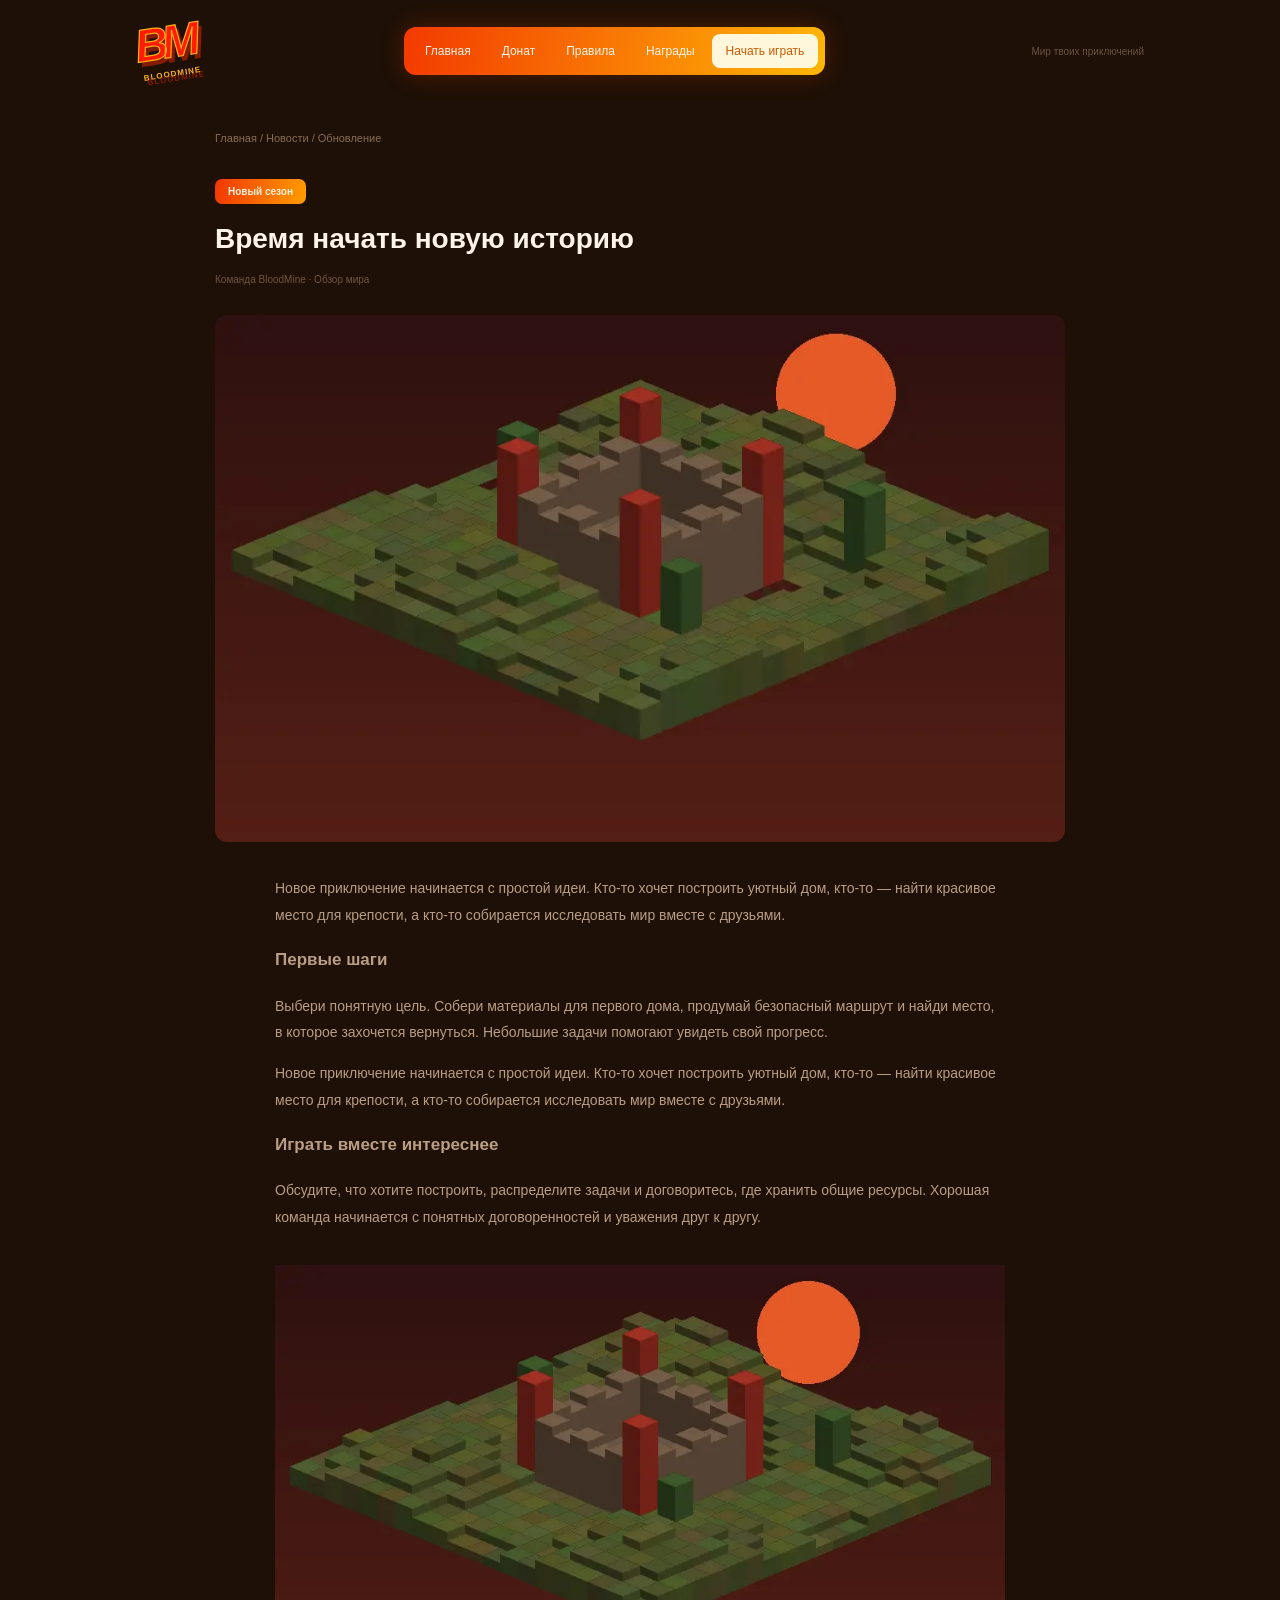
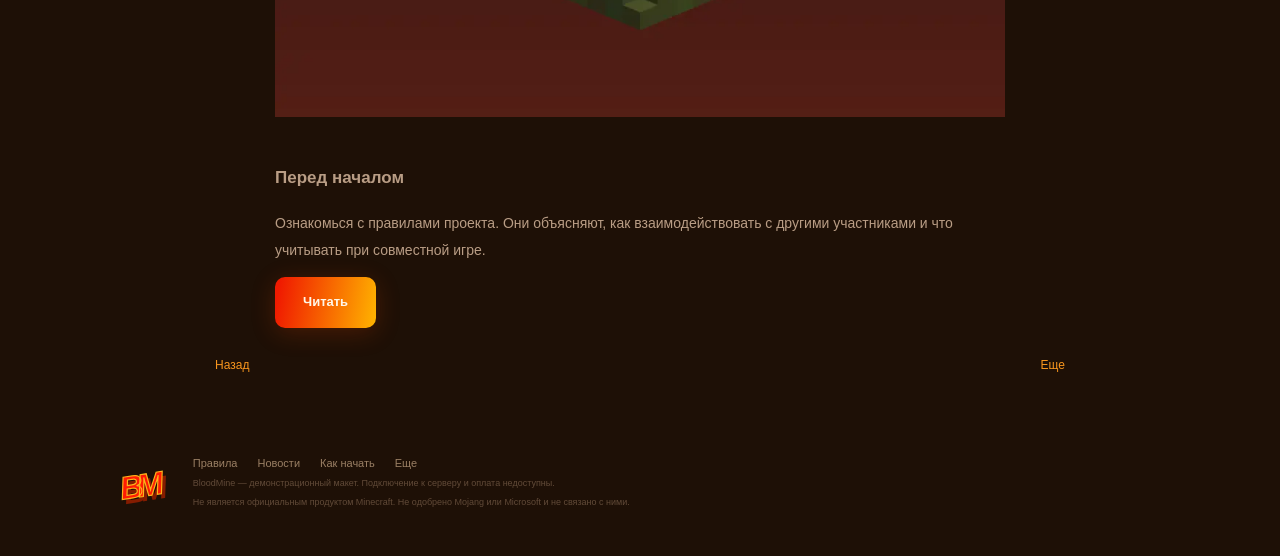
==== commit 4ad6a0c0: "Блок 4: оптимизация CSS и JS." ====
--- a/article.html
+++ b/article.html
@@ -5,7 +5,6 @@
   <title>Главная</title>
   <meta name="description" content="Лучший Minecraft сервер. Minecraft сервер, играть Minecraft, сервер Minecraft, лучший сервер.">
   <meta name="keywords" content="minecraft, сервер, сервер майнкрафт, майнкрафт сервер, лучший сервер, донат, minecraft сервер">
-  <script src="assets/js/catalog.js"></script>
   <script src="assets/js/widgets.js"></script>
   <link rel="stylesheet" href="assets/css/components.css">
   <link rel="stylesheet" href="assets/css/styles.css">
--- a/assets/css/components.css
+++ b/assets/css/components.css
@@ -1,6 +1,9 @@
 .container {
-    width: 960px;
+    max-width: 960px;
+    width: 100%;
     margin: 0 auto;
+    padding: 0 16px;
+    box-sizing: border-box;
 }
 
 .card {
@@ -10,19204 +13,4 @@
 .button {
     color: #fff;
     background: orange;
-}
-
-.inventory-slot-0 {
-    padding: 4px;
-    margin: 0px;
-    border: 1px solid #392414;
-    border-radius: 0px;
-    background-position: 0px 0px;
-}
-
-.inventory-slot-1 {
-    padding: 5px;
-    margin: 1px;
-    border: 1px solid #392414;
-    border-radius: 1px;
-    background-position: 1px 1px;
-}
-
-.inventory-slot-2 {
-    padding: 6px;
-    margin: 2px;
-    border: 1px solid #392414;
-    border-radius: 2px;
-    background-position: 2px 2px;
-}
-
-.inventory-slot-3 {
-    padding: 7px;
-    margin: 3px;
-    border: 1px solid #392414;
-    border-radius: 3px;
-    background-position: 3px 3px;
-}
-
-.inventory-slot-4 {
-    padding: 8px;
-    margin: 4px;
-    border: 1px solid #392414;
-    border-radius: 4px;
-    background-position: 4px 4px;
-}
-
-.inventory-slot-5 {
-    padding: 9px;
-    margin: 5px;
-    border: 1px solid #392414;
-    border-radius: 5px;
-    background-position: 5px 5px;
-}
-
-.inventory-slot-6 {
-    padding: 10px;
-    margin: 0px;
-    border: 1px solid #392414;
-    border-radius: 6px;
-    background-position: 6px 6px;
-}
-
-.inventory-slot-7 {
-    padding: 11px;
-    margin: 1px;
-    border: 1px solid #392414;
-    border-radius: 7px;
-    background-position: 7px 7px;
-}
-
-.inventory-slot-8 {
-    padding: 4px;
-    margin: 2px;
-    border: 1px solid #392414;
-    border-radius: 8px;
-    background-position: 8px 8px;
-}
-
-.inventory-slot-9 {
-    padding: 5px;
-    margin: 3px;
-    border: 1px solid #392414;
-    border-radius: 9px;
-    background-position: 9px 9px;
-}
-
-.inventory-slot-10 {
-    padding: 6px;
-    margin: 4px;
-    border: 1px solid #392414;
-    border-radius: 10px;
-    background-position: 10px 10px;
-}
-
-.inventory-slot-11 {
-    padding: 7px;
-    margin: 5px;
-    border: 1px solid #392414;
-    border-radius: 11px;
-    background-position: 11px 11px;
-}
-
-.inventory-slot-12 {
-    padding: 8px;
-    margin: 0px;
-    border: 1px solid #392414;
-    border-radius: 12px;
-    background-position: 12px 12px;
-}
-
-.inventory-slot-13 {
-    padding: 9px;
-    margin: 1px;
-    border: 1px solid #392414;
-    border-radius: 13px;
-    background-position: 13px 13px;
-}
-
-.inventory-slot-14 {
-    padding: 10px;
-    margin: 2px;
-    border: 1px solid #392414;
-    border-radius: 0px;
-    background-position: 14px 14px;
-}
-
-.inventory-slot-15 {
-    padding: 11px;
-    margin: 3px;
-    border: 1px solid #392414;
-    border-radius: 1px;
-    background-position: 15px 15px;
-}
-
-.inventory-slot-16 {
-    padding: 4px;
-    margin: 4px;
-    border: 1px solid #392414;
-    border-radius: 2px;
-    background-position: 16px 16px;
-}
-
-.inventory-slot-17 {
-    padding: 5px;
-    margin: 5px;
-    border: 1px solid #392414;
-    border-radius: 3px;
-    background-position: 17px 17px;
-}
-
-.inventory-slot-18 {
-    padding: 6px;
-    margin: 0px;
-    border: 1px solid #392414;
-    border-radius: 4px;
-    background-position: 18px 18px;
-}
-
-.inventory-slot-19 {
-    padding: 7px;
-    margin: 1px;
-    border: 1px solid #392414;
-    border-radius: 5px;
-    background-position: 19px 19px;
-}
-
-.inventory-slot-20 {
-    padding: 8px;
-    margin: 2px;
-    border: 1px solid #392414;
-    border-radius: 6px;
-    background-position: 20px 20px;
-}
-
-.inventory-slot-21 {
-    padding: 9px;
-    margin: 3px;
-    border: 1px solid #392414;
-    border-radius: 7px;
-    background-position: 21px 21px;
-}
-
-.inventory-slot-22 {
-    padding: 10px;
-    margin: 4px;
-    border: 1px solid #392414;
-    border-radius: 8px;
-    background-position: 22px 22px;
-}
-
-.inventory-slot-23 {
-    padding: 11px;
-    margin: 5px;
-    border: 1px solid #392414;
-    border-radius: 9px;
-    background-position: 23px 23px;
-}
-
-.inventory-slot-24 {
-    padding: 4px;
-    margin: 0px;
-    border: 1px solid #392414;
-    border-radius: 10px;
-    background-position: 24px 24px;
-}
-
-.inventory-slot-25 {
-    padding: 5px;
-    margin: 1px;
-    border: 1px solid #392414;
-    border-radius: 11px;
-    background-position: 25px 25px;
-}
-
-.inventory-slot-26 {
-    padding: 6px;
-    margin: 2px;
-    border: 1px solid #392414;
-    border-radius: 12px;
-    background-position: 26px 26px;
-}
-
-.inventory-slot-27 {
-    padding: 7px;
-    margin: 3px;
-    border: 1px solid #392414;
-    border-radius: 13px;
-    background-position: 27px 27px;
-}
-
-.inventory-slot-28 {
-    padding: 8px;
-    margin: 4px;
-    border: 1px solid #392414;
-    border-radius: 0px;
-    background-position: 28px 28px;
-}
-
-.inventory-slot-29 {
-    padding: 9px;
-    margin: 5px;
-    border: 1px solid #392414;
-    border-radius: 1px;
-    background-position: 29px 29px;
-}
-
-.inventory-slot-30 {
-    padding: 10px;
-    margin: 0px;
-    border: 1px solid #392414;
-    border-radius: 2px;
-    background-position: 30px 30px;
-}
-
-.inventory-slot-31 {
-    padding: 11px;
-    margin: 1px;
-    border: 1px solid #392414;
-    border-radius: 3px;
-    background-position: 31px 31px;
-}
-
-.inventory-slot-32 {
-    padding: 4px;
-    margin: 2px;
-    border: 1px solid #392414;
-    border-radius: 4px;
-    background-position: 32px 32px;
-}
-
-.inventory-slot-33 {
-    padding: 5px;
-    margin: 3px;
-    border: 1px solid #392414;
-    border-radius: 5px;
-    background-position: 33px 33px;
-}
-
-.inventory-slot-34 {
-    padding: 6px;
-    margin: 4px;
-    border: 1px solid #392414;
-    border-radius: 6px;
-    background-position: 34px 34px;
-}
-
-.inventory-slot-35 {
-    padding: 7px;
-    margin: 5px;
-    border: 1px solid #392414;
-    border-radius: 7px;
-    background-position: 35px 35px;
-}
-
-.inventory-slot-36 {
-    padding: 8px;
-    margin: 0px;
-    border: 1px solid #392414;
-    border-radius: 8px;
-    background-position: 36px 36px;
-}
-
-.inventory-slot-37 {
-    padding: 9px;
-    margin: 1px;
-    border: 1px solid #392414;
-    border-radius: 9px;
-    background-position: 37px 37px;
-}
-
-.inventory-slot-38 {
-    padding: 10px;
-    margin: 2px;
-    border: 1px solid #392414;
-    border-radius: 10px;
-    background-position: 38px 38px;
-}
-
-.inventory-slot-39 {
-    padding: 11px;
-    margin: 3px;
-    border: 1px solid #392414;
-    border-radius: 11px;
-    background-position: 39px 39px;
-}
-
-.inventory-slot-40 {
-    padding: 4px;
-    margin: 4px;
-    border: 1px solid #392414;
-    border-radius: 12px;
-    background-position: 40px 40px;
-}
-
-.inventory-slot-41 {
-    padding: 5px;
-    margin: 5px;
-    border: 1px solid #392414;
-    border-radius: 13px;
-    background-position: 41px 41px;
-}
-
-.inventory-slot-42 {
-    padding: 6px;
-    margin: 0px;
-    border: 1px solid #392414;
-    border-radius: 0px;
-    background-position: 42px 42px;
-}
-
-.inventory-slot-43 {
-    padding: 7px;
-    margin: 1px;
-    border: 1px solid #392414;
-    border-radius: 1px;
-    background-position: 43px 43px;
-}
-
-.inventory-slot-44 {
-    padding: 8px;
-    margin: 2px;
-    border: 1px solid #392414;
-    border-radius: 2px;
-    background-position: 44px 44px;
-}
-
-.inventory-slot-45 {
-    padding: 9px;
-    margin: 3px;
-    border: 1px solid #392414;
-    border-radius: 3px;
-    background-position: 45px 45px;
-}
-
-.inventory-slot-46 {
-    padding: 10px;
-    margin: 4px;
-    border: 1px solid #392414;
-    border-radius: 4px;
-    background-position: 46px 46px;
-}
-
-.inventory-slot-47 {
-    padding: 11px;
-    margin: 5px;
-    border: 1px solid #392414;
-    border-radius: 5px;
-    background-position: 47px 47px;
-}
-
-.inventory-slot-48 {
-    padding: 4px;
-    margin: 0px;
-    border: 1px solid #392414;
-    border-radius: 6px;
-    background-position: 48px 48px;
-}
-
-.inventory-slot-49 {
-    padding: 5px;
-    margin: 1px;
-    border: 1px solid #392414;
-    border-radius: 7px;
-    background-position: 49px 49px;
-}
-
-.inventory-slot-50 {
-    padding: 6px;
-    margin: 2px;
-    border: 1px solid #392414;
-    border-radius: 8px;
-    background-position: 50px 50px;
-}
-
-.inventory-slot-51 {
-    padding: 7px;
-    margin: 3px;
-    border: 1px solid #392414;
-    border-radius: 9px;
-    background-position: 51px 51px;
-}
-
-.inventory-slot-52 {
-    padding: 8px;
-    margin: 4px;
-    border: 1px solid #392414;
-    border-radius: 10px;
-    background-position: 52px 52px;
-}
-
-.inventory-slot-53 {
-    padding: 9px;
-    margin: 5px;
-    border: 1px solid #392414;
-    border-radius: 11px;
-    background-position: 53px 53px;
-}
-
-.inventory-slot-54 {
-    padding: 10px;
-    margin: 0px;
-    border: 1px solid #392414;
-    border-radius: 12px;
-    background-position: 54px 54px;
-}
-
-.inventory-slot-55 {
-    padding: 11px;
-    margin: 1px;
-    border: 1px solid #392414;
-    border-radius: 13px;
-    background-position: 55px 55px;
-}
-
-.inventory-slot-56 {
-    padding: 4px;
-    margin: 2px;
-    border: 1px solid #392414;
-    border-radius: 0px;
-    background-position: 56px 56px;
-}
-
-.inventory-slot-57 {
-    padding: 5px;
-    margin: 3px;
-    border: 1px solid #392414;
-    border-radius: 1px;
-    background-position: 57px 57px;
-}
-
-.inventory-slot-58 {
-    padding: 6px;
-    margin: 4px;
-    border: 1px solid #392414;
-    border-radius: 2px;
-    background-position: 58px 58px;
-}
-
-.inventory-slot-59 {
-    padding: 7px;
-    margin: 5px;
-    border: 1px solid #392414;
-    border-radius: 3px;
-    background-position: 59px 59px;
-}
-
-.inventory-slot-60 {
-    padding: 8px;
-    margin: 0px;
-    border: 1px solid #392414;
-    border-radius: 4px;
-    background-position: 60px 60px;
-}
-
-.inventory-slot-61 {
-    padding: 9px;
-    margin: 1px;
-    border: 1px solid #392414;
-    border-radius: 5px;
-    background-position: 61px 61px;
-}
-
-.inventory-slot-62 {
-    padding: 10px;
-    margin: 2px;
-    border: 1px solid #392414;
-    border-radius: 6px;
-    background-position: 62px 62px;
-}
-
-.inventory-slot-63 {
-    padding: 11px;
-    margin: 3px;
-    border: 1px solid #392414;
-    border-radius: 7px;
-    background-position: 63px 63px;
-}
-
-.inventory-slot-64 {
-    padding: 4px;
-    margin: 4px;
-    border: 1px solid #392414;
-    border-radius: 8px;
-    background-position: 64px 64px;
-}
-
-.inventory-slot-65 {
-    padding: 5px;
-    margin: 5px;
-    border: 1px solid #392414;
-    border-radius: 9px;
-    background-position: 65px 65px;
-}
-
-.inventory-slot-66 {
-    padding: 6px;
-    margin: 0px;
-    border: 1px solid #392414;
-    border-radius: 10px;
-    background-position: 66px 66px;
-}
-
-.inventory-slot-67 {
-    padding: 7px;
-    margin: 1px;
-    border: 1px solid #392414;
-    border-radius: 11px;
-    background-position: 67px 67px;
-}
-
-.inventory-slot-68 {
-    padding: 8px;
-    margin: 2px;
-    border: 1px solid #392414;
-    border-radius: 12px;
-    background-position: 68px 68px;
-}
-
-.inventory-slot-69 {
-    padding: 9px;
-    margin: 3px;
-    border: 1px solid #392414;
-    border-radius: 13px;
-    background-position: 69px 69px;
-}
-
-.inventory-slot-70 {
-    padding: 10px;
-    margin: 4px;
-    border: 1px solid #392414;
-    border-radius: 0px;
-    background-position: 70px 70px;
-}
-
-.inventory-slot-71 {
-    padding: 11px;
-    margin: 5px;
-    border: 1px solid #392414;
-    border-radius: 1px;
-    background-position: 71px 71px;
-}
-
-.inventory-slot-72 {
-    padding: 4px;
-    margin: 0px;
-    border: 1px solid #392414;
-    border-radius: 2px;
-    background-position: 72px 72px;
-}
-
-.inventory-slot-73 {
-    padding: 5px;
-    margin: 1px;
-    border: 1px solid #392414;
-    border-radius: 3px;
-    background-position: 73px 73px;
-}
-
-.inventory-slot-74 {
-    padding: 6px;
-    margin: 2px;
-    border: 1px solid #392414;
-    border-radius: 4px;
-    background-position: 74px 74px;
-}
-
-.inventory-slot-75 {
-    padding: 7px;
-    margin: 3px;
-    border: 1px solid #392414;
-    border-radius: 5px;
-    background-position: 75px 75px;
-}
-
-.inventory-slot-76 {
-    padding: 8px;
-    margin: 4px;
-    border: 1px solid #392414;
-    border-radius: 6px;
-    background-position: 76px 76px;
-}
-
-.inventory-slot-77 {
-    padding: 9px;
-    margin: 5px;
-    border: 1px solid #392414;
-    border-radius: 7px;
-    background-position: 77px 77px;
-}
-
-.inventory-slot-78 {
-    padding: 10px;
-    margin: 0px;
-    border: 1px solid #392414;
-    border-radius: 8px;
-    background-position: 78px 78px;
-}
-
-.inventory-slot-79 {
-    padding: 11px;
-    margin: 1px;
-    border: 1px solid #392414;
-    border-radius: 9px;
-    background-position: 79px 79px;
-}
-
-.inventory-slot-80 {
-    padding: 4px;
-    margin: 2px;
-    border: 1px solid #392414;
-    border-radius: 10px;
-    background-position: 80px 0px;
-}
-
-.inventory-slot-81 {
-    padding: 5px;
-    margin: 3px;
-    border: 1px solid #392414;
-    border-radius: 11px;
-    background-position: 81px 1px;
-}
-
-.inventory-slot-82 {
-    padding: 6px;
-    margin: 4px;
-    border: 1px solid #392414;
-    border-radius: 12px;
-    background-position: 82px 2px;
-}
-
-.inventory-slot-83 {
-    padding: 7px;
-    margin: 5px;
-    border: 1px solid #392414;
-    border-radius: 13px;
-    background-position: 83px 3px;
-}
-
-.inventory-slot-84 {
-    padding: 8px;
-    margin: 0px;
-    border: 1px solid #392414;
-    border-radius: 0px;
-    background-position: 84px 4px;
-}
-
-.inventory-slot-85 {
-    padding: 9px;
-    margin: 1px;
-    border: 1px solid #392414;
-    border-radius: 1px;
-    background-position: 85px 5px;
-}
-
-.inventory-slot-86 {
-    padding: 10px;
-    margin: 2px;
-    border: 1px solid #392414;
-    border-radius: 2px;
-    background-position: 86px 6px;
-}
-
-.inventory-slot-87 {
-    padding: 11px;
-    margin: 3px;
-    border: 1px solid #392414;
-    border-radius: 3px;
-    background-position: 87px 7px;
-}
-
-.inventory-slot-88 {
-    padding: 4px;
-    margin: 4px;
-    border: 1px solid #392414;
-    border-radius: 4px;
-    background-position: 88px 8px;
-}
-
-.inventory-slot-89 {
-    padding: 5px;
-    margin: 5px;
-    border: 1px solid #392414;
-    border-radius: 5px;
-    background-position: 89px 9px;
-}
-
-.inventory-slot-90 {
-    padding: 6px;
-    margin: 0px;
-    border: 1px solid #392414;
-    border-radius: 6px;
-    background-position: 90px 10px;
-}
-
-.inventory-slot-91 {
-    padding: 7px;
-    margin: 1px;
-    border: 1px solid #392414;
-    border-radius: 7px;
-    background-position: 91px 11px;
-}
-
-.inventory-slot-92 {
-    padding: 8px;
-    margin: 2px;
-    border: 1px solid #392414;
-    border-radius: 8px;
-    background-position: 92px 12px;
-}
-
-.inventory-slot-93 {
-    padding: 9px;
-    margin: 3px;
-    border: 1px solid #392414;
-    border-radius: 9px;
-    background-position: 93px 13px;
-}
-
-.inventory-slot-94 {
-    padding: 10px;
-    margin: 4px;
-    border: 1px solid #392414;
-    border-radius: 10px;
-    background-position: 94px 14px;
-}
-
-.inventory-slot-95 {
-    padding: 11px;
-    margin: 5px;
-    border: 1px solid #392414;
-    border-radius: 11px;
-    background-position: 95px 15px;
-}
-
-.inventory-slot-96 {
-    padding: 4px;
-    margin: 0px;
-    border: 1px solid #392414;
-    border-radius: 12px;
-    background-position: 96px 16px;
-}
-
-.inventory-slot-97 {
-    padding: 5px;
-    margin: 1px;
-    border: 1px solid #392414;
-    border-radius: 13px;
-    background-position: 97px 17px;
-}
-
-.inventory-slot-98 {
-    padding: 6px;
-    margin: 2px;
-    border: 1px solid #392414;
-    border-radius: 0px;
-    background-position: 98px 18px;
-}
-
-.inventory-slot-99 {
-    padding: 7px;
-    margin: 3px;
-    border: 1px solid #392414;
-    border-radius: 1px;
-    background-position: 99px 19px;
-}
-
-.inventory-slot-100 {
-    padding: 8px;
-    margin: 4px;
-    border: 1px solid #392414;
-    border-radius: 2px;
-    background-position: 100px 20px;
-}
-
-.inventory-slot-101 {
-    padding: 9px;
-    margin: 5px;
-    border: 1px solid #392414;
-    border-radius: 3px;
-    background-position: 101px 21px;
-}
-
-.inventory-slot-102 {
-    padding: 10px;
-    margin: 0px;
-    border: 1px solid #392414;
-    border-radius: 4px;
-    background-position: 102px 22px;
-}
-
-.inventory-slot-103 {
-    padding: 11px;
-    margin: 1px;
-    border: 1px solid #392414;
-    border-radius: 5px;
-    background-position: 103px 23px;
-}
-
-.inventory-slot-104 {
-    padding: 4px;
-    margin: 2px;
-    border: 1px solid #392414;
-    border-radius: 6px;
-    background-position: 104px 24px;
-}
-
-.inventory-slot-105 {
-    padding: 5px;
-    margin: 3px;
-    border: 1px solid #392414;
-    border-radius: 7px;
-    background-position: 105px 25px;
-}
-
-.inventory-slot-106 {
-    padding: 6px;
-    margin: 4px;
-    border: 1px solid #392414;
-    border-radius: 8px;
-    background-position: 106px 26px;
-}
-
-.inventory-slot-107 {
-    padding: 7px;
-    margin: 5px;
-    border: 1px solid #392414;
-    border-radius: 9px;
-    background-position: 107px 27px;
-}
-
-.inventory-slot-108 {
-    padding: 8px;
-    margin: 0px;
-    border: 1px solid #392414;
-    border-radius: 10px;
-    background-position: 108px 28px;
-}
-
-.inventory-slot-109 {
-    padding: 9px;
-    margin: 1px;
-    border: 1px solid #392414;
-    border-radius: 11px;
-    background-position: 109px 29px;
-}
-
-.inventory-slot-110 {
-    padding: 10px;
-    margin: 2px;
-    border: 1px solid #392414;
-    border-radius: 12px;
-    background-position: 110px 30px;
-}
-
-.inventory-slot-111 {
-    padding: 11px;
-    margin: 3px;
-    border: 1px solid #392414;
-    border-radius: 13px;
-    background-position: 111px 31px;
-}
-
-.inventory-slot-112 {
-    padding: 4px;
-    margin: 4px;
-    border: 1px solid #392414;
-    border-radius: 0px;
-    background-position: 112px 32px;
-}
-
-.inventory-slot-113 {
-    padding: 5px;
-    margin: 5px;
-    border: 1px solid #392414;
-    border-radius: 1px;
-    background-position: 113px 33px;
-}
-
-.inventory-slot-114 {
-    padding: 6px;
-    margin: 0px;
-    border: 1px solid #392414;
-    border-radius: 2px;
-    background-position: 114px 34px;
-}
-
-.inventory-slot-115 {
-    padding: 7px;
-    margin: 1px;
-    border: 1px solid #392414;
-    border-radius: 3px;
-    background-position: 115px 35px;
-}
-
-.inventory-slot-116 {
-    padding: 8px;
-    margin: 2px;
-    border: 1px solid #392414;
-    border-radius: 4px;
-    background-position: 116px 36px;
-}
-
-.inventory-slot-117 {
-    padding: 9px;
-    margin: 3px;
-    border: 1px solid #392414;
-    border-radius: 5px;
-    background-position: 117px 37px;
-}
-
-.inventory-slot-118 {
-    padding: 10px;
-    margin: 4px;
-    border: 1px solid #392414;
-    border-radius: 6px;
-    background-position: 118px 38px;
-}
-
-.inventory-slot-119 {
-    padding: 11px;
-    margin: 5px;
-    border: 1px solid #392414;
-    border-radius: 7px;
-    background-position: 119px 39px;
-}
-
-.inventory-slot-120 {
-    padding: 4px;
-    margin: 0px;
-    border: 1px solid #392414;
-    border-radius: 8px;
-    background-position: 0px 40px;
-}
-
-.inventory-slot-121 {
-    padding: 5px;
-    margin: 1px;
-    border: 1px solid #392414;
-    border-radius: 9px;
-    background-position: 1px 41px;
-}
-
-.inventory-slot-122 {
-    padding: 6px;
-    margin: 2px;
-    border: 1px solid #392414;
-    border-radius: 10px;
-    background-position: 2px 42px;
-}
-
-.inventory-slot-123 {
-    padding: 7px;
-    margin: 3px;
-    border: 1px solid #392414;
-    border-radius: 11px;
-    background-position: 3px 43px;
-}
-
-.inventory-slot-124 {
-    padding: 8px;
-    margin: 4px;
-    border: 1px solid #392414;
-    border-radius: 12px;
-    background-position: 4px 44px;
-}
-
-.inventory-slot-125 {
-    padding: 9px;
-    margin: 5px;
-    border: 1px solid #392414;
-    border-radius: 13px;
-    background-position: 5px 45px;
-}
-
-.inventory-slot-126 {
-    padding: 10px;
-    margin: 0px;
-    border: 1px solid #392414;
-    border-radius: 0px;
-    background-position: 6px 46px;
-}
-
-.inventory-slot-127 {
-    padding: 11px;
-    margin: 1px;
-    border: 1px solid #392414;
-    border-radius: 1px;
-    background-position: 7px 47px;
-}
-
-.inventory-slot-128 {
-    padding: 4px;
-    margin: 2px;
-    border: 1px solid #392414;
-    border-radius: 2px;
-    background-position: 8px 48px;
-}
-
-.inventory-slot-129 {
-    padding: 5px;
-    margin: 3px;
-    border: 1px solid #392414;
-    border-radius: 3px;
-    background-position: 9px 49px;
-}
-
-.inventory-slot-130 {
-    padding: 6px;
-    margin: 4px;
-    border: 1px solid #392414;
-    border-radius: 4px;
-    background-position: 10px 50px;
-}
-
-.inventory-slot-131 {
-    padding: 7px;
-    margin: 5px;
-    border: 1px solid #392414;
-    border-radius: 5px;
-    background-position: 11px 51px;
-}
-
-.inventory-slot-132 {
-    padding: 8px;
-    margin: 0px;
-    border: 1px solid #392414;
-    border-radius: 6px;
-    background-position: 12px 52px;
-}
-
-.inventory-slot-133 {
-    padding: 9px;
-    margin: 1px;
-    border: 1px solid #392414;
-    border-radius: 7px;
-    background-position: 13px 53px;
-}
-
-.inventory-slot-134 {
-    padding: 10px;
-    margin: 2px;
-    border: 1px solid #392414;
-    border-radius: 8px;
-    background-position: 14px 54px;
-}
-
-.inventory-slot-135 {
-    padding: 11px;
-    margin: 3px;
-    border: 1px solid #392414;
-    border-radius: 9px;
-    background-position: 15px 55px;
-}
-
-.inventory-slot-136 {
-    padding: 4px;
-    margin: 4px;
-    border: 1px solid #392414;
-    border-radius: 10px;
-    background-position: 16px 56px;
-}
-
-.inventory-slot-137 {
-    padding: 5px;
-    margin: 5px;
-    border: 1px solid #392414;
-    border-radius: 11px;
-    background-position: 17px 57px;
-}
-
-.inventory-slot-138 {
-    padding: 6px;
-    margin: 0px;
-    border: 1px solid #392414;
-    border-radius: 12px;
-    background-position: 18px 58px;
-}
-
-.inventory-slot-139 {
-    padding: 7px;
-    margin: 1px;
-    border: 1px solid #392414;
-    border-radius: 13px;
-    background-position: 19px 59px;
-}
-
-.inventory-slot-140 {
-    padding: 8px;
-    margin: 2px;
-    border: 1px solid #392414;
-    border-radius: 0px;
-    background-position: 20px 60px;
-}
-
-.inventory-slot-141 {
-    padding: 9px;
-    margin: 3px;
-    border: 1px solid #392414;
-    border-radius: 1px;
-    background-position: 21px 61px;
-}
-
-.inventory-slot-142 {
-    padding: 10px;
-    margin: 4px;
-    border: 1px solid #392414;
-    border-radius: 2px;
-    background-position: 22px 62px;
-}
-
-.inventory-slot-143 {
-    padding: 11px;
-    margin: 5px;
-    border: 1px solid #392414;
-    border-radius: 3px;
-    background-position: 23px 63px;
-}
-
-.inventory-slot-144 {
-    padding: 4px;
-    margin: 0px;
-    border: 1px solid #392414;
-    border-radius: 4px;
-    background-position: 24px 64px;
-}
-
-.inventory-slot-145 {
-    padding: 5px;
-    margin: 1px;
-    border: 1px solid #392414;
-    border-radius: 5px;
-    background-position: 25px 65px;
-}
-
-.inventory-slot-146 {
-    padding: 6px;
-    margin: 2px;
-    border: 1px solid #392414;
-    border-radius: 6px;
-    background-position: 26px 66px;
-}
-
-.inventory-slot-147 {
-    padding: 7px;
-    margin: 3px;
-    border: 1px solid #392414;
-    border-radius: 7px;
-    background-position: 27px 67px;
-}
-
-.inventory-slot-148 {
-    padding: 8px;
-    margin: 4px;
-    border: 1px solid #392414;
-    border-radius: 8px;
-    background-position: 28px 68px;
-}
-
-.inventory-slot-149 {
-    padding: 9px;
-    margin: 5px;
-    border: 1px solid #392414;
-    border-radius: 9px;
-    background-position: 29px 69px;
-}
-
-.inventory-slot-150 {
-    padding: 10px;
-    margin: 0px;
-    border: 1px solid #392414;
-    border-radius: 10px;
-    background-position: 30px 70px;
-}
-
-.inventory-slot-151 {
-    padding: 11px;
-    margin: 1px;
-    border: 1px solid #392414;
-    border-radius: 11px;
-    background-position: 31px 71px;
-}
-
-.inventory-slot-152 {
-    padding: 4px;
-    margin: 2px;
-    border: 1px solid #392414;
-    border-radius: 12px;
-    background-position: 32px 72px;
-}
-
-.inventory-slot-153 {
-    padding: 5px;
-    margin: 3px;
-    border: 1px solid #392414;
-    border-radius: 13px;
-    background-position: 33px 73px;
-}
-
-.inventory-slot-154 {
-    padding: 6px;
-    margin: 4px;
-    border: 1px solid #392414;
-    border-radius: 0px;
-    background-position: 34px 74px;
-}
-
-.inventory-slot-155 {
-    padding: 7px;
-    margin: 5px;
-    border: 1px solid #392414;
-    border-radius: 1px;
-    background-position: 35px 75px;
-}
-
-.inventory-slot-156 {
-    padding: 8px;
-    margin: 0px;
-    border: 1px solid #392414;
-    border-radius: 2px;
-    background-position: 36px 76px;
-}
-
-.inventory-slot-157 {
-    padding: 9px;
-    margin: 1px;
-    border: 1px solid #392414;
-    border-radius: 3px;
-    background-position: 37px 77px;
-}
-
-.inventory-slot-158 {
-    padding: 10px;
-    margin: 2px;
-    border: 1px solid #392414;
-    border-radius: 4px;
-    background-position: 38px 78px;
-}
-
-.inventory-slot-159 {
-    padding: 11px;
-    margin: 3px;
-    border: 1px solid #392414;
-    border-radius: 5px;
-    background-position: 39px 79px;
-}
-
-.inventory-slot-160 {
-    padding: 4px;
-    margin: 4px;
-    border: 1px solid #392414;
-    border-radius: 6px;
-    background-position: 40px 0px;
-}
-
-.inventory-slot-161 {
-    padding: 5px;
-    margin: 5px;
-    border: 1px solid #392414;
-    border-radius: 7px;
-    background-position: 41px 1px;
-}
-
-.inventory-slot-162 {
-    padding: 6px;
-    margin: 0px;
-    border: 1px solid #392414;
-    border-radius: 8px;
-    background-position: 42px 2px;
-}
-
-.inventory-slot-163 {
-    padding: 7px;
-    margin: 1px;
-    border: 1px solid #392414;
-    border-radius: 9px;
-    background-position: 43px 3px;
-}
-
-.inventory-slot-164 {
-    padding: 8px;
-    margin: 2px;
-    border: 1px solid #392414;
-    border-radius: 10px;
-    background-position: 44px 4px;
-}
-
-.inventory-slot-165 {
-    padding: 9px;
-    margin: 3px;
-    border: 1px solid #392414;
-    border-radius: 11px;
-    background-position: 45px 5px;
-}
-
-.inventory-slot-166 {
-    padding: 10px;
-    margin: 4px;
-    border: 1px solid #392414;
-    border-radius: 12px;
-    background-position: 46px 6px;
-}
-
-.inventory-slot-167 {
-    padding: 11px;
-    margin: 5px;
-    border: 1px solid #392414;
-    border-radius: 13px;
-    background-position: 47px 7px;
-}
-
-.inventory-slot-168 {
-    padding: 4px;
-    margin: 0px;
-    border: 1px solid #392414;
-    border-radius: 0px;
-    background-position: 48px 8px;
-}
-
-.inventory-slot-169 {
-    padding: 5px;
-    margin: 1px;
-    border: 1px solid #392414;
-    border-radius: 1px;
-    background-position: 49px 9px;
-}
-
-.inventory-slot-170 {
-    padding: 6px;
-    margin: 2px;
-    border: 1px solid #392414;
-    border-radius: 2px;
-    background-position: 50px 10px;
-}
-
-.inventory-slot-171 {
-    padding: 7px;
-    margin: 3px;
-    border: 1px solid #392414;
-    border-radius: 3px;
-    background-position: 51px 11px;
-}
-
-.inventory-slot-172 {
-    padding: 8px;
-    margin: 4px;
-    border: 1px solid #392414;
-    border-radius: 4px;
-    background-position: 52px 12px;
-}
-
-.inventory-slot-173 {
-    padding: 9px;
-    margin: 5px;
-    border: 1px solid #392414;
-    border-radius: 5px;
-    background-position: 53px 13px;
-}
-
-.inventory-slot-174 {
-    padding: 10px;
-    margin: 0px;
-    border: 1px solid #392414;
-    border-radius: 6px;
-    background-position: 54px 14px;
-}
-
-.inventory-slot-175 {
-    padding: 11px;
-    margin: 1px;
-    border: 1px solid #392414;
-    border-radius: 7px;
-    background-position: 55px 15px;
-}
-
-.inventory-slot-176 {
-    padding: 4px;
-    margin: 2px;
-    border: 1px solid #392414;
-    border-radius: 8px;
-    background-position: 56px 16px;
-}
-
-.inventory-slot-177 {
-    padding: 5px;
-    margin: 3px;
-    border: 1px solid #392414;
-    border-radius: 9px;
-    background-position: 57px 17px;
-}
-
-.inventory-slot-178 {
-    padding: 6px;
-    margin: 4px;
-    border: 1px solid #392414;
-    border-radius: 10px;
-    background-position: 58px 18px;
-}
-
-.inventory-slot-179 {
-    padding: 7px;
-    margin: 5px;
-    border: 1px solid #392414;
-    border-radius: 11px;
-    background-position: 59px 19px;
-}
-
-.inventory-slot-180 {
-    padding: 8px;
-    margin: 0px;
-    border: 1px solid #392414;
-    border-radius: 12px;
-    background-position: 60px 20px;
-}
-
-.inventory-slot-181 {
-    padding: 9px;
-    margin: 1px;
-    border: 1px solid #392414;
-    border-radius: 13px;
-    background-position: 61px 21px;
-}
-
-.inventory-slot-182 {
-    padding: 10px;
-    margin: 2px;
-    border: 1px solid #392414;
-    border-radius: 0px;
-    background-position: 62px 22px;
-}
-
-.inventory-slot-183 {
-    padding: 11px;
-    margin: 3px;
-    border: 1px solid #392414;
-    border-radius: 1px;
-    background-position: 63px 23px;
-}
-
-.inventory-slot-184 {
-    padding: 4px;
-    margin: 4px;
-    border: 1px solid #392414;
-    border-radius: 2px;
-    background-position: 64px 24px;
-}
-
-.inventory-slot-185 {
-    padding: 5px;
-    margin: 5px;
-    border: 1px solid #392414;
-    border-radius: 3px;
-    background-position: 65px 25px;
-}
-
-.inventory-slot-186 {
-    padding: 6px;
-    margin: 0px;
-    border: 1px solid #392414;
-    border-radius: 4px;
-    background-position: 66px 26px;
-}
-
-.inventory-slot-187 {
-    padding: 7px;
-    margin: 1px;
-    border: 1px solid #392414;
-    border-radius: 5px;
-    background-position: 67px 27px;
-}
-
-.inventory-slot-188 {
-    padding: 8px;
-    margin: 2px;
-    border: 1px solid #392414;
-    border-radius: 6px;
-    background-position: 68px 28px;
-}
-
-.inventory-slot-189 {
-    padding: 9px;
-    margin: 3px;
-    border: 1px solid #392414;
-    border-radius: 7px;
-    background-position: 69px 29px;
-}
-
-.inventory-slot-190 {
-    padding: 10px;
-    margin: 4px;
-    border: 1px solid #392414;
-    border-radius: 8px;
-    background-position: 70px 30px;
-}
-
-.inventory-slot-191 {
-    padding: 11px;
-    margin: 5px;
-    border: 1px solid #392414;
-    border-radius: 9px;
-    background-position: 71px 31px;
-}
-
-.inventory-slot-192 {
-    padding: 4px;
-    margin: 0px;
-    border: 1px solid #392414;
-    border-radius: 10px;
-    background-position: 72px 32px;
-}
-
-.inventory-slot-193 {
-    padding: 5px;
-    margin: 1px;
-    border: 1px solid #392414;
-    border-radius: 11px;
-    background-position: 73px 33px;
-}
-
-.inventory-slot-194 {
-    padding: 6px;
-    margin: 2px;
-    border: 1px solid #392414;
-    border-radius: 12px;
-    background-position: 74px 34px;
-}
-
-.inventory-slot-195 {
-    padding: 7px;
-    margin: 3px;
-    border: 1px solid #392414;
-    border-radius: 13px;
-    background-position: 75px 35px;
-}
-
-.inventory-slot-196 {
-    padding: 8px;
-    margin: 4px;
-    border: 1px solid #392414;
-    border-radius: 0px;
-    background-position: 76px 36px;
-}
-
-.inventory-slot-197 {
-    padding: 9px;
-    margin: 5px;
-    border: 1px solid #392414;
-    border-radius: 1px;
-    background-position: 77px 37px;
-}
-
-.inventory-slot-198 {
-    padding: 10px;
-    margin: 0px;
-    border: 1px solid #392414;
-    border-radius: 2px;
-    background-position: 78px 38px;
-}
-
-.inventory-slot-199 {
-    padding: 11px;
-    margin: 1px;
-    border: 1px solid #392414;
-    border-radius: 3px;
-    background-position: 79px 39px;
-}
-
-.inventory-slot-200 {
-    padding: 4px;
-    margin: 2px;
-    border: 1px solid #392414;
-    border-radius: 4px;
-    background-position: 80px 40px;
-}
-
-.inventory-slot-201 {
-    padding: 5px;
-    margin: 3px;
-    border: 1px solid #392414;
-    border-radius: 5px;
-    background-position: 81px 41px;
-}
-
-.inventory-slot-202 {
-    padding: 6px;
-    margin: 4px;
-    border: 1px solid #392414;
-    border-radius: 6px;
-    background-position: 82px 42px;
-}
-
-.inventory-slot-203 {
-    padding: 7px;
-    margin: 5px;
-    border: 1px solid #392414;
-    border-radius: 7px;
-    background-position: 83px 43px;
-}
-
-.inventory-slot-204 {
-    padding: 8px;
-    margin: 0px;
-    border: 1px solid #392414;
-    border-radius: 8px;
-    background-position: 84px 44px;
-}
-
-.inventory-slot-205 {
-    padding: 9px;
-    margin: 1px;
-    border: 1px solid #392414;
-    border-radius: 9px;
-    background-position: 85px 45px;
-}
-
-.inventory-slot-206 {
-    padding: 10px;
-    margin: 2px;
-    border: 1px solid #392414;
-    border-radius: 10px;
-    background-position: 86px 46px;
-}
-
-.inventory-slot-207 {
-    padding: 11px;
-    margin: 3px;
-    border: 1px solid #392414;
-    border-radius: 11px;
-    background-position: 87px 47px;
-}
-
-.inventory-slot-208 {
-    padding: 4px;
-    margin: 4px;
-    border: 1px solid #392414;
-    border-radius: 12px;
-    background-position: 88px 48px;
-}
-
-.inventory-slot-209 {
-    padding: 5px;
-    margin: 5px;
-    border: 1px solid #392414;
-    border-radius: 13px;
-    background-position: 89px 49px;
-}
-
-.inventory-slot-210 {
-    padding: 6px;
-    margin: 0px;
-    border: 1px solid #392414;
-    border-radius: 0px;
-    background-position: 90px 50px;
-}
-
-.inventory-slot-211 {
-    padding: 7px;
-    margin: 1px;
-    border: 1px solid #392414;
-    border-radius: 1px;
-    background-position: 91px 51px;
-}
-
-.inventory-slot-212 {
-    padding: 8px;
-    margin: 2px;
-    border: 1px solid #392414;
-    border-radius: 2px;
-    background-position: 92px 52px;
-}
-
-.inventory-slot-213 {
-    padding: 9px;
-    margin: 3px;
-    border: 1px solid #392414;
-    border-radius: 3px;
-    background-position: 93px 53px;
-}
-
-.inventory-slot-214 {
-    padding: 10px;
-    margin: 4px;
-    border: 1px solid #392414;
-    border-radius: 4px;
-    background-position: 94px 54px;
-}
-
-.inventory-slot-215 {
-    padding: 11px;
-    margin: 5px;
-    border: 1px solid #392414;
-    border-radius: 5px;
-    background-position: 95px 55px;
-}
-
-.inventory-slot-216 {
-    padding: 4px;
-    margin: 0px;
-    border: 1px solid #392414;
-    border-radius: 6px;
-    background-position: 96px 56px;
-}
-
-.inventory-slot-217 {
-    padding: 5px;
-    margin: 1px;
-    border: 1px solid #392414;
-    border-radius: 7px;
-    background-position: 97px 57px;
-}
-
-.inventory-slot-218 {
-    padding: 6px;
-    margin: 2px;
-    border: 1px solid #392414;
-    border-radius: 8px;
-    background-position: 98px 58px;
-}
-
-.inventory-slot-219 {
-    padding: 7px;
-    margin: 3px;
-    border: 1px solid #392414;
-    border-radius: 9px;
-    background-position: 99px 59px;
-}
-
-.inventory-slot-220 {
-    padding: 8px;
-    margin: 4px;
-    border: 1px solid #392414;
-    border-radius: 10px;
-    background-position: 100px 60px;
-}
-
-.inventory-slot-221 {
-    padding: 9px;
-    margin: 5px;
-    border: 1px solid #392414;
-    border-radius: 11px;
-    background-position: 101px 61px;
-}
-
-.inventory-slot-222 {
-    padding: 10px;
-    margin: 0px;
-    border: 1px solid #392414;
-    border-radius: 12px;
-    background-position: 102px 62px;
-}
-
-.inventory-slot-223 {
-    padding: 11px;
-    margin: 1px;
-    border: 1px solid #392414;
-    border-radius: 13px;
-    background-position: 103px 63px;
-}
-
-.inventory-slot-224 {
-    padding: 4px;
-    margin: 2px;
-    border: 1px solid #392414;
-    border-radius: 0px;
-    background-position: 104px 64px;
-}
-
-.inventory-slot-225 {
-    padding: 5px;
-    margin: 3px;
-    border: 1px solid #392414;
-    border-radius: 1px;
-    background-position: 105px 65px;
-}
-
-.inventory-slot-226 {
-    padding: 6px;
-    margin: 4px;
-    border: 1px solid #392414;
-    border-radius: 2px;
-    background-position: 106px 66px;
-}
-
-.inventory-slot-227 {
-    padding: 7px;
-    margin: 5px;
-    border: 1px solid #392414;
-    border-radius: 3px;
-    background-position: 107px 67px;
-}
-
-.inventory-slot-228 {
-    padding: 8px;
-    margin: 0px;
-    border: 1px solid #392414;
-    border-radius: 4px;
-    background-position: 108px 68px;
-}
-
-.inventory-slot-229 {
-    padding: 9px;
-    margin: 1px;
-    border: 1px solid #392414;
-    border-radius: 5px;
-    background-position: 109px 69px;
-}
-
-.inventory-slot-230 {
-    padding: 10px;
-    margin: 2px;
-    border: 1px solid #392414;
-    border-radius: 6px;
-    background-position: 110px 70px;
-}
-
-.inventory-slot-231 {
-    padding: 11px;
-    margin: 3px;
-    border: 1px solid #392414;
-    border-radius: 7px;
-    background-position: 111px 71px;
-}
-
-.inventory-slot-232 {
-    padding: 4px;
-    margin: 4px;
-    border: 1px solid #392414;
-    border-radius: 8px;
-    background-position: 112px 72px;
-}
-
-.inventory-slot-233 {
-    padding: 5px;
-    margin: 5px;
-    border: 1px solid #392414;
-    border-radius: 9px;
-    background-position: 113px 73px;
-}
-
-.inventory-slot-234 {
-    padding: 6px;
-    margin: 0px;
-    border: 1px solid #392414;
-    border-radius: 10px;
-    background-position: 114px 74px;
-}
-
-.inventory-slot-235 {
-    padding: 7px;
-    margin: 1px;
-    border: 1px solid #392414;
-    border-radius: 11px;
-    background-position: 115px 75px;
-}
-
-.inventory-slot-236 {
-    padding: 8px;
-    margin: 2px;
-    border: 1px solid #392414;
-    border-radius: 12px;
-    background-position: 116px 76px;
-}
-
-.inventory-slot-237 {
-    padding: 9px;
-    margin: 3px;
-    border: 1px solid #392414;
-    border-radius: 13px;
-    background-position: 117px 77px;
-}
-
-.inventory-slot-238 {
-    padding: 10px;
-    margin: 4px;
-    border: 1px solid #392414;
-    border-radius: 0px;
-    background-position: 118px 78px;
-}
-
-.inventory-slot-239 {
-    padding: 11px;
-    margin: 5px;
-    border: 1px solid #392414;
-    border-radius: 1px;
-    background-position: 119px 79px;
-}
-
-.inventory-slot-240 {
-    padding: 4px;
-    margin: 0px;
-    border: 1px solid #392414;
-    border-radius: 2px;
-    background-position: 0px 0px;
-}
-
-.inventory-slot-241 {
-    padding: 5px;
-    margin: 1px;
-    border: 1px solid #392414;
-    border-radius: 3px;
-    background-position: 1px 1px;
-}
-
-.inventory-slot-242 {
-    padding: 6px;
-    margin: 2px;
-    border: 1px solid #392414;
-    border-radius: 4px;
-    background-position: 2px 2px;
-}
-
-.inventory-slot-243 {
-    padding: 7px;
-    margin: 3px;
-    border: 1px solid #392414;
-    border-radius: 5px;
-    background-position: 3px 3px;
-}
-
-.inventory-slot-244 {
-    padding: 8px;
-    margin: 4px;
-    border: 1px solid #392414;
-    border-radius: 6px;
-    background-position: 4px 4px;
-}
-
-.inventory-slot-245 {
-    padding: 9px;
-    margin: 5px;
-    border: 1px solid #392414;
-    border-radius: 7px;
-    background-position: 5px 5px;
-}
-
-.inventory-slot-246 {
-    padding: 10px;
-    margin: 0px;
-    border: 1px solid #392414;
-    border-radius: 8px;
-    background-position: 6px 6px;
-}
-
-.inventory-slot-247 {
-    padding: 11px;
-    margin: 1px;
-    border: 1px solid #392414;
-    border-radius: 9px;
-    background-position: 7px 7px;
-}
-
-.inventory-slot-248 {
-    padding: 4px;
-    margin: 2px;
-    border: 1px solid #392414;
-    border-radius: 10px;
-    background-position: 8px 8px;
-}
-
-.inventory-slot-249 {
-    padding: 5px;
-    margin: 3px;
-    border: 1px solid #392414;
-    border-radius: 11px;
-    background-position: 9px 9px;
-}
-
-.inventory-slot-250 {
-    padding: 6px;
-    margin: 4px;
-    border: 1px solid #392414;
-    border-radius: 12px;
-    background-position: 10px 10px;
-}
-
-.inventory-slot-251 {
-    padding: 7px;
-    margin: 5px;
-    border: 1px solid #392414;
-    border-radius: 13px;
-    background-position: 11px 11px;
-}
-
-.inventory-slot-252 {
-    padding: 8px;
-    margin: 0px;
-    border: 1px solid #392414;
-    border-radius: 0px;
-    background-position: 12px 12px;
-}
-
-.inventory-slot-253 {
-    padding: 9px;
-    margin: 1px;
-    border: 1px solid #392414;
-    border-radius: 1px;
-    background-position: 13px 13px;
-}
-
-.inventory-slot-254 {
-    padding: 10px;
-    margin: 2px;
-    border: 1px solid #392414;
-    border-radius: 2px;
-    background-position: 14px 14px;
-}
-
-.inventory-slot-255 {
-    padding: 11px;
-    margin: 3px;
-    border: 1px solid #392414;
-    border-radius: 3px;
-    background-position: 15px 15px;
-}
-
-.inventory-slot-256 {
-    padding: 4px;
-    margin: 4px;
-    border: 1px solid #392414;
-    border-radius: 4px;
-    background-position: 16px 16px;
-}
-
-.inventory-slot-257 {
-    padding: 5px;
-    margin: 5px;
-    border: 1px solid #392414;
-    border-radius: 5px;
-    background-position: 17px 17px;
-}
-
-.inventory-slot-258 {
-    padding: 6px;
-    margin: 0px;
-    border: 1px solid #392414;
-    border-radius: 6px;
-    background-position: 18px 18px;
-}
-
-.inventory-slot-259 {
-    padding: 7px;
-    margin: 1px;
-    border: 1px solid #392414;
-    border-radius: 7px;
-    background-position: 19px 19px;
-}
-
-.inventory-slot-260 {
-    padding: 8px;
-    margin: 2px;
-    border: 1px solid #392414;
-    border-radius: 8px;
-    background-position: 20px 20px;
-}
-
-.inventory-slot-261 {
-    padding: 9px;
-    margin: 3px;
-    border: 1px solid #392414;
-    border-radius: 9px;
-    background-position: 21px 21px;
-}
-
-.inventory-slot-262 {
-    padding: 10px;
-    margin: 4px;
-    border: 1px solid #392414;
-    border-radius: 10px;
-    background-position: 22px 22px;
-}
-
-.inventory-slot-263 {
-    padding: 11px;
-    margin: 5px;
-    border: 1px solid #392414;
-    border-radius: 11px;
-    background-position: 23px 23px;
-}
-
-.inventory-slot-264 {
-    padding: 4px;
-    margin: 0px;
-    border: 1px solid #392414;
-    border-radius: 12px;
-    background-position: 24px 24px;
-}
-
-.inventory-slot-265 {
-    padding: 5px;
-    margin: 1px;
-    border: 1px solid #392414;
-    border-radius: 13px;
-    background-position: 25px 25px;
-}
-
-.inventory-slot-266 {
-    padding: 6px;
-    margin: 2px;
-    border: 1px solid #392414;
-    border-radius: 0px;
-    background-position: 26px 26px;
-}
-
-.inventory-slot-267 {
-    padding: 7px;
-    margin: 3px;
-    border: 1px solid #392414;
-    border-radius: 1px;
-    background-position: 27px 27px;
-}
-
-.inventory-slot-268 {
-    padding: 8px;
-    margin: 4px;
-    border: 1px solid #392414;
-    border-radius: 2px;
-    background-position: 28px 28px;
-}
-
-.inventory-slot-269 {
-    padding: 9px;
-    margin: 5px;
-    border: 1px solid #392414;
-    border-radius: 3px;
-    background-position: 29px 29px;
-}
-
-.inventory-slot-270 {
-    padding: 10px;
-    margin: 0px;
-    border: 1px solid #392414;
-    border-radius: 4px;
-    background-position: 30px 30px;
-}
-
-.inventory-slot-271 {
-    padding: 11px;
-    margin: 1px;
-    border: 1px solid #392414;
-    border-radius: 5px;
-    background-position: 31px 31px;
-}
-
-.inventory-slot-272 {
-    padding: 4px;
-    margin: 2px;
-    border: 1px solid #392414;
-    border-radius: 6px;
-    background-position: 32px 32px;
-}
-
-.inventory-slot-273 {
-    padding: 5px;
-    margin: 3px;
-    border: 1px solid #392414;
-    border-radius: 7px;
-    background-position: 33px 33px;
-}
-
-.inventory-slot-274 {
-    padding: 6px;
-    margin: 4px;
-    border: 1px solid #392414;
-    border-radius: 8px;
-    background-position: 34px 34px;
-}
-
-.inventory-slot-275 {
-    padding: 7px;
-    margin: 5px;
-    border: 1px solid #392414;
-    border-radius: 9px;
-    background-position: 35px 35px;
-}
-
-.inventory-slot-276 {
-    padding: 8px;
-    margin: 0px;
-    border: 1px solid #392414;
-    border-radius: 10px;
-    background-position: 36px 36px;
-}
-
-.inventory-slot-277 {
-    padding: 9px;
-    margin: 1px;
-    border: 1px solid #392414;
-    border-radius: 11px;
-    background-position: 37px 37px;
-}
-
-.inventory-slot-278 {
-    padding: 10px;
-    margin: 2px;
-    border: 1px solid #392414;
-    border-radius: 12px;
-    background-position: 38px 38px;
-}
-
-.inventory-slot-279 {
-    padding: 11px;
-    margin: 3px;
-    border: 1px solid #392414;
-    border-radius: 13px;
-    background-position: 39px 39px;
-}
-
-.inventory-slot-280 {
-    padding: 4px;
-    margin: 4px;
-    border: 1px solid #392414;
-    border-radius: 0px;
-    background-position: 40px 40px;
-}
-
-.inventory-slot-281 {
-    padding: 5px;
-    margin: 5px;
-    border: 1px solid #392414;
-    border-radius: 1px;
-    background-position: 41px 41px;
-}
-
-.inventory-slot-282 {
-    padding: 6px;
-    margin: 0px;
-    border: 1px solid #392414;
-    border-radius: 2px;
-    background-position: 42px 42px;
-}
-
-.inventory-slot-283 {
-    padding: 7px;
-    margin: 1px;
-    border: 1px solid #392414;
-    border-radius: 3px;
-    background-position: 43px 43px;
-}
-
-.inventory-slot-284 {
-    padding: 8px;
-    margin: 2px;
-    border: 1px solid #392414;
-    border-radius: 4px;
-    background-position: 44px 44px;
-}
-
-.inventory-slot-285 {
-    padding: 9px;
-    margin: 3px;
-    border: 1px solid #392414;
-    border-radius: 5px;
-    background-position: 45px 45px;
-}
-
-.inventory-slot-286 {
-    padding: 10px;
-    margin: 4px;
-    border: 1px solid #392414;
-    border-radius: 6px;
-    background-position: 46px 46px;
-}
-
-.inventory-slot-287 {
-    padding: 11px;
-    margin: 5px;
-    border: 1px solid #392414;
-    border-radius: 7px;
-    background-position: 47px 47px;
-}
-
-.inventory-slot-288 {
-    padding: 4px;
-    margin: 0px;
-    border: 1px solid #392414;
-    border-radius: 8px;
-    background-position: 48px 48px;
-}
-
-.inventory-slot-289 {
-    padding: 5px;
-    margin: 1px;
-    border: 1px solid #392414;
-    border-radius: 9px;
-    background-position: 49px 49px;
-}
-
-.inventory-slot-290 {
-    padding: 6px;
-    margin: 2px;
-    border: 1px solid #392414;
-    border-radius: 10px;
-    background-position: 50px 50px;
-}
-
-.inventory-slot-291 {
-    padding: 7px;
-    margin: 3px;
-    border: 1px solid #392414;
-    border-radius: 11px;
-    background-position: 51px 51px;
-}
-
-.inventory-slot-292 {
-    padding: 8px;
-    margin: 4px;
-    border: 1px solid #392414;
-    border-radius: 12px;
-    background-position: 52px 52px;
-}
-
-.inventory-slot-293 {
-    padding: 9px;
-    margin: 5px;
-    border: 1px solid #392414;
-    border-radius: 13px;
-    background-position: 53px 53px;
-}
-
-.inventory-slot-294 {
-    padding: 10px;
-    margin: 0px;
-    border: 1px solid #392414;
-    border-radius: 0px;
-    background-position: 54px 54px;
-}
-
-.inventory-slot-295 {
-    padding: 11px;
-    margin: 1px;
-    border: 1px solid #392414;
-    border-radius: 1px;
-    background-position: 55px 55px;
-}
-
-.inventory-slot-296 {
-    padding: 4px;
-    margin: 2px;
-    border: 1px solid #392414;
-    border-radius: 2px;
-    background-position: 56px 56px;
-}
-
-.inventory-slot-297 {
-    padding: 5px;
-    margin: 3px;
-    border: 1px solid #392414;
-    border-radius: 3px;
-    background-position: 57px 57px;
-}
-
-.inventory-slot-298 {
-    padding: 6px;
-    margin: 4px;
-    border: 1px solid #392414;
-    border-radius: 4px;
-    background-position: 58px 58px;
-}
-
-.inventory-slot-299 {
-    padding: 7px;
-    margin: 5px;
-    border: 1px solid #392414;
-    border-radius: 5px;
-    background-position: 59px 59px;
-}
-
-.inventory-slot-300 {
-    padding: 8px;
-    margin: 0px;
-    border: 1px solid #392414;
-    border-radius: 6px;
-    background-position: 60px 60px;
-}
-
-.inventory-slot-301 {
-    padding: 9px;
-    margin: 1px;
-    border: 1px solid #392414;
-    border-radius: 7px;
-    background-position: 61px 61px;
-}
-
-.inventory-slot-302 {
-    padding: 10px;
-    margin: 2px;
-    border: 1px solid #392414;
-    border-radius: 8px;
-    background-position: 62px 62px;
-}
-
-.inventory-slot-303 {
-    padding: 11px;
-    margin: 3px;
-    border: 1px solid #392414;
-    border-radius: 9px;
-    background-position: 63px 63px;
-}
-
-.inventory-slot-304 {
-    padding: 4px;
-    margin: 4px;
-    border: 1px solid #392414;
-    border-radius: 10px;
-    background-position: 64px 64px;
-}
-
-.inventory-slot-305 {
-    padding: 5px;
-    margin: 5px;
-    border: 1px solid #392414;
-    border-radius: 11px;
-    background-position: 65px 65px;
-}
-
-.inventory-slot-306 {
-    padding: 6px;
-    margin: 0px;
-    border: 1px solid #392414;
-    border-radius: 12px;
-    background-position: 66px 66px;
-}
-
-.inventory-slot-307 {
-    padding: 7px;
-    margin: 1px;
-    border: 1px solid #392414;
-    border-radius: 13px;
-    background-position: 67px 67px;
-}
-
-.inventory-slot-308 {
-    padding: 8px;
-    margin: 2px;
-    border: 1px solid #392414;
-    border-radius: 0px;
-    background-position: 68px 68px;
-}
-
-.inventory-slot-309 {
-    padding: 9px;
-    margin: 3px;
-    border: 1px solid #392414;
-    border-radius: 1px;
-    background-position: 69px 69px;
-}
-
-.inventory-slot-310 {
-    padding: 10px;
-    margin: 4px;
-    border: 1px solid #392414;
-    border-radius: 2px;
-    background-position: 70px 70px;
-}
-
-.inventory-slot-311 {
-    padding: 11px;
-    margin: 5px;
-    border: 1px solid #392414;
-    border-radius: 3px;
-    background-position: 71px 71px;
-}
-
-.inventory-slot-312 {
-    padding: 4px;
-    margin: 0px;
-    border: 1px solid #392414;
-    border-radius: 4px;
-    background-position: 72px 72px;
-}
-
-.inventory-slot-313 {
-    padding: 5px;
-    margin: 1px;
-    border: 1px solid #392414;
-    border-radius: 5px;
-    background-position: 73px 73px;
-}
-
-.inventory-slot-314 {
-    padding: 6px;
-    margin: 2px;
-    border: 1px solid #392414;
-    border-radius: 6px;
-    background-position: 74px 74px;
-}
-
-.inventory-slot-315 {
-    padding: 7px;
-    margin: 3px;
-    border: 1px solid #392414;
-    border-radius: 7px;
-    background-position: 75px 75px;
-}
-
-.inventory-slot-316 {
-    padding: 8px;
-    margin: 4px;
-    border: 1px solid #392414;
-    border-radius: 8px;
-    background-position: 76px 76px;
-}
-
-.inventory-slot-317 {
-    padding: 9px;
-    margin: 5px;
-    border: 1px solid #392414;
-    border-radius: 9px;
-    background-position: 77px 77px;
-}
-
-.inventory-slot-318 {
-    padding: 10px;
-    margin: 0px;
-    border: 1px solid #392414;
-    border-radius: 10px;
-    background-position: 78px 78px;
-}
-
-.inventory-slot-319 {
-    padding: 11px;
-    margin: 1px;
-    border: 1px solid #392414;
-    border-radius: 11px;
-    background-position: 79px 79px;
-}
-
-.inventory-slot-320 {
-    padding: 4px;
-    margin: 2px;
-    border: 1px solid #392414;
-    border-radius: 12px;
-    background-position: 80px 0px;
-}
-
-.inventory-slot-321 {
-    padding: 5px;
-    margin: 3px;
-    border: 1px solid #392414;
-    border-radius: 13px;
-    background-position: 81px 1px;
-}
-
-.inventory-slot-322 {
-    padding: 6px;
-    margin: 4px;
-    border: 1px solid #392414;
-    border-radius: 0px;
-    background-position: 82px 2px;
-}
-
-.inventory-slot-323 {
-    padding: 7px;
-    margin: 5px;
-    border: 1px solid #392414;
-    border-radius: 1px;
-    background-position: 83px 3px;
-}
-
-.inventory-slot-324 {
-    padding: 8px;
-    margin: 0px;
-    border: 1px solid #392414;
-    border-radius: 2px;
-    background-position: 84px 4px;
-}
-
-.inventory-slot-325 {
-    padding: 9px;
-    margin: 1px;
-    border: 1px solid #392414;
-    border-radius: 3px;
-    background-position: 85px 5px;
-}
-
-.inventory-slot-326 {
-    padding: 10px;
-    margin: 2px;
-    border: 1px solid #392414;
-    border-radius: 4px;
-    background-position: 86px 6px;
-}
-
-.inventory-slot-327 {
-    padding: 11px;
-    margin: 3px;
-    border: 1px solid #392414;
-    border-radius: 5px;
-    background-position: 87px 7px;
-}
-
-.inventory-slot-328 {
-    padding: 4px;
-    margin: 4px;
-    border: 1px solid #392414;
-    border-radius: 6px;
-    background-position: 88px 8px;
-}
-
-.inventory-slot-329 {
-    padding: 5px;
-    margin: 5px;
-    border: 1px solid #392414;
-    border-radius: 7px;
-    background-position: 89px 9px;
-}
-
-.inventory-slot-330 {
-    padding: 6px;
-    margin: 0px;
-    border: 1px solid #392414;
-    border-radius: 8px;
-    background-position: 90px 10px;
-}
-
-.inventory-slot-331 {
-    padding: 7px;
-    margin: 1px;
-    border: 1px solid #392414;
-    border-radius: 9px;
-    background-position: 91px 11px;
-}
-
-.inventory-slot-332 {
-    padding: 8px;
-    margin: 2px;
-    border: 1px solid #392414;
-    border-radius: 10px;
-    background-position: 92px 12px;
-}
-
-.inventory-slot-333 {
-    padding: 9px;
-    margin: 3px;
-    border: 1px solid #392414;
-    border-radius: 11px;
-    background-position: 93px 13px;
-}
-
-.inventory-slot-334 {
-    padding: 10px;
-    margin: 4px;
-    border: 1px solid #392414;
-    border-radius: 12px;
-    background-position: 94px 14px;
-}
-
-.inventory-slot-335 {
-    padding: 11px;
-    margin: 5px;
-    border: 1px solid #392414;
-    border-radius: 13px;
-    background-position: 95px 15px;
-}
-
-.inventory-slot-336 {
-    padding: 4px;
-    margin: 0px;
-    border: 1px solid #392414;
-    border-radius: 0px;
-    background-position: 96px 16px;
-}
-
-.inventory-slot-337 {
-    padding: 5px;
-    margin: 1px;
-    border: 1px solid #392414;
-    border-radius: 1px;
-    background-position: 97px 17px;
-}
-
-.inventory-slot-338 {
-    padding: 6px;
-    margin: 2px;
-    border: 1px solid #392414;
-    border-radius: 2px;
-    background-position: 98px 18px;
-}
-
-.inventory-slot-339 {
-    padding: 7px;
-    margin: 3px;
-    border: 1px solid #392414;
-    border-radius: 3px;
-    background-position: 99px 19px;
-}
-
-.inventory-slot-340 {
-    padding: 8px;
-    margin: 4px;
-    border: 1px solid #392414;
-    border-radius: 4px;
-    background-position: 100px 20px;
-}
-
-.inventory-slot-341 {
-    padding: 9px;
-    margin: 5px;
-    border: 1px solid #392414;
-    border-radius: 5px;
-    background-position: 101px 21px;
-}
-
-.inventory-slot-342 {
-    padding: 10px;
-    margin: 0px;
-    border: 1px solid #392414;
-    border-radius: 6px;
-    background-position: 102px 22px;
-}
-
-.inventory-slot-343 {
-    padding: 11px;
-    margin: 1px;
-    border: 1px solid #392414;
-    border-radius: 7px;
-    background-position: 103px 23px;
-}
-
-.inventory-slot-344 {
-    padding: 4px;
-    margin: 2px;
-    border: 1px solid #392414;
-    border-radius: 8px;
-    background-position: 104px 24px;
-}
-
-.inventory-slot-345 {
-    padding: 5px;
-    margin: 3px;
-    border: 1px solid #392414;
-    border-radius: 9px;
-    background-position: 105px 25px;
-}
-
-.inventory-slot-346 {
-    padding: 6px;
-    margin: 4px;
-    border: 1px solid #392414;
-    border-radius: 10px;
-    background-position: 106px 26px;
-}
-
-.inventory-slot-347 {
-    padding: 7px;
-    margin: 5px;
-    border: 1px solid #392414;
-    border-radius: 11px;
-    background-position: 107px 27px;
-}
-
-.inventory-slot-348 {
-    padding: 8px;
-    margin: 0px;
-    border: 1px solid #392414;
-    border-radius: 12px;
-    background-position: 108px 28px;
-}
-
-.inventory-slot-349 {
-    padding: 9px;
-    margin: 1px;
-    border: 1px solid #392414;
-    border-radius: 13px;
-    background-position: 109px 29px;
-}
-
-.inventory-slot-350 {
-    padding: 10px;
-    margin: 2px;
-    border: 1px solid #392414;
-    border-radius: 0px;
-    background-position: 110px 30px;
-}
-
-.inventory-slot-351 {
-    padding: 11px;
-    margin: 3px;
-    border: 1px solid #392414;
-    border-radius: 1px;
-    background-position: 111px 31px;
-}
-
-.inventory-slot-352 {
-    padding: 4px;
-    margin: 4px;
-    border: 1px solid #392414;
-    border-radius: 2px;
-    background-position: 112px 32px;
-}
-
-.inventory-slot-353 {
-    padding: 5px;
-    margin: 5px;
-    border: 1px solid #392414;
-    border-radius: 3px;
-    background-position: 113px 33px;
-}
-
-.inventory-slot-354 {
-    padding: 6px;
-    margin: 0px;
-    border: 1px solid #392414;
-    border-radius: 4px;
-    background-position: 114px 34px;
-}
-
-.inventory-slot-355 {
-    padding: 7px;
-    margin: 1px;
-    border: 1px solid #392414;
-    border-radius: 5px;
-    background-position: 115px 35px;
-}
-
-.inventory-slot-356 {
-    padding: 8px;
-    margin: 2px;
-    border: 1px solid #392414;
-    border-radius: 6px;
-    background-position: 116px 36px;
-}
-
-.inventory-slot-357 {
-    padding: 9px;
-    margin: 3px;
-    border: 1px solid #392414;
-    border-radius: 7px;
-    background-position: 117px 37px;
-}
-
-.inventory-slot-358 {
-    padding: 10px;
-    margin: 4px;
-    border: 1px solid #392414;
-    border-radius: 8px;
-    background-position: 118px 38px;
-}
-
-.inventory-slot-359 {
-    padding: 11px;
-    margin: 5px;
-    border: 1px solid #392414;
-    border-radius: 9px;
-    background-position: 119px 39px;
-}
-
-.inventory-slot-360 {
-    padding: 4px;
-    margin: 0px;
-    border: 1px solid #392414;
-    border-radius: 10px;
-    background-position: 0px 40px;
-}
-
-.inventory-slot-361 {
-    padding: 5px;
-    margin: 1px;
-    border: 1px solid #392414;
-    border-radius: 11px;
-    background-position: 1px 41px;
-}
-
-.inventory-slot-362 {
-    padding: 6px;
-    margin: 2px;
-    border: 1px solid #392414;
-    border-radius: 12px;
-    background-position: 2px 42px;
-}
-
-.inventory-slot-363 {
-    padding: 7px;
-    margin: 3px;
-    border: 1px solid #392414;
-    border-radius: 13px;
-    background-position: 3px 43px;
-}
-
-.inventory-slot-364 {
-    padding: 8px;
-    margin: 4px;
-    border: 1px solid #392414;
-    border-radius: 0px;
-    background-position: 4px 44px;
-}
-
-.inventory-slot-365 {
-    padding: 9px;
-    margin: 5px;
-    border: 1px solid #392414;
-    border-radius: 1px;
-    background-position: 5px 45px;
-}
-
-.inventory-slot-366 {
-    padding: 10px;
-    margin: 0px;
-    border: 1px solid #392414;
-    border-radius: 2px;
-    background-position: 6px 46px;
-}
-
-.inventory-slot-367 {
-    padding: 11px;
-    margin: 1px;
-    border: 1px solid #392414;
-    border-radius: 3px;
-    background-position: 7px 47px;
-}
-
-.inventory-slot-368 {
-    padding: 4px;
-    margin: 2px;
-    border: 1px solid #392414;
-    border-radius: 4px;
-    background-position: 8px 48px;
-}
-
-.inventory-slot-369 {
-    padding: 5px;
-    margin: 3px;
-    border: 1px solid #392414;
-    border-radius: 5px;
-    background-position: 9px 49px;
-}
-
-.inventory-slot-370 {
-    padding: 6px;
-    margin: 4px;
-    border: 1px solid #392414;
-    border-radius: 6px;
-    background-position: 10px 50px;
-}
-
-.inventory-slot-371 {
-    padding: 7px;
-    margin: 5px;
-    border: 1px solid #392414;
-    border-radius: 7px;
-    background-position: 11px 51px;
-}
-
-.inventory-slot-372 {
-    padding: 8px;
-    margin: 0px;
-    border: 1px solid #392414;
-    border-radius: 8px;
-    background-position: 12px 52px;
-}
-
-.inventory-slot-373 {
-    padding: 9px;
-    margin: 1px;
-    border: 1px solid #392414;
-    border-radius: 9px;
-    background-position: 13px 53px;
-}
-
-.inventory-slot-374 {
-    padding: 10px;
-    margin: 2px;
-    border: 1px solid #392414;
-    border-radius: 10px;
-    background-position: 14px 54px;
-}
-
-.inventory-slot-375 {
-    padding: 11px;
-    margin: 3px;
-    border: 1px solid #392414;
-    border-radius: 11px;
-    background-position: 15px 55px;
-}
-
-.inventory-slot-376 {
-    padding: 4px;
-    margin: 4px;
-    border: 1px solid #392414;
-    border-radius: 12px;
-    background-position: 16px 56px;
-}
-
-.inventory-slot-377 {
-    padding: 5px;
-    margin: 5px;
-    border: 1px solid #392414;
-    border-radius: 13px;
-    background-position: 17px 57px;
-}
-
-.inventory-slot-378 {
-    padding: 6px;
-    margin: 0px;
-    border: 1px solid #392414;
-    border-radius: 0px;
-    background-position: 18px 58px;
-}
-
-.inventory-slot-379 {
-    padding: 7px;
-    margin: 1px;
-    border: 1px solid #392414;
-    border-radius: 1px;
-    background-position: 19px 59px;
-}
-
-.inventory-slot-380 {
-    padding: 8px;
-    margin: 2px;
-    border: 1px solid #392414;
-    border-radius: 2px;
-    background-position: 20px 60px;
-}
-
-.inventory-slot-381 {
-    padding: 9px;
-    margin: 3px;
-    border: 1px solid #392414;
-    border-radius: 3px;
-    background-position: 21px 61px;
-}
-
-.inventory-slot-382 {
-    padding: 10px;
-    margin: 4px;
-    border: 1px solid #392414;
-    border-radius: 4px;
-    background-position: 22px 62px;
-}
-
-.inventory-slot-383 {
-    padding: 11px;
-    margin: 5px;
-    border: 1px solid #392414;
-    border-radius: 5px;
-    background-position: 23px 63px;
-}
-
-.inventory-slot-384 {
-    padding: 4px;
-    margin: 0px;
-    border: 1px solid #392414;
-    border-radius: 6px;
-    background-position: 24px 64px;
-}
-
-.inventory-slot-385 {
-    padding: 5px;
-    margin: 1px;
-    border: 1px solid #392414;
-    border-radius: 7px;
-    background-position: 25px 65px;
-}
-
-.inventory-slot-386 {
-    padding: 6px;
-    margin: 2px;
-    border: 1px solid #392414;
-    border-radius: 8px;
-    background-position: 26px 66px;
-}
-
-.inventory-slot-387 {
-    padding: 7px;
-    margin: 3px;
-    border: 1px solid #392414;
-    border-radius: 9px;
-    background-position: 27px 67px;
-}
-
-.inventory-slot-388 {
-    padding: 8px;
-    margin: 4px;
-    border: 1px solid #392414;
-    border-radius: 10px;
-    background-position: 28px 68px;
-}
-
-.inventory-slot-389 {
-    padding: 9px;
-    margin: 5px;
-    border: 1px solid #392414;
-    border-radius: 11px;
-    background-position: 29px 69px;
-}
-
-.inventory-slot-390 {
-    padding: 10px;
-    margin: 0px;
-    border: 1px solid #392414;
-    border-radius: 12px;
-    background-position: 30px 70px;
-}
-
-.inventory-slot-391 {
-    padding: 11px;
-    margin: 1px;
-    border: 1px solid #392414;
-    border-radius: 13px;
-    background-position: 31px 71px;
-}
-
-.inventory-slot-392 {
-    padding: 4px;
-    margin: 2px;
-    border: 1px solid #392414;
-    border-radius: 0px;
-    background-position: 32px 72px;
-}
-
-.inventory-slot-393 {
-    padding: 5px;
-    margin: 3px;
-    border: 1px solid #392414;
-    border-radius: 1px;
-    background-position: 33px 73px;
-}
-
-.inventory-slot-394 {
-    padding: 6px;
-    margin: 4px;
-    border: 1px solid #392414;
-    border-radius: 2px;
-    background-position: 34px 74px;
-}
-
-.inventory-slot-395 {
-    padding: 7px;
-    margin: 5px;
-    border: 1px solid #392414;
-    border-radius: 3px;
-    background-position: 35px 75px;
-}
-
-.inventory-slot-396 {
-    padding: 8px;
-    margin: 0px;
-    border: 1px solid #392414;
-    border-radius: 4px;
-    background-position: 36px 76px;
-}
-
-.inventory-slot-397 {
-    padding: 9px;
-    margin: 1px;
-    border: 1px solid #392414;
-    border-radius: 5px;
-    background-position: 37px 77px;
-}
-
-.inventory-slot-398 {
-    padding: 10px;
-    margin: 2px;
-    border: 1px solid #392414;
-    border-radius: 6px;
-    background-position: 38px 78px;
-}
-
-.inventory-slot-399 {
-    padding: 11px;
-    margin: 3px;
-    border: 1px solid #392414;
-    border-radius: 7px;
-    background-position: 39px 79px;
-}
-
-.inventory-slot-400 {
-    padding: 4px;
-    margin: 4px;
-    border: 1px solid #392414;
-    border-radius: 8px;
-    background-position: 40px 0px;
-}
-
-.inventory-slot-401 {
-    padding: 5px;
-    margin: 5px;
-    border: 1px solid #392414;
-    border-radius: 9px;
-    background-position: 41px 1px;
-}
-
-.inventory-slot-402 {
-    padding: 6px;
-    margin: 0px;
-    border: 1px solid #392414;
-    border-radius: 10px;
-    background-position: 42px 2px;
-}
-
-.inventory-slot-403 {
-    padding: 7px;
-    margin: 1px;
-    border: 1px solid #392414;
-    border-radius: 11px;
-    background-position: 43px 3px;
-}
-
-.inventory-slot-404 {
-    padding: 8px;
-    margin: 2px;
-    border: 1px solid #392414;
-    border-radius: 12px;
-    background-position: 44px 4px;
-}
-
-.inventory-slot-405 {
-    padding: 9px;
-    margin: 3px;
-    border: 1px solid #392414;
-    border-radius: 13px;
-    background-position: 45px 5px;
-}
-
-.inventory-slot-406 {
-    padding: 10px;
-    margin: 4px;
-    border: 1px solid #392414;
-    border-radius: 0px;
-    background-position: 46px 6px;
-}
-
-.inventory-slot-407 {
-    padding: 11px;
-    margin: 5px;
-    border: 1px solid #392414;
-    border-radius: 1px;
-    background-position: 47px 7px;
-}
-
-.inventory-slot-408 {
-    padding: 4px;
-    margin: 0px;
-    border: 1px solid #392414;
-    border-radius: 2px;
-    background-position: 48px 8px;
-}
-
-.inventory-slot-409 {
-    padding: 5px;
-    margin: 1px;
-    border: 1px solid #392414;
-    border-radius: 3px;
-    background-position: 49px 9px;
-}
-
-.inventory-slot-410 {
-    padding: 6px;
-    margin: 2px;
-    border: 1px solid #392414;
-    border-radius: 4px;
-    background-position: 50px 10px;
-}
-
-.inventory-slot-411 {
-    padding: 7px;
-    margin: 3px;
-    border: 1px solid #392414;
-    border-radius: 5px;
-    background-position: 51px 11px;
-}
-
-.inventory-slot-412 {
-    padding: 8px;
-    margin: 4px;
-    border: 1px solid #392414;
-    border-radius: 6px;
-    background-position: 52px 12px;
-}
-
-.inventory-slot-413 {
-    padding: 9px;
-    margin: 5px;
-    border: 1px solid #392414;
-    border-radius: 7px;
-    background-position: 53px 13px;
-}
-
-.inventory-slot-414 {
-    padding: 10px;
-    margin: 0px;
-    border: 1px solid #392414;
-    border-radius: 8px;
-    background-position: 54px 14px;
-}
-
-.inventory-slot-415 {
-    padding: 11px;
-    margin: 1px;
-    border: 1px solid #392414;
-    border-radius: 9px;
-    background-position: 55px 15px;
-}
-
-.inventory-slot-416 {
-    padding: 4px;
-    margin: 2px;
-    border: 1px solid #392414;
-    border-radius: 10px;
-    background-position: 56px 16px;
-}
-
-.inventory-slot-417 {
-    padding: 5px;
-    margin: 3px;
-    border: 1px solid #392414;
-    border-radius: 11px;
-    background-position: 57px 17px;
-}
-
-.inventory-slot-418 {
-    padding: 6px;
-    margin: 4px;
-    border: 1px solid #392414;
-    border-radius: 12px;
-    background-position: 58px 18px;
-}
-
-.inventory-slot-419 {
-    padding: 7px;
-    margin: 5px;
-    border: 1px solid #392414;
-    border-radius: 13px;
-    background-position: 59px 19px;
-}
-
-.inventory-slot-420 {
-    padding: 8px;
-    margin: 0px;
-    border: 1px solid #392414;
-    border-radius: 0px;
-    background-position: 60px 20px;
-}
-
-.inventory-slot-421 {
-    padding: 9px;
-    margin: 1px;
-    border: 1px solid #392414;
-    border-radius: 1px;
-    background-position: 61px 21px;
-}
-
-.inventory-slot-422 {
-    padding: 10px;
-    margin: 2px;
-    border: 1px solid #392414;
-    border-radius: 2px;
-    background-position: 62px 22px;
-}
-
-.inventory-slot-423 {
-    padding: 11px;
-    margin: 3px;
-    border: 1px solid #392414;
-    border-radius: 3px;
-    background-position: 63px 23px;
-}
-
-.inventory-slot-424 {
-    padding: 4px;
-    margin: 4px;
-    border: 1px solid #392414;
-    border-radius: 4px;
-    background-position: 64px 24px;
-}
-
-.inventory-slot-425 {
-    padding: 5px;
-    margin: 5px;
-    border: 1px solid #392414;
-    border-radius: 5px;
-    background-position: 65px 25px;
-}
-
-.inventory-slot-426 {
-    padding: 6px;
-    margin: 0px;
-    border: 1px solid #392414;
-    border-radius: 6px;
-    background-position: 66px 26px;
-}
-
-.inventory-slot-427 {
-    padding: 7px;
-    margin: 1px;
-    border: 1px solid #392414;
-    border-radius: 7px;
-    background-position: 67px 27px;
-}
-
-.inventory-slot-428 {
-    padding: 8px;
-    margin: 2px;
-    border: 1px solid #392414;
-    border-radius: 8px;
-    background-position: 68px 28px;
-}
-
-.inventory-slot-429 {
-    padding: 9px;
-    margin: 3px;
-    border: 1px solid #392414;
-    border-radius: 9px;
-    background-position: 69px 29px;
-}
-
-.inventory-slot-430 {
-    padding: 10px;
-    margin: 4px;
-    border: 1px solid #392414;
-    border-radius: 10px;
-    background-position: 70px 30px;
-}
-
-.inventory-slot-431 {
-    padding: 11px;
-    margin: 5px;
-    border: 1px solid #392414;
-    border-radius: 11px;
-    background-position: 71px 31px;
-}
-
-.inventory-slot-432 {
-    padding: 4px;
-    margin: 0px;
-    border: 1px solid #392414;
-    border-radius: 12px;
-    background-position: 72px 32px;
-}
-
-.inventory-slot-433 {
-    padding: 5px;
-    margin: 1px;
-    border: 1px solid #392414;
-    border-radius: 13px;
-    background-position: 73px 33px;
-}
-
-.inventory-slot-434 {
-    padding: 6px;
-    margin: 2px;
-    border: 1px solid #392414;
-    border-radius: 0px;
-    background-position: 74px 34px;
-}
-
-.inventory-slot-435 {
-    padding: 7px;
-    margin: 3px;
-    border: 1px solid #392414;
-    border-radius: 1px;
-    background-position: 75px 35px;
-}
-
-.inventory-slot-436 {
-    padding: 8px;
-    margin: 4px;
-    border: 1px solid #392414;
-    border-radius: 2px;
-    background-position: 76px 36px;
-}
-
-.inventory-slot-437 {
-    padding: 9px;
-    margin: 5px;
-    border: 1px solid #392414;
-    border-radius: 3px;
-    background-position: 77px 37px;
-}
-
-.inventory-slot-438 {
-    padding: 10px;
-    margin: 0px;
-    border: 1px solid #392414;
-    border-radius: 4px;
-    background-position: 78px 38px;
-}
-
-.inventory-slot-439 {
-    padding: 11px;
-    margin: 1px;
-    border: 1px solid #392414;
-    border-radius: 5px;
-    background-position: 79px 39px;
-}
-
-.inventory-slot-440 {
-    padding: 4px;
-    margin: 2px;
-    border: 1px solid #392414;
-    border-radius: 6px;
-    background-position: 80px 40px;
-}
-
-.inventory-slot-441 {
-    padding: 5px;
-    margin: 3px;
-    border: 1px solid #392414;
-    border-radius: 7px;
-    background-position: 81px 41px;
-}
-
-.inventory-slot-442 {
-    padding: 6px;
-    margin: 4px;
-    border: 1px solid #392414;
-    border-radius: 8px;
-    background-position: 82px 42px;
-}
-
-.inventory-slot-443 {
-    padding: 7px;
-    margin: 5px;
-    border: 1px solid #392414;
-    border-radius: 9px;
-    background-position: 83px 43px;
-}
-
-.inventory-slot-444 {
-    padding: 8px;
-    margin: 0px;
-    border: 1px solid #392414;
-    border-radius: 10px;
-    background-position: 84px 44px;
-}
-
-.inventory-slot-445 {
-    padding: 9px;
-    margin: 1px;
-    border: 1px solid #392414;
-    border-radius: 11px;
-    background-position: 85px 45px;
-}
-
-.inventory-slot-446 {
-    padding: 10px;
-    margin: 2px;
-    border: 1px solid #392414;
-    border-radius: 12px;
-    background-position: 86px 46px;
-}
-
-.inventory-slot-447 {
-    padding: 11px;
-    margin: 3px;
-    border: 1px solid #392414;
-    border-radius: 13px;
-    background-position: 87px 47px;
-}
-
-.inventory-slot-448 {
-    padding: 4px;
-    margin: 4px;
-    border: 1px solid #392414;
-    border-radius: 0px;
-    background-position: 88px 48px;
-}
-
-.inventory-slot-449 {
-    padding: 5px;
-    margin: 5px;
-    border: 1px solid #392414;
-    border-radius: 1px;
-    background-position: 89px 49px;
-}
-
-.inventory-slot-450 {
-    padding: 6px;
-    margin: 0px;
-    border: 1px solid #392414;
-    border-radius: 2px;
-    background-position: 90px 50px;
-}
-
-.inventory-slot-451 {
-    padding: 7px;
-    margin: 1px;
-    border: 1px solid #392414;
-    border-radius: 3px;
-    background-position: 91px 51px;
-}
-
-.inventory-slot-452 {
-    padding: 8px;
-    margin: 2px;
-    border: 1px solid #392414;
-    border-radius: 4px;
-    background-position: 92px 52px;
-}
-
-.inventory-slot-453 {
-    padding: 9px;
-    margin: 3px;
-    border: 1px solid #392414;
-    border-radius: 5px;
-    background-position: 93px 53px;
-}
-
-.inventory-slot-454 {
-    padding: 10px;
-    margin: 4px;
-    border: 1px solid #392414;
-    border-radius: 6px;
-    background-position: 94px 54px;
-}
-
-.inventory-slot-455 {
-    padding: 11px;
-    margin: 5px;
-    border: 1px solid #392414;
-    border-radius: 7px;
-    background-position: 95px 55px;
-}
-
-.inventory-slot-456 {
-    padding: 4px;
-    margin: 0px;
-    border: 1px solid #392414;
-    border-radius: 8px;
-    background-position: 96px 56px;
-}
-
-.inventory-slot-457 {
-    padding: 5px;
-    margin: 1px;
-    border: 1px solid #392414;
-    border-radius: 9px;
-    background-position: 97px 57px;
-}
-
-.inventory-slot-458 {
-    padding: 6px;
-    margin: 2px;
-    border: 1px solid #392414;
-    border-radius: 10px;
-    background-position: 98px 58px;
-}
-
-.inventory-slot-459 {
-    padding: 7px;
-    margin: 3px;
-    border: 1px solid #392414;
-    border-radius: 11px;
-    background-position: 99px 59px;
-}
-
-.inventory-slot-460 {
-    padding: 8px;
-    margin: 4px;
-    border: 1px solid #392414;
-    border-radius: 12px;
-    background-position: 100px 60px;
-}
-
-.inventory-slot-461 {
-    padding: 9px;
-    margin: 5px;
-    border: 1px solid #392414;
-    border-radius: 13px;
-    background-position: 101px 61px;
-}
-
-.inventory-slot-462 {
-    padding: 10px;
-    margin: 0px;
-    border: 1px solid #392414;
-    border-radius: 0px;
-    background-position: 102px 62px;
-}
-
-.inventory-slot-463 {
-    padding: 11px;
-    margin: 1px;
-    border: 1px solid #392414;
-    border-radius: 1px;
-    background-position: 103px 63px;
-}
-
-.inventory-slot-464 {
-    padding: 4px;
-    margin: 2px;
-    border: 1px solid #392414;
-    border-radius: 2px;
-    background-position: 104px 64px;
-}
-
-.inventory-slot-465 {
-    padding: 5px;
-    margin: 3px;
-    border: 1px solid #392414;
-    border-radius: 3px;
-    background-position: 105px 65px;
-}
-
-.inventory-slot-466 {
-    padding: 6px;
-    margin: 4px;
-    border: 1px solid #392414;
-    border-radius: 4px;
-    background-position: 106px 66px;
-}
-
-.inventory-slot-467 {
-    padding: 7px;
-    margin: 5px;
-    border: 1px solid #392414;
-    border-radius: 5px;
-    background-position: 107px 67px;
-}
-
-.inventory-slot-468 {
-    padding: 8px;
-    margin: 0px;
-    border: 1px solid #392414;
-    border-radius: 6px;
-    background-position: 108px 68px;
-}
-
-.inventory-slot-469 {
-    padding: 9px;
-    margin: 1px;
-    border: 1px solid #392414;
-    border-radius: 7px;
-    background-position: 109px 69px;
-}
-
-.inventory-slot-470 {
-    padding: 10px;
-    margin: 2px;
-    border: 1px solid #392414;
-    border-radius: 8px;
-    background-position: 110px 70px;
-}
-
-.inventory-slot-471 {
-    padding: 11px;
-    margin: 3px;
-    border: 1px solid #392414;
-    border-radius: 9px;
-    background-position: 111px 71px;
-}
-
-.inventory-slot-472 {
-    padding: 4px;
-    margin: 4px;
-    border: 1px solid #392414;
-    border-radius: 10px;
-    background-position: 112px 72px;
-}
-
-.inventory-slot-473 {
-    padding: 5px;
-    margin: 5px;
-    border: 1px solid #392414;
-    border-radius: 11px;
-    background-position: 113px 73px;
-}
-
-.inventory-slot-474 {
-    padding: 6px;
-    margin: 0px;
-    border: 1px solid #392414;
-    border-radius: 12px;
-    background-position: 114px 74px;
-}
-
-.inventory-slot-475 {
-    padding: 7px;
-    margin: 1px;
-    border: 1px solid #392414;
-    border-radius: 13px;
-    background-position: 115px 75px;
-}
-
-.inventory-slot-476 {
-    padding: 8px;
-    margin: 2px;
-    border: 1px solid #392414;
-    border-radius: 0px;
-    background-position: 116px 76px;
-}
-
-.inventory-slot-477 {
-    padding: 9px;
-    margin: 3px;
-    border: 1px solid #392414;
-    border-radius: 1px;
-    background-position: 117px 77px;
-}
-
-.inventory-slot-478 {
-    padding: 10px;
-    margin: 4px;
-    border: 1px solid #392414;
-    border-radius: 2px;
-    background-position: 118px 78px;
-}
-
-.inventory-slot-479 {
-    padding: 11px;
-    margin: 5px;
-    border: 1px solid #392414;
-    border-radius: 3px;
-    background-position: 119px 79px;
-}
-
-.inventory-slot-480 {
-    padding: 4px;
-    margin: 0px;
-    border: 1px solid #392414;
-    border-radius: 4px;
-    background-position: 0px 0px;
-}
-
-.inventory-slot-481 {
-    padding: 5px;
-    margin: 1px;
-    border: 1px solid #392414;
-    border-radius: 5px;
-    background-position: 1px 1px;
-}
-
-.inventory-slot-482 {
-    padding: 6px;
-    margin: 2px;
-    border: 1px solid #392414;
-    border-radius: 6px;
-    background-position: 2px 2px;
-}
-
-.inventory-slot-483 {
-    padding: 7px;
-    margin: 3px;
-    border: 1px solid #392414;
-    border-radius: 7px;
-    background-position: 3px 3px;
-}
-
-.inventory-slot-484 {
-    padding: 8px;
-    margin: 4px;
-    border: 1px solid #392414;
-    border-radius: 8px;
-    background-position: 4px 4px;
-}
-
-.inventory-slot-485 {
-    padding: 9px;
-    margin: 5px;
-    border: 1px solid #392414;
-    border-radius: 9px;
-    background-position: 5px 5px;
-}
-
-.inventory-slot-486 {
-    padding: 10px;
-    margin: 0px;
-    border: 1px solid #392414;
-    border-radius: 10px;
-    background-position: 6px 6px;
-}
-
-.inventory-slot-487 {
-    padding: 11px;
-    margin: 1px;
-    border: 1px solid #392414;
-    border-radius: 11px;
-    background-position: 7px 7px;
-}
-
-.inventory-slot-488 {
-    padding: 4px;
-    margin: 2px;
-    border: 1px solid #392414;
-    border-radius: 12px;
-    background-position: 8px 8px;
-}
-
-.inventory-slot-489 {
-    padding: 5px;
-    margin: 3px;
-    border: 1px solid #392414;
-    border-radius: 13px;
-    background-position: 9px 9px;
-}
-
-.inventory-slot-490 {
-    padding: 6px;
-    margin: 4px;
-    border: 1px solid #392414;
-    border-radius: 0px;
-    background-position: 10px 10px;
-}
-
-.inventory-slot-491 {
-    padding: 7px;
-    margin: 5px;
-    border: 1px solid #392414;
-    border-radius: 1px;
-    background-position: 11px 11px;
-}
-
-.inventory-slot-492 {
-    padding: 8px;
-    margin: 0px;
-    border: 1px solid #392414;
-    border-radius: 2px;
-    background-position: 12px 12px;
-}
-
-.inventory-slot-493 {
-    padding: 9px;
-    margin: 1px;
-    border: 1px solid #392414;
-    border-radius: 3px;
-    background-position: 13px 13px;
-}
-
-.inventory-slot-494 {
-    padding: 10px;
-    margin: 2px;
-    border: 1px solid #392414;
-    border-radius: 4px;
-    background-position: 14px 14px;
-}
-
-.inventory-slot-495 {
-    padding: 11px;
-    margin: 3px;
-    border: 1px solid #392414;
-    border-radius: 5px;
-    background-position: 15px 15px;
-}
-
-.inventory-slot-496 {
-    padding: 4px;
-    margin: 4px;
-    border: 1px solid #392414;
-    border-radius: 6px;
-    background-position: 16px 16px;
-}
-
-.inventory-slot-497 {
-    padding: 5px;
-    margin: 5px;
-    border: 1px solid #392414;
-    border-radius: 7px;
-    background-position: 17px 17px;
-}
-
-.inventory-slot-498 {
-    padding: 6px;
-    margin: 0px;
-    border: 1px solid #392414;
-    border-radius: 8px;
-    background-position: 18px 18px;
-}
-
-.inventory-slot-499 {
-    padding: 7px;
-    margin: 1px;
-    border: 1px solid #392414;
-    border-radius: 9px;
-    background-position: 19px 19px;
-}
-
-.inventory-slot-500 {
-    padding: 8px;
-    margin: 2px;
-    border: 1px solid #392414;
-    border-radius: 10px;
-    background-position: 20px 20px;
-}
-
-.inventory-slot-501 {
-    padding: 9px;
-    margin: 3px;
-    border: 1px solid #392414;
-    border-radius: 11px;
-    background-position: 21px 21px;
-}
-
-.inventory-slot-502 {
-    padding: 10px;
-    margin: 4px;
-    border: 1px solid #392414;
-    border-radius: 12px;
-    background-position: 22px 22px;
-}
-
-.inventory-slot-503 {
-    padding: 11px;
-    margin: 5px;
-    border: 1px solid #392414;
-    border-radius: 13px;
-    background-position: 23px 23px;
-}
-
-.inventory-slot-504 {
-    padding: 4px;
-    margin: 0px;
-    border: 1px solid #392414;
-    border-radius: 0px;
-    background-position: 24px 24px;
-}
-
-.inventory-slot-505 {
-    padding: 5px;
-    margin: 1px;
-    border: 1px solid #392414;
-    border-radius: 1px;
-    background-position: 25px 25px;
-}
-
-.inventory-slot-506 {
-    padding: 6px;
-    margin: 2px;
-    border: 1px solid #392414;
-    border-radius: 2px;
-    background-position: 26px 26px;
-}
-
-.inventory-slot-507 {
-    padding: 7px;
-    margin: 3px;
-    border: 1px solid #392414;
-    border-radius: 3px;
-    background-position: 27px 27px;
-}
-
-.inventory-slot-508 {
-    padding: 8px;
-    margin: 4px;
-    border: 1px solid #392414;
-    border-radius: 4px;
-    background-position: 28px 28px;
-}
-
-.inventory-slot-509 {
-    padding: 9px;
-    margin: 5px;
-    border: 1px solid #392414;
-    border-radius: 5px;
-    background-position: 29px 29px;
-}
-
-.inventory-slot-510 {
-    padding: 10px;
-    margin: 0px;
-    border: 1px solid #392414;
-    border-radius: 6px;
-    background-position: 30px 30px;
-}
-
-.inventory-slot-511 {
-    padding: 11px;
-    margin: 1px;
-    border: 1px solid #392414;
-    border-radius: 7px;
-    background-position: 31px 31px;
-}
-
-.inventory-slot-512 {
-    padding: 4px;
-    margin: 2px;
-    border: 1px solid #392414;
-    border-radius: 8px;
-    background-position: 32px 32px;
-}
-
-.inventory-slot-513 {
-    padding: 5px;
-    margin: 3px;
-    border: 1px solid #392414;
-    border-radius: 9px;
-    background-position: 33px 33px;
-}
-
-.inventory-slot-514 {
-    padding: 6px;
-    margin: 4px;
-    border: 1px solid #392414;
-    border-radius: 10px;
-    background-position: 34px 34px;
-}
-
-.inventory-slot-515 {
-    padding: 7px;
-    margin: 5px;
-    border: 1px solid #392414;
-    border-radius: 11px;
-    background-position: 35px 35px;
-}
-
-.inventory-slot-516 {
-    padding: 8px;
-    margin: 0px;
-    border: 1px solid #392414;
-    border-radius: 12px;
-    background-position: 36px 36px;
-}
-
-.inventory-slot-517 {
-    padding: 9px;
-    margin: 1px;
-    border: 1px solid #392414;
-    border-radius: 13px;
-    background-position: 37px 37px;
-}
-
-.inventory-slot-518 {
-    padding: 10px;
-    margin: 2px;
-    border: 1px solid #392414;
-    border-radius: 0px;
-    background-position: 38px 38px;
-}
-
-.inventory-slot-519 {
-    padding: 11px;
-    margin: 3px;
-    border: 1px solid #392414;
-    border-radius: 1px;
-    background-position: 39px 39px;
-}
-
-.inventory-slot-520 {
-    padding: 4px;
-    margin: 4px;
-    border: 1px solid #392414;
-    border-radius: 2px;
-    background-position: 40px 40px;
-}
-
-.inventory-slot-521 {
-    padding: 5px;
-    margin: 5px;
-    border: 1px solid #392414;
-    border-radius: 3px;
-    background-position: 41px 41px;
-}
-
-.inventory-slot-522 {
-    padding: 6px;
-    margin: 0px;
-    border: 1px solid #392414;
-    border-radius: 4px;
-    background-position: 42px 42px;
-}
-
-.inventory-slot-523 {
-    padding: 7px;
-    margin: 1px;
-    border: 1px solid #392414;
-    border-radius: 5px;
-    background-position: 43px 43px;
-}
-
-.inventory-slot-524 {
-    padding: 8px;
-    margin: 2px;
-    border: 1px solid #392414;
-    border-radius: 6px;
-    background-position: 44px 44px;
-}
-
-.inventory-slot-525 {
-    padding: 9px;
-    margin: 3px;
-    border: 1px solid #392414;
-    border-radius: 7px;
-    background-position: 45px 45px;
-}
-
-.inventory-slot-526 {
-    padding: 10px;
-    margin: 4px;
-    border: 1px solid #392414;
-    border-radius: 8px;
-    background-position: 46px 46px;
-}
-
-.inventory-slot-527 {
-    padding: 11px;
-    margin: 5px;
-    border: 1px solid #392414;
-    border-radius: 9px;
-    background-position: 47px 47px;
-}
-
-.inventory-slot-528 {
-    padding: 4px;
-    margin: 0px;
-    border: 1px solid #392414;
-    border-radius: 10px;
-    background-position: 48px 48px;
-}
-
-.inventory-slot-529 {
-    padding: 5px;
-    margin: 1px;
-    border: 1px solid #392414;
-    border-radius: 11px;
-    background-position: 49px 49px;
-}
-
-.inventory-slot-530 {
-    padding: 6px;
-    margin: 2px;
-    border: 1px solid #392414;
-    border-radius: 12px;
-    background-position: 50px 50px;
-}
-
-.inventory-slot-531 {
-    padding: 7px;
-    margin: 3px;
-    border: 1px solid #392414;
-    border-radius: 13px;
-    background-position: 51px 51px;
-}
-
-.inventory-slot-532 {
-    padding: 8px;
-    margin: 4px;
-    border: 1px solid #392414;
-    border-radius: 0px;
-    background-position: 52px 52px;
-}
-
-.inventory-slot-533 {
-    padding: 9px;
-    margin: 5px;
-    border: 1px solid #392414;
-    border-radius: 1px;
-    background-position: 53px 53px;
-}
-
-.inventory-slot-534 {
-    padding: 10px;
-    margin: 0px;
-    border: 1px solid #392414;
-    border-radius: 2px;
-    background-position: 54px 54px;
-}
-
-.inventory-slot-535 {
-    padding: 11px;
-    margin: 1px;
-    border: 1px solid #392414;
-    border-radius: 3px;
-    background-position: 55px 55px;
-}
-
-.inventory-slot-536 {
-    padding: 4px;
-    margin: 2px;
-    border: 1px solid #392414;
-    border-radius: 4px;
-    background-position: 56px 56px;
-}
-
-.inventory-slot-537 {
-    padding: 5px;
-    margin: 3px;
-    border: 1px solid #392414;
-    border-radius: 5px;
-    background-position: 57px 57px;
-}
-
-.inventory-slot-538 {
-    padding: 6px;
-    margin: 4px;
-    border: 1px solid #392414;
-    border-radius: 6px;
-    background-position: 58px 58px;
-}
-
-.inventory-slot-539 {
-    padding: 7px;
-    margin: 5px;
-    border: 1px solid #392414;
-    border-radius: 7px;
-    background-position: 59px 59px;
-}
-
-.inventory-slot-540 {
-    padding: 8px;
-    margin: 0px;
-    border: 1px solid #392414;
-    border-radius: 8px;
-    background-position: 60px 60px;
-}
-
-.inventory-slot-541 {
-    padding: 9px;
-    margin: 1px;
-    border: 1px solid #392414;
-    border-radius: 9px;
-    background-position: 61px 61px;
-}
-
-.inventory-slot-542 {
-    padding: 10px;
-    margin: 2px;
-    border: 1px solid #392414;
-    border-radius: 10px;
-    background-position: 62px 62px;
-}
-
-.inventory-slot-543 {
-    padding: 11px;
-    margin: 3px;
-    border: 1px solid #392414;
-    border-radius: 11px;
-    background-position: 63px 63px;
-}
-
-.inventory-slot-544 {
-    padding: 4px;
-    margin: 4px;
-    border: 1px solid #392414;
-    border-radius: 12px;
-    background-position: 64px 64px;
-}
-
-.inventory-slot-545 {
-    padding: 5px;
-    margin: 5px;
-    border: 1px solid #392414;
-    border-radius: 13px;
-    background-position: 65px 65px;
-}
-
-.inventory-slot-546 {
-    padding: 6px;
-    margin: 0px;
-    border: 1px solid #392414;
-    border-radius: 0px;
-    background-position: 66px 66px;
-}
-
-.inventory-slot-547 {
-    padding: 7px;
-    margin: 1px;
-    border: 1px solid #392414;
-    border-radius: 1px;
-    background-position: 67px 67px;
-}
-
-.inventory-slot-548 {
-    padding: 8px;
-    margin: 2px;
-    border: 1px solid #392414;
-    border-radius: 2px;
-    background-position: 68px 68px;
-}
-
-.inventory-slot-549 {
-    padding: 9px;
-    margin: 3px;
-    border: 1px solid #392414;
-    border-radius: 3px;
-    background-position: 69px 69px;
-}
-
-.inventory-slot-550 {
-    padding: 10px;
-    margin: 4px;
-    border: 1px solid #392414;
-    border-radius: 4px;
-    background-position: 70px 70px;
-}
-
-.inventory-slot-551 {
-    padding: 11px;
-    margin: 5px;
-    border: 1px solid #392414;
-    border-radius: 5px;
-    background-position: 71px 71px;
-}
-
-.inventory-slot-552 {
-    padding: 4px;
-    margin: 0px;
-    border: 1px solid #392414;
-    border-radius: 6px;
-    background-position: 72px 72px;
-}
-
-.inventory-slot-553 {
-    padding: 5px;
-    margin: 1px;
-    border: 1px solid #392414;
-    border-radius: 7px;
-    background-position: 73px 73px;
-}
-
-.inventory-slot-554 {
-    padding: 6px;
-    margin: 2px;
-    border: 1px solid #392414;
-    border-radius: 8px;
-    background-position: 74px 74px;
-}
-
-.inventory-slot-555 {
-    padding: 7px;
-    margin: 3px;
-    border: 1px solid #392414;
-    border-radius: 9px;
-    background-position: 75px 75px;
-}
-
-.inventory-slot-556 {
-    padding: 8px;
-    margin: 4px;
-    border: 1px solid #392414;
-    border-radius: 10px;
-    background-position: 76px 76px;
-}
-
-.inventory-slot-557 {
-    padding: 9px;
-    margin: 5px;
-    border: 1px solid #392414;
-    border-radius: 11px;
-    background-position: 77px 77px;
-}
-
-.inventory-slot-558 {
-    padding: 10px;
-    margin: 0px;
-    border: 1px solid #392414;
-    border-radius: 12px;
-    background-position: 78px 78px;
-}
-
-.inventory-slot-559 {
-    padding: 11px;
-    margin: 1px;
-    border: 1px solid #392414;
-    border-radius: 13px;
-    background-position: 79px 79px;
-}
-
-.inventory-slot-560 {
-    padding: 4px;
-    margin: 2px;
-    border: 1px solid #392414;
-    border-radius: 0px;
-    background-position: 80px 0px;
-}
-
-.inventory-slot-561 {
-    padding: 5px;
-    margin: 3px;
-    border: 1px solid #392414;
-    border-radius: 1px;
-    background-position: 81px 1px;
-}
-
-.inventory-slot-562 {
-    padding: 6px;
-    margin: 4px;
-    border: 1px solid #392414;
-    border-radius: 2px;
-    background-position: 82px 2px;
-}
-
-.inventory-slot-563 {
-    padding: 7px;
-    margin: 5px;
-    border: 1px solid #392414;
-    border-radius: 3px;
-    background-position: 83px 3px;
-}
-
-.inventory-slot-564 {
-    padding: 8px;
-    margin: 0px;
-    border: 1px solid #392414;
-    border-radius: 4px;
-    background-position: 84px 4px;
-}
-
-.inventory-slot-565 {
-    padding: 9px;
-    margin: 1px;
-    border: 1px solid #392414;
-    border-radius: 5px;
-    background-position: 85px 5px;
-}
-
-.inventory-slot-566 {
-    padding: 10px;
-    margin: 2px;
-    border: 1px solid #392414;
-    border-radius: 6px;
-    background-position: 86px 6px;
-}
-
-.inventory-slot-567 {
-    padding: 11px;
-    margin: 3px;
-    border: 1px solid #392414;
-    border-radius: 7px;
-    background-position: 87px 7px;
-}
-
-.inventory-slot-568 {
-    padding: 4px;
-    margin: 4px;
-    border: 1px solid #392414;
-    border-radius: 8px;
-    background-position: 88px 8px;
-}
-
-.inventory-slot-569 {
-    padding: 5px;
-    margin: 5px;
-    border: 1px solid #392414;
-    border-radius: 9px;
-    background-position: 89px 9px;
-}
-
-.inventory-slot-570 {
-    padding: 6px;
-    margin: 0px;
-    border: 1px solid #392414;
-    border-radius: 10px;
-    background-position: 90px 10px;
-}
-
-.inventory-slot-571 {
-    padding: 7px;
-    margin: 1px;
-    border: 1px solid #392414;
-    border-radius: 11px;
-    background-position: 91px 11px;
-}
-
-.inventory-slot-572 {
-    padding: 8px;
-    margin: 2px;
-    border: 1px solid #392414;
-    border-radius: 12px;
-    background-position: 92px 12px;
-}
-
-.inventory-slot-573 {
-    padding: 9px;
-    margin: 3px;
-    border: 1px solid #392414;
-    border-radius: 13px;
-    background-position: 93px 13px;
-}
-
-.inventory-slot-574 {
-    padding: 10px;
-    margin: 4px;
-    border: 1px solid #392414;
-    border-radius: 0px;
-    background-position: 94px 14px;
-}
-
-.inventory-slot-575 {
-    padding: 11px;
-    margin: 5px;
-    border: 1px solid #392414;
-    border-radius: 1px;
-    background-position: 95px 15px;
-}
-
-.inventory-slot-576 {
-    padding: 4px;
-    margin: 0px;
-    border: 1px solid #392414;
-    border-radius: 2px;
-    background-position: 96px 16px;
-}
-
-.inventory-slot-577 {
-    padding: 5px;
-    margin: 1px;
-    border: 1px solid #392414;
-    border-radius: 3px;
-    background-position: 97px 17px;
-}
-
-.inventory-slot-578 {
-    padding: 6px;
-    margin: 2px;
-    border: 1px solid #392414;
-    border-radius: 4px;
-    background-position: 98px 18px;
-}
-
-.inventory-slot-579 {
-    padding: 7px;
-    margin: 3px;
-    border: 1px solid #392414;
-    border-radius: 5px;
-    background-position: 99px 19px;
-}
-
-.inventory-slot-580 {
-    padding: 8px;
-    margin: 4px;
-    border: 1px solid #392414;
-    border-radius: 6px;
-    background-position: 100px 20px;
-}
-
-.inventory-slot-581 {
-    padding: 9px;
-    margin: 5px;
-    border: 1px solid #392414;
-    border-radius: 7px;
-    background-position: 101px 21px;
-}
-
-.inventory-slot-582 {
-    padding: 10px;
-    margin: 0px;
-    border: 1px solid #392414;
-    border-radius: 8px;
-    background-position: 102px 22px;
-}
-
-.inventory-slot-583 {
-    padding: 11px;
-    margin: 1px;
-    border: 1px solid #392414;
-    border-radius: 9px;
-    background-position: 103px 23px;
-}
-
-.inventory-slot-584 {
-    padding: 4px;
-    margin: 2px;
-    border: 1px solid #392414;
-    border-radius: 10px;
-    background-position: 104px 24px;
-}
-
-.inventory-slot-585 {
-    padding: 5px;
-    margin: 3px;
-    border: 1px solid #392414;
-    border-radius: 11px;
-    background-position: 105px 25px;
-}
-
-.inventory-slot-586 {
-    padding: 6px;
-    margin: 4px;
-    border: 1px solid #392414;
-    border-radius: 12px;
-    background-position: 106px 26px;
-}
-
-.inventory-slot-587 {
-    padding: 7px;
-    margin: 5px;
-    border: 1px solid #392414;
-    border-radius: 13px;
-    background-position: 107px 27px;
-}
-
-.inventory-slot-588 {
-    padding: 8px;
-    margin: 0px;
-    border: 1px solid #392414;
-    border-radius: 0px;
-    background-position: 108px 28px;
-}
-
-.inventory-slot-589 {
-    padding: 9px;
-    margin: 1px;
-    border: 1px solid #392414;
-    border-radius: 1px;
-    background-position: 109px 29px;
-}
-
-.inventory-slot-590 {
-    padding: 10px;
-    margin: 2px;
-    border: 1px solid #392414;
-    border-radius: 2px;
-    background-position: 110px 30px;
-}
-
-.inventory-slot-591 {
-    padding: 11px;
-    margin: 3px;
-    border: 1px solid #392414;
-    border-radius: 3px;
-    background-position: 111px 31px;
-}
-
-.inventory-slot-592 {
-    padding: 4px;
-    margin: 4px;
-    border: 1px solid #392414;
-    border-radius: 4px;
-    background-position: 112px 32px;
-}
-
-.inventory-slot-593 {
-    padding: 5px;
-    margin: 5px;
-    border: 1px solid #392414;
-    border-radius: 5px;
-    background-position: 113px 33px;
-}
-
-.inventory-slot-594 {
-    padding: 6px;
-    margin: 0px;
-    border: 1px solid #392414;
-    border-radius: 6px;
-    background-position: 114px 34px;
-}
-
-.inventory-slot-595 {
-    padding: 7px;
-    margin: 1px;
-    border: 1px solid #392414;
-    border-radius: 7px;
-    background-position: 115px 35px;
-}
-
-.inventory-slot-596 {
-    padding: 8px;
-    margin: 2px;
-    border: 1px solid #392414;
-    border-radius: 8px;
-    background-position: 116px 36px;
-}
-
-.inventory-slot-597 {
-    padding: 9px;
-    margin: 3px;
-    border: 1px solid #392414;
-    border-radius: 9px;
-    background-position: 117px 37px;
-}
-
-.inventory-slot-598 {
-    padding: 10px;
-    margin: 4px;
-    border: 1px solid #392414;
-    border-radius: 10px;
-    background-position: 118px 38px;
-}
-
-.inventory-slot-599 {
-    padding: 11px;
-    margin: 5px;
-    border: 1px solid #392414;
-    border-radius: 11px;
-    background-position: 119px 39px;
-}
-
-.inventory-slot-600 {
-    padding: 4px;
-    margin: 0px;
-    border: 1px solid #392414;
-    border-radius: 12px;
-    background-position: 0px 40px;
-}
-
-.inventory-slot-601 {
-    padding: 5px;
-    margin: 1px;
-    border: 1px solid #392414;
-    border-radius: 13px;
-    background-position: 1px 41px;
-}
-
-.inventory-slot-602 {
-    padding: 6px;
-    margin: 2px;
-    border: 1px solid #392414;
-    border-radius: 0px;
-    background-position: 2px 42px;
-}
-
-.inventory-slot-603 {
-    padding: 7px;
-    margin: 3px;
-    border: 1px solid #392414;
-    border-radius: 1px;
-    background-position: 3px 43px;
-}
-
-.inventory-slot-604 {
-    padding: 8px;
-    margin: 4px;
-    border: 1px solid #392414;
-    border-radius: 2px;
-    background-position: 4px 44px;
-}
-
-.inventory-slot-605 {
-    padding: 9px;
-    margin: 5px;
-    border: 1px solid #392414;
-    border-radius: 3px;
-    background-position: 5px 45px;
-}
-
-.inventory-slot-606 {
-    padding: 10px;
-    margin: 0px;
-    border: 1px solid #392414;
-    border-radius: 4px;
-    background-position: 6px 46px;
-}
-
-.inventory-slot-607 {
-    padding: 11px;
-    margin: 1px;
-    border: 1px solid #392414;
-    border-radius: 5px;
-    background-position: 7px 47px;
-}
-
-.inventory-slot-608 {
-    padding: 4px;
-    margin: 2px;
-    border: 1px solid #392414;
-    border-radius: 6px;
-    background-position: 8px 48px;
-}
-
-.inventory-slot-609 {
-    padding: 5px;
-    margin: 3px;
-    border: 1px solid #392414;
-    border-radius: 7px;
-    background-position: 9px 49px;
-}
-
-.inventory-slot-610 {
-    padding: 6px;
-    margin: 4px;
-    border: 1px solid #392414;
-    border-radius: 8px;
-    background-position: 10px 50px;
-}
-
-.inventory-slot-611 {
-    padding: 7px;
-    margin: 5px;
-    border: 1px solid #392414;
-    border-radius: 9px;
-    background-position: 11px 51px;
-}
-
-.inventory-slot-612 {
-    padding: 8px;
-    margin: 0px;
-    border: 1px solid #392414;
-    border-radius: 10px;
-    background-position: 12px 52px;
-}
-
-.inventory-slot-613 {
-    padding: 9px;
-    margin: 1px;
-    border: 1px solid #392414;
-    border-radius: 11px;
-    background-position: 13px 53px;
-}
-
-.inventory-slot-614 {
-    padding: 10px;
-    margin: 2px;
-    border: 1px solid #392414;
-    border-radius: 12px;
-    background-position: 14px 54px;
-}
-
-.inventory-slot-615 {
-    padding: 11px;
-    margin: 3px;
-    border: 1px solid #392414;
-    border-radius: 13px;
-    background-position: 15px 55px;
-}
-
-.inventory-slot-616 {
-    padding: 4px;
-    margin: 4px;
-    border: 1px solid #392414;
-    border-radius: 0px;
-    background-position: 16px 56px;
-}
-
-.inventory-slot-617 {
-    padding: 5px;
-    margin: 5px;
-    border: 1px solid #392414;
-    border-radius: 1px;
-    background-position: 17px 57px;
-}
-
-.inventory-slot-618 {
-    padding: 6px;
-    margin: 0px;
-    border: 1px solid #392414;
-    border-radius: 2px;
-    background-position: 18px 58px;
-}
-
-.inventory-slot-619 {
-    padding: 7px;
-    margin: 1px;
-    border: 1px solid #392414;
-    border-radius: 3px;
-    background-position: 19px 59px;
-}
-
-.inventory-slot-620 {
-    padding: 8px;
-    margin: 2px;
-    border: 1px solid #392414;
-    border-radius: 4px;
-    background-position: 20px 60px;
-}
-
-.inventory-slot-621 {
-    padding: 9px;
-    margin: 3px;
-    border: 1px solid #392414;
-    border-radius: 5px;
-    background-position: 21px 61px;
-}
-
-.inventory-slot-622 {
-    padding: 10px;
-    margin: 4px;
-    border: 1px solid #392414;
-    border-radius: 6px;
-    background-position: 22px 62px;
-}
-
-.inventory-slot-623 {
-    padding: 11px;
-    margin: 5px;
-    border: 1px solid #392414;
-    border-radius: 7px;
-    background-position: 23px 63px;
-}
-
-.inventory-slot-624 {
-    padding: 4px;
-    margin: 0px;
-    border: 1px solid #392414;
-    border-radius: 8px;
-    background-position: 24px 64px;
-}
-
-.inventory-slot-625 {
-    padding: 5px;
-    margin: 1px;
-    border: 1px solid #392414;
-    border-radius: 9px;
-    background-position: 25px 65px;
-}
-
-.inventory-slot-626 {
-    padding: 6px;
-    margin: 2px;
-    border: 1px solid #392414;
-    border-radius: 10px;
-    background-position: 26px 66px;
-}
-
-.inventory-slot-627 {
-    padding: 7px;
-    margin: 3px;
-    border: 1px solid #392414;
-    border-radius: 11px;
-    background-position: 27px 67px;
-}
-
-.inventory-slot-628 {
-    padding: 8px;
-    margin: 4px;
-    border: 1px solid #392414;
-    border-radius: 12px;
-    background-position: 28px 68px;
-}
-
-.inventory-slot-629 {
-    padding: 9px;
-    margin: 5px;
-    border: 1px solid #392414;
-    border-radius: 13px;
-    background-position: 29px 69px;
-}
-
-.inventory-slot-630 {
-    padding: 10px;
-    margin: 0px;
-    border: 1px solid #392414;
-    border-radius: 0px;
-    background-position: 30px 70px;
-}
-
-.inventory-slot-631 {
-    padding: 11px;
-    margin: 1px;
-    border: 1px solid #392414;
-    border-radius: 1px;
-    background-position: 31px 71px;
-}
-
-.inventory-slot-632 {
-    padding: 4px;
-    margin: 2px;
-    border: 1px solid #392414;
-    border-radius: 2px;
-    background-position: 32px 72px;
-}
-
-.inventory-slot-633 {
-    padding: 5px;
-    margin: 3px;
-    border: 1px solid #392414;
-    border-radius: 3px;
-    background-position: 33px 73px;
-}
-
-.inventory-slot-634 {
-    padding: 6px;
-    margin: 4px;
-    border: 1px solid #392414;
-    border-radius: 4px;
-    background-position: 34px 74px;
-}
-
-.inventory-slot-635 {
-    padding: 7px;
-    margin: 5px;
-    border: 1px solid #392414;
-    border-radius: 5px;
-    background-position: 35px 75px;
-}
-
-.inventory-slot-636 {
-    padding: 8px;
-    margin: 0px;
-    border: 1px solid #392414;
-    border-radius: 6px;
-    background-position: 36px 76px;
-}
-
-.inventory-slot-637 {
-    padding: 9px;
-    margin: 1px;
-    border: 1px solid #392414;
-    border-radius: 7px;
-    background-position: 37px 77px;
-}
-
-.inventory-slot-638 {
-    padding: 10px;
-    margin: 2px;
-    border: 1px solid #392414;
-    border-radius: 8px;
-    background-position: 38px 78px;
-}
-
-.inventory-slot-639 {
-    padding: 11px;
-    margin: 3px;
-    border: 1px solid #392414;
-    border-radius: 9px;
-    background-position: 39px 79px;
-}
-
-.inventory-slot-640 {
-    padding: 4px;
-    margin: 4px;
-    border: 1px solid #392414;
-    border-radius: 10px;
-    background-position: 40px 0px;
-}
-
-.inventory-slot-641 {
-    padding: 5px;
-    margin: 5px;
-    border: 1px solid #392414;
-    border-radius: 11px;
-    background-position: 41px 1px;
-}
-
-.inventory-slot-642 {
-    padding: 6px;
-    margin: 0px;
-    border: 1px solid #392414;
-    border-radius: 12px;
-    background-position: 42px 2px;
-}
-
-.inventory-slot-643 {
-    padding: 7px;
-    margin: 1px;
-    border: 1px solid #392414;
-    border-radius: 13px;
-    background-position: 43px 3px;
-}
-
-.inventory-slot-644 {
-    padding: 8px;
-    margin: 2px;
-    border: 1px solid #392414;
-    border-radius: 0px;
-    background-position: 44px 4px;
-}
-
-.inventory-slot-645 {
-    padding: 9px;
-    margin: 3px;
-    border: 1px solid #392414;
-    border-radius: 1px;
-    background-position: 45px 5px;
-}
-
-.inventory-slot-646 {
-    padding: 10px;
-    margin: 4px;
-    border: 1px solid #392414;
-    border-radius: 2px;
-    background-position: 46px 6px;
-}
-
-.inventory-slot-647 {
-    padding: 11px;
-    margin: 5px;
-    border: 1px solid #392414;
-    border-radius: 3px;
-    background-position: 47px 7px;
-}
-
-.inventory-slot-648 {
-    padding: 4px;
-    margin: 0px;
-    border: 1px solid #392414;
-    border-radius: 4px;
-    background-position: 48px 8px;
-}
-
-.inventory-slot-649 {
-    padding: 5px;
-    margin: 1px;
-    border: 1px solid #392414;
-    border-radius: 5px;
-    background-position: 49px 9px;
-}
-
-.inventory-slot-650 {
-    padding: 6px;
-    margin: 2px;
-    border: 1px solid #392414;
-    border-radius: 6px;
-    background-position: 50px 10px;
-}
-
-.inventory-slot-651 {
-    padding: 7px;
-    margin: 3px;
-    border: 1px solid #392414;
-    border-radius: 7px;
-    background-position: 51px 11px;
-}
-
-.inventory-slot-652 {
-    padding: 8px;
-    margin: 4px;
-    border: 1px solid #392414;
-    border-radius: 8px;
-    background-position: 52px 12px;
-}
-
-.inventory-slot-653 {
-    padding: 9px;
-    margin: 5px;
-    border: 1px solid #392414;
-    border-radius: 9px;
-    background-position: 53px 13px;
-}
-
-.inventory-slot-654 {
-    padding: 10px;
-    margin: 0px;
-    border: 1px solid #392414;
-    border-radius: 10px;
-    background-position: 54px 14px;
-}
-
-.inventory-slot-655 {
-    padding: 11px;
-    margin: 1px;
-    border: 1px solid #392414;
-    border-radius: 11px;
-    background-position: 55px 15px;
-}
-
-.inventory-slot-656 {
-    padding: 4px;
-    margin: 2px;
-    border: 1px solid #392414;
-    border-radius: 12px;
-    background-position: 56px 16px;
-}
-
-.inventory-slot-657 {
-    padding: 5px;
-    margin: 3px;
-    border: 1px solid #392414;
-    border-radius: 13px;
-    background-position: 57px 17px;
-}
-
-.inventory-slot-658 {
-    padding: 6px;
-    margin: 4px;
-    border: 1px solid #392414;
-    border-radius: 0px;
-    background-position: 58px 18px;
-}
-
-.inventory-slot-659 {
-    padding: 7px;
-    margin: 5px;
-    border: 1px solid #392414;
-    border-radius: 1px;
-    background-position: 59px 19px;
-}
-
-.inventory-slot-660 {
-    padding: 8px;
-    margin: 0px;
-    border: 1px solid #392414;
-    border-radius: 2px;
-    background-position: 60px 20px;
-}
-
-.inventory-slot-661 {
-    padding: 9px;
-    margin: 1px;
-    border: 1px solid #392414;
-    border-radius: 3px;
-    background-position: 61px 21px;
-}
-
-.inventory-slot-662 {
-    padding: 10px;
-    margin: 2px;
-    border: 1px solid #392414;
-    border-radius: 4px;
-    background-position: 62px 22px;
-}
-
-.inventory-slot-663 {
-    padding: 11px;
-    margin: 3px;
-    border: 1px solid #392414;
-    border-radius: 5px;
-    background-position: 63px 23px;
-}
-
-.inventory-slot-664 {
-    padding: 4px;
-    margin: 4px;
-    border: 1px solid #392414;
-    border-radius: 6px;
-    background-position: 64px 24px;
-}
-
-.inventory-slot-665 {
-    padding: 5px;
-    margin: 5px;
-    border: 1px solid #392414;
-    border-radius: 7px;
-    background-position: 65px 25px;
-}
-
-.inventory-slot-666 {
-    padding: 6px;
-    margin: 0px;
-    border: 1px solid #392414;
-    border-radius: 8px;
-    background-position: 66px 26px;
-}
-
-.inventory-slot-667 {
-    padding: 7px;
-    margin: 1px;
-    border: 1px solid #392414;
-    border-radius: 9px;
-    background-position: 67px 27px;
-}
-
-.inventory-slot-668 {
-    padding: 8px;
-    margin: 2px;
-    border: 1px solid #392414;
-    border-radius: 10px;
-    background-position: 68px 28px;
-}
-
-.inventory-slot-669 {
-    padding: 9px;
-    margin: 3px;
-    border: 1px solid #392414;
-    border-radius: 11px;
-    background-position: 69px 29px;
-}
-
-.inventory-slot-670 {
-    padding: 10px;
-    margin: 4px;
-    border: 1px solid #392414;
-    border-radius: 12px;
-    background-position: 70px 30px;
-}
-
-.inventory-slot-671 {
-    padding: 11px;
-    margin: 5px;
-    border: 1px solid #392414;
-    border-radius: 13px;
-    background-position: 71px 31px;
-}
-
-.inventory-slot-672 {
-    padding: 4px;
-    margin: 0px;
-    border: 1px solid #392414;
-    border-radius: 0px;
-    background-position: 72px 32px;
-}
-
-.inventory-slot-673 {
-    padding: 5px;
-    margin: 1px;
-    border: 1px solid #392414;
-    border-radius: 1px;
-    background-position: 73px 33px;
-}
-
-.inventory-slot-674 {
-    padding: 6px;
-    margin: 2px;
-    border: 1px solid #392414;
-    border-radius: 2px;
-    background-position: 74px 34px;
-}
-
-.inventory-slot-675 {
-    padding: 7px;
-    margin: 3px;
-    border: 1px solid #392414;
-    border-radius: 3px;
-    background-position: 75px 35px;
-}
-
-.inventory-slot-676 {
-    padding: 8px;
-    margin: 4px;
-    border: 1px solid #392414;
-    border-radius: 4px;
-    background-position: 76px 36px;
-}
-
-.inventory-slot-677 {
-    padding: 9px;
-    margin: 5px;
-    border: 1px solid #392414;
-    border-radius: 5px;
-    background-position: 77px 37px;
-}
-
-.inventory-slot-678 {
-    padding: 10px;
-    margin: 0px;
-    border: 1px solid #392414;
-    border-radius: 6px;
-    background-position: 78px 38px;
-}
-
-.inventory-slot-679 {
-    padding: 11px;
-    margin: 1px;
-    border: 1px solid #392414;
-    border-radius: 7px;
-    background-position: 79px 39px;
-}
-
-.inventory-slot-680 {
-    padding: 4px;
-    margin: 2px;
-    border: 1px solid #392414;
-    border-radius: 8px;
-    background-position: 80px 40px;
-}
-
-.inventory-slot-681 {
-    padding: 5px;
-    margin: 3px;
-    border: 1px solid #392414;
-    border-radius: 9px;
-    background-position: 81px 41px;
-}
-
-.inventory-slot-682 {
-    padding: 6px;
-    margin: 4px;
-    border: 1px solid #392414;
-    border-radius: 10px;
-    background-position: 82px 42px;
-}
-
-.inventory-slot-683 {
-    padding: 7px;
-    margin: 5px;
-    border: 1px solid #392414;
-    border-radius: 11px;
-    background-position: 83px 43px;
-}
-
-.inventory-slot-684 {
-    padding: 8px;
-    margin: 0px;
-    border: 1px solid #392414;
-    border-radius: 12px;
-    background-position: 84px 44px;
-}
-
-.inventory-slot-685 {
-    padding: 9px;
-    margin: 1px;
-    border: 1px solid #392414;
-    border-radius: 13px;
-    background-position: 85px 45px;
-}
-
-.inventory-slot-686 {
-    padding: 10px;
-    margin: 2px;
-    border: 1px solid #392414;
-    border-radius: 0px;
-    background-position: 86px 46px;
-}
-
-.inventory-slot-687 {
-    padding: 11px;
-    margin: 3px;
-    border: 1px solid #392414;
-    border-radius: 1px;
-    background-position: 87px 47px;
-}
-
-.inventory-slot-688 {
-    padding: 4px;
-    margin: 4px;
-    border: 1px solid #392414;
-    border-radius: 2px;
-    background-position: 88px 48px;
-}
-
-.inventory-slot-689 {
-    padding: 5px;
-    margin: 5px;
-    border: 1px solid #392414;
-    border-radius: 3px;
-    background-position: 89px 49px;
-}
-
-.inventory-slot-690 {
-    padding: 6px;
-    margin: 0px;
-    border: 1px solid #392414;
-    border-radius: 4px;
-    background-position: 90px 50px;
-}
-
-.inventory-slot-691 {
-    padding: 7px;
-    margin: 1px;
-    border: 1px solid #392414;
-    border-radius: 5px;
-    background-position: 91px 51px;
-}
-
-.inventory-slot-692 {
-    padding: 8px;
-    margin: 2px;
-    border: 1px solid #392414;
-    border-radius: 6px;
-    background-position: 92px 52px;
-}
-
-.inventory-slot-693 {
-    padding: 9px;
-    margin: 3px;
-    border: 1px solid #392414;
-    border-radius: 7px;
-    background-position: 93px 53px;
-}
-
-.inventory-slot-694 {
-    padding: 10px;
-    margin: 4px;
-    border: 1px solid #392414;
-    border-radius: 8px;
-    background-position: 94px 54px;
-}
-
-.inventory-slot-695 {
-    padding: 11px;
-    margin: 5px;
-    border: 1px solid #392414;
-    border-radius: 9px;
-    background-position: 95px 55px;
-}
-
-.inventory-slot-696 {
-    padding: 4px;
-    margin: 0px;
-    border: 1px solid #392414;
-    border-radius: 10px;
-    background-position: 96px 56px;
-}
-
-.inventory-slot-697 {
-    padding: 5px;
-    margin: 1px;
-    border: 1px solid #392414;
-    border-radius: 11px;
-    background-position: 97px 57px;
-}
-
-.inventory-slot-698 {
-    padding: 6px;
-    margin: 2px;
-    border: 1px solid #392414;
-    border-radius: 12px;
-    background-position: 98px 58px;
-}
-
-.inventory-slot-699 {
-    padding: 7px;
-    margin: 3px;
-    border: 1px solid #392414;
-    border-radius: 13px;
-    background-position: 99px 59px;
-}
-
-.inventory-slot-700 {
-    padding: 8px;
-    margin: 4px;
-    border: 1px solid #392414;
-    border-radius: 0px;
-    background-position: 100px 60px;
-}
-
-.inventory-slot-701 {
-    padding: 9px;
-    margin: 5px;
-    border: 1px solid #392414;
-    border-radius: 1px;
-    background-position: 101px 61px;
-}
-
-.inventory-slot-702 {
-    padding: 10px;
-    margin: 0px;
-    border: 1px solid #392414;
-    border-radius: 2px;
-    background-position: 102px 62px;
-}
-
-.inventory-slot-703 {
-    padding: 11px;
-    margin: 1px;
-    border: 1px solid #392414;
-    border-radius: 3px;
-    background-position: 103px 63px;
-}
-
-.inventory-slot-704 {
-    padding: 4px;
-    margin: 2px;
-    border: 1px solid #392414;
-    border-radius: 4px;
-    background-position: 104px 64px;
-}
-
-.inventory-slot-705 {
-    padding: 5px;
-    margin: 3px;
-    border: 1px solid #392414;
-    border-radius: 5px;
-    background-position: 105px 65px;
-}
-
-.inventory-slot-706 {
-    padding: 6px;
-    margin: 4px;
-    border: 1px solid #392414;
-    border-radius: 6px;
-    background-position: 106px 66px;
-}
-
-.inventory-slot-707 {
-    padding: 7px;
-    margin: 5px;
-    border: 1px solid #392414;
-    border-radius: 7px;
-    background-position: 107px 67px;
-}
-
-.inventory-slot-708 {
-    padding: 8px;
-    margin: 0px;
-    border: 1px solid #392414;
-    border-radius: 8px;
-    background-position: 108px 68px;
-}
-
-.inventory-slot-709 {
-    padding: 9px;
-    margin: 1px;
-    border: 1px solid #392414;
-    border-radius: 9px;
-    background-position: 109px 69px;
-}
-
-.inventory-slot-710 {
-    padding: 10px;
-    margin: 2px;
-    border: 1px solid #392414;
-    border-radius: 10px;
-    background-position: 110px 70px;
-}
-
-.inventory-slot-711 {
-    padding: 11px;
-    margin: 3px;
-    border: 1px solid #392414;
-    border-radius: 11px;
-    background-position: 111px 71px;
-}
-
-.inventory-slot-712 {
-    padding: 4px;
-    margin: 4px;
-    border: 1px solid #392414;
-    border-radius: 12px;
-    background-position: 112px 72px;
-}
-
-.inventory-slot-713 {
-    padding: 5px;
-    margin: 5px;
-    border: 1px solid #392414;
-    border-radius: 13px;
-    background-position: 113px 73px;
-}
-
-.inventory-slot-714 {
-    padding: 6px;
-    margin: 0px;
-    border: 1px solid #392414;
-    border-radius: 0px;
-    background-position: 114px 74px;
-}
-
-.inventory-slot-715 {
-    padding: 7px;
-    margin: 1px;
-    border: 1px solid #392414;
-    border-radius: 1px;
-    background-position: 115px 75px;
-}
-
-.inventory-slot-716 {
-    padding: 8px;
-    margin: 2px;
-    border: 1px solid #392414;
-    border-radius: 2px;
-    background-position: 116px 76px;
-}
-
-.inventory-slot-717 {
-    padding: 9px;
-    margin: 3px;
-    border: 1px solid #392414;
-    border-radius: 3px;
-    background-position: 117px 77px;
-}
-
-.inventory-slot-718 {
-    padding: 10px;
-    margin: 4px;
-    border: 1px solid #392414;
-    border-radius: 4px;
-    background-position: 118px 78px;
-}
-
-.inventory-slot-719 {
-    padding: 11px;
-    margin: 5px;
-    border: 1px solid #392414;
-    border-radius: 5px;
-    background-position: 119px 79px;
-}
-
-.inventory-slot-720 {
-    padding: 4px;
-    margin: 0px;
-    border: 1px solid #392414;
-    border-radius: 6px;
-    background-position: 0px 0px;
-}
-
-.inventory-slot-721 {
-    padding: 5px;
-    margin: 1px;
-    border: 1px solid #392414;
-    border-radius: 7px;
-    background-position: 1px 1px;
-}
-
-.inventory-slot-722 {
-    padding: 6px;
-    margin: 2px;
-    border: 1px solid #392414;
-    border-radius: 8px;
-    background-position: 2px 2px;
-}
-
-.inventory-slot-723 {
-    padding: 7px;
-    margin: 3px;
-    border: 1px solid #392414;
-    border-radius: 9px;
-    background-position: 3px 3px;
-}
-
-.inventory-slot-724 {
-    padding: 8px;
-    margin: 4px;
-    border: 1px solid #392414;
-    border-radius: 10px;
-    background-position: 4px 4px;
-}
-
-.inventory-slot-725 {
-    padding: 9px;
-    margin: 5px;
-    border: 1px solid #392414;
-    border-radius: 11px;
-    background-position: 5px 5px;
-}
-
-.inventory-slot-726 {
-    padding: 10px;
-    margin: 0px;
-    border: 1px solid #392414;
-    border-radius: 12px;
-    background-position: 6px 6px;
-}
-
-.inventory-slot-727 {
-    padding: 11px;
-    margin: 1px;
-    border: 1px solid #392414;
-    border-radius: 13px;
-    background-position: 7px 7px;
-}
-
-.inventory-slot-728 {
-    padding: 4px;
-    margin: 2px;
-    border: 1px solid #392414;
-    border-radius: 0px;
-    background-position: 8px 8px;
-}
-
-.inventory-slot-729 {
-    padding: 5px;
-    margin: 3px;
-    border: 1px solid #392414;
-    border-radius: 1px;
-    background-position: 9px 9px;
-}
-
-.inventory-slot-730 {
-    padding: 6px;
-    margin: 4px;
-    border: 1px solid #392414;
-    border-radius: 2px;
-    background-position: 10px 10px;
-}
-
-.inventory-slot-731 {
-    padding: 7px;
-    margin: 5px;
-    border: 1px solid #392414;
-    border-radius: 3px;
-    background-position: 11px 11px;
-}
-
-.inventory-slot-732 {
-    padding: 8px;
-    margin: 0px;
-    border: 1px solid #392414;
-    border-radius: 4px;
-    background-position: 12px 12px;
-}
-
-.inventory-slot-733 {
-    padding: 9px;
-    margin: 1px;
-    border: 1px solid #392414;
-    border-radius: 5px;
-    background-position: 13px 13px;
-}
-
-.inventory-slot-734 {
-    padding: 10px;
-    margin: 2px;
-    border: 1px solid #392414;
-    border-radius: 6px;
-    background-position: 14px 14px;
-}
-
-.inventory-slot-735 {
-    padding: 11px;
-    margin: 3px;
-    border: 1px solid #392414;
-    border-radius: 7px;
-    background-position: 15px 15px;
-}
-
-.inventory-slot-736 {
-    padding: 4px;
-    margin: 4px;
-    border: 1px solid #392414;
-    border-radius: 8px;
-    background-position: 16px 16px;
-}
-
-.inventory-slot-737 {
-    padding: 5px;
-    margin: 5px;
-    border: 1px solid #392414;
-    border-radius: 9px;
-    background-position: 17px 17px;
-}
-
-.inventory-slot-738 {
-    padding: 6px;
-    margin: 0px;
-    border: 1px solid #392414;
-    border-radius: 10px;
-    background-position: 18px 18px;
-}
-
-.inventory-slot-739 {
-    padding: 7px;
-    margin: 1px;
-    border: 1px solid #392414;
-    border-radius: 11px;
-    background-position: 19px 19px;
-}
-
-.inventory-slot-740 {
-    padding: 8px;
-    margin: 2px;
-    border: 1px solid #392414;
-    border-radius: 12px;
-    background-position: 20px 20px;
-}
-
-.inventory-slot-741 {
-    padding: 9px;
-    margin: 3px;
-    border: 1px solid #392414;
-    border-radius: 13px;
-    background-position: 21px 21px;
-}
-
-.inventory-slot-742 {
-    padding: 10px;
-    margin: 4px;
-    border: 1px solid #392414;
-    border-radius: 0px;
-    background-position: 22px 22px;
-}
-
-.inventory-slot-743 {
-    padding: 11px;
-    margin: 5px;
-    border: 1px solid #392414;
-    border-radius: 1px;
-    background-position: 23px 23px;
-}
-
-.inventory-slot-744 {
-    padding: 4px;
-    margin: 0px;
-    border: 1px solid #392414;
-    border-radius: 2px;
-    background-position: 24px 24px;
-}
-
-.inventory-slot-745 {
-    padding: 5px;
-    margin: 1px;
-    border: 1px solid #392414;
-    border-radius: 3px;
-    background-position: 25px 25px;
-}
-
-.inventory-slot-746 {
-    padding: 6px;
-    margin: 2px;
-    border: 1px solid #392414;
-    border-radius: 4px;
-    background-position: 26px 26px;
-}
-
-.inventory-slot-747 {
-    padding: 7px;
-    margin: 3px;
-    border: 1px solid #392414;
-    border-radius: 5px;
-    background-position: 27px 27px;
-}
-
-.inventory-slot-748 {
-    padding: 8px;
-    margin: 4px;
-    border: 1px solid #392414;
-    border-radius: 6px;
-    background-position: 28px 28px;
-}
-
-.inventory-slot-749 {
-    padding: 9px;
-    margin: 5px;
-    border: 1px solid #392414;
-    border-radius: 7px;
-    background-position: 29px 29px;
-}
-
-.inventory-slot-750 {
-    padding: 10px;
-    margin: 0px;
-    border: 1px solid #392414;
-    border-radius: 8px;
-    background-position: 30px 30px;
-}
-
-.inventory-slot-751 {
-    padding: 11px;
-    margin: 1px;
-    border: 1px solid #392414;
-    border-radius: 9px;
-    background-position: 31px 31px;
-}
-
-.inventory-slot-752 {
-    padding: 4px;
-    margin: 2px;
-    border: 1px solid #392414;
-    border-radius: 10px;
-    background-position: 32px 32px;
-}
-
-.inventory-slot-753 {
-    padding: 5px;
-    margin: 3px;
-    border: 1px solid #392414;
-    border-radius: 11px;
-    background-position: 33px 33px;
-}
-
-.inventory-slot-754 {
-    padding: 6px;
-    margin: 4px;
-    border: 1px solid #392414;
-    border-radius: 12px;
-    background-position: 34px 34px;
-}
-
-.inventory-slot-755 {
-    padding: 7px;
-    margin: 5px;
-    border: 1px solid #392414;
-    border-radius: 13px;
-    background-position: 35px 35px;
-}
-
-.inventory-slot-756 {
-    padding: 8px;
-    margin: 0px;
-    border: 1px solid #392414;
-    border-radius: 0px;
-    background-position: 36px 36px;
-}
-
-.inventory-slot-757 {
-    padding: 9px;
-    margin: 1px;
-    border: 1px solid #392414;
-    border-radius: 1px;
-    background-position: 37px 37px;
-}
-
-.inventory-slot-758 {
-    padding: 10px;
-    margin: 2px;
-    border: 1px solid #392414;
-    border-radius: 2px;
-    background-position: 38px 38px;
-}
-
-.inventory-slot-759 {
-    padding: 11px;
-    margin: 3px;
-    border: 1px solid #392414;
-    border-radius: 3px;
-    background-position: 39px 39px;
-}
-
-.inventory-slot-760 {
-    padding: 4px;
-    margin: 4px;
-    border: 1px solid #392414;
-    border-radius: 4px;
-    background-position: 40px 40px;
-}
-
-.inventory-slot-761 {
-    padding: 5px;
-    margin: 5px;
-    border: 1px solid #392414;
-    border-radius: 5px;
-    background-position: 41px 41px;
-}
-
-.inventory-slot-762 {
-    padding: 6px;
-    margin: 0px;
-    border: 1px solid #392414;
-    border-radius: 6px;
-    background-position: 42px 42px;
-}
-
-.inventory-slot-763 {
-    padding: 7px;
-    margin: 1px;
-    border: 1px solid #392414;
-    border-radius: 7px;
-    background-position: 43px 43px;
-}
-
-.inventory-slot-764 {
-    padding: 8px;
-    margin: 2px;
-    border: 1px solid #392414;
-    border-radius: 8px;
-    background-position: 44px 44px;
-}
-
-.inventory-slot-765 {
-    padding: 9px;
-    margin: 3px;
-    border: 1px solid #392414;
-    border-radius: 9px;
-    background-position: 45px 45px;
-}
-
-.inventory-slot-766 {
-    padding: 10px;
-    margin: 4px;
-    border: 1px solid #392414;
-    border-radius: 10px;
-    background-position: 46px 46px;
-}
-
-.inventory-slot-767 {
-    padding: 11px;
-    margin: 5px;
-    border: 1px solid #392414;
-    border-radius: 11px;
-    background-position: 47px 47px;
-}
-
-.inventory-slot-768 {
-    padding: 4px;
-    margin: 0px;
-    border: 1px solid #392414;
-    border-radius: 12px;
-    background-position: 48px 48px;
-}
-
-.inventory-slot-769 {
-    padding: 5px;
-    margin: 1px;
-    border: 1px solid #392414;
-    border-radius: 13px;
-    background-position: 49px 49px;
-}
-
-.inventory-slot-770 {
-    padding: 6px;
-    margin: 2px;
-    border: 1px solid #392414;
-    border-radius: 0px;
-    background-position: 50px 50px;
-}
-
-.inventory-slot-771 {
-    padding: 7px;
-    margin: 3px;
-    border: 1px solid #392414;
-    border-radius: 1px;
-    background-position: 51px 51px;
-}
-
-.inventory-slot-772 {
-    padding: 8px;
-    margin: 4px;
-    border: 1px solid #392414;
-    border-radius: 2px;
-    background-position: 52px 52px;
-}
-
-.inventory-slot-773 {
-    padding: 9px;
-    margin: 5px;
-    border: 1px solid #392414;
-    border-radius: 3px;
-    background-position: 53px 53px;
-}
-
-.inventory-slot-774 {
-    padding: 10px;
-    margin: 0px;
-    border: 1px solid #392414;
-    border-radius: 4px;
-    background-position: 54px 54px;
-}
-
-.inventory-slot-775 {
-    padding: 11px;
-    margin: 1px;
-    border: 1px solid #392414;
-    border-radius: 5px;
-    background-position: 55px 55px;
-}
-
-.inventory-slot-776 {
-    padding: 4px;
-    margin: 2px;
-    border: 1px solid #392414;
-    border-radius: 6px;
-    background-position: 56px 56px;
-}
-
-.inventory-slot-777 {
-    padding: 5px;
-    margin: 3px;
-    border: 1px solid #392414;
-    border-radius: 7px;
-    background-position: 57px 57px;
-}
-
-.inventory-slot-778 {
-    padding: 6px;
-    margin: 4px;
-    border: 1px solid #392414;
-    border-radius: 8px;
-    background-position: 58px 58px;
-}
-
-.inventory-slot-779 {
-    padding: 7px;
-    margin: 5px;
-    border: 1px solid #392414;
-    border-radius: 9px;
-    background-position: 59px 59px;
-}
-
-.inventory-slot-780 {
-    padding: 8px;
-    margin: 0px;
-    border: 1px solid #392414;
-    border-radius: 10px;
-    background-position: 60px 60px;
-}
-
-.inventory-slot-781 {
-    padding: 9px;
-    margin: 1px;
-    border: 1px solid #392414;
-    border-radius: 11px;
-    background-position: 61px 61px;
-}
-
-.inventory-slot-782 {
-    padding: 10px;
-    margin: 2px;
-    border: 1px solid #392414;
-    border-radius: 12px;
-    background-position: 62px 62px;
-}
-
-.inventory-slot-783 {
-    padding: 11px;
-    margin: 3px;
-    border: 1px solid #392414;
-    border-radius: 13px;
-    background-position: 63px 63px;
-}
-
-.inventory-slot-784 {
-    padding: 4px;
-    margin: 4px;
-    border: 1px solid #392414;
-    border-radius: 0px;
-    background-position: 64px 64px;
-}
-
-.inventory-slot-785 {
-    padding: 5px;
-    margin: 5px;
-    border: 1px solid #392414;
-    border-radius: 1px;
-    background-position: 65px 65px;
-}
-
-.inventory-slot-786 {
-    padding: 6px;
-    margin: 0px;
-    border: 1px solid #392414;
-    border-radius: 2px;
-    background-position: 66px 66px;
-}
-
-.inventory-slot-787 {
-    padding: 7px;
-    margin: 1px;
-    border: 1px solid #392414;
-    border-radius: 3px;
-    background-position: 67px 67px;
-}
-
-.inventory-slot-788 {
-    padding: 8px;
-    margin: 2px;
-    border: 1px solid #392414;
-    border-radius: 4px;
-    background-position: 68px 68px;
-}
-
-.inventory-slot-789 {
-    padding: 9px;
-    margin: 3px;
-    border: 1px solid #392414;
-    border-radius: 5px;
-    background-position: 69px 69px;
-}
-
-.inventory-slot-790 {
-    padding: 10px;
-    margin: 4px;
-    border: 1px solid #392414;
-    border-radius: 6px;
-    background-position: 70px 70px;
-}
-
-.inventory-slot-791 {
-    padding: 11px;
-    margin: 5px;
-    border: 1px solid #392414;
-    border-radius: 7px;
-    background-position: 71px 71px;
-}
-
-.inventory-slot-792 {
-    padding: 4px;
-    margin: 0px;
-    border: 1px solid #392414;
-    border-radius: 8px;
-    background-position: 72px 72px;
-}
-
-.inventory-slot-793 {
-    padding: 5px;
-    margin: 1px;
-    border: 1px solid #392414;
-    border-radius: 9px;
-    background-position: 73px 73px;
-}
-
-.inventory-slot-794 {
-    padding: 6px;
-    margin: 2px;
-    border: 1px solid #392414;
-    border-radius: 10px;
-    background-position: 74px 74px;
-}
-
-.inventory-slot-795 {
-    padding: 7px;
-    margin: 3px;
-    border: 1px solid #392414;
-    border-radius: 11px;
-    background-position: 75px 75px;
-}
-
-.inventory-slot-796 {
-    padding: 8px;
-    margin: 4px;
-    border: 1px solid #392414;
-    border-radius: 12px;
-    background-position: 76px 76px;
-}
-
-.inventory-slot-797 {
-    padding: 9px;
-    margin: 5px;
-    border: 1px solid #392414;
-    border-radius: 13px;
-    background-position: 77px 77px;
-}
-
-.inventory-slot-798 {
-    padding: 10px;
-    margin: 0px;
-    border: 1px solid #392414;
-    border-radius: 0px;
-    background-position: 78px 78px;
-}
-
-.inventory-slot-799 {
-    padding: 11px;
-    margin: 1px;
-    border: 1px solid #392414;
-    border-radius: 1px;
-    background-position: 79px 79px;
-}
-
-.inventory-slot-800 {
-    padding: 4px;
-    margin: 2px;
-    border: 1px solid #392414;
-    border-radius: 2px;
-    background-position: 80px 0px;
-}
-
-.inventory-slot-801 {
-    padding: 5px;
-    margin: 3px;
-    border: 1px solid #392414;
-    border-radius: 3px;
-    background-position: 81px 1px;
-}
-
-.inventory-slot-802 {
-    padding: 6px;
-    margin: 4px;
-    border: 1px solid #392414;
-    border-radius: 4px;
-    background-position: 82px 2px;
-}
-
-.inventory-slot-803 {
-    padding: 7px;
-    margin: 5px;
-    border: 1px solid #392414;
-    border-radius: 5px;
-    background-position: 83px 3px;
-}
-
-.inventory-slot-804 {
-    padding: 8px;
-    margin: 0px;
-    border: 1px solid #392414;
-    border-radius: 6px;
-    background-position: 84px 4px;
-}
-
-.inventory-slot-805 {
-    padding: 9px;
-    margin: 1px;
-    border: 1px solid #392414;
-    border-radius: 7px;
-    background-position: 85px 5px;
-}
-
-.inventory-slot-806 {
-    padding: 10px;
-    margin: 2px;
-    border: 1px solid #392414;
-    border-radius: 8px;
-    background-position: 86px 6px;
-}
-
-.inventory-slot-807 {
-    padding: 11px;
-    margin: 3px;
-    border: 1px solid #392414;
-    border-radius: 9px;
-    background-position: 87px 7px;
-}
-
-.inventory-slot-808 {
-    padding: 4px;
-    margin: 4px;
-    border: 1px solid #392414;
-    border-radius: 10px;
-    background-position: 88px 8px;
-}
-
-.inventory-slot-809 {
-    padding: 5px;
-    margin: 5px;
-    border: 1px solid #392414;
-    border-radius: 11px;
-    background-position: 89px 9px;
-}
-
-.inventory-slot-810 {
-    padding: 6px;
-    margin: 0px;
-    border: 1px solid #392414;
-    border-radius: 12px;
-    background-position: 90px 10px;
-}
-
-.inventory-slot-811 {
-    padding: 7px;
-    margin: 1px;
-    border: 1px solid #392414;
-    border-radius: 13px;
-    background-position: 91px 11px;
-}
-
-.inventory-slot-812 {
-    padding: 8px;
-    margin: 2px;
-    border: 1px solid #392414;
-    border-radius: 0px;
-    background-position: 92px 12px;
-}
-
-.inventory-slot-813 {
-    padding: 9px;
-    margin: 3px;
-    border: 1px solid #392414;
-    border-radius: 1px;
-    background-position: 93px 13px;
-}
-
-.inventory-slot-814 {
-    padding: 10px;
-    margin: 4px;
-    border: 1px solid #392414;
-    border-radius: 2px;
-    background-position: 94px 14px;
-}
-
-.inventory-slot-815 {
-    padding: 11px;
-    margin: 5px;
-    border: 1px solid #392414;
-    border-radius: 3px;
-    background-position: 95px 15px;
-}
-
-.inventory-slot-816 {
-    padding: 4px;
-    margin: 0px;
-    border: 1px solid #392414;
-    border-radius: 4px;
-    background-position: 96px 16px;
-}
-
-.inventory-slot-817 {
-    padding: 5px;
-    margin: 1px;
-    border: 1px solid #392414;
-    border-radius: 5px;
-    background-position: 97px 17px;
-}
-
-.inventory-slot-818 {
-    padding: 6px;
-    margin: 2px;
-    border: 1px solid #392414;
-    border-radius: 6px;
-    background-position: 98px 18px;
-}
-
-.inventory-slot-819 {
-    padding: 7px;
-    margin: 3px;
-    border: 1px solid #392414;
-    border-radius: 7px;
-    background-position: 99px 19px;
-}
-
-.inventory-slot-820 {
-    padding: 8px;
-    margin: 4px;
-    border: 1px solid #392414;
-    border-radius: 8px;
-    background-position: 100px 20px;
-}
-
-.inventory-slot-821 {
-    padding: 9px;
-    margin: 5px;
-    border: 1px solid #392414;
-    border-radius: 9px;
-    background-position: 101px 21px;
-}
-
-.inventory-slot-822 {
-    padding: 10px;
-    margin: 0px;
-    border: 1px solid #392414;
-    border-radius: 10px;
-    background-position: 102px 22px;
-}
-
-.inventory-slot-823 {
-    padding: 11px;
-    margin: 1px;
-    border: 1px solid #392414;
-    border-radius: 11px;
-    background-position: 103px 23px;
-}
-
-.inventory-slot-824 {
-    padding: 4px;
-    margin: 2px;
-    border: 1px solid #392414;
-    border-radius: 12px;
-    background-position: 104px 24px;
-}
-
-.inventory-slot-825 {
-    padding: 5px;
-    margin: 3px;
-    border: 1px solid #392414;
-    border-radius: 13px;
-    background-position: 105px 25px;
-}
-
-.inventory-slot-826 {
-    padding: 6px;
-    margin: 4px;
-    border: 1px solid #392414;
-    border-radius: 0px;
-    background-position: 106px 26px;
-}
-
-.inventory-slot-827 {
-    padding: 7px;
-    margin: 5px;
-    border: 1px solid #392414;
-    border-radius: 1px;
-    background-position: 107px 27px;
-}
-
-.inventory-slot-828 {
-    padding: 8px;
-    margin: 0px;
-    border: 1px solid #392414;
-    border-radius: 2px;
-    background-position: 108px 28px;
-}
-
-.inventory-slot-829 {
-    padding: 9px;
-    margin: 1px;
-    border: 1px solid #392414;
-    border-radius: 3px;
-    background-position: 109px 29px;
-}
-
-.inventory-slot-830 {
-    padding: 10px;
-    margin: 2px;
-    border: 1px solid #392414;
-    border-radius: 4px;
-    background-position: 110px 30px;
-}
-
-.inventory-slot-831 {
-    padding: 11px;
-    margin: 3px;
-    border: 1px solid #392414;
-    border-radius: 5px;
-    background-position: 111px 31px;
-}
-
-.inventory-slot-832 {
-    padding: 4px;
-    margin: 4px;
-    border: 1px solid #392414;
-    border-radius: 6px;
-    background-position: 112px 32px;
-}
-
-.inventory-slot-833 {
-    padding: 5px;
-    margin: 5px;
-    border: 1px solid #392414;
-    border-radius: 7px;
-    background-position: 113px 33px;
-}
-
-.inventory-slot-834 {
-    padding: 6px;
-    margin: 0px;
-    border: 1px solid #392414;
-    border-radius: 8px;
-    background-position: 114px 34px;
-}
-
-.inventory-slot-835 {
-    padding: 7px;
-    margin: 1px;
-    border: 1px solid #392414;
-    border-radius: 9px;
-    background-position: 115px 35px;
-}
-
-.inventory-slot-836 {
-    padding: 8px;
-    margin: 2px;
-    border: 1px solid #392414;
-    border-radius: 10px;
-    background-position: 116px 36px;
-}
-
-.inventory-slot-837 {
-    padding: 9px;
-    margin: 3px;
-    border: 1px solid #392414;
-    border-radius: 11px;
-    background-position: 117px 37px;
-}
-
-.inventory-slot-838 {
-    padding: 10px;
-    margin: 4px;
-    border: 1px solid #392414;
-    border-radius: 12px;
-    background-position: 118px 38px;
-}
-
-.inventory-slot-839 {
-    padding: 11px;
-    margin: 5px;
-    border: 1px solid #392414;
-    border-radius: 13px;
-    background-position: 119px 39px;
-}
-
-.inventory-slot-840 {
-    padding: 4px;
-    margin: 0px;
-    border: 1px solid #392414;
-    border-radius: 0px;
-    background-position: 0px 40px;
-}
-
-.inventory-slot-841 {
-    padding: 5px;
-    margin: 1px;
-    border: 1px solid #392414;
-    border-radius: 1px;
-    background-position: 1px 41px;
-}
-
-.inventory-slot-842 {
-    padding: 6px;
-    margin: 2px;
-    border: 1px solid #392414;
-    border-radius: 2px;
-    background-position: 2px 42px;
-}
-
-.inventory-slot-843 {
-    padding: 7px;
-    margin: 3px;
-    border: 1px solid #392414;
-    border-radius: 3px;
-    background-position: 3px 43px;
-}
-
-.inventory-slot-844 {
-    padding: 8px;
-    margin: 4px;
-    border: 1px solid #392414;
-    border-radius: 4px;
-    background-position: 4px 44px;
-}
-
-.inventory-slot-845 {
-    padding: 9px;
-    margin: 5px;
-    border: 1px solid #392414;
-    border-radius: 5px;
-    background-position: 5px 45px;
-}
-
-.inventory-slot-846 {
-    padding: 10px;
-    margin: 0px;
-    border: 1px solid #392414;
-    border-radius: 6px;
-    background-position: 6px 46px;
-}
-
-.inventory-slot-847 {
-    padding: 11px;
-    margin: 1px;
-    border: 1px solid #392414;
-    border-radius: 7px;
-    background-position: 7px 47px;
-}
-
-.inventory-slot-848 {
-    padding: 4px;
-    margin: 2px;
-    border: 1px solid #392414;
-    border-radius: 8px;
-    background-position: 8px 48px;
-}
-
-.inventory-slot-849 {
-    padding: 5px;
-    margin: 3px;
-    border: 1px solid #392414;
-    border-radius: 9px;
-    background-position: 9px 49px;
-}
-
-.inventory-slot-850 {
-    padding: 6px;
-    margin: 4px;
-    border: 1px solid #392414;
-    border-radius: 10px;
-    background-position: 10px 50px;
-}
-
-.inventory-slot-851 {
-    padding: 7px;
-    margin: 5px;
-    border: 1px solid #392414;
-    border-radius: 11px;
-    background-position: 11px 51px;
-}
-
-.inventory-slot-852 {
-    padding: 8px;
-    margin: 0px;
-    border: 1px solid #392414;
-    border-radius: 12px;
-    background-position: 12px 52px;
-}
-
-.inventory-slot-853 {
-    padding: 9px;
-    margin: 1px;
-    border: 1px solid #392414;
-    border-radius: 13px;
-    background-position: 13px 53px;
-}
-
-.inventory-slot-854 {
-    padding: 10px;
-    margin: 2px;
-    border: 1px solid #392414;
-    border-radius: 0px;
-    background-position: 14px 54px;
-}
-
-.inventory-slot-855 {
-    padding: 11px;
-    margin: 3px;
-    border: 1px solid #392414;
-    border-radius: 1px;
-    background-position: 15px 55px;
-}
-
-.inventory-slot-856 {
-    padding: 4px;
-    margin: 4px;
-    border: 1px solid #392414;
-    border-radius: 2px;
-    background-position: 16px 56px;
-}
-
-.inventory-slot-857 {
-    padding: 5px;
-    margin: 5px;
-    border: 1px solid #392414;
-    border-radius: 3px;
-    background-position: 17px 57px;
-}
-
-.inventory-slot-858 {
-    padding: 6px;
-    margin: 0px;
-    border: 1px solid #392414;
-    border-radius: 4px;
-    background-position: 18px 58px;
-}
-
-.inventory-slot-859 {
-    padding: 7px;
-    margin: 1px;
-    border: 1px solid #392414;
-    border-radius: 5px;
-    background-position: 19px 59px;
-}
-
-.inventory-slot-860 {
-    padding: 8px;
-    margin: 2px;
-    border: 1px solid #392414;
-    border-radius: 6px;
-    background-position: 20px 60px;
-}
-
-.inventory-slot-861 {
-    padding: 9px;
-    margin: 3px;
-    border: 1px solid #392414;
-    border-radius: 7px;
-    background-position: 21px 61px;
-}
-
-.inventory-slot-862 {
-    padding: 10px;
-    margin: 4px;
-    border: 1px solid #392414;
-    border-radius: 8px;
-    background-position: 22px 62px;
-}
-
-.inventory-slot-863 {
-    padding: 11px;
-    margin: 5px;
-    border: 1px solid #392414;
-    border-radius: 9px;
-    background-position: 23px 63px;
-}
-
-.inventory-slot-864 {
-    padding: 4px;
-    margin: 0px;
-    border: 1px solid #392414;
-    border-radius: 10px;
-    background-position: 24px 64px;
-}
-
-.inventory-slot-865 {
-    padding: 5px;
-    margin: 1px;
-    border: 1px solid #392414;
-    border-radius: 11px;
-    background-position: 25px 65px;
-}
-
-.inventory-slot-866 {
-    padding: 6px;
-    margin: 2px;
-    border: 1px solid #392414;
-    border-radius: 12px;
-    background-position: 26px 66px;
-}
-
-.inventory-slot-867 {
-    padding: 7px;
-    margin: 3px;
-    border: 1px solid #392414;
-    border-radius: 13px;
-    background-position: 27px 67px;
-}
-
-.inventory-slot-868 {
-    padding: 8px;
-    margin: 4px;
-    border: 1px solid #392414;
-    border-radius: 0px;
-    background-position: 28px 68px;
-}
-
-.inventory-slot-869 {
-    padding: 9px;
-    margin: 5px;
-    border: 1px solid #392414;
-    border-radius: 1px;
-    background-position: 29px 69px;
-}
-
-.inventory-slot-870 {
-    padding: 10px;
-    margin: 0px;
-    border: 1px solid #392414;
-    border-radius: 2px;
-    background-position: 30px 70px;
-}
-
-.inventory-slot-871 {
-    padding: 11px;
-    margin: 1px;
-    border: 1px solid #392414;
-    border-radius: 3px;
-    background-position: 31px 71px;
-}
-
-.inventory-slot-872 {
-    padding: 4px;
-    margin: 2px;
-    border: 1px solid #392414;
-    border-radius: 4px;
-    background-position: 32px 72px;
-}
-
-.inventory-slot-873 {
-    padding: 5px;
-    margin: 3px;
-    border: 1px solid #392414;
-    border-radius: 5px;
-    background-position: 33px 73px;
-}
-
-.inventory-slot-874 {
-    padding: 6px;
-    margin: 4px;
-    border: 1px solid #392414;
-    border-radius: 6px;
-    background-position: 34px 74px;
-}
-
-.inventory-slot-875 {
-    padding: 7px;
-    margin: 5px;
-    border: 1px solid #392414;
-    border-radius: 7px;
-    background-position: 35px 75px;
-}
-
-.inventory-slot-876 {
-    padding: 8px;
-    margin: 0px;
-    border: 1px solid #392414;
-    border-radius: 8px;
-    background-position: 36px 76px;
-}
-
-.inventory-slot-877 {
-    padding: 9px;
-    margin: 1px;
-    border: 1px solid #392414;
-    border-radius: 9px;
-    background-position: 37px 77px;
-}
-
-.inventory-slot-878 {
-    padding: 10px;
-    margin: 2px;
-    border: 1px solid #392414;
-    border-radius: 10px;
-    background-position: 38px 78px;
-}
-
-.inventory-slot-879 {
-    padding: 11px;
-    margin: 3px;
-    border: 1px solid #392414;
-    border-radius: 11px;
-    background-position: 39px 79px;
-}
-
-.inventory-slot-880 {
-    padding: 4px;
-    margin: 4px;
-    border: 1px solid #392414;
-    border-radius: 12px;
-    background-position: 40px 0px;
-}
-
-.inventory-slot-881 {
-    padding: 5px;
-    margin: 5px;
-    border: 1px solid #392414;
-    border-radius: 13px;
-    background-position: 41px 1px;
-}
-
-.inventory-slot-882 {
-    padding: 6px;
-    margin: 0px;
-    border: 1px solid #392414;
-    border-radius: 0px;
-    background-position: 42px 2px;
-}
-
-.inventory-slot-883 {
-    padding: 7px;
-    margin: 1px;
-    border: 1px solid #392414;
-    border-radius: 1px;
-    background-position: 43px 3px;
-}
-
-.inventory-slot-884 {
-    padding: 8px;
-    margin: 2px;
-    border: 1px solid #392414;
-    border-radius: 2px;
-    background-position: 44px 4px;
-}
-
-.inventory-slot-885 {
-    padding: 9px;
-    margin: 3px;
-    border: 1px solid #392414;
-    border-radius: 3px;
-    background-position: 45px 5px;
-}
-
-.inventory-slot-886 {
-    padding: 10px;
-    margin: 4px;
-    border: 1px solid #392414;
-    border-radius: 4px;
-    background-position: 46px 6px;
-}
-
-.inventory-slot-887 {
-    padding: 11px;
-    margin: 5px;
-    border: 1px solid #392414;
-    border-radius: 5px;
-    background-position: 47px 7px;
-}
-
-.inventory-slot-888 {
-    padding: 4px;
-    margin: 0px;
-    border: 1px solid #392414;
-    border-radius: 6px;
-    background-position: 48px 8px;
-}
-
-.inventory-slot-889 {
-    padding: 5px;
-    margin: 1px;
-    border: 1px solid #392414;
-    border-radius: 7px;
-    background-position: 49px 9px;
-}
-
-.inventory-slot-890 {
-    padding: 6px;
-    margin: 2px;
-    border: 1px solid #392414;
-    border-radius: 8px;
-    background-position: 50px 10px;
-}
-
-.inventory-slot-891 {
-    padding: 7px;
-    margin: 3px;
-    border: 1px solid #392414;
-    border-radius: 9px;
-    background-position: 51px 11px;
-}
-
-.inventory-slot-892 {
-    padding: 8px;
-    margin: 4px;
-    border: 1px solid #392414;
-    border-radius: 10px;
-    background-position: 52px 12px;
-}
-
-.inventory-slot-893 {
-    padding: 9px;
-    margin: 5px;
-    border: 1px solid #392414;
-    border-radius: 11px;
-    background-position: 53px 13px;
-}
-
-.inventory-slot-894 {
-    padding: 10px;
-    margin: 0px;
-    border: 1px solid #392414;
-    border-radius: 12px;
-    background-position: 54px 14px;
-}
-
-.inventory-slot-895 {
-    padding: 11px;
-    margin: 1px;
-    border: 1px solid #392414;
-    border-radius: 13px;
-    background-position: 55px 15px;
-}
-
-.inventory-slot-896 {
-    padding: 4px;
-    margin: 2px;
-    border: 1px solid #392414;
-    border-radius: 0px;
-    background-position: 56px 16px;
-}
-
-.inventory-slot-897 {
-    padding: 5px;
-    margin: 3px;
-    border: 1px solid #392414;
-    border-radius: 1px;
-    background-position: 57px 17px;
-}
-
-.inventory-slot-898 {
-    padding: 6px;
-    margin: 4px;
-    border: 1px solid #392414;
-    border-radius: 2px;
-    background-position: 58px 18px;
-}
-
-.inventory-slot-899 {
-    padding: 7px;
-    margin: 5px;
-    border: 1px solid #392414;
-    border-radius: 3px;
-    background-position: 59px 19px;
-}
-
-.inventory-slot-900 {
-    padding: 8px;
-    margin: 0px;
-    border: 1px solid #392414;
-    border-radius: 4px;
-    background-position: 60px 20px;
-}
-
-.inventory-slot-901 {
-    padding: 9px;
-    margin: 1px;
-    border: 1px solid #392414;
-    border-radius: 5px;
-    background-position: 61px 21px;
-}
-
-.inventory-slot-902 {
-    padding: 10px;
-    margin: 2px;
-    border: 1px solid #392414;
-    border-radius: 6px;
-    background-position: 62px 22px;
-}
-
-.inventory-slot-903 {
-    padding: 11px;
-    margin: 3px;
-    border: 1px solid #392414;
-    border-radius: 7px;
-    background-position: 63px 23px;
-}
-
-.inventory-slot-904 {
-    padding: 4px;
-    margin: 4px;
-    border: 1px solid #392414;
-    border-radius: 8px;
-    background-position: 64px 24px;
-}
-
-.inventory-slot-905 {
-    padding: 5px;
-    margin: 5px;
-    border: 1px solid #392414;
-    border-radius: 9px;
-    background-position: 65px 25px;
-}
-
-.inventory-slot-906 {
-    padding: 6px;
-    margin: 0px;
-    border: 1px solid #392414;
-    border-radius: 10px;
-    background-position: 66px 26px;
-}
-
-.inventory-slot-907 {
-    padding: 7px;
-    margin: 1px;
-    border: 1px solid #392414;
-    border-radius: 11px;
-    background-position: 67px 27px;
-}
-
-.inventory-slot-908 {
-    padding: 8px;
-    margin: 2px;
-    border: 1px solid #392414;
-    border-radius: 12px;
-    background-position: 68px 28px;
-}
-
-.inventory-slot-909 {
-    padding: 9px;
-    margin: 3px;
-    border: 1px solid #392414;
-    border-radius: 13px;
-    background-position: 69px 29px;
-}
-
-.inventory-slot-910 {
-    padding: 10px;
-    margin: 4px;
-    border: 1px solid #392414;
-    border-radius: 0px;
-    background-position: 70px 30px;
-}
-
-.inventory-slot-911 {
-    padding: 11px;
-    margin: 5px;
-    border: 1px solid #392414;
-    border-radius: 1px;
-    background-position: 71px 31px;
-}
-
-.inventory-slot-912 {
-    padding: 4px;
-    margin: 0px;
-    border: 1px solid #392414;
-    border-radius: 2px;
-    background-position: 72px 32px;
-}
-
-.inventory-slot-913 {
-    padding: 5px;
-    margin: 1px;
-    border: 1px solid #392414;
-    border-radius: 3px;
-    background-position: 73px 33px;
-}
-
-.inventory-slot-914 {
-    padding: 6px;
-    margin: 2px;
-    border: 1px solid #392414;
-    border-radius: 4px;
-    background-position: 74px 34px;
-}
-
-.inventory-slot-915 {
-    padding: 7px;
-    margin: 3px;
-    border: 1px solid #392414;
-    border-radius: 5px;
-    background-position: 75px 35px;
-}
-
-.inventory-slot-916 {
-    padding: 8px;
-    margin: 4px;
-    border: 1px solid #392414;
-    border-radius: 6px;
-    background-position: 76px 36px;
-}
-
-.inventory-slot-917 {
-    padding: 9px;
-    margin: 5px;
-    border: 1px solid #392414;
-    border-radius: 7px;
-    background-position: 77px 37px;
-}
-
-.inventory-slot-918 {
-    padding: 10px;
-    margin: 0px;
-    border: 1px solid #392414;
-    border-radius: 8px;
-    background-position: 78px 38px;
-}
-
-.inventory-slot-919 {
-    padding: 11px;
-    margin: 1px;
-    border: 1px solid #392414;
-    border-radius: 9px;
-    background-position: 79px 39px;
-}
-
-.inventory-slot-920 {
-    padding: 4px;
-    margin: 2px;
-    border: 1px solid #392414;
-    border-radius: 10px;
-    background-position: 80px 40px;
-}
-
-.inventory-slot-921 {
-    padding: 5px;
-    margin: 3px;
-    border: 1px solid #392414;
-    border-radius: 11px;
-    background-position: 81px 41px;
-}
-
-.inventory-slot-922 {
-    padding: 6px;
-    margin: 4px;
-    border: 1px solid #392414;
-    border-radius: 12px;
-    background-position: 82px 42px;
-}
-
-.inventory-slot-923 {
-    padding: 7px;
-    margin: 5px;
-    border: 1px solid #392414;
-    border-radius: 13px;
-    background-position: 83px 43px;
-}
-
-.inventory-slot-924 {
-    padding: 8px;
-    margin: 0px;
-    border: 1px solid #392414;
-    border-radius: 0px;
-    background-position: 84px 44px;
-}
-
-.inventory-slot-925 {
-    padding: 9px;
-    margin: 1px;
-    border: 1px solid #392414;
-    border-radius: 1px;
-    background-position: 85px 45px;
-}
-
-.inventory-slot-926 {
-    padding: 10px;
-    margin: 2px;
-    border: 1px solid #392414;
-    border-radius: 2px;
-    background-position: 86px 46px;
-}
-
-.inventory-slot-927 {
-    padding: 11px;
-    margin: 3px;
-    border: 1px solid #392414;
-    border-radius: 3px;
-    background-position: 87px 47px;
-}
-
-.inventory-slot-928 {
-    padding: 4px;
-    margin: 4px;
-    border: 1px solid #392414;
-    border-radius: 4px;
-    background-position: 88px 48px;
-}
-
-.inventory-slot-929 {
-    padding: 5px;
-    margin: 5px;
-    border: 1px solid #392414;
-    border-radius: 5px;
-    background-position: 89px 49px;
-}
-
-.inventory-slot-930 {
-    padding: 6px;
-    margin: 0px;
-    border: 1px solid #392414;
-    border-radius: 6px;
-    background-position: 90px 50px;
-}
-
-.inventory-slot-931 {
-    padding: 7px;
-    margin: 1px;
-    border: 1px solid #392414;
-    border-radius: 7px;
-    background-position: 91px 51px;
-}
-
-.inventory-slot-932 {
-    padding: 8px;
-    margin: 2px;
-    border: 1px solid #392414;
-    border-radius: 8px;
-    background-position: 92px 52px;
-}
-
-.inventory-slot-933 {
-    padding: 9px;
-    margin: 3px;
-    border: 1px solid #392414;
-    border-radius: 9px;
-    background-position: 93px 53px;
-}
-
-.inventory-slot-934 {
-    padding: 10px;
-    margin: 4px;
-    border: 1px solid #392414;
-    border-radius: 10px;
-    background-position: 94px 54px;
-}
-
-.inventory-slot-935 {
-    padding: 11px;
-    margin: 5px;
-    border: 1px solid #392414;
-    border-radius: 11px;
-    background-position: 95px 55px;
-}
-
-.inventory-slot-936 {
-    padding: 4px;
-    margin: 0px;
-    border: 1px solid #392414;
-    border-radius: 12px;
-    background-position: 96px 56px;
-}
-
-.inventory-slot-937 {
-    padding: 5px;
-    margin: 1px;
-    border: 1px solid #392414;
-    border-radius: 13px;
-    background-position: 97px 57px;
-}
-
-.inventory-slot-938 {
-    padding: 6px;
-    margin: 2px;
-    border: 1px solid #392414;
-    border-radius: 0px;
-    background-position: 98px 58px;
-}
-
-.inventory-slot-939 {
-    padding: 7px;
-    margin: 3px;
-    border: 1px solid #392414;
-    border-radius: 1px;
-    background-position: 99px 59px;
-}
-
-.inventory-slot-940 {
-    padding: 8px;
-    margin: 4px;
-    border: 1px solid #392414;
-    border-radius: 2px;
-    background-position: 100px 60px;
-}
-
-.inventory-slot-941 {
-    padding: 9px;
-    margin: 5px;
-    border: 1px solid #392414;
-    border-radius: 3px;
-    background-position: 101px 61px;
-}
-
-.inventory-slot-942 {
-    padding: 10px;
-    margin: 0px;
-    border: 1px solid #392414;
-    border-radius: 4px;
-    background-position: 102px 62px;
-}
-
-.inventory-slot-943 {
-    padding: 11px;
-    margin: 1px;
-    border: 1px solid #392414;
-    border-radius: 5px;
-    background-position: 103px 63px;
-}
-
-.inventory-slot-944 {
-    padding: 4px;
-    margin: 2px;
-    border: 1px solid #392414;
-    border-radius: 6px;
-    background-position: 104px 64px;
-}
-
-.inventory-slot-945 {
-    padding: 5px;
-    margin: 3px;
-    border: 1px solid #392414;
-    border-radius: 7px;
-    background-position: 105px 65px;
-}
-
-.inventory-slot-946 {
-    padding: 6px;
-    margin: 4px;
-    border: 1px solid #392414;
-    border-radius: 8px;
-    background-position: 106px 66px;
-}
-
-.inventory-slot-947 {
-    padding: 7px;
-    margin: 5px;
-    border: 1px solid #392414;
-    border-radius: 9px;
-    background-position: 107px 67px;
-}
-
-.inventory-slot-948 {
-    padding: 8px;
-    margin: 0px;
-    border: 1px solid #392414;
-    border-radius: 10px;
-    background-position: 108px 68px;
-}
-
-.inventory-slot-949 {
-    padding: 9px;
-    margin: 1px;
-    border: 1px solid #392414;
-    border-radius: 11px;
-    background-position: 109px 69px;
-}
-
-.inventory-slot-950 {
-    padding: 10px;
-    margin: 2px;
-    border: 1px solid #392414;
-    border-radius: 12px;
-    background-position: 110px 70px;
-}
-
-.inventory-slot-951 {
-    padding: 11px;
-    margin: 3px;
-    border: 1px solid #392414;
-    border-radius: 13px;
-    background-position: 111px 71px;
-}
-
-.inventory-slot-952 {
-    padding: 4px;
-    margin: 4px;
-    border: 1px solid #392414;
-    border-radius: 0px;
-    background-position: 112px 72px;
-}
-
-.inventory-slot-953 {
-    padding: 5px;
-    margin: 5px;
-    border: 1px solid #392414;
-    border-radius: 1px;
-    background-position: 113px 73px;
-}
-
-.inventory-slot-954 {
-    padding: 6px;
-    margin: 0px;
-    border: 1px solid #392414;
-    border-radius: 2px;
-    background-position: 114px 74px;
-}
-
-.inventory-slot-955 {
-    padding: 7px;
-    margin: 1px;
-    border: 1px solid #392414;
-    border-radius: 3px;
-    background-position: 115px 75px;
-}
-
-.inventory-slot-956 {
-    padding: 8px;
-    margin: 2px;
-    border: 1px solid #392414;
-    border-radius: 4px;
-    background-position: 116px 76px;
-}
-
-.inventory-slot-957 {
-    padding: 9px;
-    margin: 3px;
-    border: 1px solid #392414;
-    border-radius: 5px;
-    background-position: 117px 77px;
-}
-
-.inventory-slot-958 {
-    padding: 10px;
-    margin: 4px;
-    border: 1px solid #392414;
-    border-radius: 6px;
-    background-position: 118px 78px;
-}
-
-.inventory-slot-959 {
-    padding: 11px;
-    margin: 5px;
-    border: 1px solid #392414;
-    border-radius: 7px;
-    background-position: 119px 79px;
-}
-
-.inventory-slot-960 {
-    padding: 4px;
-    margin: 0px;
-    border: 1px solid #392414;
-    border-radius: 8px;
-    background-position: 0px 0px;
-}
-
-.inventory-slot-961 {
-    padding: 5px;
-    margin: 1px;
-    border: 1px solid #392414;
-    border-radius: 9px;
-    background-position: 1px 1px;
-}
-
-.inventory-slot-962 {
-    padding: 6px;
-    margin: 2px;
-    border: 1px solid #392414;
-    border-radius: 10px;
-    background-position: 2px 2px;
-}
-
-.inventory-slot-963 {
-    padding: 7px;
-    margin: 3px;
-    border: 1px solid #392414;
-    border-radius: 11px;
-    background-position: 3px 3px;
-}
-
-.inventory-slot-964 {
-    padding: 8px;
-    margin: 4px;
-    border: 1px solid #392414;
-    border-radius: 12px;
-    background-position: 4px 4px;
-}
-
-.inventory-slot-965 {
-    padding: 9px;
-    margin: 5px;
-    border: 1px solid #392414;
-    border-radius: 13px;
-    background-position: 5px 5px;
-}
-
-.inventory-slot-966 {
-    padding: 10px;
-    margin: 0px;
-    border: 1px solid #392414;
-    border-radius: 0px;
-    background-position: 6px 6px;
-}
-
-.inventory-slot-967 {
-    padding: 11px;
-    margin: 1px;
-    border: 1px solid #392414;
-    border-radius: 1px;
-    background-position: 7px 7px;
-}
-
-.inventory-slot-968 {
-    padding: 4px;
-    margin: 2px;
-    border: 1px solid #392414;
-    border-radius: 2px;
-    background-position: 8px 8px;
-}
-
-.inventory-slot-969 {
-    padding: 5px;
-    margin: 3px;
-    border: 1px solid #392414;
-    border-radius: 3px;
-    background-position: 9px 9px;
-}
-
-.inventory-slot-970 {
-    padding: 6px;
-    margin: 4px;
-    border: 1px solid #392414;
-    border-radius: 4px;
-    background-position: 10px 10px;
-}
-
-.inventory-slot-971 {
-    padding: 7px;
-    margin: 5px;
-    border: 1px solid #392414;
-    border-radius: 5px;
-    background-position: 11px 11px;
-}
-
-.inventory-slot-972 {
-    padding: 8px;
-    margin: 0px;
-    border: 1px solid #392414;
-    border-radius: 6px;
-    background-position: 12px 12px;
-}
-
-.inventory-slot-973 {
-    padding: 9px;
-    margin: 1px;
-    border: 1px solid #392414;
-    border-radius: 7px;
-    background-position: 13px 13px;
-}
-
-.inventory-slot-974 {
-    padding: 10px;
-    margin: 2px;
-    border: 1px solid #392414;
-    border-radius: 8px;
-    background-position: 14px 14px;
-}
-
-.inventory-slot-975 {
-    padding: 11px;
-    margin: 3px;
-    border: 1px solid #392414;
-    border-radius: 9px;
-    background-position: 15px 15px;
-}
-
-.inventory-slot-976 {
-    padding: 4px;
-    margin: 4px;
-    border: 1px solid #392414;
-    border-radius: 10px;
-    background-position: 16px 16px;
-}
-
-.inventory-slot-977 {
-    padding: 5px;
-    margin: 5px;
-    border: 1px solid #392414;
-    border-radius: 11px;
-    background-position: 17px 17px;
-}
-
-.inventory-slot-978 {
-    padding: 6px;
-    margin: 0px;
-    border: 1px solid #392414;
-    border-radius: 12px;
-    background-position: 18px 18px;
-}
-
-.inventory-slot-979 {
-    padding: 7px;
-    margin: 1px;
-    border: 1px solid #392414;
-    border-radius: 13px;
-    background-position: 19px 19px;
-}
-
-.inventory-slot-980 {
-    padding: 8px;
-    margin: 2px;
-    border: 1px solid #392414;
-    border-radius: 0px;
-    background-position: 20px 20px;
-}
-
-.inventory-slot-981 {
-    padding: 9px;
-    margin: 3px;
-    border: 1px solid #392414;
-    border-radius: 1px;
-    background-position: 21px 21px;
-}
-
-.inventory-slot-982 {
-    padding: 10px;
-    margin: 4px;
-    border: 1px solid #392414;
-    border-radius: 2px;
-    background-position: 22px 22px;
-}
-
-.inventory-slot-983 {
-    padding: 11px;
-    margin: 5px;
-    border: 1px solid #392414;
-    border-radius: 3px;
-    background-position: 23px 23px;
-}
-
-.inventory-slot-984 {
-    padding: 4px;
-    margin: 0px;
-    border: 1px solid #392414;
-    border-radius: 4px;
-    background-position: 24px 24px;
-}
-
-.inventory-slot-985 {
-    padding: 5px;
-    margin: 1px;
-    border: 1px solid #392414;
-    border-radius: 5px;
-    background-position: 25px 25px;
-}
-
-.inventory-slot-986 {
-    padding: 6px;
-    margin: 2px;
-    border: 1px solid #392414;
-    border-radius: 6px;
-    background-position: 26px 26px;
-}
-
-.inventory-slot-987 {
-    padding: 7px;
-    margin: 3px;
-    border: 1px solid #392414;
-    border-radius: 7px;
-    background-position: 27px 27px;
-}
-
-.inventory-slot-988 {
-    padding: 8px;
-    margin: 4px;
-    border: 1px solid #392414;
-    border-radius: 8px;
-    background-position: 28px 28px;
-}
-
-.inventory-slot-989 {
-    padding: 9px;
-    margin: 5px;
-    border: 1px solid #392414;
-    border-radius: 9px;
-    background-position: 29px 29px;
-}
-
-.inventory-slot-990 {
-    padding: 10px;
-    margin: 0px;
-    border: 1px solid #392414;
-    border-radius: 10px;
-    background-position: 30px 30px;
-}
-
-.inventory-slot-991 {
-    padding: 11px;
-    margin: 1px;
-    border: 1px solid #392414;
-    border-radius: 11px;
-    background-position: 31px 31px;
-}
-
-.inventory-slot-992 {
-    padding: 4px;
-    margin: 2px;
-    border: 1px solid #392414;
-    border-radius: 12px;
-    background-position: 32px 32px;
-}
-
-.inventory-slot-993 {
-    padding: 5px;
-    margin: 3px;
-    border: 1px solid #392414;
-    border-radius: 13px;
-    background-position: 33px 33px;
-}
-
-.inventory-slot-994 {
-    padding: 6px;
-    margin: 4px;
-    border: 1px solid #392414;
-    border-radius: 0px;
-    background-position: 34px 34px;
-}
-
-.inventory-slot-995 {
-    padding: 7px;
-    margin: 5px;
-    border: 1px solid #392414;
-    border-radius: 1px;
-    background-position: 35px 35px;
-}
-
-.inventory-slot-996 {
-    padding: 8px;
-    margin: 0px;
-    border: 1px solid #392414;
-    border-radius: 2px;
-    background-position: 36px 36px;
-}
-
-.inventory-slot-997 {
-    padding: 9px;
-    margin: 1px;
-    border: 1px solid #392414;
-    border-radius: 3px;
-    background-position: 37px 37px;
-}
-
-.inventory-slot-998 {
-    padding: 10px;
-    margin: 2px;
-    border: 1px solid #392414;
-    border-radius: 4px;
-    background-position: 38px 38px;
-}
-
-.inventory-slot-999 {
-    padding: 11px;
-    margin: 3px;
-    border: 1px solid #392414;
-    border-radius: 5px;
-    background-position: 39px 39px;
-}
-
-.inventory-slot-1000 {
-    padding: 4px;
-    margin: 4px;
-    border: 1px solid #392414;
-    border-radius: 6px;
-    background-position: 40px 40px;
-}
-
-.inventory-slot-1001 {
-    padding: 5px;
-    margin: 5px;
-    border: 1px solid #392414;
-    border-radius: 7px;
-    background-position: 41px 41px;
-}
-
-.inventory-slot-1002 {
-    padding: 6px;
-    margin: 0px;
-    border: 1px solid #392414;
-    border-radius: 8px;
-    background-position: 42px 42px;
-}
-
-.inventory-slot-1003 {
-    padding: 7px;
-    margin: 1px;
-    border: 1px solid #392414;
-    border-radius: 9px;
-    background-position: 43px 43px;
-}
-
-.inventory-slot-1004 {
-    padding: 8px;
-    margin: 2px;
-    border: 1px solid #392414;
-    border-radius: 10px;
-    background-position: 44px 44px;
-}
-
-.inventory-slot-1005 {
-    padding: 9px;
-    margin: 3px;
-    border: 1px solid #392414;
-    border-radius: 11px;
-    background-position: 45px 45px;
-}
-
-.inventory-slot-1006 {
-    padding: 10px;
-    margin: 4px;
-    border: 1px solid #392414;
-    border-radius: 12px;
-    background-position: 46px 46px;
-}
-
-.inventory-slot-1007 {
-    padding: 11px;
-    margin: 5px;
-    border: 1px solid #392414;
-    border-radius: 13px;
-    background-position: 47px 47px;
-}
-
-.inventory-slot-1008 {
-    padding: 4px;
-    margin: 0px;
-    border: 1px solid #392414;
-    border-radius: 0px;
-    background-position: 48px 48px;
-}
-
-.inventory-slot-1009 {
-    padding: 5px;
-    margin: 1px;
-    border: 1px solid #392414;
-    border-radius: 1px;
-    background-position: 49px 49px;
-}
-
-.inventory-slot-1010 {
-    padding: 6px;
-    margin: 2px;
-    border: 1px solid #392414;
-    border-radius: 2px;
-    background-position: 50px 50px;
-}
-
-.inventory-slot-1011 {
-    padding: 7px;
-    margin: 3px;
-    border: 1px solid #392414;
-    border-radius: 3px;
-    background-position: 51px 51px;
-}
-
-.inventory-slot-1012 {
-    padding: 8px;
-    margin: 4px;
-    border: 1px solid #392414;
-    border-radius: 4px;
-    background-position: 52px 52px;
-}
-
-.inventory-slot-1013 {
-    padding: 9px;
-    margin: 5px;
-    border: 1px solid #392414;
-    border-radius: 5px;
-    background-position: 53px 53px;
-}
-
-.inventory-slot-1014 {
-    padding: 10px;
-    margin: 0px;
-    border: 1px solid #392414;
-    border-radius: 6px;
-    background-position: 54px 54px;
-}
-
-.inventory-slot-1015 {
-    padding: 11px;
-    margin: 1px;
-    border: 1px solid #392414;
-    border-radius: 7px;
-    background-position: 55px 55px;
-}
-
-.inventory-slot-1016 {
-    padding: 4px;
-    margin: 2px;
-    border: 1px solid #392414;
-    border-radius: 8px;
-    background-position: 56px 56px;
-}
-
-.inventory-slot-1017 {
-    padding: 5px;
-    margin: 3px;
-    border: 1px solid #392414;
-    border-radius: 9px;
-    background-position: 57px 57px;
-}
-
-.inventory-slot-1018 {
-    padding: 6px;
-    margin: 4px;
-    border: 1px solid #392414;
-    border-radius: 10px;
-    background-position: 58px 58px;
-}
-
-.inventory-slot-1019 {
-    padding: 7px;
-    margin: 5px;
-    border: 1px solid #392414;
-    border-radius: 11px;
-    background-position: 59px 59px;
-}
-
-.inventory-slot-1020 {
-    padding: 8px;
-    margin: 0px;
-    border: 1px solid #392414;
-    border-radius: 12px;
-    background-position: 60px 60px;
-}
-
-.inventory-slot-1021 {
-    padding: 9px;
-    margin: 1px;
-    border: 1px solid #392414;
-    border-radius: 13px;
-    background-position: 61px 61px;
-}
-
-.inventory-slot-1022 {
-    padding: 10px;
-    margin: 2px;
-    border: 1px solid #392414;
-    border-radius: 0px;
-    background-position: 62px 62px;
-}
-
-.inventory-slot-1023 {
-    padding: 11px;
-    margin: 3px;
-    border: 1px solid #392414;
-    border-radius: 1px;
-    background-position: 63px 63px;
-}
-
-.inventory-slot-1024 {
-    padding: 4px;
-    margin: 4px;
-    border: 1px solid #392414;
-    border-radius: 2px;
-    background-position: 64px 64px;
-}
-
-.inventory-slot-1025 {
-    padding: 5px;
-    margin: 5px;
-    border: 1px solid #392414;
-    border-radius: 3px;
-    background-position: 65px 65px;
-}
-
-.inventory-slot-1026 {
-    padding: 6px;
-    margin: 0px;
-    border: 1px solid #392414;
-    border-radius: 4px;
-    background-position: 66px 66px;
-}
-
-.inventory-slot-1027 {
-    padding: 7px;
-    margin: 1px;
-    border: 1px solid #392414;
-    border-radius: 5px;
-    background-position: 67px 67px;
-}
-
-.inventory-slot-1028 {
-    padding: 8px;
-    margin: 2px;
-    border: 1px solid #392414;
-    border-radius: 6px;
-    background-position: 68px 68px;
-}
-
-.inventory-slot-1029 {
-    padding: 9px;
-    margin: 3px;
-    border: 1px solid #392414;
-    border-radius: 7px;
-    background-position: 69px 69px;
-}
-
-.inventory-slot-1030 {
-    padding: 10px;
-    margin: 4px;
-    border: 1px solid #392414;
-    border-radius: 8px;
-    background-position: 70px 70px;
-}
-
-.inventory-slot-1031 {
-    padding: 11px;
-    margin: 5px;
-    border: 1px solid #392414;
-    border-radius: 9px;
-    background-position: 71px 71px;
-}
-
-.inventory-slot-1032 {
-    padding: 4px;
-    margin: 0px;
-    border: 1px solid #392414;
-    border-radius: 10px;
-    background-position: 72px 72px;
-}
-
-.inventory-slot-1033 {
-    padding: 5px;
-    margin: 1px;
-    border: 1px solid #392414;
-    border-radius: 11px;
-    background-position: 73px 73px;
-}
-
-.inventory-slot-1034 {
-    padding: 6px;
-    margin: 2px;
-    border: 1px solid #392414;
-    border-radius: 12px;
-    background-position: 74px 74px;
-}
-
-.inventory-slot-1035 {
-    padding: 7px;
-    margin: 3px;
-    border: 1px solid #392414;
-    border-radius: 13px;
-    background-position: 75px 75px;
-}
-
-.inventory-slot-1036 {
-    padding: 8px;
-    margin: 4px;
-    border: 1px solid #392414;
-    border-radius: 0px;
-    background-position: 76px 76px;
-}
-
-.inventory-slot-1037 {
-    padding: 9px;
-    margin: 5px;
-    border: 1px solid #392414;
-    border-radius: 1px;
-    background-position: 77px 77px;
-}
-
-.inventory-slot-1038 {
-    padding: 10px;
-    margin: 0px;
-    border: 1px solid #392414;
-    border-radius: 2px;
-    background-position: 78px 78px;
-}
-
-.inventory-slot-1039 {
-    padding: 11px;
-    margin: 1px;
-    border: 1px solid #392414;
-    border-radius: 3px;
-    background-position: 79px 79px;
-}
-
-.inventory-slot-1040 {
-    padding: 4px;
-    margin: 2px;
-    border: 1px solid #392414;
-    border-radius: 4px;
-    background-position: 80px 0px;
-}
-
-.inventory-slot-1041 {
-    padding: 5px;
-    margin: 3px;
-    border: 1px solid #392414;
-    border-radius: 5px;
-    background-position: 81px 1px;
-}
-
-.inventory-slot-1042 {
-    padding: 6px;
-    margin: 4px;
-    border: 1px solid #392414;
-    border-radius: 6px;
-    background-position: 82px 2px;
-}
-
-.inventory-slot-1043 {
-    padding: 7px;
-    margin: 5px;
-    border: 1px solid #392414;
-    border-radius: 7px;
-    background-position: 83px 3px;
-}
-
-.inventory-slot-1044 {
-    padding: 8px;
-    margin: 0px;
-    border: 1px solid #392414;
-    border-radius: 8px;
-    background-position: 84px 4px;
-}
-
-.inventory-slot-1045 {
-    padding: 9px;
-    margin: 1px;
-    border: 1px solid #392414;
-    border-radius: 9px;
-    background-position: 85px 5px;
-}
-
-.inventory-slot-1046 {
-    padding: 10px;
-    margin: 2px;
-    border: 1px solid #392414;
-    border-radius: 10px;
-    background-position: 86px 6px;
-}
-
-.inventory-slot-1047 {
-    padding: 11px;
-    margin: 3px;
-    border: 1px solid #392414;
-    border-radius: 11px;
-    background-position: 87px 7px;
-}
-
-.inventory-slot-1048 {
-    padding: 4px;
-    margin: 4px;
-    border: 1px solid #392414;
-    border-radius: 12px;
-    background-position: 88px 8px;
-}
-
-.inventory-slot-1049 {
-    padding: 5px;
-    margin: 5px;
-    border: 1px solid #392414;
-    border-radius: 13px;
-    background-position: 89px 9px;
-}
-
-.inventory-slot-1050 {
-    padding: 6px;
-    margin: 0px;
-    border: 1px solid #392414;
-    border-radius: 0px;
-    background-position: 90px 10px;
-}
-
-.inventory-slot-1051 {
-    padding: 7px;
-    margin: 1px;
-    border: 1px solid #392414;
-    border-radius: 1px;
-    background-position: 91px 11px;
-}
-
-.inventory-slot-1052 {
-    padding: 8px;
-    margin: 2px;
-    border: 1px solid #392414;
-    border-radius: 2px;
-    background-position: 92px 12px;
-}
-
-.inventory-slot-1053 {
-    padding: 9px;
-    margin: 3px;
-    border: 1px solid #392414;
-    border-radius: 3px;
-    background-position: 93px 13px;
-}
-
-.inventory-slot-1054 {
-    padding: 10px;
-    margin: 4px;
-    border: 1px solid #392414;
-    border-radius: 4px;
-    background-position: 94px 14px;
-}
-
-.inventory-slot-1055 {
-    padding: 11px;
-    margin: 5px;
-    border: 1px solid #392414;
-    border-radius: 5px;
-    background-position: 95px 15px;
-}
-
-.inventory-slot-1056 {
-    padding: 4px;
-    margin: 0px;
-    border: 1px solid #392414;
-    border-radius: 6px;
-    background-position: 96px 16px;
-}
-
-.inventory-slot-1057 {
-    padding: 5px;
-    margin: 1px;
-    border: 1px solid #392414;
-    border-radius: 7px;
-    background-position: 97px 17px;
-}
-
-.inventory-slot-1058 {
-    padding: 6px;
-    margin: 2px;
-    border: 1px solid #392414;
-    border-radius: 8px;
-    background-position: 98px 18px;
-}
-
-.inventory-slot-1059 {
-    padding: 7px;
-    margin: 3px;
-    border: 1px solid #392414;
-    border-radius: 9px;
-    background-position: 99px 19px;
-}
-
-.inventory-slot-1060 {
-    padding: 8px;
-    margin: 4px;
-    border: 1px solid #392414;
-    border-radius: 10px;
-    background-position: 100px 20px;
-}
-
-.inventory-slot-1061 {
-    padding: 9px;
-    margin: 5px;
-    border: 1px solid #392414;
-    border-radius: 11px;
-    background-position: 101px 21px;
-}
-
-.inventory-slot-1062 {
-    padding: 10px;
-    margin: 0px;
-    border: 1px solid #392414;
-    border-radius: 12px;
-    background-position: 102px 22px;
-}
-
-.inventory-slot-1063 {
-    padding: 11px;
-    margin: 1px;
-    border: 1px solid #392414;
-    border-radius: 13px;
-    background-position: 103px 23px;
-}
-
-.inventory-slot-1064 {
-    padding: 4px;
-    margin: 2px;
-    border: 1px solid #392414;
-    border-radius: 0px;
-    background-position: 104px 24px;
-}
-
-.inventory-slot-1065 {
-    padding: 5px;
-    margin: 3px;
-    border: 1px solid #392414;
-    border-radius: 1px;
-    background-position: 105px 25px;
-}
-
-.inventory-slot-1066 {
-    padding: 6px;
-    margin: 4px;
-    border: 1px solid #392414;
-    border-radius: 2px;
-    background-position: 106px 26px;
-}
-
-.inventory-slot-1067 {
-    padding: 7px;
-    margin: 5px;
-    border: 1px solid #392414;
-    border-radius: 3px;
-    background-position: 107px 27px;
-}
-
-.inventory-slot-1068 {
-    padding: 8px;
-    margin: 0px;
-    border: 1px solid #392414;
-    border-radius: 4px;
-    background-position: 108px 28px;
-}
-
-.inventory-slot-1069 {
-    padding: 9px;
-    margin: 1px;
-    border: 1px solid #392414;
-    border-radius: 5px;
-    background-position: 109px 29px;
-}
-
-.inventory-slot-1070 {
-    padding: 10px;
-    margin: 2px;
-    border: 1px solid #392414;
-    border-radius: 6px;
-    background-position: 110px 30px;
-}
-
-.inventory-slot-1071 {
-    padding: 11px;
-    margin: 3px;
-    border: 1px solid #392414;
-    border-radius: 7px;
-    background-position: 111px 31px;
-}
-
-.inventory-slot-1072 {
-    padding: 4px;
-    margin: 4px;
-    border: 1px solid #392414;
-    border-radius: 8px;
-    background-position: 112px 32px;
-}
-
-.inventory-slot-1073 {
-    padding: 5px;
-    margin: 5px;
-    border: 1px solid #392414;
-    border-radius: 9px;
-    background-position: 113px 33px;
-}
-
-.inventory-slot-1074 {
-    padding: 6px;
-    margin: 0px;
-    border: 1px solid #392414;
-    border-radius: 10px;
-    background-position: 114px 34px;
-}
-
-.inventory-slot-1075 {
-    padding: 7px;
-    margin: 1px;
-    border: 1px solid #392414;
-    border-radius: 11px;
-    background-position: 115px 35px;
-}
-
-.inventory-slot-1076 {
-    padding: 8px;
-    margin: 2px;
-    border: 1px solid #392414;
-    border-radius: 12px;
-    background-position: 116px 36px;
-}
-
-.inventory-slot-1077 {
-    padding: 9px;
-    margin: 3px;
-    border: 1px solid #392414;
-    border-radius: 13px;
-    background-position: 117px 37px;
-}
-
-.inventory-slot-1078 {
-    padding: 10px;
-    margin: 4px;
-    border: 1px solid #392414;
-    border-radius: 0px;
-    background-position: 118px 38px;
-}
-
-.inventory-slot-1079 {
-    padding: 11px;
-    margin: 5px;
-    border: 1px solid #392414;
-    border-radius: 1px;
-    background-position: 119px 39px;
-}
-
-.inventory-slot-1080 {
-    padding: 4px;
-    margin: 0px;
-    border: 1px solid #392414;
-    border-radius: 2px;
-    background-position: 0px 40px;
-}
-
-.inventory-slot-1081 {
-    padding: 5px;
-    margin: 1px;
-    border: 1px solid #392414;
-    border-radius: 3px;
-    background-position: 1px 41px;
-}
-
-.inventory-slot-1082 {
-    padding: 6px;
-    margin: 2px;
-    border: 1px solid #392414;
-    border-radius: 4px;
-    background-position: 2px 42px;
-}
-
-.inventory-slot-1083 {
-    padding: 7px;
-    margin: 3px;
-    border: 1px solid #392414;
-    border-radius: 5px;
-    background-position: 3px 43px;
-}
-
-.inventory-slot-1084 {
-    padding: 8px;
-    margin: 4px;
-    border: 1px solid #392414;
-    border-radius: 6px;
-    background-position: 4px 44px;
-}
-
-.inventory-slot-1085 {
-    padding: 9px;
-    margin: 5px;
-    border: 1px solid #392414;
-    border-radius: 7px;
-    background-position: 5px 45px;
-}
-
-.inventory-slot-1086 {
-    padding: 10px;
-    margin: 0px;
-    border: 1px solid #392414;
-    border-radius: 8px;
-    background-position: 6px 46px;
-}
-
-.inventory-slot-1087 {
-    padding: 11px;
-    margin: 1px;
-    border: 1px solid #392414;
-    border-radius: 9px;
-    background-position: 7px 47px;
-}
-
-.inventory-slot-1088 {
-    padding: 4px;
-    margin: 2px;
-    border: 1px solid #392414;
-    border-radius: 10px;
-    background-position: 8px 48px;
-}
-
-.inventory-slot-1089 {
-    padding: 5px;
-    margin: 3px;
-    border: 1px solid #392414;
-    border-radius: 11px;
-    background-position: 9px 49px;
-}
-
-.inventory-slot-1090 {
-    padding: 6px;
-    margin: 4px;
-    border: 1px solid #392414;
-    border-radius: 12px;
-    background-position: 10px 50px;
-}
-
-.inventory-slot-1091 {
-    padding: 7px;
-    margin: 5px;
-    border: 1px solid #392414;
-    border-radius: 13px;
-    background-position: 11px 51px;
-}
-
-.inventory-slot-1092 {
-    padding: 8px;
-    margin: 0px;
-    border: 1px solid #392414;
-    border-radius: 0px;
-    background-position: 12px 52px;
-}
-
-.inventory-slot-1093 {
-    padding: 9px;
-    margin: 1px;
-    border: 1px solid #392414;
-    border-radius: 1px;
-    background-position: 13px 53px;
-}
-
-.inventory-slot-1094 {
-    padding: 10px;
-    margin: 2px;
-    border: 1px solid #392414;
-    border-radius: 2px;
-    background-position: 14px 54px;
-}
-
-.inventory-slot-1095 {
-    padding: 11px;
-    margin: 3px;
-    border: 1px solid #392414;
-    border-radius: 3px;
-    background-position: 15px 55px;
-}
-
-.inventory-slot-1096 {
-    padding: 4px;
-    margin: 4px;
-    border: 1px solid #392414;
-    border-radius: 4px;
-    background-position: 16px 56px;
-}
-
-.inventory-slot-1097 {
-    padding: 5px;
-    margin: 5px;
-    border: 1px solid #392414;
-    border-radius: 5px;
-    background-position: 17px 57px;
-}
-
-.inventory-slot-1098 {
-    padding: 6px;
-    margin: 0px;
-    border: 1px solid #392414;
-    border-radius: 6px;
-    background-position: 18px 58px;
-}
-
-.inventory-slot-1099 {
-    padding: 7px;
-    margin: 1px;
-    border: 1px solid #392414;
-    border-radius: 7px;
-    background-position: 19px 59px;
-}
-
-.inventory-slot-1100 {
-    padding: 8px;
-    margin: 2px;
-    border: 1px solid #392414;
-    border-radius: 8px;
-    background-position: 20px 60px;
-}
-
-.inventory-slot-1101 {
-    padding: 9px;
-    margin: 3px;
-    border: 1px solid #392414;
-    border-radius: 9px;
-    background-position: 21px 61px;
-}
-
-.inventory-slot-1102 {
-    padding: 10px;
-    margin: 4px;
-    border: 1px solid #392414;
-    border-radius: 10px;
-    background-position: 22px 62px;
-}
-
-.inventory-slot-1103 {
-    padding: 11px;
-    margin: 5px;
-    border: 1px solid #392414;
-    border-radius: 11px;
-    background-position: 23px 63px;
-}
-
-.inventory-slot-1104 {
-    padding: 4px;
-    margin: 0px;
-    border: 1px solid #392414;
-    border-radius: 12px;
-    background-position: 24px 64px;
-}
-
-.inventory-slot-1105 {
-    padding: 5px;
-    margin: 1px;
-    border: 1px solid #392414;
-    border-radius: 13px;
-    background-position: 25px 65px;
-}
-
-.inventory-slot-1106 {
-    padding: 6px;
-    margin: 2px;
-    border: 1px solid #392414;
-    border-radius: 0px;
-    background-position: 26px 66px;
-}
-
-.inventory-slot-1107 {
-    padding: 7px;
-    margin: 3px;
-    border: 1px solid #392414;
-    border-radius: 1px;
-    background-position: 27px 67px;
-}
-
-.inventory-slot-1108 {
-    padding: 8px;
-    margin: 4px;
-    border: 1px solid #392414;
-    border-radius: 2px;
-    background-position: 28px 68px;
-}
-
-.inventory-slot-1109 {
-    padding: 9px;
-    margin: 5px;
-    border: 1px solid #392414;
-    border-radius: 3px;
-    background-position: 29px 69px;
-}
-
-.inventory-slot-1110 {
-    padding: 10px;
-    margin: 0px;
-    border: 1px solid #392414;
-    border-radius: 4px;
-    background-position: 30px 70px;
-}
-
-.inventory-slot-1111 {
-    padding: 11px;
-    margin: 1px;
-    border: 1px solid #392414;
-    border-radius: 5px;
-    background-position: 31px 71px;
-}
-
-.inventory-slot-1112 {
-    padding: 4px;
-    margin: 2px;
-    border: 1px solid #392414;
-    border-radius: 6px;
-    background-position: 32px 72px;
-}
-
-.inventory-slot-1113 {
-    padding: 5px;
-    margin: 3px;
-    border: 1px solid #392414;
-    border-radius: 7px;
-    background-position: 33px 73px;
-}
-
-.inventory-slot-1114 {
-    padding: 6px;
-    margin: 4px;
-    border: 1px solid #392414;
-    border-radius: 8px;
-    background-position: 34px 74px;
-}
-
-.inventory-slot-1115 {
-    padding: 7px;
-    margin: 5px;
-    border: 1px solid #392414;
-    border-radius: 9px;
-    background-position: 35px 75px;
-}
-
-.inventory-slot-1116 {
-    padding: 8px;
-    margin: 0px;
-    border: 1px solid #392414;
-    border-radius: 10px;
-    background-position: 36px 76px;
-}
-
-.inventory-slot-1117 {
-    padding: 9px;
-    margin: 1px;
-    border: 1px solid #392414;
-    border-radius: 11px;
-    background-position: 37px 77px;
-}
-
-.inventory-slot-1118 {
-    padding: 10px;
-    margin: 2px;
-    border: 1px solid #392414;
-    border-radius: 12px;
-    background-position: 38px 78px;
-}
-
-.inventory-slot-1119 {
-    padding: 11px;
-    margin: 3px;
-    border: 1px solid #392414;
-    border-radius: 13px;
-    background-position: 39px 79px;
-}
-
-.inventory-slot-1120 {
-    padding: 4px;
-    margin: 4px;
-    border: 1px solid #392414;
-    border-radius: 0px;
-    background-position: 40px 0px;
-}
-
-.inventory-slot-1121 {
-    padding: 5px;
-    margin: 5px;
-    border: 1px solid #392414;
-    border-radius: 1px;
-    background-position: 41px 1px;
-}
-
-.inventory-slot-1122 {
-    padding: 6px;
-    margin: 0px;
-    border: 1px solid #392414;
-    border-radius: 2px;
-    background-position: 42px 2px;
-}
-
-.inventory-slot-1123 {
-    padding: 7px;
-    margin: 1px;
-    border: 1px solid #392414;
-    border-radius: 3px;
-    background-position: 43px 3px;
-}
-
-.inventory-slot-1124 {
-    padding: 8px;
-    margin: 2px;
-    border: 1px solid #392414;
-    border-radius: 4px;
-    background-position: 44px 4px;
-}
-
-.inventory-slot-1125 {
-    padding: 9px;
-    margin: 3px;
-    border: 1px solid #392414;
-    border-radius: 5px;
-    background-position: 45px 5px;
-}
-
-.inventory-slot-1126 {
-    padding: 10px;
-    margin: 4px;
-    border: 1px solid #392414;
-    border-radius: 6px;
-    background-position: 46px 6px;
-}
-
-.inventory-slot-1127 {
-    padding: 11px;
-    margin: 5px;
-    border: 1px solid #392414;
-    border-radius: 7px;
-    background-position: 47px 7px;
-}
-
-.inventory-slot-1128 {
-    padding: 4px;
-    margin: 0px;
-    border: 1px solid #392414;
-    border-radius: 8px;
-    background-position: 48px 8px;
-}
-
-.inventory-slot-1129 {
-    padding: 5px;
-    margin: 1px;
-    border: 1px solid #392414;
-    border-radius: 9px;
-    background-position: 49px 9px;
-}
-
-.inventory-slot-1130 {
-    padding: 6px;
-    margin: 2px;
-    border: 1px solid #392414;
-    border-radius: 10px;
-    background-position: 50px 10px;
-}
-
-.inventory-slot-1131 {
-    padding: 7px;
-    margin: 3px;
-    border: 1px solid #392414;
-    border-radius: 11px;
-    background-position: 51px 11px;
-}
-
-.inventory-slot-1132 {
-    padding: 8px;
-    margin: 4px;
-    border: 1px solid #392414;
-    border-radius: 12px;
-    background-position: 52px 12px;
-}
-
-.inventory-slot-1133 {
-    padding: 9px;
-    margin: 5px;
-    border: 1px solid #392414;
-    border-radius: 13px;
-    background-position: 53px 13px;
-}
-
-.inventory-slot-1134 {
-    padding: 10px;
-    margin: 0px;
-    border: 1px solid #392414;
-    border-radius: 0px;
-    background-position: 54px 14px;
-}
-
-.inventory-slot-1135 {
-    padding: 11px;
-    margin: 1px;
-    border: 1px solid #392414;
-    border-radius: 1px;
-    background-position: 55px 15px;
-}
-
-.inventory-slot-1136 {
-    padding: 4px;
-    margin: 2px;
-    border: 1px solid #392414;
-    border-radius: 2px;
-    background-position: 56px 16px;
-}
-
-.inventory-slot-1137 {
-    padding: 5px;
-    margin: 3px;
-    border: 1px solid #392414;
-    border-radius: 3px;
-    background-position: 57px 17px;
-}
-
-.inventory-slot-1138 {
-    padding: 6px;
-    margin: 4px;
-    border: 1px solid #392414;
-    border-radius: 4px;
-    background-position: 58px 18px;
-}
-
-.inventory-slot-1139 {
-    padding: 7px;
-    margin: 5px;
-    border: 1px solid #392414;
-    border-radius: 5px;
-    background-position: 59px 19px;
-}
-
-.inventory-slot-1140 {
-    padding: 8px;
-    margin: 0px;
-    border: 1px solid #392414;
-    border-radius: 6px;
-    background-position: 60px 20px;
-}
-
-.inventory-slot-1141 {
-    padding: 9px;
-    margin: 1px;
-    border: 1px solid #392414;
-    border-radius: 7px;
-    background-position: 61px 21px;
-}
-
-.inventory-slot-1142 {
-    padding: 10px;
-    margin: 2px;
-    border: 1px solid #392414;
-    border-radius: 8px;
-    background-position: 62px 22px;
-}
-
-.inventory-slot-1143 {
-    padding: 11px;
-    margin: 3px;
-    border: 1px solid #392414;
-    border-radius: 9px;
-    background-position: 63px 23px;
-}
-
-.inventory-slot-1144 {
-    padding: 4px;
-    margin: 4px;
-    border: 1px solid #392414;
-    border-radius: 10px;
-    background-position: 64px 24px;
-}
-
-.inventory-slot-1145 {
-    padding: 5px;
-    margin: 5px;
-    border: 1px solid #392414;
-    border-radius: 11px;
-    background-position: 65px 25px;
-}
-
-.inventory-slot-1146 {
-    padding: 6px;
-    margin: 0px;
-    border: 1px solid #392414;
-    border-radius: 12px;
-    background-position: 66px 26px;
-}
-
-.inventory-slot-1147 {
-    padding: 7px;
-    margin: 1px;
-    border: 1px solid #392414;
-    border-radius: 13px;
-    background-position: 67px 27px;
-}
-
-.inventory-slot-1148 {
-    padding: 8px;
-    margin: 2px;
-    border: 1px solid #392414;
-    border-radius: 0px;
-    background-position: 68px 28px;
-}
-
-.inventory-slot-1149 {
-    padding: 9px;
-    margin: 3px;
-    border: 1px solid #392414;
-    border-radius: 1px;
-    background-position: 69px 29px;
-}
-
-.inventory-slot-1150 {
-    padding: 10px;
-    margin: 4px;
-    border: 1px solid #392414;
-    border-radius: 2px;
-    background-position: 70px 30px;
-}
-
-.inventory-slot-1151 {
-    padding: 11px;
-    margin: 5px;
-    border: 1px solid #392414;
-    border-radius: 3px;
-    background-position: 71px 31px;
-}
-
-.inventory-slot-1152 {
-    padding: 4px;
-    margin: 0px;
-    border: 1px solid #392414;
-    border-radius: 4px;
-    background-position: 72px 32px;
-}
-
-.inventory-slot-1153 {
-    padding: 5px;
-    margin: 1px;
-    border: 1px solid #392414;
-    border-radius: 5px;
-    background-position: 73px 33px;
-}
-
-.inventory-slot-1154 {
-    padding: 6px;
-    margin: 2px;
-    border: 1px solid #392414;
-    border-radius: 6px;
-    background-position: 74px 34px;
-}
-
-.inventory-slot-1155 {
-    padding: 7px;
-    margin: 3px;
-    border: 1px solid #392414;
-    border-radius: 7px;
-    background-position: 75px 35px;
-}
-
-.inventory-slot-1156 {
-    padding: 8px;
-    margin: 4px;
-    border: 1px solid #392414;
-    border-radius: 8px;
-    background-position: 76px 36px;
-}
-
-.inventory-slot-1157 {
-    padding: 9px;
-    margin: 5px;
-    border: 1px solid #392414;
-    border-radius: 9px;
-    background-position: 77px 37px;
-}
-
-.inventory-slot-1158 {
-    padding: 10px;
-    margin: 0px;
-    border: 1px solid #392414;
-    border-radius: 10px;
-    background-position: 78px 38px;
-}
-
-.inventory-slot-1159 {
-    padding: 11px;
-    margin: 1px;
-    border: 1px solid #392414;
-    border-radius: 11px;
-    background-position: 79px 39px;
-}
-
-.inventory-slot-1160 {
-    padding: 4px;
-    margin: 2px;
-    border: 1px solid #392414;
-    border-radius: 12px;
-    background-position: 80px 40px;
-}
-
-.inventory-slot-1161 {
-    padding: 5px;
-    margin: 3px;
-    border: 1px solid #392414;
-    border-radius: 13px;
-    background-position: 81px 41px;
-}
-
-.inventory-slot-1162 {
-    padding: 6px;
-    margin: 4px;
-    border: 1px solid #392414;
-    border-radius: 0px;
-    background-position: 82px 42px;
-}
-
-.inventory-slot-1163 {
-    padding: 7px;
-    margin: 5px;
-    border: 1px solid #392414;
-    border-radius: 1px;
-    background-position: 83px 43px;
-}
-
-.inventory-slot-1164 {
-    padding: 8px;
-    margin: 0px;
-    border: 1px solid #392414;
-    border-radius: 2px;
-    background-position: 84px 44px;
-}
-
-.inventory-slot-1165 {
-    padding: 9px;
-    margin: 1px;
-    border: 1px solid #392414;
-    border-radius: 3px;
-    background-position: 85px 45px;
-}
-
-.inventory-slot-1166 {
-    padding: 10px;
-    margin: 2px;
-    border: 1px solid #392414;
-    border-radius: 4px;
-    background-position: 86px 46px;
-}
-
-.inventory-slot-1167 {
-    padding: 11px;
-    margin: 3px;
-    border: 1px solid #392414;
-    border-radius: 5px;
-    background-position: 87px 47px;
-}
-
-.inventory-slot-1168 {
-    padding: 4px;
-    margin: 4px;
-    border: 1px solid #392414;
-    border-radius: 6px;
-    background-position: 88px 48px;
-}
-
-.inventory-slot-1169 {
-    padding: 5px;
-    margin: 5px;
-    border: 1px solid #392414;
-    border-radius: 7px;
-    background-position: 89px 49px;
-}
-
-.inventory-slot-1170 {
-    padding: 6px;
-    margin: 0px;
-    border: 1px solid #392414;
-    border-radius: 8px;
-    background-position: 90px 50px;
-}
-
-.inventory-slot-1171 {
-    padding: 7px;
-    margin: 1px;
-    border: 1px solid #392414;
-    border-radius: 9px;
-    background-position: 91px 51px;
-}
-
-.inventory-slot-1172 {
-    padding: 8px;
-    margin: 2px;
-    border: 1px solid #392414;
-    border-radius: 10px;
-    background-position: 92px 52px;
-}
-
-.inventory-slot-1173 {
-    padding: 9px;
-    margin: 3px;
-    border: 1px solid #392414;
-    border-radius: 11px;
-    background-position: 93px 53px;
-}
-
-.inventory-slot-1174 {
-    padding: 10px;
-    margin: 4px;
-    border: 1px solid #392414;
-    border-radius: 12px;
-    background-position: 94px 54px;
-}
-
-.inventory-slot-1175 {
-    padding: 11px;
-    margin: 5px;
-    border: 1px solid #392414;
-    border-radius: 13px;
-    background-position: 95px 55px;
-}
-
-.inventory-slot-1176 {
-    padding: 4px;
-    margin: 0px;
-    border: 1px solid #392414;
-    border-radius: 0px;
-    background-position: 96px 56px;
-}
-
-.inventory-slot-1177 {
-    padding: 5px;
-    margin: 1px;
-    border: 1px solid #392414;
-    border-radius: 1px;
-    background-position: 97px 57px;
-}
-
-.inventory-slot-1178 {
-    padding: 6px;
-    margin: 2px;
-    border: 1px solid #392414;
-    border-radius: 2px;
-    background-position: 98px 58px;
-}
-
-.inventory-slot-1179 {
-    padding: 7px;
-    margin: 3px;
-    border: 1px solid #392414;
-    border-radius: 3px;
-    background-position: 99px 59px;
-}
-
-.inventory-slot-1180 {
-    padding: 8px;
-    margin: 4px;
-    border: 1px solid #392414;
-    border-radius: 4px;
-    background-position: 100px 60px;
-}
-
-.inventory-slot-1181 {
-    padding: 9px;
-    margin: 5px;
-    border: 1px solid #392414;
-    border-radius: 5px;
-    background-position: 101px 61px;
-}
-
-.inventory-slot-1182 {
-    padding: 10px;
-    margin: 0px;
-    border: 1px solid #392414;
-    border-radius: 6px;
-    background-position: 102px 62px;
-}
-
-.inventory-slot-1183 {
-    padding: 11px;
-    margin: 1px;
-    border: 1px solid #392414;
-    border-radius: 7px;
-    background-position: 103px 63px;
-}
-
-.inventory-slot-1184 {
-    padding: 4px;
-    margin: 2px;
-    border: 1px solid #392414;
-    border-radius: 8px;
-    background-position: 104px 64px;
-}
-
-.inventory-slot-1185 {
-    padding: 5px;
-    margin: 3px;
-    border: 1px solid #392414;
-    border-radius: 9px;
-    background-position: 105px 65px;
-}
-
-.inventory-slot-1186 {
-    padding: 6px;
-    margin: 4px;
-    border: 1px solid #392414;
-    border-radius: 10px;
-    background-position: 106px 66px;
-}
-
-.inventory-slot-1187 {
-    padding: 7px;
-    margin: 5px;
-    border: 1px solid #392414;
-    border-radius: 11px;
-    background-position: 107px 67px;
-}
-
-.inventory-slot-1188 {
-    padding: 8px;
-    margin: 0px;
-    border: 1px solid #392414;
-    border-radius: 12px;
-    background-position: 108px 68px;
-}
-
-.inventory-slot-1189 {
-    padding: 9px;
-    margin: 1px;
-    border: 1px solid #392414;
-    border-radius: 13px;
-    background-position: 109px 69px;
-}
-
-.inventory-slot-1190 {
-    padding: 10px;
-    margin: 2px;
-    border: 1px solid #392414;
-    border-radius: 0px;
-    background-position: 110px 70px;
-}
-
-.inventory-slot-1191 {
-    padding: 11px;
-    margin: 3px;
-    border: 1px solid #392414;
-    border-radius: 1px;
-    background-position: 111px 71px;
-}
-
-.inventory-slot-1192 {
-    padding: 4px;
-    margin: 4px;
-    border: 1px solid #392414;
-    border-radius: 2px;
-    background-position: 112px 72px;
-}
-
-.inventory-slot-1193 {
-    padding: 5px;
-    margin: 5px;
-    border: 1px solid #392414;
-    border-radius: 3px;
-    background-position: 113px 73px;
-}
-
-.inventory-slot-1194 {
-    padding: 6px;
-    margin: 0px;
-    border: 1px solid #392414;
-    border-radius: 4px;
-    background-position: 114px 74px;
-}
-
-.inventory-slot-1195 {
-    padding: 7px;
-    margin: 1px;
-    border: 1px solid #392414;
-    border-radius: 5px;
-    background-position: 115px 75px;
-}
-
-.inventory-slot-1196 {
-    padding: 8px;
-    margin: 2px;
-    border: 1px solid #392414;
-    border-radius: 6px;
-    background-position: 116px 76px;
-}
-
-.inventory-slot-1197 {
-    padding: 9px;
-    margin: 3px;
-    border: 1px solid #392414;
-    border-radius: 7px;
-    background-position: 117px 77px;
-}
-
-.inventory-slot-1198 {
-    padding: 10px;
-    margin: 4px;
-    border: 1px solid #392414;
-    border-radius: 8px;
-    background-position: 118px 78px;
-}
-
-.inventory-slot-1199 {
-    padding: 11px;
-    margin: 5px;
-    border: 1px solid #392414;
-    border-radius: 9px;
-    background-position: 119px 79px;
-}
-
-.inventory-slot-1200 {
-    padding: 4px;
-    margin: 0px;
-    border: 1px solid #392414;
-    border-radius: 10px;
-    background-position: 0px 0px;
-}
-
-.inventory-slot-1201 {
-    padding: 5px;
-    margin: 1px;
-    border: 1px solid #392414;
-    border-radius: 11px;
-    background-position: 1px 1px;
-}
-
-.inventory-slot-1202 {
-    padding: 6px;
-    margin: 2px;
-    border: 1px solid #392414;
-    border-radius: 12px;
-    background-position: 2px 2px;
-}
-
-.inventory-slot-1203 {
-    padding: 7px;
-    margin: 3px;
-    border: 1px solid #392414;
-    border-radius: 13px;
-    background-position: 3px 3px;
-}
-
-.inventory-slot-1204 {
-    padding: 8px;
-    margin: 4px;
-    border: 1px solid #392414;
-    border-radius: 0px;
-    background-position: 4px 4px;
-}
-
-.inventory-slot-1205 {
-    padding: 9px;
-    margin: 5px;
-    border: 1px solid #392414;
-    border-radius: 1px;
-    background-position: 5px 5px;
-}
-
-.inventory-slot-1206 {
-    padding: 10px;
-    margin: 0px;
-    border: 1px solid #392414;
-    border-radius: 2px;
-    background-position: 6px 6px;
-}
-
-.inventory-slot-1207 {
-    padding: 11px;
-    margin: 1px;
-    border: 1px solid #392414;
-    border-radius: 3px;
-    background-position: 7px 7px;
-}
-
-.inventory-slot-1208 {
-    padding: 4px;
-    margin: 2px;
-    border: 1px solid #392414;
-    border-radius: 4px;
-    background-position: 8px 8px;
-}
-
-.inventory-slot-1209 {
-    padding: 5px;
-    margin: 3px;
-    border: 1px solid #392414;
-    border-radius: 5px;
-    background-position: 9px 9px;
-}
-
-.inventory-slot-1210 {
-    padding: 6px;
-    margin: 4px;
-    border: 1px solid #392414;
-    border-radius: 6px;
-    background-position: 10px 10px;
-}
-
-.inventory-slot-1211 {
-    padding: 7px;
-    margin: 5px;
-    border: 1px solid #392414;
-    border-radius: 7px;
-    background-position: 11px 11px;
-}
-
-.inventory-slot-1212 {
-    padding: 8px;
-    margin: 0px;
-    border: 1px solid #392414;
-    border-radius: 8px;
-    background-position: 12px 12px;
-}
-
-.inventory-slot-1213 {
-    padding: 9px;
-    margin: 1px;
-    border: 1px solid #392414;
-    border-radius: 9px;
-    background-position: 13px 13px;
-}
-
-.inventory-slot-1214 {
-    padding: 10px;
-    margin: 2px;
-    border: 1px solid #392414;
-    border-radius: 10px;
-    background-position: 14px 14px;
-}
-
-.inventory-slot-1215 {
-    padding: 11px;
-    margin: 3px;
-    border: 1px solid #392414;
-    border-radius: 11px;
-    background-position: 15px 15px;
-}
-
-.inventory-slot-1216 {
-    padding: 4px;
-    margin: 4px;
-    border: 1px solid #392414;
-    border-radius: 12px;
-    background-position: 16px 16px;
-}
-
-.inventory-slot-1217 {
-    padding: 5px;
-    margin: 5px;
-    border: 1px solid #392414;
-    border-radius: 13px;
-    background-position: 17px 17px;
-}
-
-.inventory-slot-1218 {
-    padding: 6px;
-    margin: 0px;
-    border: 1px solid #392414;
-    border-radius: 0px;
-    background-position: 18px 18px;
-}
-
-.inventory-slot-1219 {
-    padding: 7px;
-    margin: 1px;
-    border: 1px solid #392414;
-    border-radius: 1px;
-    background-position: 19px 19px;
-}
-
-.inventory-slot-1220 {
-    padding: 8px;
-    margin: 2px;
-    border: 1px solid #392414;
-    border-radius: 2px;
-    background-position: 20px 20px;
-}
-
-.inventory-slot-1221 {
-    padding: 9px;
-    margin: 3px;
-    border: 1px solid #392414;
-    border-radius: 3px;
-    background-position: 21px 21px;
-}
-
-.inventory-slot-1222 {
-    padding: 10px;
-    margin: 4px;
-    border: 1px solid #392414;
-    border-radius: 4px;
-    background-position: 22px 22px;
-}
-
-.inventory-slot-1223 {
-    padding: 11px;
-    margin: 5px;
-    border: 1px solid #392414;
-    border-radius: 5px;
-    background-position: 23px 23px;
-}
-
-.inventory-slot-1224 {
-    padding: 4px;
-    margin: 0px;
-    border: 1px solid #392414;
-    border-radius: 6px;
-    background-position: 24px 24px;
-}
-
-.inventory-slot-1225 {
-    padding: 5px;
-    margin: 1px;
-    border: 1px solid #392414;
-    border-radius: 7px;
-    background-position: 25px 25px;
-}
-
-.inventory-slot-1226 {
-    padding: 6px;
-    margin: 2px;
-    border: 1px solid #392414;
-    border-radius: 8px;
-    background-position: 26px 26px;
-}
-
-.inventory-slot-1227 {
-    padding: 7px;
-    margin: 3px;
-    border: 1px solid #392414;
-    border-radius: 9px;
-    background-position: 27px 27px;
-}
-
-.inventory-slot-1228 {
-    padding: 8px;
-    margin: 4px;
-    border: 1px solid #392414;
-    border-radius: 10px;
-    background-position: 28px 28px;
-}
-
-.inventory-slot-1229 {
-    padding: 9px;
-    margin: 5px;
-    border: 1px solid #392414;
-    border-radius: 11px;
-    background-position: 29px 29px;
-}
-
-.inventory-slot-1230 {
-    padding: 10px;
-    margin: 0px;
-    border: 1px solid #392414;
-    border-radius: 12px;
-    background-position: 30px 30px;
-}
-
-.inventory-slot-1231 {
-    padding: 11px;
-    margin: 1px;
-    border: 1px solid #392414;
-    border-radius: 13px;
-    background-position: 31px 31px;
-}
-
-.inventory-slot-1232 {
-    padding: 4px;
-    margin: 2px;
-    border: 1px solid #392414;
-    border-radius: 0px;
-    background-position: 32px 32px;
-}
-
-.inventory-slot-1233 {
-    padding: 5px;
-    margin: 3px;
-    border: 1px solid #392414;
-    border-radius: 1px;
-    background-position: 33px 33px;
-}
-
-.inventory-slot-1234 {
-    padding: 6px;
-    margin: 4px;
-    border: 1px solid #392414;
-    border-radius: 2px;
-    background-position: 34px 34px;
-}
-
-.inventory-slot-1235 {
-    padding: 7px;
-    margin: 5px;
-    border: 1px solid #392414;
-    border-radius: 3px;
-    background-position: 35px 35px;
-}
-
-.inventory-slot-1236 {
-    padding: 8px;
-    margin: 0px;
-    border: 1px solid #392414;
-    border-radius: 4px;
-    background-position: 36px 36px;
-}
-
-.inventory-slot-1237 {
-    padding: 9px;
-    margin: 1px;
-    border: 1px solid #392414;
-    border-radius: 5px;
-    background-position: 37px 37px;
-}
-
-.inventory-slot-1238 {
-    padding: 10px;
-    margin: 2px;
-    border: 1px solid #392414;
-    border-radius: 6px;
-    background-position: 38px 38px;
-}
-
-.inventory-slot-1239 {
-    padding: 11px;
-    margin: 3px;
-    border: 1px solid #392414;
-    border-radius: 7px;
-    background-position: 39px 39px;
-}
-
-.inventory-slot-1240 {
-    padding: 4px;
-    margin: 4px;
-    border: 1px solid #392414;
-    border-radius: 8px;
-    background-position: 40px 40px;
-}
-
-.inventory-slot-1241 {
-    padding: 5px;
-    margin: 5px;
-    border: 1px solid #392414;
-    border-radius: 9px;
-    background-position: 41px 41px;
-}
-
-.inventory-slot-1242 {
-    padding: 6px;
-    margin: 0px;
-    border: 1px solid #392414;
-    border-radius: 10px;
-    background-position: 42px 42px;
-}
-
-.inventory-slot-1243 {
-    padding: 7px;
-    margin: 1px;
-    border: 1px solid #392414;
-    border-radius: 11px;
-    background-position: 43px 43px;
-}
-
-.inventory-slot-1244 {
-    padding: 8px;
-    margin: 2px;
-    border: 1px solid #392414;
-    border-radius: 12px;
-    background-position: 44px 44px;
-}
-
-.inventory-slot-1245 {
-    padding: 9px;
-    margin: 3px;
-    border: 1px solid #392414;
-    border-radius: 13px;
-    background-position: 45px 45px;
-}
-
-.inventory-slot-1246 {
-    padding: 10px;
-    margin: 4px;
-    border: 1px solid #392414;
-    border-radius: 0px;
-    background-position: 46px 46px;
-}
-
-.inventory-slot-1247 {
-    padding: 11px;
-    margin: 5px;
-    border: 1px solid #392414;
-    border-radius: 1px;
-    background-position: 47px 47px;
-}
-
-.inventory-slot-1248 {
-    padding: 4px;
-    margin: 0px;
-    border: 1px solid #392414;
-    border-radius: 2px;
-    background-position: 48px 48px;
-}
-
-.inventory-slot-1249 {
-    padding: 5px;
-    margin: 1px;
-    border: 1px solid #392414;
-    border-radius: 3px;
-    background-position: 49px 49px;
-}
-
-.inventory-slot-1250 {
-    padding: 6px;
-    margin: 2px;
-    border: 1px solid #392414;
-    border-radius: 4px;
-    background-position: 50px 50px;
-}
-
-.inventory-slot-1251 {
-    padding: 7px;
-    margin: 3px;
-    border: 1px solid #392414;
-    border-radius: 5px;
-    background-position: 51px 51px;
-}
-
-.inventory-slot-1252 {
-    padding: 8px;
-    margin: 4px;
-    border: 1px solid #392414;
-    border-radius: 6px;
-    background-position: 52px 52px;
-}
-
-.inventory-slot-1253 {
-    padding: 9px;
-    margin: 5px;
-    border: 1px solid #392414;
-    border-radius: 7px;
-    background-position: 53px 53px;
-}
-
-.inventory-slot-1254 {
-    padding: 10px;
-    margin: 0px;
-    border: 1px solid #392414;
-    border-radius: 8px;
-    background-position: 54px 54px;
-}
-
-.inventory-slot-1255 {
-    padding: 11px;
-    margin: 1px;
-    border: 1px solid #392414;
-    border-radius: 9px;
-    background-position: 55px 55px;
-}
-
-.inventory-slot-1256 {
-    padding: 4px;
-    margin: 2px;
-    border: 1px solid #392414;
-    border-radius: 10px;
-    background-position: 56px 56px;
-}
-
-.inventory-slot-1257 {
-    padding: 5px;
-    margin: 3px;
-    border: 1px solid #392414;
-    border-radius: 11px;
-    background-position: 57px 57px;
-}
-
-.inventory-slot-1258 {
-    padding: 6px;
-    margin: 4px;
-    border: 1px solid #392414;
-    border-radius: 12px;
-    background-position: 58px 58px;
-}
-
-.inventory-slot-1259 {
-    padding: 7px;
-    margin: 5px;
-    border: 1px solid #392414;
-    border-radius: 13px;
-    background-position: 59px 59px;
-}
-
-.inventory-slot-1260 {
-    padding: 8px;
-    margin: 0px;
-    border: 1px solid #392414;
-    border-radius: 0px;
-    background-position: 60px 60px;
-}
-
-.inventory-slot-1261 {
-    padding: 9px;
-    margin: 1px;
-    border: 1px solid #392414;
-    border-radius: 1px;
-    background-position: 61px 61px;
-}
-
-.inventory-slot-1262 {
-    padding: 10px;
-    margin: 2px;
-    border: 1px solid #392414;
-    border-radius: 2px;
-    background-position: 62px 62px;
-}
-
-.inventory-slot-1263 {
-    padding: 11px;
-    margin: 3px;
-    border: 1px solid #392414;
-    border-radius: 3px;
-    background-position: 63px 63px;
-}
-
-.inventory-slot-1264 {
-    padding: 4px;
-    margin: 4px;
-    border: 1px solid #392414;
-    border-radius: 4px;
-    background-position: 64px 64px;
-}
-
-.inventory-slot-1265 {
-    padding: 5px;
-    margin: 5px;
-    border: 1px solid #392414;
-    border-radius: 5px;
-    background-position: 65px 65px;
-}
-
-.inventory-slot-1266 {
-    padding: 6px;
-    margin: 0px;
-    border: 1px solid #392414;
-    border-radius: 6px;
-    background-position: 66px 66px;
-}
-
-.inventory-slot-1267 {
-    padding: 7px;
-    margin: 1px;
-    border: 1px solid #392414;
-    border-radius: 7px;
-    background-position: 67px 67px;
-}
-
-.inventory-slot-1268 {
-    padding: 8px;
-    margin: 2px;
-    border: 1px solid #392414;
-    border-radius: 8px;
-    background-position: 68px 68px;
-}
-
-.inventory-slot-1269 {
-    padding: 9px;
-    margin: 3px;
-    border: 1px solid #392414;
-    border-radius: 9px;
-    background-position: 69px 69px;
-}
-
-.inventory-slot-1270 {
-    padding: 10px;
-    margin: 4px;
-    border: 1px solid #392414;
-    border-radius: 10px;
-    background-position: 70px 70px;
-}
-
-.inventory-slot-1271 {
-    padding: 11px;
-    margin: 5px;
-    border: 1px solid #392414;
-    border-radius: 11px;
-    background-position: 71px 71px;
-}
-
-.inventory-slot-1272 {
-    padding: 4px;
-    margin: 0px;
-    border: 1px solid #392414;
-    border-radius: 12px;
-    background-position: 72px 72px;
-}
-
-.inventory-slot-1273 {
-    padding: 5px;
-    margin: 1px;
-    border: 1px solid #392414;
-    border-radius: 13px;
-    background-position: 73px 73px;
-}
-
-.inventory-slot-1274 {
-    padding: 6px;
-    margin: 2px;
-    border: 1px solid #392414;
-    border-radius: 0px;
-    background-position: 74px 74px;
-}
-
-.inventory-slot-1275 {
-    padding: 7px;
-    margin: 3px;
-    border: 1px solid #392414;
-    border-radius: 1px;
-    background-position: 75px 75px;
-}
-
-.inventory-slot-1276 {
-    padding: 8px;
-    margin: 4px;
-    border: 1px solid #392414;
-    border-radius: 2px;
-    background-position: 76px 76px;
-}
-
-.inventory-slot-1277 {
-    padding: 9px;
-    margin: 5px;
-    border: 1px solid #392414;
-    border-radius: 3px;
-    background-position: 77px 77px;
-}
-
-.inventory-slot-1278 {
-    padding: 10px;
-    margin: 0px;
-    border: 1px solid #392414;
-    border-radius: 4px;
-    background-position: 78px 78px;
-}
-
-.inventory-slot-1279 {
-    padding: 11px;
-    margin: 1px;
-    border: 1px solid #392414;
-    border-radius: 5px;
-    background-position: 79px 79px;
-}
-
-.inventory-slot-1280 {
-    padding: 4px;
-    margin: 2px;
-    border: 1px solid #392414;
-    border-radius: 6px;
-    background-position: 80px 0px;
-}
-
-.inventory-slot-1281 {
-    padding: 5px;
-    margin: 3px;
-    border: 1px solid #392414;
-    border-radius: 7px;
-    background-position: 81px 1px;
-}
-
-.inventory-slot-1282 {
-    padding: 6px;
-    margin: 4px;
-    border: 1px solid #392414;
-    border-radius: 8px;
-    background-position: 82px 2px;
-}
-
-.inventory-slot-1283 {
-    padding: 7px;
-    margin: 5px;
-    border: 1px solid #392414;
-    border-radius: 9px;
-    background-position: 83px 3px;
-}
-
-.inventory-slot-1284 {
-    padding: 8px;
-    margin: 0px;
-    border: 1px solid #392414;
-    border-radius: 10px;
-    background-position: 84px 4px;
-}
-
-.inventory-slot-1285 {
-    padding: 9px;
-    margin: 1px;
-    border: 1px solid #392414;
-    border-radius: 11px;
-    background-position: 85px 5px;
-}
-
-.inventory-slot-1286 {
-    padding: 10px;
-    margin: 2px;
-    border: 1px solid #392414;
-    border-radius: 12px;
-    background-position: 86px 6px;
-}
-
-.inventory-slot-1287 {
-    padding: 11px;
-    margin: 3px;
-    border: 1px solid #392414;
-    border-radius: 13px;
-    background-position: 87px 7px;
-}
-
-.inventory-slot-1288 {
-    padding: 4px;
-    margin: 4px;
-    border: 1px solid #392414;
-    border-radius: 0px;
-    background-position: 88px 8px;
-}
-
-.inventory-slot-1289 {
-    padding: 5px;
-    margin: 5px;
-    border: 1px solid #392414;
-    border-radius: 1px;
-    background-position: 89px 9px;
-}
-
-.inventory-slot-1290 {
-    padding: 6px;
-    margin: 0px;
-    border: 1px solid #392414;
-    border-radius: 2px;
-    background-position: 90px 10px;
-}
-
-.inventory-slot-1291 {
-    padding: 7px;
-    margin: 1px;
-    border: 1px solid #392414;
-    border-radius: 3px;
-    background-position: 91px 11px;
-}
-
-.inventory-slot-1292 {
-    padding: 8px;
-    margin: 2px;
-    border: 1px solid #392414;
-    border-radius: 4px;
-    background-position: 92px 12px;
-}
-
-.inventory-slot-1293 {
-    padding: 9px;
-    margin: 3px;
-    border: 1px solid #392414;
-    border-radius: 5px;
-    background-position: 93px 13px;
-}
-
-.inventory-slot-1294 {
-    padding: 10px;
-    margin: 4px;
-    border: 1px solid #392414;
-    border-radius: 6px;
-    background-position: 94px 14px;
-}
-
-.inventory-slot-1295 {
-    padding: 11px;
-    margin: 5px;
-    border: 1px solid #392414;
-    border-radius: 7px;
-    background-position: 95px 15px;
-}
-
-.inventory-slot-1296 {
-    padding: 4px;
-    margin: 0px;
-    border: 1px solid #392414;
-    border-radius: 8px;
-    background-position: 96px 16px;
-}
-
-.inventory-slot-1297 {
-    padding: 5px;
-    margin: 1px;
-    border: 1px solid #392414;
-    border-radius: 9px;
-    background-position: 97px 17px;
-}
-
-.inventory-slot-1298 {
-    padding: 6px;
-    margin: 2px;
-    border: 1px solid #392414;
-    border-radius: 10px;
-    background-position: 98px 18px;
-}
-
-.inventory-slot-1299 {
-    padding: 7px;
-    margin: 3px;
-    border: 1px solid #392414;
-    border-radius: 11px;
-    background-position: 99px 19px;
-}
-
-.inventory-slot-1300 {
-    padding: 8px;
-    margin: 4px;
-    border: 1px solid #392414;
-    border-radius: 12px;
-    background-position: 100px 20px;
-}
-
-.inventory-slot-1301 {
-    padding: 9px;
-    margin: 5px;
-    border: 1px solid #392414;
-    border-radius: 13px;
-    background-position: 101px 21px;
-}
-
-.inventory-slot-1302 {
-    padding: 10px;
-    margin: 0px;
-    border: 1px solid #392414;
-    border-radius: 0px;
-    background-position: 102px 22px;
-}
-
-.inventory-slot-1303 {
-    padding: 11px;
-    margin: 1px;
-    border: 1px solid #392414;
-    border-radius: 1px;
-    background-position: 103px 23px;
-}
-
-.inventory-slot-1304 {
-    padding: 4px;
-    margin: 2px;
-    border: 1px solid #392414;
-    border-radius: 2px;
-    background-position: 104px 24px;
-}
-
-.inventory-slot-1305 {
-    padding: 5px;
-    margin: 3px;
-    border: 1px solid #392414;
-    border-radius: 3px;
-    background-position: 105px 25px;
-}
-
-.inventory-slot-1306 {
-    padding: 6px;
-    margin: 4px;
-    border: 1px solid #392414;
-    border-radius: 4px;
-    background-position: 106px 26px;
-}
-
-.inventory-slot-1307 {
-    padding: 7px;
-    margin: 5px;
-    border: 1px solid #392414;
-    border-radius: 5px;
-    background-position: 107px 27px;
-}
-
-.inventory-slot-1308 {
-    padding: 8px;
-    margin: 0px;
-    border: 1px solid #392414;
-    border-radius: 6px;
-    background-position: 108px 28px;
-}
-
-.inventory-slot-1309 {
-    padding: 9px;
-    margin: 1px;
-    border: 1px solid #392414;
-    border-radius: 7px;
-    background-position: 109px 29px;
-}
-
-.inventory-slot-1310 {
-    padding: 10px;
-    margin: 2px;
-    border: 1px solid #392414;
-    border-radius: 8px;
-    background-position: 110px 30px;
-}
-
-.inventory-slot-1311 {
-    padding: 11px;
-    margin: 3px;
-    border: 1px solid #392414;
-    border-radius: 9px;
-    background-position: 111px 31px;
-}
-
-.inventory-slot-1312 {
-    padding: 4px;
-    margin: 4px;
-    border: 1px solid #392414;
-    border-radius: 10px;
-    background-position: 112px 32px;
-}
-
-.inventory-slot-1313 {
-    padding: 5px;
-    margin: 5px;
-    border: 1px solid #392414;
-    border-radius: 11px;
-    background-position: 113px 33px;
-}
-
-.inventory-slot-1314 {
-    padding: 6px;
-    margin: 0px;
-    border: 1px solid #392414;
-    border-radius: 12px;
-    background-position: 114px 34px;
-}
-
-.inventory-slot-1315 {
-    padding: 7px;
-    margin: 1px;
-    border: 1px solid #392414;
-    border-radius: 13px;
-    background-position: 115px 35px;
-}
-
-.inventory-slot-1316 {
-    padding: 8px;
-    margin: 2px;
-    border: 1px solid #392414;
-    border-radius: 0px;
-    background-position: 116px 36px;
-}
-
-.inventory-slot-1317 {
-    padding: 9px;
-    margin: 3px;
-    border: 1px solid #392414;
-    border-radius: 1px;
-    background-position: 117px 37px;
-}
-
-.inventory-slot-1318 {
-    padding: 10px;
-    margin: 4px;
-    border: 1px solid #392414;
-    border-radius: 2px;
-    background-position: 118px 38px;
-}
-
-.inventory-slot-1319 {
-    padding: 11px;
-    margin: 5px;
-    border: 1px solid #392414;
-    border-radius: 3px;
-    background-position: 119px 39px;
-}
-
-.inventory-slot-1320 {
-    padding: 4px;
-    margin: 0px;
-    border: 1px solid #392414;
-    border-radius: 4px;
-    background-position: 0px 40px;
-}
-
-.inventory-slot-1321 {
-    padding: 5px;
-    margin: 1px;
-    border: 1px solid #392414;
-    border-radius: 5px;
-    background-position: 1px 41px;
-}
-
-.inventory-slot-1322 {
-    padding: 6px;
-    margin: 2px;
-    border: 1px solid #392414;
-    border-radius: 6px;
-    background-position: 2px 42px;
-}
-
-.inventory-slot-1323 {
-    padding: 7px;
-    margin: 3px;
-    border: 1px solid #392414;
-    border-radius: 7px;
-    background-position: 3px 43px;
-}
-
-.inventory-slot-1324 {
-    padding: 8px;
-    margin: 4px;
-    border: 1px solid #392414;
-    border-radius: 8px;
-    background-position: 4px 44px;
-}
-
-.inventory-slot-1325 {
-    padding: 9px;
-    margin: 5px;
-    border: 1px solid #392414;
-    border-radius: 9px;
-    background-position: 5px 45px;
-}
-
-.inventory-slot-1326 {
-    padding: 10px;
-    margin: 0px;
-    border: 1px solid #392414;
-    border-radius: 10px;
-    background-position: 6px 46px;
-}
-
-.inventory-slot-1327 {
-    padding: 11px;
-    margin: 1px;
-    border: 1px solid #392414;
-    border-radius: 11px;
-    background-position: 7px 47px;
-}
-
-.inventory-slot-1328 {
-    padding: 4px;
-    margin: 2px;
-    border: 1px solid #392414;
-    border-radius: 12px;
-    background-position: 8px 48px;
-}
-
-.inventory-slot-1329 {
-    padding: 5px;
-    margin: 3px;
-    border: 1px solid #392414;
-    border-radius: 13px;
-    background-position: 9px 49px;
-}
-
-.inventory-slot-1330 {
-    padding: 6px;
-    margin: 4px;
-    border: 1px solid #392414;
-    border-radius: 0px;
-    background-position: 10px 50px;
-}
-
-.inventory-slot-1331 {
-    padding: 7px;
-    margin: 5px;
-    border: 1px solid #392414;
-    border-radius: 1px;
-    background-position: 11px 51px;
-}
-
-.inventory-slot-1332 {
-    padding: 8px;
-    margin: 0px;
-    border: 1px solid #392414;
-    border-radius: 2px;
-    background-position: 12px 52px;
-}
-
-.inventory-slot-1333 {
-    padding: 9px;
-    margin: 1px;
-    border: 1px solid #392414;
-    border-radius: 3px;
-    background-position: 13px 53px;
-}
-
-.inventory-slot-1334 {
-    padding: 10px;
-    margin: 2px;
-    border: 1px solid #392414;
-    border-radius: 4px;
-    background-position: 14px 54px;
-}
-
-.inventory-slot-1335 {
-    padding: 11px;
-    margin: 3px;
-    border: 1px solid #392414;
-    border-radius: 5px;
-    background-position: 15px 55px;
-}
-
-.inventory-slot-1336 {
-    padding: 4px;
-    margin: 4px;
-    border: 1px solid #392414;
-    border-radius: 6px;
-    background-position: 16px 56px;
-}
-
-.inventory-slot-1337 {
-    padding: 5px;
-    margin: 5px;
-    border: 1px solid #392414;
-    border-radius: 7px;
-    background-position: 17px 57px;
-}
-
-.inventory-slot-1338 {
-    padding: 6px;
-    margin: 0px;
-    border: 1px solid #392414;
-    border-radius: 8px;
-    background-position: 18px 58px;
-}
-
-.inventory-slot-1339 {
-    padding: 7px;
-    margin: 1px;
-    border: 1px solid #392414;
-    border-radius: 9px;
-    background-position: 19px 59px;
-}
-
-.inventory-slot-1340 {
-    padding: 8px;
-    margin: 2px;
-    border: 1px solid #392414;
-    border-radius: 10px;
-    background-position: 20px 60px;
-}
-
-.inventory-slot-1341 {
-    padding: 9px;
-    margin: 3px;
-    border: 1px solid #392414;
-    border-radius: 11px;
-    background-position: 21px 61px;
-}
-
-.inventory-slot-1342 {
-    padding: 10px;
-    margin: 4px;
-    border: 1px solid #392414;
-    border-radius: 12px;
-    background-position: 22px 62px;
-}
-
-.inventory-slot-1343 {
-    padding: 11px;
-    margin: 5px;
-    border: 1px solid #392414;
-    border-radius: 13px;
-    background-position: 23px 63px;
-}
-
-.inventory-slot-1344 {
-    padding: 4px;
-    margin: 0px;
-    border: 1px solid #392414;
-    border-radius: 0px;
-    background-position: 24px 64px;
-}
-
-.inventory-slot-1345 {
-    padding: 5px;
-    margin: 1px;
-    border: 1px solid #392414;
-    border-radius: 1px;
-    background-position: 25px 65px;
-}
-
-.inventory-slot-1346 {
-    padding: 6px;
-    margin: 2px;
-    border: 1px solid #392414;
-    border-radius: 2px;
-    background-position: 26px 66px;
-}
-
-.inventory-slot-1347 {
-    padding: 7px;
-    margin: 3px;
-    border: 1px solid #392414;
-    border-radius: 3px;
-    background-position: 27px 67px;
-}
-
-.inventory-slot-1348 {
-    padding: 8px;
-    margin: 4px;
-    border: 1px solid #392414;
-    border-radius: 4px;
-    background-position: 28px 68px;
-}
-
-.inventory-slot-1349 {
-    padding: 9px;
-    margin: 5px;
-    border: 1px solid #392414;
-    border-radius: 5px;
-    background-position: 29px 69px;
-}
-
-.inventory-slot-1350 {
-    padding: 10px;
-    margin: 0px;
-    border: 1px solid #392414;
-    border-radius: 6px;
-    background-position: 30px 70px;
-}
-
-.inventory-slot-1351 {
-    padding: 11px;
-    margin: 1px;
-    border: 1px solid #392414;
-    border-radius: 7px;
-    background-position: 31px 71px;
-}
-
-.inventory-slot-1352 {
-    padding: 4px;
-    margin: 2px;
-    border: 1px solid #392414;
-    border-radius: 8px;
-    background-position: 32px 72px;
-}
-
-.inventory-slot-1353 {
-    padding: 5px;
-    margin: 3px;
-    border: 1px solid #392414;
-    border-radius: 9px;
-    background-position: 33px 73px;
-}
-
-.inventory-slot-1354 {
-    padding: 6px;
-    margin: 4px;
-    border: 1px solid #392414;
-    border-radius: 10px;
-    background-position: 34px 74px;
-}
-
-.inventory-slot-1355 {
-    padding: 7px;
-    margin: 5px;
-    border: 1px solid #392414;
-    border-radius: 11px;
-    background-position: 35px 75px;
-}
-
-.inventory-slot-1356 {
-    padding: 8px;
-    margin: 0px;
-    border: 1px solid #392414;
-    border-radius: 12px;
-    background-position: 36px 76px;
-}
-
-.inventory-slot-1357 {
-    padding: 9px;
-    margin: 1px;
-    border: 1px solid #392414;
-    border-radius: 13px;
-    background-position: 37px 77px;
-}
-
-.inventory-slot-1358 {
-    padding: 10px;
-    margin: 2px;
-    border: 1px solid #392414;
-    border-radius: 0px;
-    background-position: 38px 78px;
-}
-
-.inventory-slot-1359 {
-    padding: 11px;
-    margin: 3px;
-    border: 1px solid #392414;
-    border-radius: 1px;
-    background-position: 39px 79px;
-}
-
-.inventory-slot-1360 {
-    padding: 4px;
-    margin: 4px;
-    border: 1px solid #392414;
-    border-radius: 2px;
-    background-position: 40px 0px;
-}
-
-.inventory-slot-1361 {
-    padding: 5px;
-    margin: 5px;
-    border: 1px solid #392414;
-    border-radius: 3px;
-    background-position: 41px 1px;
-}
-
-.inventory-slot-1362 {
-    padding: 6px;
-    margin: 0px;
-    border: 1px solid #392414;
-    border-radius: 4px;
-    background-position: 42px 2px;
-}
-
-.inventory-slot-1363 {
-    padding: 7px;
-    margin: 1px;
-    border: 1px solid #392414;
-    border-radius: 5px;
-    background-position: 43px 3px;
-}
-
-.inventory-slot-1364 {
-    padding: 8px;
-    margin: 2px;
-    border: 1px solid #392414;
-    border-radius: 6px;
-    background-position: 44px 4px;
-}
-
-.inventory-slot-1365 {
-    padding: 9px;
-    margin: 3px;
-    border: 1px solid #392414;
-    border-radius: 7px;
-    background-position: 45px 5px;
-}
-
-.inventory-slot-1366 {
-    padding: 10px;
-    margin: 4px;
-    border: 1px solid #392414;
-    border-radius: 8px;
-    background-position: 46px 6px;
-}
-
-.inventory-slot-1367 {
-    padding: 11px;
-    margin: 5px;
-    border: 1px solid #392414;
-    border-radius: 9px;
-    background-position: 47px 7px;
-}
-
-.inventory-slot-1368 {
-    padding: 4px;
-    margin: 0px;
-    border: 1px solid #392414;
-    border-radius: 10px;
-    background-position: 48px 8px;
-}
-
-.inventory-slot-1369 {
-    padding: 5px;
-    margin: 1px;
-    border: 1px solid #392414;
-    border-radius: 11px;
-    background-position: 49px 9px;
-}
-
-.inventory-slot-1370 {
-    padding: 6px;
-    margin: 2px;
-    border: 1px solid #392414;
-    border-radius: 12px;
-    background-position: 50px 10px;
-}
-
-.inventory-slot-1371 {
-    padding: 7px;
-    margin: 3px;
-    border: 1px solid #392414;
-    border-radius: 13px;
-    background-position: 51px 11px;
-}
-
-.inventory-slot-1372 {
-    padding: 8px;
-    margin: 4px;
-    border: 1px solid #392414;
-    border-radius: 0px;
-    background-position: 52px 12px;
-}
-
-.inventory-slot-1373 {
-    padding: 9px;
-    margin: 5px;
-    border: 1px solid #392414;
-    border-radius: 1px;
-    background-position: 53px 13px;
-}
-
-.inventory-slot-1374 {
-    padding: 10px;
-    margin: 0px;
-    border: 1px solid #392414;
-    border-radius: 2px;
-    background-position: 54px 14px;
-}
-
-.inventory-slot-1375 {
-    padding: 11px;
-    margin: 1px;
-    border: 1px solid #392414;
-    border-radius: 3px;
-    background-position: 55px 15px;
-}
-
-.inventory-slot-1376 {
-    padding: 4px;
-    margin: 2px;
-    border: 1px solid #392414;
-    border-radius: 4px;
-    background-position: 56px 16px;
-}
-
-.inventory-slot-1377 {
-    padding: 5px;
-    margin: 3px;
-    border: 1px solid #392414;
-    border-radius: 5px;
-    background-position: 57px 17px;
-}
-
-.inventory-slot-1378 {
-    padding: 6px;
-    margin: 4px;
-    border: 1px solid #392414;
-    border-radius: 6px;
-    background-position: 58px 18px;
-}
-
-.inventory-slot-1379 {
-    padding: 7px;
-    margin: 5px;
-    border: 1px solid #392414;
-    border-radius: 7px;
-    background-position: 59px 19px;
-}
-
-.inventory-slot-1380 {
-    padding: 8px;
-    margin: 0px;
-    border: 1px solid #392414;
-    border-radius: 8px;
-    background-position: 60px 20px;
-}
-
-.inventory-slot-1381 {
-    padding: 9px;
-    margin: 1px;
-    border: 1px solid #392414;
-    border-radius: 9px;
-    background-position: 61px 21px;
-}
-
-.inventory-slot-1382 {
-    padding: 10px;
-    margin: 2px;
-    border: 1px solid #392414;
-    border-radius: 10px;
-    background-position: 62px 22px;
-}
-
-.inventory-slot-1383 {
-    padding: 11px;
-    margin: 3px;
-    border: 1px solid #392414;
-    border-radius: 11px;
-    background-position: 63px 23px;
-}
-
-.inventory-slot-1384 {
-    padding: 4px;
-    margin: 4px;
-    border: 1px solid #392414;
-    border-radius: 12px;
-    background-position: 64px 24px;
-}
-
-.inventory-slot-1385 {
-    padding: 5px;
-    margin: 5px;
-    border: 1px solid #392414;
-    border-radius: 13px;
-    background-position: 65px 25px;
-}
-
-.inventory-slot-1386 {
-    padding: 6px;
-    margin: 0px;
-    border: 1px solid #392414;
-    border-radius: 0px;
-    background-position: 66px 26px;
-}
-
-.inventory-slot-1387 {
-    padding: 7px;
-    margin: 1px;
-    border: 1px solid #392414;
-    border-radius: 1px;
-    background-position: 67px 27px;
-}
-
-.inventory-slot-1388 {
-    padding: 8px;
-    margin: 2px;
-    border: 1px solid #392414;
-    border-radius: 2px;
-    background-position: 68px 28px;
-}
-
-.inventory-slot-1389 {
-    padding: 9px;
-    margin: 3px;
-    border: 1px solid #392414;
-    border-radius: 3px;
-    background-position: 69px 29px;
-}
-
-.inventory-slot-1390 {
-    padding: 10px;
-    margin: 4px;
-    border: 1px solid #392414;
-    border-radius: 4px;
-    background-position: 70px 30px;
-}
-
-.inventory-slot-1391 {
-    padding: 11px;
-    margin: 5px;
-    border: 1px solid #392414;
-    border-radius: 5px;
-    background-position: 71px 31px;
-}
-
-.inventory-slot-1392 {
-    padding: 4px;
-    margin: 0px;
-    border: 1px solid #392414;
-    border-radius: 6px;
-    background-position: 72px 32px;
-}
-
-.inventory-slot-1393 {
-    padding: 5px;
-    margin: 1px;
-    border: 1px solid #392414;
-    border-radius: 7px;
-    background-position: 73px 33px;
-}
-
-.inventory-slot-1394 {
-    padding: 6px;
-    margin: 2px;
-    border: 1px solid #392414;
-    border-radius: 8px;
-    background-position: 74px 34px;
-}
-
-.inventory-slot-1395 {
-    padding: 7px;
-    margin: 3px;
-    border: 1px solid #392414;
-    border-radius: 9px;
-    background-position: 75px 35px;
-}
-
-.inventory-slot-1396 {
-    padding: 8px;
-    margin: 4px;
-    border: 1px solid #392414;
-    border-radius: 10px;
-    background-position: 76px 36px;
-}
-
-.inventory-slot-1397 {
-    padding: 9px;
-    margin: 5px;
-    border: 1px solid #392414;
-    border-radius: 11px;
-    background-position: 77px 37px;
-}
-
-.inventory-slot-1398 {
-    padding: 10px;
-    margin: 0px;
-    border: 1px solid #392414;
-    border-radius: 12px;
-    background-position: 78px 38px;
-}
-
-.inventory-slot-1399 {
-    padding: 11px;
-    margin: 1px;
-    border: 1px solid #392414;
-    border-radius: 13px;
-    background-position: 79px 39px;
-}
-
-.inventory-slot-1400 {
-    padding: 4px;
-    margin: 2px;
-    border: 1px solid #392414;
-    border-radius: 0px;
-    background-position: 80px 40px;
-}
-
-.inventory-slot-1401 {
-    padding: 5px;
-    margin: 3px;
-    border: 1px solid #392414;
-    border-radius: 1px;
-    background-position: 81px 41px;
-}
-
-.inventory-slot-1402 {
-    padding: 6px;
-    margin: 4px;
-    border: 1px solid #392414;
-    border-radius: 2px;
-    background-position: 82px 42px;
-}
-
-.inventory-slot-1403 {
-    padding: 7px;
-    margin: 5px;
-    border: 1px solid #392414;
-    border-radius: 3px;
-    background-position: 83px 43px;
-}
-
-.inventory-slot-1404 {
-    padding: 8px;
-    margin: 0px;
-    border: 1px solid #392414;
-    border-radius: 4px;
-    background-position: 84px 44px;
-}
-
-.inventory-slot-1405 {
-    padding: 9px;
-    margin: 1px;
-    border: 1px solid #392414;
-    border-radius: 5px;
-    background-position: 85px 45px;
-}
-
-.inventory-slot-1406 {
-    padding: 10px;
-    margin: 2px;
-    border: 1px solid #392414;
-    border-radius: 6px;
-    background-position: 86px 46px;
-}
-
-.inventory-slot-1407 {
-    padding: 11px;
-    margin: 3px;
-    border: 1px solid #392414;
-    border-radius: 7px;
-    background-position: 87px 47px;
-}
-
-.inventory-slot-1408 {
-    padding: 4px;
-    margin: 4px;
-    border: 1px solid #392414;
-    border-radius: 8px;
-    background-position: 88px 48px;
-}
-
-.inventory-slot-1409 {
-    padding: 5px;
-    margin: 5px;
-    border: 1px solid #392414;
-    border-radius: 9px;
-    background-position: 89px 49px;
-}
-
-.inventory-slot-1410 {
-    padding: 6px;
-    margin: 0px;
-    border: 1px solid #392414;
-    border-radius: 10px;
-    background-position: 90px 50px;
-}
-
-.inventory-slot-1411 {
-    padding: 7px;
-    margin: 1px;
-    border: 1px solid #392414;
-    border-radius: 11px;
-    background-position: 91px 51px;
-}
-
-.inventory-slot-1412 {
-    padding: 8px;
-    margin: 2px;
-    border: 1px solid #392414;
-    border-radius: 12px;
-    background-position: 92px 52px;
-}
-
-.inventory-slot-1413 {
-    padding: 9px;
-    margin: 3px;
-    border: 1px solid #392414;
-    border-radius: 13px;
-    background-position: 93px 53px;
-}
-
-.inventory-slot-1414 {
-    padding: 10px;
-    margin: 4px;
-    border: 1px solid #392414;
-    border-radius: 0px;
-    background-position: 94px 54px;
-}
-
-.inventory-slot-1415 {
-    padding: 11px;
-    margin: 5px;
-    border: 1px solid #392414;
-    border-radius: 1px;
-    background-position: 95px 55px;
-}
-
-.inventory-slot-1416 {
-    padding: 4px;
-    margin: 0px;
-    border: 1px solid #392414;
-    border-radius: 2px;
-    background-position: 96px 56px;
-}
-
-.inventory-slot-1417 {
-    padding: 5px;
-    margin: 1px;
-    border: 1px solid #392414;
-    border-radius: 3px;
-    background-position: 97px 57px;
-}
-
-.inventory-slot-1418 {
-    padding: 6px;
-    margin: 2px;
-    border: 1px solid #392414;
-    border-radius: 4px;
-    background-position: 98px 58px;
-}
-
-.inventory-slot-1419 {
-    padding: 7px;
-    margin: 3px;
-    border: 1px solid #392414;
-    border-radius: 5px;
-    background-position: 99px 59px;
-}
-
-.inventory-slot-1420 {
-    padding: 8px;
-    margin: 4px;
-    border: 1px solid #392414;
-    border-radius: 6px;
-    background-position: 100px 60px;
-}
-
-.inventory-slot-1421 {
-    padding: 9px;
-    margin: 5px;
-    border: 1px solid #392414;
-    border-radius: 7px;
-    background-position: 101px 61px;
-}
-
-.inventory-slot-1422 {
-    padding: 10px;
-    margin: 0px;
-    border: 1px solid #392414;
-    border-radius: 8px;
-    background-position: 102px 62px;
-}
-
-.inventory-slot-1423 {
-    padding: 11px;
-    margin: 1px;
-    border: 1px solid #392414;
-    border-radius: 9px;
-    background-position: 103px 63px;
-}
-
-.inventory-slot-1424 {
-    padding: 4px;
-    margin: 2px;
-    border: 1px solid #392414;
-    border-radius: 10px;
-    background-position: 104px 64px;
-}
-
-.inventory-slot-1425 {
-    padding: 5px;
-    margin: 3px;
-    border: 1px solid #392414;
-    border-radius: 11px;
-    background-position: 105px 65px;
-}
-
-.inventory-slot-1426 {
-    padding: 6px;
-    margin: 4px;
-    border: 1px solid #392414;
-    border-radius: 12px;
-    background-position: 106px 66px;
-}
-
-.inventory-slot-1427 {
-    padding: 7px;
-    margin: 5px;
-    border: 1px solid #392414;
-    border-radius: 13px;
-    background-position: 107px 67px;
-}
-
-.inventory-slot-1428 {
-    padding: 8px;
-    margin: 0px;
-    border: 1px solid #392414;
-    border-radius: 0px;
-    background-position: 108px 68px;
-}
-
-.inventory-slot-1429 {
-    padding: 9px;
-    margin: 1px;
-    border: 1px solid #392414;
-    border-radius: 1px;
-    background-position: 109px 69px;
-}
-
-.inventory-slot-1430 {
-    padding: 10px;
-    margin: 2px;
-    border: 1px solid #392414;
-    border-radius: 2px;
-    background-position: 110px 70px;
-}
-
-.inventory-slot-1431 {
-    padding: 11px;
-    margin: 3px;
-    border: 1px solid #392414;
-    border-radius: 3px;
-    background-position: 111px 71px;
-}
-
-.inventory-slot-1432 {
-    padding: 4px;
-    margin: 4px;
-    border: 1px solid #392414;
-    border-radius: 4px;
-    background-position: 112px 72px;
-}
-
-.inventory-slot-1433 {
-    padding: 5px;
-    margin: 5px;
-    border: 1px solid #392414;
-    border-radius: 5px;
-    background-position: 113px 73px;
-}
-
-.inventory-slot-1434 {
-    padding: 6px;
-    margin: 0px;
-    border: 1px solid #392414;
-    border-radius: 6px;
-    background-position: 114px 74px;
-}
-
-.inventory-slot-1435 {
-    padding: 7px;
-    margin: 1px;
-    border: 1px solid #392414;
-    border-radius: 7px;
-    background-position: 115px 75px;
-}
-
-.inventory-slot-1436 {
-    padding: 8px;
-    margin: 2px;
-    border: 1px solid #392414;
-    border-radius: 8px;
-    background-position: 116px 76px;
-}
-
-.inventory-slot-1437 {
-    padding: 9px;
-    margin: 3px;
-    border: 1px solid #392414;
-    border-radius: 9px;
-    background-position: 117px 77px;
-}
-
-.inventory-slot-1438 {
-    padding: 10px;
-    margin: 4px;
-    border: 1px solid #392414;
-    border-radius: 10px;
-    background-position: 118px 78px;
-}
-
-.inventory-slot-1439 {
-    padding: 11px;
-    margin: 5px;
-    border: 1px solid #392414;
-    border-radius: 11px;
-    background-position: 119px 79px;
-}
-
-.inventory-slot-1440 {
-    padding: 4px;
-    margin: 0px;
-    border: 1px solid #392414;
-    border-radius: 12px;
-    background-position: 0px 0px;
-}
-
-.inventory-slot-1441 {
-    padding: 5px;
-    margin: 1px;
-    border: 1px solid #392414;
-    border-radius: 13px;
-    background-position: 1px 1px;
-}
-
-.inventory-slot-1442 {
-    padding: 6px;
-    margin: 2px;
-    border: 1px solid #392414;
-    border-radius: 0px;
-    background-position: 2px 2px;
-}
-
-.inventory-slot-1443 {
-    padding: 7px;
-    margin: 3px;
-    border: 1px solid #392414;
-    border-radius: 1px;
-    background-position: 3px 3px;
-}
-
-.inventory-slot-1444 {
-    padding: 8px;
-    margin: 4px;
-    border: 1px solid #392414;
-    border-radius: 2px;
-    background-position: 4px 4px;
-}
-
-.inventory-slot-1445 {
-    padding: 9px;
-    margin: 5px;
-    border: 1px solid #392414;
-    border-radius: 3px;
-    background-position: 5px 5px;
-}
-
-.inventory-slot-1446 {
-    padding: 10px;
-    margin: 0px;
-    border: 1px solid #392414;
-    border-radius: 4px;
-    background-position: 6px 6px;
-}
-
-.inventory-slot-1447 {
-    padding: 11px;
-    margin: 1px;
-    border: 1px solid #392414;
-    border-radius: 5px;
-    background-position: 7px 7px;
-}
-
-.inventory-slot-1448 {
-    padding: 4px;
-    margin: 2px;
-    border: 1px solid #392414;
-    border-radius: 6px;
-    background-position: 8px 8px;
-}
-
-.inventory-slot-1449 {
-    padding: 5px;
-    margin: 3px;
-    border: 1px solid #392414;
-    border-radius: 7px;
-    background-position: 9px 9px;
-}
-
-.inventory-slot-1450 {
-    padding: 6px;
-    margin: 4px;
-    border: 1px solid #392414;
-    border-radius: 8px;
-    background-position: 10px 10px;
-}
-
-.inventory-slot-1451 {
-    padding: 7px;
-    margin: 5px;
-    border: 1px solid #392414;
-    border-radius: 9px;
-    background-position: 11px 11px;
-}
-
-.inventory-slot-1452 {
-    padding: 8px;
-    margin: 0px;
-    border: 1px solid #392414;
-    border-radius: 10px;
-    background-position: 12px 12px;
-}
-
-.inventory-slot-1453 {
-    padding: 9px;
-    margin: 1px;
-    border: 1px solid #392414;
-    border-radius: 11px;
-    background-position: 13px 13px;
-}
-
-.inventory-slot-1454 {
-    padding: 10px;
-    margin: 2px;
-    border: 1px solid #392414;
-    border-radius: 12px;
-    background-position: 14px 14px;
-}
-
-.inventory-slot-1455 {
-    padding: 11px;
-    margin: 3px;
-    border: 1px solid #392414;
-    border-radius: 13px;
-    background-position: 15px 15px;
-}
-
-.inventory-slot-1456 {
-    padding: 4px;
-    margin: 4px;
-    border: 1px solid #392414;
-    border-radius: 0px;
-    background-position: 16px 16px;
-}
-
-.inventory-slot-1457 {
-    padding: 5px;
-    margin: 5px;
-    border: 1px solid #392414;
-    border-radius: 1px;
-    background-position: 17px 17px;
-}
-
-.inventory-slot-1458 {
-    padding: 6px;
-    margin: 0px;
-    border: 1px solid #392414;
-    border-radius: 2px;
-    background-position: 18px 18px;
-}
-
-.inventory-slot-1459 {
-    padding: 7px;
-    margin: 1px;
-    border: 1px solid #392414;
-    border-radius: 3px;
-    background-position: 19px 19px;
-}
-
-.inventory-slot-1460 {
-    padding: 8px;
-    margin: 2px;
-    border: 1px solid #392414;
-    border-radius: 4px;
-    background-position: 20px 20px;
-}
-
-.inventory-slot-1461 {
-    padding: 9px;
-    margin: 3px;
-    border: 1px solid #392414;
-    border-radius: 5px;
-    background-position: 21px 21px;
-}
-
-.inventory-slot-1462 {
-    padding: 10px;
-    margin: 4px;
-    border: 1px solid #392414;
-    border-radius: 6px;
-    background-position: 22px 22px;
-}
-
-.inventory-slot-1463 {
-    padding: 11px;
-    margin: 5px;
-    border: 1px solid #392414;
-    border-radius: 7px;
-    background-position: 23px 23px;
-}
-
-.inventory-slot-1464 {
-    padding: 4px;
-    margin: 0px;
-    border: 1px solid #392414;
-    border-radius: 8px;
-    background-position: 24px 24px;
-}
-
-.inventory-slot-1465 {
-    padding: 5px;
-    margin: 1px;
-    border: 1px solid #392414;
-    border-radius: 9px;
-    background-position: 25px 25px;
-}
-
-.inventory-slot-1466 {
-    padding: 6px;
-    margin: 2px;
-    border: 1px solid #392414;
-    border-radius: 10px;
-    background-position: 26px 26px;
-}
-
-.inventory-slot-1467 {
-    padding: 7px;
-    margin: 3px;
-    border: 1px solid #392414;
-    border-radius: 11px;
-    background-position: 27px 27px;
-}
-
-.inventory-slot-1468 {
-    padding: 8px;
-    margin: 4px;
-    border: 1px solid #392414;
-    border-radius: 12px;
-    background-position: 28px 28px;
-}
-
-.inventory-slot-1469 {
-    padding: 9px;
-    margin: 5px;
-    border: 1px solid #392414;
-    border-radius: 13px;
-    background-position: 29px 29px;
-}
-
-.inventory-slot-1470 {
-    padding: 10px;
-    margin: 0px;
-    border: 1px solid #392414;
-    border-radius: 0px;
-    background-position: 30px 30px;
-}
-
-.inventory-slot-1471 {
-    padding: 11px;
-    margin: 1px;
-    border: 1px solid #392414;
-    border-radius: 1px;
-    background-position: 31px 31px;
-}
-
-.inventory-slot-1472 {
-    padding: 4px;
-    margin: 2px;
-    border: 1px solid #392414;
-    border-radius: 2px;
-    background-position: 32px 32px;
-}
-
-.inventory-slot-1473 {
-    padding: 5px;
-    margin: 3px;
-    border: 1px solid #392414;
-    border-radius: 3px;
-    background-position: 33px 33px;
-}
-
-.inventory-slot-1474 {
-    padding: 6px;
-    margin: 4px;
-    border: 1px solid #392414;
-    border-radius: 4px;
-    background-position: 34px 34px;
-}
-
-.inventory-slot-1475 {
-    padding: 7px;
-    margin: 5px;
-    border: 1px solid #392414;
-    border-radius: 5px;
-    background-position: 35px 35px;
-}
-
-.inventory-slot-1476 {
-    padding: 8px;
-    margin: 0px;
-    border: 1px solid #392414;
-    border-radius: 6px;
-    background-position: 36px 36px;
-}
-
-.inventory-slot-1477 {
-    padding: 9px;
-    margin: 1px;
-    border: 1px solid #392414;
-    border-radius: 7px;
-    background-position: 37px 37px;
-}
-
-.inventory-slot-1478 {
-    padding: 10px;
-    margin: 2px;
-    border: 1px solid #392414;
-    border-radius: 8px;
-    background-position: 38px 38px;
-}
-
-.inventory-slot-1479 {
-    padding: 11px;
-    margin: 3px;
-    border: 1px solid #392414;
-    border-radius: 9px;
-    background-position: 39px 39px;
-}
-
-.inventory-slot-1480 {
-    padding: 4px;
-    margin: 4px;
-    border: 1px solid #392414;
-    border-radius: 10px;
-    background-position: 40px 40px;
-}
-
-.inventory-slot-1481 {
-    padding: 5px;
-    margin: 5px;
-    border: 1px solid #392414;
-    border-radius: 11px;
-    background-position: 41px 41px;
-}
-
-.inventory-slot-1482 {
-    padding: 6px;
-    margin: 0px;
-    border: 1px solid #392414;
-    border-radius: 12px;
-    background-position: 42px 42px;
-}
-
-.inventory-slot-1483 {
-    padding: 7px;
-    margin: 1px;
-    border: 1px solid #392414;
-    border-radius: 13px;
-    background-position: 43px 43px;
-}
-
-.inventory-slot-1484 {
-    padding: 8px;
-    margin: 2px;
-    border: 1px solid #392414;
-    border-radius: 0px;
-    background-position: 44px 44px;
-}
-
-.inventory-slot-1485 {
-    padding: 9px;
-    margin: 3px;
-    border: 1px solid #392414;
-    border-radius: 1px;
-    background-position: 45px 45px;
-}
-
-.inventory-slot-1486 {
-    padding: 10px;
-    margin: 4px;
-    border: 1px solid #392414;
-    border-radius: 2px;
-    background-position: 46px 46px;
-}
-
-.inventory-slot-1487 {
-    padding: 11px;
-    margin: 5px;
-    border: 1px solid #392414;
-    border-radius: 3px;
-    background-position: 47px 47px;
-}
-
-.inventory-slot-1488 {
-    padding: 4px;
-    margin: 0px;
-    border: 1px solid #392414;
-    border-radius: 4px;
-    background-position: 48px 48px;
-}
-
-.inventory-slot-1489 {
-    padding: 5px;
-    margin: 1px;
-    border: 1px solid #392414;
-    border-radius: 5px;
-    background-position: 49px 49px;
-}
-
-.inventory-slot-1490 {
-    padding: 6px;
-    margin: 2px;
-    border: 1px solid #392414;
-    border-radius: 6px;
-    background-position: 50px 50px;
-}
-
-.inventory-slot-1491 {
-    padding: 7px;
-    margin: 3px;
-    border: 1px solid #392414;
-    border-radius: 7px;
-    background-position: 51px 51px;
-}
-
-.inventory-slot-1492 {
-    padding: 8px;
-    margin: 4px;
-    border: 1px solid #392414;
-    border-radius: 8px;
-    background-position: 52px 52px;
-}
-
-.inventory-slot-1493 {
-    padding: 9px;
-    margin: 5px;
-    border: 1px solid #392414;
-    border-radius: 9px;
-    background-position: 53px 53px;
-}
-
-.inventory-slot-1494 {
-    padding: 10px;
-    margin: 0px;
-    border: 1px solid #392414;
-    border-radius: 10px;
-    background-position: 54px 54px;
-}
-
-.inventory-slot-1495 {
-    padding: 11px;
-    margin: 1px;
-    border: 1px solid #392414;
-    border-radius: 11px;
-    background-position: 55px 55px;
-}
-
-.inventory-slot-1496 {
-    padding: 4px;
-    margin: 2px;
-    border: 1px solid #392414;
-    border-radius: 12px;
-    background-position: 56px 56px;
-}
-
-.inventory-slot-1497 {
-    padding: 5px;
-    margin: 3px;
-    border: 1px solid #392414;
-    border-radius: 13px;
-    background-position: 57px 57px;
-}
-
-.inventory-slot-1498 {
-    padding: 6px;
-    margin: 4px;
-    border: 1px solid #392414;
-    border-radius: 0px;
-    background-position: 58px 58px;
-}
-
-.inventory-slot-1499 {
-    padding: 7px;
-    margin: 5px;
-    border: 1px solid #392414;
-    border-radius: 1px;
-    background-position: 59px 59px;
-}
-
-.inventory-slot-1500 {
-    padding: 8px;
-    margin: 0px;
-    border: 1px solid #392414;
-    border-radius: 2px;
-    background-position: 60px 60px;
-}
-
-.inventory-slot-1501 {
-    padding: 9px;
-    margin: 1px;
-    border: 1px solid #392414;
-    border-radius: 3px;
-    background-position: 61px 61px;
-}
-
-.inventory-slot-1502 {
-    padding: 10px;
-    margin: 2px;
-    border: 1px solid #392414;
-    border-radius: 4px;
-    background-position: 62px 62px;
-}
-
-.inventory-slot-1503 {
-    padding: 11px;
-    margin: 3px;
-    border: 1px solid #392414;
-    border-radius: 5px;
-    background-position: 63px 63px;
-}
-
-.inventory-slot-1504 {
-    padding: 4px;
-    margin: 4px;
-    border: 1px solid #392414;
-    border-radius: 6px;
-    background-position: 64px 64px;
-}
-
-.inventory-slot-1505 {
-    padding: 5px;
-    margin: 5px;
-    border: 1px solid #392414;
-    border-radius: 7px;
-    background-position: 65px 65px;
-}
-
-.inventory-slot-1506 {
-    padding: 6px;
-    margin: 0px;
-    border: 1px solid #392414;
-    border-radius: 8px;
-    background-position: 66px 66px;
-}
-
-.inventory-slot-1507 {
-    padding: 7px;
-    margin: 1px;
-    border: 1px solid #392414;
-    border-radius: 9px;
-    background-position: 67px 67px;
-}
-
-.inventory-slot-1508 {
-    padding: 8px;
-    margin: 2px;
-    border: 1px solid #392414;
-    border-radius: 10px;
-    background-position: 68px 68px;
-}
-
-.inventory-slot-1509 {
-    padding: 9px;
-    margin: 3px;
-    border: 1px solid #392414;
-    border-radius: 11px;
-    background-position: 69px 69px;
-}
-
-.inventory-slot-1510 {
-    padding: 10px;
-    margin: 4px;
-    border: 1px solid #392414;
-    border-radius: 12px;
-    background-position: 70px 70px;
-}
-
-.inventory-slot-1511 {
-    padding: 11px;
-    margin: 5px;
-    border: 1px solid #392414;
-    border-radius: 13px;
-    background-position: 71px 71px;
-}
-
-.inventory-slot-1512 {
-    padding: 4px;
-    margin: 0px;
-    border: 1px solid #392414;
-    border-radius: 0px;
-    background-position: 72px 72px;
-}
-
-.inventory-slot-1513 {
-    padding: 5px;
-    margin: 1px;
-    border: 1px solid #392414;
-    border-radius: 1px;
-    background-position: 73px 73px;
-}
-
-.inventory-slot-1514 {
-    padding: 6px;
-    margin: 2px;
-    border: 1px solid #392414;
-    border-radius: 2px;
-    background-position: 74px 74px;
-}
-
-.inventory-slot-1515 {
-    padding: 7px;
-    margin: 3px;
-    border: 1px solid #392414;
-    border-radius: 3px;
-    background-position: 75px 75px;
-}
-
-.inventory-slot-1516 {
-    padding: 8px;
-    margin: 4px;
-    border: 1px solid #392414;
-    border-radius: 4px;
-    background-position: 76px 76px;
-}
-
-.inventory-slot-1517 {
-    padding: 9px;
-    margin: 5px;
-    border: 1px solid #392414;
-    border-radius: 5px;
-    background-position: 77px 77px;
-}
-
-.inventory-slot-1518 {
-    padding: 10px;
-    margin: 0px;
-    border: 1px solid #392414;
-    border-radius: 6px;
-    background-position: 78px 78px;
-}
-
-.inventory-slot-1519 {
-    padding: 11px;
-    margin: 1px;
-    border: 1px solid #392414;
-    border-radius: 7px;
-    background-position: 79px 79px;
-}
-
-.inventory-slot-1520 {
-    padding: 4px;
-    margin: 2px;
-    border: 1px solid #392414;
-    border-radius: 8px;
-    background-position: 80px 0px;
-}
-
-.inventory-slot-1521 {
-    padding: 5px;
-    margin: 3px;
-    border: 1px solid #392414;
-    border-radius: 9px;
-    background-position: 81px 1px;
-}
-
-.inventory-slot-1522 {
-    padding: 6px;
-    margin: 4px;
-    border: 1px solid #392414;
-    border-radius: 10px;
-    background-position: 82px 2px;
-}
-
-.inventory-slot-1523 {
-    padding: 7px;
-    margin: 5px;
-    border: 1px solid #392414;
-    border-radius: 11px;
-    background-position: 83px 3px;
-}
-
-.inventory-slot-1524 {
-    padding: 8px;
-    margin: 0px;
-    border: 1px solid #392414;
-    border-radius: 12px;
-    background-position: 84px 4px;
-}
-
-.inventory-slot-1525 {
-    padding: 9px;
-    margin: 1px;
-    border: 1px solid #392414;
-    border-radius: 13px;
-    background-position: 85px 5px;
-}
-
-.inventory-slot-1526 {
-    padding: 10px;
-    margin: 2px;
-    border: 1px solid #392414;
-    border-radius: 0px;
-    background-position: 86px 6px;
-}
-
-.inventory-slot-1527 {
-    padding: 11px;
-    margin: 3px;
-    border: 1px solid #392414;
-    border-radius: 1px;
-    background-position: 87px 7px;
-}
-
-.inventory-slot-1528 {
-    padding: 4px;
-    margin: 4px;
-    border: 1px solid #392414;
-    border-radius: 2px;
-    background-position: 88px 8px;
-}
-
-.inventory-slot-1529 {
-    padding: 5px;
-    margin: 5px;
-    border: 1px solid #392414;
-    border-radius: 3px;
-    background-position: 89px 9px;
-}
-
-.inventory-slot-1530 {
-    padding: 6px;
-    margin: 0px;
-    border: 1px solid #392414;
-    border-radius: 4px;
-    background-position: 90px 10px;
-}
-
-.inventory-slot-1531 {
-    padding: 7px;
-    margin: 1px;
-    border: 1px solid #392414;
-    border-radius: 5px;
-    background-position: 91px 11px;
-}
-
-.inventory-slot-1532 {
-    padding: 8px;
-    margin: 2px;
-    border: 1px solid #392414;
-    border-radius: 6px;
-    background-position: 92px 12px;
-}
-
-.inventory-slot-1533 {
-    padding: 9px;
-    margin: 3px;
-    border: 1px solid #392414;
-    border-radius: 7px;
-    background-position: 93px 13px;
-}
-
-.inventory-slot-1534 {
-    padding: 10px;
-    margin: 4px;
-    border: 1px solid #392414;
-    border-radius: 8px;
-    background-position: 94px 14px;
-}
-
-.inventory-slot-1535 {
-    padding: 11px;
-    margin: 5px;
-    border: 1px solid #392414;
-    border-radius: 9px;
-    background-position: 95px 15px;
-}
-
-.inventory-slot-1536 {
-    padding: 4px;
-    margin: 0px;
-    border: 1px solid #392414;
-    border-radius: 10px;
-    background-position: 96px 16px;
-}
-
-.inventory-slot-1537 {
-    padding: 5px;
-    margin: 1px;
-    border: 1px solid #392414;
-    border-radius: 11px;
-    background-position: 97px 17px;
-}
-
-.inventory-slot-1538 {
-    padding: 6px;
-    margin: 2px;
-    border: 1px solid #392414;
-    border-radius: 12px;
-    background-position: 98px 18px;
-}
-
-.inventory-slot-1539 {
-    padding: 7px;
-    margin: 3px;
-    border: 1px solid #392414;
-    border-radius: 13px;
-    background-position: 99px 19px;
-}
-
-.inventory-slot-1540 {
-    padding: 8px;
-    margin: 4px;
-    border: 1px solid #392414;
-    border-radius: 0px;
-    background-position: 100px 20px;
-}
-
-.inventory-slot-1541 {
-    padding: 9px;
-    margin: 5px;
-    border: 1px solid #392414;
-    border-radius: 1px;
-    background-position: 101px 21px;
-}
-
-.inventory-slot-1542 {
-    padding: 10px;
-    margin: 0px;
-    border: 1px solid #392414;
-    border-radius: 2px;
-    background-position: 102px 22px;
-}
-
-.inventory-slot-1543 {
-    padding: 11px;
-    margin: 1px;
-    border: 1px solid #392414;
-    border-radius: 3px;
-    background-position: 103px 23px;
-}
-
-.inventory-slot-1544 {
-    padding: 4px;
-    margin: 2px;
-    border: 1px solid #392414;
-    border-radius: 4px;
-    background-position: 104px 24px;
-}
-
-.inventory-slot-1545 {
-    padding: 5px;
-    margin: 3px;
-    border: 1px solid #392414;
-    border-radius: 5px;
-    background-position: 105px 25px;
-}
-
-.inventory-slot-1546 {
-    padding: 6px;
-    margin: 4px;
-    border: 1px solid #392414;
-    border-radius: 6px;
-    background-position: 106px 26px;
-}
-
-.inventory-slot-1547 {
-    padding: 7px;
-    margin: 5px;
-    border: 1px solid #392414;
-    border-radius: 7px;
-    background-position: 107px 27px;
-}
-
-.inventory-slot-1548 {
-    padding: 8px;
-    margin: 0px;
-    border: 1px solid #392414;
-    border-radius: 8px;
-    background-position: 108px 28px;
-}
-
-.inventory-slot-1549 {
-    padding: 9px;
-    margin: 1px;
-    border: 1px solid #392414;
-    border-radius: 9px;
-    background-position: 109px 29px;
-}
-
-.inventory-slot-1550 {
-    padding: 10px;
-    margin: 2px;
-    border: 1px solid #392414;
-    border-radius: 10px;
-    background-position: 110px 30px;
-}
-
-.inventory-slot-1551 {
-    padding: 11px;
-    margin: 3px;
-    border: 1px solid #392414;
-    border-radius: 11px;
-    background-position: 111px 31px;
-}
-
-.inventory-slot-1552 {
-    padding: 4px;
-    margin: 4px;
-    border: 1px solid #392414;
-    border-radius: 12px;
-    background-position: 112px 32px;
-}
-
-.inventory-slot-1553 {
-    padding: 5px;
-    margin: 5px;
-    border: 1px solid #392414;
-    border-radius: 13px;
-    background-position: 113px 33px;
-}
-
-.inventory-slot-1554 {
-    padding: 6px;
-    margin: 0px;
-    border: 1px solid #392414;
-    border-radius: 0px;
-    background-position: 114px 34px;
-}
-
-.inventory-slot-1555 {
-    padding: 7px;
-    margin: 1px;
-    border: 1px solid #392414;
-    border-radius: 1px;
-    background-position: 115px 35px;
-}
-
-.inventory-slot-1556 {
-    padding: 8px;
-    margin: 2px;
-    border: 1px solid #392414;
-    border-radius: 2px;
-    background-position: 116px 36px;
-}
-
-.inventory-slot-1557 {
-    padding: 9px;
-    margin: 3px;
-    border: 1px solid #392414;
-    border-radius: 3px;
-    background-position: 117px 37px;
-}
-
-.inventory-slot-1558 {
-    padding: 10px;
-    margin: 4px;
-    border: 1px solid #392414;
-    border-radius: 4px;
-    background-position: 118px 38px;
-}
-
-.inventory-slot-1559 {
-    padding: 11px;
-    margin: 5px;
-    border: 1px solid #392414;
-    border-radius: 5px;
-    background-position: 119px 39px;
-}
-
-.inventory-slot-1560 {
-    padding: 4px;
-    margin: 0px;
-    border: 1px solid #392414;
-    border-radius: 6px;
-    background-position: 0px 40px;
-}
-
-.inventory-slot-1561 {
-    padding: 5px;
-    margin: 1px;
-    border: 1px solid #392414;
-    border-radius: 7px;
-    background-position: 1px 41px;
-}
-
-.inventory-slot-1562 {
-    padding: 6px;
-    margin: 2px;
-    border: 1px solid #392414;
-    border-radius: 8px;
-    background-position: 2px 42px;
-}
-
-.inventory-slot-1563 {
-    padding: 7px;
-    margin: 3px;
-    border: 1px solid #392414;
-    border-radius: 9px;
-    background-position: 3px 43px;
-}
-
-.inventory-slot-1564 {
-    padding: 8px;
-    margin: 4px;
-    border: 1px solid #392414;
-    border-radius: 10px;
-    background-position: 4px 44px;
-}
-
-.inventory-slot-1565 {
-    padding: 9px;
-    margin: 5px;
-    border: 1px solid #392414;
-    border-radius: 11px;
-    background-position: 5px 45px;
-}
-
-.inventory-slot-1566 {
-    padding: 10px;
-    margin: 0px;
-    border: 1px solid #392414;
-    border-radius: 12px;
-    background-position: 6px 46px;
-}
-
-.inventory-slot-1567 {
-    padding: 11px;
-    margin: 1px;
-    border: 1px solid #392414;
-    border-radius: 13px;
-    background-position: 7px 47px;
-}
-
-.inventory-slot-1568 {
-    padding: 4px;
-    margin: 2px;
-    border: 1px solid #392414;
-    border-radius: 0px;
-    background-position: 8px 48px;
-}
-
-.inventory-slot-1569 {
-    padding: 5px;
-    margin: 3px;
-    border: 1px solid #392414;
-    border-radius: 1px;
-    background-position: 9px 49px;
-}
-
-.inventory-slot-1570 {
-    padding: 6px;
-    margin: 4px;
-    border: 1px solid #392414;
-    border-radius: 2px;
-    background-position: 10px 50px;
-}
-
-.inventory-slot-1571 {
-    padding: 7px;
-    margin: 5px;
-    border: 1px solid #392414;
-    border-radius: 3px;
-    background-position: 11px 51px;
-}
-
-.inventory-slot-1572 {
-    padding: 8px;
-    margin: 0px;
-    border: 1px solid #392414;
-    border-radius: 4px;
-    background-position: 12px 52px;
-}
-
-.inventory-slot-1573 {
-    padding: 9px;
-    margin: 1px;
-    border: 1px solid #392414;
-    border-radius: 5px;
-    background-position: 13px 53px;
-}
-
-.inventory-slot-1574 {
-    padding: 10px;
-    margin: 2px;
-    border: 1px solid #392414;
-    border-radius: 6px;
-    background-position: 14px 54px;
-}
-
-.inventory-slot-1575 {
-    padding: 11px;
-    margin: 3px;
-    border: 1px solid #392414;
-    border-radius: 7px;
-    background-position: 15px 55px;
-}
-
-.inventory-slot-1576 {
-    padding: 4px;
-    margin: 4px;
-    border: 1px solid #392414;
-    border-radius: 8px;
-    background-position: 16px 56px;
-}
-
-.inventory-slot-1577 {
-    padding: 5px;
-    margin: 5px;
-    border: 1px solid #392414;
-    border-radius: 9px;
-    background-position: 17px 57px;
-}
-
-.inventory-slot-1578 {
-    padding: 6px;
-    margin: 0px;
-    border: 1px solid #392414;
-    border-radius: 10px;
-    background-position: 18px 58px;
-}
-
-.inventory-slot-1579 {
-    padding: 7px;
-    margin: 1px;
-    border: 1px solid #392414;
-    border-radius: 11px;
-    background-position: 19px 59px;
-}
-
-.inventory-slot-1580 {
-    padding: 8px;
-    margin: 2px;
-    border: 1px solid #392414;
-    border-radius: 12px;
-    background-position: 20px 60px;
-}
-
-.inventory-slot-1581 {
-    padding: 9px;
-    margin: 3px;
-    border: 1px solid #392414;
-    border-radius: 13px;
-    background-position: 21px 61px;
-}
-
-.inventory-slot-1582 {
-    padding: 10px;
-    margin: 4px;
-    border: 1px solid #392414;
-    border-radius: 0px;
-    background-position: 22px 62px;
-}
-
-.inventory-slot-1583 {
-    padding: 11px;
-    margin: 5px;
-    border: 1px solid #392414;
-    border-radius: 1px;
-    background-position: 23px 63px;
-}
-
-.inventory-slot-1584 {
-    padding: 4px;
-    margin: 0px;
-    border: 1px solid #392414;
-    border-radius: 2px;
-    background-position: 24px 64px;
-}
-
-.inventory-slot-1585 {
-    padding: 5px;
-    margin: 1px;
-    border: 1px solid #392414;
-    border-radius: 3px;
-    background-position: 25px 65px;
-}
-
-.inventory-slot-1586 {
-    padding: 6px;
-    margin: 2px;
-    border: 1px solid #392414;
-    border-radius: 4px;
-    background-position: 26px 66px;
-}
-
-.inventory-slot-1587 {
-    padding: 7px;
-    margin: 3px;
-    border: 1px solid #392414;
-    border-radius: 5px;
-    background-position: 27px 67px;
-}
-
-.inventory-slot-1588 {
-    padding: 8px;
-    margin: 4px;
-    border: 1px solid #392414;
-    border-radius: 6px;
-    background-position: 28px 68px;
-}
-
-.inventory-slot-1589 {
-    padding: 9px;
-    margin: 5px;
-    border: 1px solid #392414;
-    border-radius: 7px;
-    background-position: 29px 69px;
-}
-
-.inventory-slot-1590 {
-    padding: 10px;
-    margin: 0px;
-    border: 1px solid #392414;
-    border-radius: 8px;
-    background-position: 30px 70px;
-}
-
-.inventory-slot-1591 {
-    padding: 11px;
-    margin: 1px;
-    border: 1px solid #392414;
-    border-radius: 9px;
-    background-position: 31px 71px;
-}
-
-.inventory-slot-1592 {
-    padding: 4px;
-    margin: 2px;
-    border: 1px solid #392414;
-    border-radius: 10px;
-    background-position: 32px 72px;
-}
-
-.inventory-slot-1593 {
-    padding: 5px;
-    margin: 3px;
-    border: 1px solid #392414;
-    border-radius: 11px;
-    background-position: 33px 73px;
-}
-
-.inventory-slot-1594 {
-    padding: 6px;
-    margin: 4px;
-    border: 1px solid #392414;
-    border-radius: 12px;
-    background-position: 34px 74px;
-}
-
-.inventory-slot-1595 {
-    padding: 7px;
-    margin: 5px;
-    border: 1px solid #392414;
-    border-radius: 13px;
-    background-position: 35px 75px;
-}
-
-.inventory-slot-1596 {
-    padding: 8px;
-    margin: 0px;
-    border: 1px solid #392414;
-    border-radius: 0px;
-    background-position: 36px 76px;
-}
-
-.inventory-slot-1597 {
-    padding: 9px;
-    margin: 1px;
-    border: 1px solid #392414;
-    border-radius: 1px;
-    background-position: 37px 77px;
-}
-
-.inventory-slot-1598 {
-    padding: 10px;
-    margin: 2px;
-    border: 1px solid #392414;
-    border-radius: 2px;
-    background-position: 38px 78px;
-}
-
-.inventory-slot-1599 {
-    padding: 11px;
-    margin: 3px;
-    border: 1px solid #392414;
-    border-radius: 3px;
-    background-position: 39px 79px;
-}
-
-.inventory-slot-1600 {
-    padding: 4px;
-    margin: 4px;
-    border: 1px solid #392414;
-    border-radius: 4px;
-    background-position: 40px 0px;
-}
-
-.inventory-slot-1601 {
-    padding: 5px;
-    margin: 5px;
-    border: 1px solid #392414;
-    border-radius: 5px;
-    background-position: 41px 1px;
-}
-
-.inventory-slot-1602 {
-    padding: 6px;
-    margin: 0px;
-    border: 1px solid #392414;
-    border-radius: 6px;
-    background-position: 42px 2px;
-}
-
-.inventory-slot-1603 {
-    padding: 7px;
-    margin: 1px;
-    border: 1px solid #392414;
-    border-radius: 7px;
-    background-position: 43px 3px;
-}
-
-.inventory-slot-1604 {
-    padding: 8px;
-    margin: 2px;
-    border: 1px solid #392414;
-    border-radius: 8px;
-    background-position: 44px 4px;
-}
-
-.inventory-slot-1605 {
-    padding: 9px;
-    margin: 3px;
-    border: 1px solid #392414;
-    border-radius: 9px;
-    background-position: 45px 5px;
-}
-
-.inventory-slot-1606 {
-    padding: 10px;
-    margin: 4px;
-    border: 1px solid #392414;
-    border-radius: 10px;
-    background-position: 46px 6px;
-}
-
-.inventory-slot-1607 {
-    padding: 11px;
-    margin: 5px;
-    border: 1px solid #392414;
-    border-radius: 11px;
-    background-position: 47px 7px;
-}
-
-.inventory-slot-1608 {
-    padding: 4px;
-    margin: 0px;
-    border: 1px solid #392414;
-    border-radius: 12px;
-    background-position: 48px 8px;
-}
-
-.inventory-slot-1609 {
-    padding: 5px;
-    margin: 1px;
-    border: 1px solid #392414;
-    border-radius: 13px;
-    background-position: 49px 9px;
-}
-
-.inventory-slot-1610 {
-    padding: 6px;
-    margin: 2px;
-    border: 1px solid #392414;
-    border-radius: 0px;
-    background-position: 50px 10px;
-}
-
-.inventory-slot-1611 {
-    padding: 7px;
-    margin: 3px;
-    border: 1px solid #392414;
-    border-radius: 1px;
-    background-position: 51px 11px;
-}
-
-.inventory-slot-1612 {
-    padding: 8px;
-    margin: 4px;
-    border: 1px solid #392414;
-    border-radius: 2px;
-    background-position: 52px 12px;
-}
-
-.inventory-slot-1613 {
-    padding: 9px;
-    margin: 5px;
-    border: 1px solid #392414;
-    border-radius: 3px;
-    background-position: 53px 13px;
-}
-
-.inventory-slot-1614 {
-    padding: 10px;
-    margin: 0px;
-    border: 1px solid #392414;
-    border-radius: 4px;
-    background-position: 54px 14px;
-}
-
-.inventory-slot-1615 {
-    padding: 11px;
-    margin: 1px;
-    border: 1px solid #392414;
-    border-radius: 5px;
-    background-position: 55px 15px;
-}
-
-.inventory-slot-1616 {
-    padding: 4px;
-    margin: 2px;
-    border: 1px solid #392414;
-    border-radius: 6px;
-    background-position: 56px 16px;
-}
-
-.inventory-slot-1617 {
-    padding: 5px;
-    margin: 3px;
-    border: 1px solid #392414;
-    border-radius: 7px;
-    background-position: 57px 17px;
-}
-
-.inventory-slot-1618 {
-    padding: 6px;
-    margin: 4px;
-    border: 1px solid #392414;
-    border-radius: 8px;
-    background-position: 58px 18px;
-}
-
-.inventory-slot-1619 {
-    padding: 7px;
-    margin: 5px;
-    border: 1px solid #392414;
-    border-radius: 9px;
-    background-position: 59px 19px;
-}
-
-.inventory-slot-1620 {
-    padding: 8px;
-    margin: 0px;
-    border: 1px solid #392414;
-    border-radius: 10px;
-    background-position: 60px 20px;
-}
-
-.inventory-slot-1621 {
-    padding: 9px;
-    margin: 1px;
-    border: 1px solid #392414;
-    border-radius: 11px;
-    background-position: 61px 21px;
-}
-
-.inventory-slot-1622 {
-    padding: 10px;
-    margin: 2px;
-    border: 1px solid #392414;
-    border-radius: 12px;
-    background-position: 62px 22px;
-}
-
-.inventory-slot-1623 {
-    padding: 11px;
-    margin: 3px;
-    border: 1px solid #392414;
-    border-radius: 13px;
-    background-position: 63px 23px;
-}
-
-.inventory-slot-1624 {
-    padding: 4px;
-    margin: 4px;
-    border: 1px solid #392414;
-    border-radius: 0px;
-    background-position: 64px 24px;
-}
-
-.inventory-slot-1625 {
-    padding: 5px;
-    margin: 5px;
-    border: 1px solid #392414;
-    border-radius: 1px;
-    background-position: 65px 25px;
-}
-
-.inventory-slot-1626 {
-    padding: 6px;
-    margin: 0px;
-    border: 1px solid #392414;
-    border-radius: 2px;
-    background-position: 66px 26px;
-}
-
-.inventory-slot-1627 {
-    padding: 7px;
-    margin: 1px;
-    border: 1px solid #392414;
-    border-radius: 3px;
-    background-position: 67px 27px;
-}
-
-.inventory-slot-1628 {
-    padding: 8px;
-    margin: 2px;
-    border: 1px solid #392414;
-    border-radius: 4px;
-    background-position: 68px 28px;
-}
-
-.inventory-slot-1629 {
-    padding: 9px;
-    margin: 3px;
-    border: 1px solid #392414;
-    border-radius: 5px;
-    background-position: 69px 29px;
-}
-
-.inventory-slot-1630 {
-    padding: 10px;
-    margin: 4px;
-    border: 1px solid #392414;
-    border-radius: 6px;
-    background-position: 70px 30px;
-}
-
-.inventory-slot-1631 {
-    padding: 11px;
-    margin: 5px;
-    border: 1px solid #392414;
-    border-radius: 7px;
-    background-position: 71px 31px;
-}
-
-.inventory-slot-1632 {
-    padding: 4px;
-    margin: 0px;
-    border: 1px solid #392414;
-    border-radius: 8px;
-    background-position: 72px 32px;
-}
-
-.inventory-slot-1633 {
-    padding: 5px;
-    margin: 1px;
-    border: 1px solid #392414;
-    border-radius: 9px;
-    background-position: 73px 33px;
-}
-
-.inventory-slot-1634 {
-    padding: 6px;
-    margin: 2px;
-    border: 1px solid #392414;
-    border-radius: 10px;
-    background-position: 74px 34px;
-}
-
-.inventory-slot-1635 {
-    padding: 7px;
-    margin: 3px;
-    border: 1px solid #392414;
-    border-radius: 11px;
-    background-position: 75px 35px;
-}
-
-.inventory-slot-1636 {
-    padding: 8px;
-    margin: 4px;
-    border: 1px solid #392414;
-    border-radius: 12px;
-    background-position: 76px 36px;
-}
-
-.inventory-slot-1637 {
-    padding: 9px;
-    margin: 5px;
-    border: 1px solid #392414;
-    border-radius: 13px;
-    background-position: 77px 37px;
-}
-
-.inventory-slot-1638 {
-    padding: 10px;
-    margin: 0px;
-    border: 1px solid #392414;
-    border-radius: 0px;
-    background-position: 78px 38px;
-}
-
-.inventory-slot-1639 {
-    padding: 11px;
-    margin: 1px;
-    border: 1px solid #392414;
-    border-radius: 1px;
-    background-position: 79px 39px;
-}
-
-.inventory-slot-1640 {
-    padding: 4px;
-    margin: 2px;
-    border: 1px solid #392414;
-    border-radius: 2px;
-    background-position: 80px 40px;
-}
-
-.inventory-slot-1641 {
-    padding: 5px;
-    margin: 3px;
-    border: 1px solid #392414;
-    border-radius: 3px;
-    background-position: 81px 41px;
-}
-
-.inventory-slot-1642 {
-    padding: 6px;
-    margin: 4px;
-    border: 1px solid #392414;
-    border-radius: 4px;
-    background-position: 82px 42px;
-}
-
-.inventory-slot-1643 {
-    padding: 7px;
-    margin: 5px;
-    border: 1px solid #392414;
-    border-radius: 5px;
-    background-position: 83px 43px;
-}
-
-.inventory-slot-1644 {
-    padding: 8px;
-    margin: 0px;
-    border: 1px solid #392414;
-    border-radius: 6px;
-    background-position: 84px 44px;
-}
-
-.inventory-slot-1645 {
-    padding: 9px;
-    margin: 1px;
-    border: 1px solid #392414;
-    border-radius: 7px;
-    background-position: 85px 45px;
-}
-
-.inventory-slot-1646 {
-    padding: 10px;
-    margin: 2px;
-    border: 1px solid #392414;
-    border-radius: 8px;
-    background-position: 86px 46px;
-}
-
-.inventory-slot-1647 {
-    padding: 11px;
-    margin: 3px;
-    border: 1px solid #392414;
-    border-radius: 9px;
-    background-position: 87px 47px;
-}
-
-.inventory-slot-1648 {
-    padding: 4px;
-    margin: 4px;
-    border: 1px solid #392414;
-    border-radius: 10px;
-    background-position: 88px 48px;
-}
-
-.inventory-slot-1649 {
-    padding: 5px;
-    margin: 5px;
-    border: 1px solid #392414;
-    border-radius: 11px;
-    background-position: 89px 49px;
-}
-
-.inventory-slot-1650 {
-    padding: 6px;
-    margin: 0px;
-    border: 1px solid #392414;
-    border-radius: 12px;
-    background-position: 90px 50px;
-}
-
-.inventory-slot-1651 {
-    padding: 7px;
-    margin: 1px;
-    border: 1px solid #392414;
-    border-radius: 13px;
-    background-position: 91px 51px;
-}
-
-.inventory-slot-1652 {
-    padding: 8px;
-    margin: 2px;
-    border: 1px solid #392414;
-    border-radius: 0px;
-    background-position: 92px 52px;
-}
-
-.inventory-slot-1653 {
-    padding: 9px;
-    margin: 3px;
-    border: 1px solid #392414;
-    border-radius: 1px;
-    background-position: 93px 53px;
-}
-
-.inventory-slot-1654 {
-    padding: 10px;
-    margin: 4px;
-    border: 1px solid #392414;
-    border-radius: 2px;
-    background-position: 94px 54px;
-}
-
-.inventory-slot-1655 {
-    padding: 11px;
-    margin: 5px;
-    border: 1px solid #392414;
-    border-radius: 3px;
-    background-position: 95px 55px;
-}
-
-.inventory-slot-1656 {
-    padding: 4px;
-    margin: 0px;
-    border: 1px solid #392414;
-    border-radius: 4px;
-    background-position: 96px 56px;
-}
-
-.inventory-slot-1657 {
-    padding: 5px;
-    margin: 1px;
-    border: 1px solid #392414;
-    border-radius: 5px;
-    background-position: 97px 57px;
-}
-
-.inventory-slot-1658 {
-    padding: 6px;
-    margin: 2px;
-    border: 1px solid #392414;
-    border-radius: 6px;
-    background-position: 98px 58px;
-}
-
-.inventory-slot-1659 {
-    padding: 7px;
-    margin: 3px;
-    border: 1px solid #392414;
-    border-radius: 7px;
-    background-position: 99px 59px;
-}
-
-.inventory-slot-1660 {
-    padding: 8px;
-    margin: 4px;
-    border: 1px solid #392414;
-    border-radius: 8px;
-    background-position: 100px 60px;
-}
-
-.inventory-slot-1661 {
-    padding: 9px;
-    margin: 5px;
-    border: 1px solid #392414;
-    border-radius: 9px;
-    background-position: 101px 61px;
-}
-
-.inventory-slot-1662 {
-    padding: 10px;
-    margin: 0px;
-    border: 1px solid #392414;
-    border-radius: 10px;
-    background-position: 102px 62px;
-}
-
-.inventory-slot-1663 {
-    padding: 11px;
-    margin: 1px;
-    border: 1px solid #392414;
-    border-radius: 11px;
-    background-position: 103px 63px;
-}
-
-.inventory-slot-1664 {
-    padding: 4px;
-    margin: 2px;
-    border: 1px solid #392414;
-    border-radius: 12px;
-    background-position: 104px 64px;
-}
-
-.inventory-slot-1665 {
-    padding: 5px;
-    margin: 3px;
-    border: 1px solid #392414;
-    border-radius: 13px;
-    background-position: 105px 65px;
-}
-
-.inventory-slot-1666 {
-    padding: 6px;
-    margin: 4px;
-    border: 1px solid #392414;
-    border-radius: 0px;
-    background-position: 106px 66px;
-}
-
-.inventory-slot-1667 {
-    padding: 7px;
-    margin: 5px;
-    border: 1px solid #392414;
-    border-radius: 1px;
-    background-position: 107px 67px;
-}
-
-.inventory-slot-1668 {
-    padding: 8px;
-    margin: 0px;
-    border: 1px solid #392414;
-    border-radius: 2px;
-    background-position: 108px 68px;
-}
-
-.inventory-slot-1669 {
-    padding: 9px;
-    margin: 1px;
-    border: 1px solid #392414;
-    border-radius: 3px;
-    background-position: 109px 69px;
-}
-
-.inventory-slot-1670 {
-    padding: 10px;
-    margin: 2px;
-    border: 1px solid #392414;
-    border-radius: 4px;
-    background-position: 110px 70px;
-}
-
-.inventory-slot-1671 {
-    padding: 11px;
-    margin: 3px;
-    border: 1px solid #392414;
-    border-radius: 5px;
-    background-position: 111px 71px;
-}
-
-.inventory-slot-1672 {
-    padding: 4px;
-    margin: 4px;
-    border: 1px solid #392414;
-    border-radius: 6px;
-    background-position: 112px 72px;
-}
-
-.inventory-slot-1673 {
-    padding: 5px;
-    margin: 5px;
-    border: 1px solid #392414;
-    border-radius: 7px;
-    background-position: 113px 73px;
-}
-
-.inventory-slot-1674 {
-    padding: 6px;
-    margin: 0px;
-    border: 1px solid #392414;
-    border-radius: 8px;
-    background-position: 114px 74px;
-}
-
-.inventory-slot-1675 {
-    padding: 7px;
-    margin: 1px;
-    border: 1px solid #392414;
-    border-radius: 9px;
-    background-position: 115px 75px;
-}
-
-.inventory-slot-1676 {
-    padding: 8px;
-    margin: 2px;
-    border: 1px solid #392414;
-    border-radius: 10px;
-    background-position: 116px 76px;
-}
-
-.inventory-slot-1677 {
-    padding: 9px;
-    margin: 3px;
-    border: 1px solid #392414;
-    border-radius: 11px;
-    background-position: 117px 77px;
-}
-
-.inventory-slot-1678 {
-    padding: 10px;
-    margin: 4px;
-    border: 1px solid #392414;
-    border-radius: 12px;
-    background-position: 118px 78px;
-}
-
-.inventory-slot-1679 {
-    padding: 11px;
-    margin: 5px;
-    border: 1px solid #392414;
-    border-radius: 13px;
-    background-position: 119px 79px;
-}
-
-.inventory-slot-1680 {
-    padding: 4px;
-    margin: 0px;
-    border: 1px solid #392414;
-    border-radius: 0px;
-    background-position: 0px 0px;
-}
-
-.inventory-slot-1681 {
-    padding: 5px;
-    margin: 1px;
-    border: 1px solid #392414;
-    border-radius: 1px;
-    background-position: 1px 1px;
-}
-
-.inventory-slot-1682 {
-    padding: 6px;
-    margin: 2px;
-    border: 1px solid #392414;
-    border-radius: 2px;
-    background-position: 2px 2px;
-}
-
-.inventory-slot-1683 {
-    padding: 7px;
-    margin: 3px;
-    border: 1px solid #392414;
-    border-radius: 3px;
-    background-position: 3px 3px;
-}
-
-.inventory-slot-1684 {
-    padding: 8px;
-    margin: 4px;
-    border: 1px solid #392414;
-    border-radius: 4px;
-    background-position: 4px 4px;
-}
-
-.inventory-slot-1685 {
-    padding: 9px;
-    margin: 5px;
-    border: 1px solid #392414;
-    border-radius: 5px;
-    background-position: 5px 5px;
-}
-
-.inventory-slot-1686 {
-    padding: 10px;
-    margin: 0px;
-    border: 1px solid #392414;
-    border-radius: 6px;
-    background-position: 6px 6px;
-}
-
-.inventory-slot-1687 {
-    padding: 11px;
-    margin: 1px;
-    border: 1px solid #392414;
-    border-radius: 7px;
-    background-position: 7px 7px;
-}
-
-.inventory-slot-1688 {
-    padding: 4px;
-    margin: 2px;
-    border: 1px solid #392414;
-    border-radius: 8px;
-    background-position: 8px 8px;
-}
-
-.inventory-slot-1689 {
-    padding: 5px;
-    margin: 3px;
-    border: 1px solid #392414;
-    border-radius: 9px;
-    background-position: 9px 9px;
-}
-
-.inventory-slot-1690 {
-    padding: 6px;
-    margin: 4px;
-    border: 1px solid #392414;
-    border-radius: 10px;
-    background-position: 10px 10px;
-}
-
-.inventory-slot-1691 {
-    padding: 7px;
-    margin: 5px;
-    border: 1px solid #392414;
-    border-radius: 11px;
-    background-position: 11px 11px;
-}
-
-.inventory-slot-1692 {
-    padding: 8px;
-    margin: 0px;
-    border: 1px solid #392414;
-    border-radius: 12px;
-    background-position: 12px 12px;
-}
-
-.inventory-slot-1693 {
-    padding: 9px;
-    margin: 1px;
-    border: 1px solid #392414;
-    border-radius: 13px;
-    background-position: 13px 13px;
-}
-
-.inventory-slot-1694 {
-    padding: 10px;
-    margin: 2px;
-    border: 1px solid #392414;
-    border-radius: 0px;
-    background-position: 14px 14px;
-}
-
-.inventory-slot-1695 {
-    padding: 11px;
-    margin: 3px;
-    border: 1px solid #392414;
-    border-radius: 1px;
-    background-position: 15px 15px;
-}
-
-.inventory-slot-1696 {
-    padding: 4px;
-    margin: 4px;
-    border: 1px solid #392414;
-    border-radius: 2px;
-    background-position: 16px 16px;
-}
-
-.inventory-slot-1697 {
-    padding: 5px;
-    margin: 5px;
-    border: 1px solid #392414;
-    border-radius: 3px;
-    background-position: 17px 17px;
-}
-
-.inventory-slot-1698 {
-    padding: 6px;
-    margin: 0px;
-    border: 1px solid #392414;
-    border-radius: 4px;
-    background-position: 18px 18px;
-}
-
-.inventory-slot-1699 {
-    padding: 7px;
-    margin: 1px;
-    border: 1px solid #392414;
-    border-radius: 5px;
-    background-position: 19px 19px;
-}
-
-.inventory-slot-1700 {
-    padding: 8px;
-    margin: 2px;
-    border: 1px solid #392414;
-    border-radius: 6px;
-    background-position: 20px 20px;
-}
-
-.inventory-slot-1701 {
-    padding: 9px;
-    margin: 3px;
-    border: 1px solid #392414;
-    border-radius: 7px;
-    background-position: 21px 21px;
-}
-
-.inventory-slot-1702 {
-    padding: 10px;
-    margin: 4px;
-    border: 1px solid #392414;
-    border-radius: 8px;
-    background-position: 22px 22px;
-}
-
-.inventory-slot-1703 {
-    padding: 11px;
-    margin: 5px;
-    border: 1px solid #392414;
-    border-radius: 9px;
-    background-position: 23px 23px;
-}
-
-.inventory-slot-1704 {
-    padding: 4px;
-    margin: 0px;
-    border: 1px solid #392414;
-    border-radius: 10px;
-    background-position: 24px 24px;
-}
-
-.inventory-slot-1705 {
-    padding: 5px;
-    margin: 1px;
-    border: 1px solid #392414;
-    border-radius: 11px;
-    background-position: 25px 25px;
-}
-
-.inventory-slot-1706 {
-    padding: 6px;
-    margin: 2px;
-    border: 1px solid #392414;
-    border-radius: 12px;
-    background-position: 26px 26px;
-}
-
-.inventory-slot-1707 {
-    padding: 7px;
-    margin: 3px;
-    border: 1px solid #392414;
-    border-radius: 13px;
-    background-position: 27px 27px;
-}
-
-.inventory-slot-1708 {
-    padding: 8px;
-    margin: 4px;
-    border: 1px solid #392414;
-    border-radius: 0px;
-    background-position: 28px 28px;
-}
-
-.inventory-slot-1709 {
-    padding: 9px;
-    margin: 5px;
-    border: 1px solid #392414;
-    border-radius: 1px;
-    background-position: 29px 29px;
-}
-
-.inventory-slot-1710 {
-    padding: 10px;
-    margin: 0px;
-    border: 1px solid #392414;
-    border-radius: 2px;
-    background-position: 30px 30px;
-}
-
-.inventory-slot-1711 {
-    padding: 11px;
-    margin: 1px;
-    border: 1px solid #392414;
-    border-radius: 3px;
-    background-position: 31px 31px;
-}
-
-.inventory-slot-1712 {
-    padding: 4px;
-    margin: 2px;
-    border: 1px solid #392414;
-    border-radius: 4px;
-    background-position: 32px 32px;
-}
-
-.inventory-slot-1713 {
-    padding: 5px;
-    margin: 3px;
-    border: 1px solid #392414;
-    border-radius: 5px;
-    background-position: 33px 33px;
-}
-
-.inventory-slot-1714 {
-    padding: 6px;
-    margin: 4px;
-    border: 1px solid #392414;
-    border-radius: 6px;
-    background-position: 34px 34px;
-}
-
-.inventory-slot-1715 {
-    padding: 7px;
-    margin: 5px;
-    border: 1px solid #392414;
-    border-radius: 7px;
-    background-position: 35px 35px;
-}
-
-.inventory-slot-1716 {
-    padding: 8px;
-    margin: 0px;
-    border: 1px solid #392414;
-    border-radius: 8px;
-    background-position: 36px 36px;
-}
-
-.inventory-slot-1717 {
-    padding: 9px;
-    margin: 1px;
-    border: 1px solid #392414;
-    border-radius: 9px;
-    background-position: 37px 37px;
-}
-
-.inventory-slot-1718 {
-    padding: 10px;
-    margin: 2px;
-    border: 1px solid #392414;
-    border-radius: 10px;
-    background-position: 38px 38px;
-}
-
-.inventory-slot-1719 {
-    padding: 11px;
-    margin: 3px;
-    border: 1px solid #392414;
-    border-radius: 11px;
-    background-position: 39px 39px;
-}
-
-.inventory-slot-1720 {
-    padding: 4px;
-    margin: 4px;
-    border: 1px solid #392414;
-    border-radius: 12px;
-    background-position: 40px 40px;
-}
-
-.inventory-slot-1721 {
-    padding: 5px;
-    margin: 5px;
-    border: 1px solid #392414;
-    border-radius: 13px;
-    background-position: 41px 41px;
-}
-
-.inventory-slot-1722 {
-    padding: 6px;
-    margin: 0px;
-    border: 1px solid #392414;
-    border-radius: 0px;
-    background-position: 42px 42px;
-}
-
-.inventory-slot-1723 {
-    padding: 7px;
-    margin: 1px;
-    border: 1px solid #392414;
-    border-radius: 1px;
-    background-position: 43px 43px;
-}
-
-.inventory-slot-1724 {
-    padding: 8px;
-    margin: 2px;
-    border: 1px solid #392414;
-    border-radius: 2px;
-    background-position: 44px 44px;
-}
-
-.inventory-slot-1725 {
-    padding: 9px;
-    margin: 3px;
-    border: 1px solid #392414;
-    border-radius: 3px;
-    background-position: 45px 45px;
-}
-
-.inventory-slot-1726 {
-    padding: 10px;
-    margin: 4px;
-    border: 1px solid #392414;
-    border-radius: 4px;
-    background-position: 46px 46px;
-}
-
-.inventory-slot-1727 {
-    padding: 11px;
-    margin: 5px;
-    border: 1px solid #392414;
-    border-radius: 5px;
-    background-position: 47px 47px;
-}
-
-.inventory-slot-1728 {
-    padding: 4px;
-    margin: 0px;
-    border: 1px solid #392414;
-    border-radius: 6px;
-    background-position: 48px 48px;
-}
-
-.inventory-slot-1729 {
-    padding: 5px;
-    margin: 1px;
-    border: 1px solid #392414;
-    border-radius: 7px;
-    background-position: 49px 49px;
-}
-
-.inventory-slot-1730 {
-    padding: 6px;
-    margin: 2px;
-    border: 1px solid #392414;
-    border-radius: 8px;
-    background-position: 50px 50px;
-}
-
-.inventory-slot-1731 {
-    padding: 7px;
-    margin: 3px;
-    border: 1px solid #392414;
-    border-radius: 9px;
-    background-position: 51px 51px;
-}
-
-.inventory-slot-1732 {
-    padding: 8px;
-    margin: 4px;
-    border: 1px solid #392414;
-    border-radius: 10px;
-    background-position: 52px 52px;
-}
-
-.inventory-slot-1733 {
-    padding: 9px;
-    margin: 5px;
-    border: 1px solid #392414;
-    border-radius: 11px;
-    background-position: 53px 53px;
-}
-
-.inventory-slot-1734 {
-    padding: 10px;
-    margin: 0px;
-    border: 1px solid #392414;
-    border-radius: 12px;
-    background-position: 54px 54px;
-}
-
-.inventory-slot-1735 {
-    padding: 11px;
-    margin: 1px;
-    border: 1px solid #392414;
-    border-radius: 13px;
-    background-position: 55px 55px;
-}
-
-.inventory-slot-1736 {
-    padding: 4px;
-    margin: 2px;
-    border: 1px solid #392414;
-    border-radius: 0px;
-    background-position: 56px 56px;
-}
-
-.inventory-slot-1737 {
-    padding: 5px;
-    margin: 3px;
-    border: 1px solid #392414;
-    border-radius: 1px;
-    background-position: 57px 57px;
-}
-
-.inventory-slot-1738 {
-    padding: 6px;
-    margin: 4px;
-    border: 1px solid #392414;
-    border-radius: 2px;
-    background-position: 58px 58px;
-}
-
-.inventory-slot-1739 {
-    padding: 7px;
-    margin: 5px;
-    border: 1px solid #392414;
-    border-radius: 3px;
-    background-position: 59px 59px;
-}
-
-.inventory-slot-1740 {
-    padding: 8px;
-    margin: 0px;
-    border: 1px solid #392414;
-    border-radius: 4px;
-    background-position: 60px 60px;
-}
-
-.inventory-slot-1741 {
-    padding: 9px;
-    margin: 1px;
-    border: 1px solid #392414;
-    border-radius: 5px;
-    background-position: 61px 61px;
-}
-
-.inventory-slot-1742 {
-    padding: 10px;
-    margin: 2px;
-    border: 1px solid #392414;
-    border-radius: 6px;
-    background-position: 62px 62px;
-}
-
-.inventory-slot-1743 {
-    padding: 11px;
-    margin: 3px;
-    border: 1px solid #392414;
-    border-radius: 7px;
-    background-position: 63px 63px;
-}
-
-.inventory-slot-1744 {
-    padding: 4px;
-    margin: 4px;
-    border: 1px solid #392414;
-    border-radius: 8px;
-    background-position: 64px 64px;
-}
-
-.inventory-slot-1745 {
-    padding: 5px;
-    margin: 5px;
-    border: 1px solid #392414;
-    border-radius: 9px;
-    background-position: 65px 65px;
-}
-
-.inventory-slot-1746 {
-    padding: 6px;
-    margin: 0px;
-    border: 1px solid #392414;
-    border-radius: 10px;
-    background-position: 66px 66px;
-}
-
-.inventory-slot-1747 {
-    padding: 7px;
-    margin: 1px;
-    border: 1px solid #392414;
-    border-radius: 11px;
-    background-position: 67px 67px;
-}
-
-.inventory-slot-1748 {
-    padding: 8px;
-    margin: 2px;
-    border: 1px solid #392414;
-    border-radius: 12px;
-    background-position: 68px 68px;
-}
-
-.inventory-slot-1749 {
-    padding: 9px;
-    margin: 3px;
-    border: 1px solid #392414;
-    border-radius: 13px;
-    background-position: 69px 69px;
-}
-
-.inventory-slot-1750 {
-    padding: 10px;
-    margin: 4px;
-    border: 1px solid #392414;
-    border-radius: 0px;
-    background-position: 70px 70px;
-}
-
-.inventory-slot-1751 {
-    padding: 11px;
-    margin: 5px;
-    border: 1px solid #392414;
-    border-radius: 1px;
-    background-position: 71px 71px;
-}
-
-.inventory-slot-1752 {
-    padding: 4px;
-    margin: 0px;
-    border: 1px solid #392414;
-    border-radius: 2px;
-    background-position: 72px 72px;
-}
-
-.inventory-slot-1753 {
-    padding: 5px;
-    margin: 1px;
-    border: 1px solid #392414;
-    border-radius: 3px;
-    background-position: 73px 73px;
-}
-
-.inventory-slot-1754 {
-    padding: 6px;
-    margin: 2px;
-    border: 1px solid #392414;
-    border-radius: 4px;
-    background-position: 74px 74px;
-}
-
-.inventory-slot-1755 {
-    padding: 7px;
-    margin: 3px;
-    border: 1px solid #392414;
-    border-radius: 5px;
-    background-position: 75px 75px;
-}
-
-.inventory-slot-1756 {
-    padding: 8px;
-    margin: 4px;
-    border: 1px solid #392414;
-    border-radius: 6px;
-    background-position: 76px 76px;
-}
-
-.inventory-slot-1757 {
-    padding: 9px;
-    margin: 5px;
-    border: 1px solid #392414;
-    border-radius: 7px;
-    background-position: 77px 77px;
-}
-
-.inventory-slot-1758 {
-    padding: 10px;
-    margin: 0px;
-    border: 1px solid #392414;
-    border-radius: 8px;
-    background-position: 78px 78px;
-}
-
-.inventory-slot-1759 {
-    padding: 11px;
-    margin: 1px;
-    border: 1px solid #392414;
-    border-radius: 9px;
-    background-position: 79px 79px;
-}
-
-.inventory-slot-1760 {
-    padding: 4px;
-    margin: 2px;
-    border: 1px solid #392414;
-    border-radius: 10px;
-    background-position: 80px 0px;
-}
-
-.inventory-slot-1761 {
-    padding: 5px;
-    margin: 3px;
-    border: 1px solid #392414;
-    border-radius: 11px;
-    background-position: 81px 1px;
-}
-
-.inventory-slot-1762 {
-    padding: 6px;
-    margin: 4px;
-    border: 1px solid #392414;
-    border-radius: 12px;
-    background-position: 82px 2px;
-}
-
-.inventory-slot-1763 {
-    padding: 7px;
-    margin: 5px;
-    border: 1px solid #392414;
-    border-radius: 13px;
-    background-position: 83px 3px;
-}
-
-.inventory-slot-1764 {
-    padding: 8px;
-    margin: 0px;
-    border: 1px solid #392414;
-    border-radius: 0px;
-    background-position: 84px 4px;
-}
-
-.inventory-slot-1765 {
-    padding: 9px;
-    margin: 1px;
-    border: 1px solid #392414;
-    border-radius: 1px;
-    background-position: 85px 5px;
-}
-
-.inventory-slot-1766 {
-    padding: 10px;
-    margin: 2px;
-    border: 1px solid #392414;
-    border-radius: 2px;
-    background-position: 86px 6px;
-}
-
-.inventory-slot-1767 {
-    padding: 11px;
-    margin: 3px;
-    border: 1px solid #392414;
-    border-radius: 3px;
-    background-position: 87px 7px;
-}
-
-.inventory-slot-1768 {
-    padding: 4px;
-    margin: 4px;
-    border: 1px solid #392414;
-    border-radius: 4px;
-    background-position: 88px 8px;
-}
-
-.inventory-slot-1769 {
-    padding: 5px;
-    margin: 5px;
-    border: 1px solid #392414;
-    border-radius: 5px;
-    background-position: 89px 9px;
-}
-
-.inventory-slot-1770 {
-    padding: 6px;
-    margin: 0px;
-    border: 1px solid #392414;
-    border-radius: 6px;
-    background-position: 90px 10px;
-}
-
-.inventory-slot-1771 {
-    padding: 7px;
-    margin: 1px;
-    border: 1px solid #392414;
-    border-radius: 7px;
-    background-position: 91px 11px;
-}
-
-.inventory-slot-1772 {
-    padding: 8px;
-    margin: 2px;
-    border: 1px solid #392414;
-    border-radius: 8px;
-    background-position: 92px 12px;
-}
-
-.inventory-slot-1773 {
-    padding: 9px;
-    margin: 3px;
-    border: 1px solid #392414;
-    border-radius: 9px;
-    background-position: 93px 13px;
-}
-
-.inventory-slot-1774 {
-    padding: 10px;
-    margin: 4px;
-    border: 1px solid #392414;
-    border-radius: 10px;
-    background-position: 94px 14px;
-}
-
-.inventory-slot-1775 {
-    padding: 11px;
-    margin: 5px;
-    border: 1px solid #392414;
-    border-radius: 11px;
-    background-position: 95px 15px;
-}
-
-.inventory-slot-1776 {
-    padding: 4px;
-    margin: 0px;
-    border: 1px solid #392414;
-    border-radius: 12px;
-    background-position: 96px 16px;
-}
-
-.inventory-slot-1777 {
-    padding: 5px;
-    margin: 1px;
-    border: 1px solid #392414;
-    border-radius: 13px;
-    background-position: 97px 17px;
-}
-
-.inventory-slot-1778 {
-    padding: 6px;
-    margin: 2px;
-    border: 1px solid #392414;
-    border-radius: 0px;
-    background-position: 98px 18px;
-}
-
-.inventory-slot-1779 {
-    padding: 7px;
-    margin: 3px;
-    border: 1px solid #392414;
-    border-radius: 1px;
-    background-position: 99px 19px;
-}
-
-.inventory-slot-1780 {
-    padding: 8px;
-    margin: 4px;
-    border: 1px solid #392414;
-    border-radius: 2px;
-    background-position: 100px 20px;
-}
-
-.inventory-slot-1781 {
-    padding: 9px;
-    margin: 5px;
-    border: 1px solid #392414;
-    border-radius: 3px;
-    background-position: 101px 21px;
-}
-
-.inventory-slot-1782 {
-    padding: 10px;
-    margin: 0px;
-    border: 1px solid #392414;
-    border-radius: 4px;
-    background-position: 102px 22px;
-}
-
-.inventory-slot-1783 {
-    padding: 11px;
-    margin: 1px;
-    border: 1px solid #392414;
-    border-radius: 5px;
-    background-position: 103px 23px;
-}
-
-.inventory-slot-1784 {
-    padding: 4px;
-    margin: 2px;
-    border: 1px solid #392414;
-    border-radius: 6px;
-    background-position: 104px 24px;
-}
-
-.inventory-slot-1785 {
-    padding: 5px;
-    margin: 3px;
-    border: 1px solid #392414;
-    border-radius: 7px;
-    background-position: 105px 25px;
-}
-
-.inventory-slot-1786 {
-    padding: 6px;
-    margin: 4px;
-    border: 1px solid #392414;
-    border-radius: 8px;
-    background-position: 106px 26px;
-}
-
-.inventory-slot-1787 {
-    padding: 7px;
-    margin: 5px;
-    border: 1px solid #392414;
-    border-radius: 9px;
-    background-position: 107px 27px;
-}
-
-.inventory-slot-1788 {
-    padding: 8px;
-    margin: 0px;
-    border: 1px solid #392414;
-    border-radius: 10px;
-    background-position: 108px 28px;
-}
-
-.inventory-slot-1789 {
-    padding: 9px;
-    margin: 1px;
-    border: 1px solid #392414;
-    border-radius: 11px;
-    background-position: 109px 29px;
-}
-
-.inventory-slot-1790 {
-    padding: 10px;
-    margin: 2px;
-    border: 1px solid #392414;
-    border-radius: 12px;
-    background-position: 110px 30px;
-}
-
-.inventory-slot-1791 {
-    padding: 11px;
-    margin: 3px;
-    border: 1px solid #392414;
-    border-radius: 13px;
-    background-position: 111px 31px;
-}
-
-.inventory-slot-1792 {
-    padding: 4px;
-    margin: 4px;
-    border: 1px solid #392414;
-    border-radius: 0px;
-    background-position: 112px 32px;
-}
-
-.inventory-slot-1793 {
-    padding: 5px;
-    margin: 5px;
-    border: 1px solid #392414;
-    border-radius: 1px;
-    background-position: 113px 33px;
-}
-
-.inventory-slot-1794 {
-    padding: 6px;
-    margin: 0px;
-    border: 1px solid #392414;
-    border-radius: 2px;
-    background-position: 114px 34px;
-}
-
-.inventory-slot-1795 {
-    padding: 7px;
-    margin: 1px;
-    border: 1px solid #392414;
-    border-radius: 3px;
-    background-position: 115px 35px;
-}
-
-.inventory-slot-1796 {
-    padding: 8px;
-    margin: 2px;
-    border: 1px solid #392414;
-    border-radius: 4px;
-    background-position: 116px 36px;
-}
-
-.inventory-slot-1797 {
-    padding: 9px;
-    margin: 3px;
-    border: 1px solid #392414;
-    border-radius: 5px;
-    background-position: 117px 37px;
-}
-
-.inventory-slot-1798 {
-    padding: 10px;
-    margin: 4px;
-    border: 1px solid #392414;
-    border-radius: 6px;
-    background-position: 118px 38px;
-}
-
-.inventory-slot-1799 {
-    padding: 11px;
-    margin: 5px;
-    border: 1px solid #392414;
-    border-radius: 7px;
-    background-position: 119px 39px;
-}
-
-.inventory-slot-1800 {
-    padding: 4px;
-    margin: 0px;
-    border: 1px solid #392414;
-    border-radius: 8px;
-    background-position: 0px 40px;
-}
-
-.inventory-slot-1801 {
-    padding: 5px;
-    margin: 1px;
-    border: 1px solid #392414;
-    border-radius: 9px;
-    background-position: 1px 41px;
-}
-
-.inventory-slot-1802 {
-    padding: 6px;
-    margin: 2px;
-    border: 1px solid #392414;
-    border-radius: 10px;
-    background-position: 2px 42px;
-}
-
-.inventory-slot-1803 {
-    padding: 7px;
-    margin: 3px;
-    border: 1px solid #392414;
-    border-radius: 11px;
-    background-position: 3px 43px;
-}
-
-.inventory-slot-1804 {
-    padding: 8px;
-    margin: 4px;
-    border: 1px solid #392414;
-    border-radius: 12px;
-    background-position: 4px 44px;
-}
-
-.inventory-slot-1805 {
-    padding: 9px;
-    margin: 5px;
-    border: 1px solid #392414;
-    border-radius: 13px;
-    background-position: 5px 45px;
-}
-
-.inventory-slot-1806 {
-    padding: 10px;
-    margin: 0px;
-    border: 1px solid #392414;
-    border-radius: 0px;
-    background-position: 6px 46px;
-}
-
-.inventory-slot-1807 {
-    padding: 11px;
-    margin: 1px;
-    border: 1px solid #392414;
-    border-radius: 1px;
-    background-position: 7px 47px;
-}
-
-.inventory-slot-1808 {
-    padding: 4px;
-    margin: 2px;
-    border: 1px solid #392414;
-    border-radius: 2px;
-    background-position: 8px 48px;
-}
-
-.inventory-slot-1809 {
-    padding: 5px;
-    margin: 3px;
-    border: 1px solid #392414;
-    border-radius: 3px;
-    background-position: 9px 49px;
-}
-
-.inventory-slot-1810 {
-    padding: 6px;
-    margin: 4px;
-    border: 1px solid #392414;
-    border-radius: 4px;
-    background-position: 10px 50px;
-}
-
-.inventory-slot-1811 {
-    padding: 7px;
-    margin: 5px;
-    border: 1px solid #392414;
-    border-radius: 5px;
-    background-position: 11px 51px;
-}
-
-.inventory-slot-1812 {
-    padding: 8px;
-    margin: 0px;
-    border: 1px solid #392414;
-    border-radius: 6px;
-    background-position: 12px 52px;
-}
-
-.inventory-slot-1813 {
-    padding: 9px;
-    margin: 1px;
-    border: 1px solid #392414;
-    border-radius: 7px;
-    background-position: 13px 53px;
-}
-
-.inventory-slot-1814 {
-    padding: 10px;
-    margin: 2px;
-    border: 1px solid #392414;
-    border-radius: 8px;
-    background-position: 14px 54px;
-}
-
-.inventory-slot-1815 {
-    padding: 11px;
-    margin: 3px;
-    border: 1px solid #392414;
-    border-radius: 9px;
-    background-position: 15px 55px;
-}
-
-.inventory-slot-1816 {
-    padding: 4px;
-    margin: 4px;
-    border: 1px solid #392414;
-    border-radius: 10px;
-    background-position: 16px 56px;
-}
-
-.inventory-slot-1817 {
-    padding: 5px;
-    margin: 5px;
-    border: 1px solid #392414;
-    border-radius: 11px;
-    background-position: 17px 57px;
-}
-
-.inventory-slot-1818 {
-    padding: 6px;
-    margin: 0px;
-    border: 1px solid #392414;
-    border-radius: 12px;
-    background-position: 18px 58px;
-}
-
-.inventory-slot-1819 {
-    padding: 7px;
-    margin: 1px;
-    border: 1px solid #392414;
-    border-radius: 13px;
-    background-position: 19px 59px;
-}
-
-.inventory-slot-1820 {
-    padding: 8px;
-    margin: 2px;
-    border: 1px solid #392414;
-    border-radius: 0px;
-    background-position: 20px 60px;
-}
-
-.inventory-slot-1821 {
-    padding: 9px;
-    margin: 3px;
-    border: 1px solid #392414;
-    border-radius: 1px;
-    background-position: 21px 61px;
-}
-
-.inventory-slot-1822 {
-    padding: 10px;
-    margin: 4px;
-    border: 1px solid #392414;
-    border-radius: 2px;
-    background-position: 22px 62px;
-}
-
-.inventory-slot-1823 {
-    padding: 11px;
-    margin: 5px;
-    border: 1px solid #392414;
-    border-radius: 3px;
-    background-position: 23px 63px;
-}
-
-.inventory-slot-1824 {
-    padding: 4px;
-    margin: 0px;
-    border: 1px solid #392414;
-    border-radius: 4px;
-    background-position: 24px 64px;
-}
-
-.inventory-slot-1825 {
-    padding: 5px;
-    margin: 1px;
-    border: 1px solid #392414;
-    border-radius: 5px;
-    background-position: 25px 65px;
-}
-
-.inventory-slot-1826 {
-    padding: 6px;
-    margin: 2px;
-    border: 1px solid #392414;
-    border-radius: 6px;
-    background-position: 26px 66px;
-}
-
-.inventory-slot-1827 {
-    padding: 7px;
-    margin: 3px;
-    border: 1px solid #392414;
-    border-radius: 7px;
-    background-position: 27px 67px;
-}
-
-.inventory-slot-1828 {
-    padding: 8px;
-    margin: 4px;
-    border: 1px solid #392414;
-    border-radius: 8px;
-    background-position: 28px 68px;
-}
-
-.inventory-slot-1829 {
-    padding: 9px;
-    margin: 5px;
-    border: 1px solid #392414;
-    border-radius: 9px;
-    background-position: 29px 69px;
-}
-
-.inventory-slot-1830 {
-    padding: 10px;
-    margin: 0px;
-    border: 1px solid #392414;
-    border-radius: 10px;
-    background-position: 30px 70px;
-}
-
-.inventory-slot-1831 {
-    padding: 11px;
-    margin: 1px;
-    border: 1px solid #392414;
-    border-radius: 11px;
-    background-position: 31px 71px;
-}
-
-.inventory-slot-1832 {
-    padding: 4px;
-    margin: 2px;
-    border: 1px solid #392414;
-    border-radius: 12px;
-    background-position: 32px 72px;
-}
-
-.inventory-slot-1833 {
-    padding: 5px;
-    margin: 3px;
-    border: 1px solid #392414;
-    border-radius: 13px;
-    background-position: 33px 73px;
-}
-
-.inventory-slot-1834 {
-    padding: 6px;
-    margin: 4px;
-    border: 1px solid #392414;
-    border-radius: 0px;
-    background-position: 34px 74px;
-}
-
-.inventory-slot-1835 {
-    padding: 7px;
-    margin: 5px;
-    border: 1px solid #392414;
-    border-radius: 1px;
-    background-position: 35px 75px;
-}
-
-.inventory-slot-1836 {
-    padding: 8px;
-    margin: 0px;
-    border: 1px solid #392414;
-    border-radius: 2px;
-    background-position: 36px 76px;
-}
-
-.inventory-slot-1837 {
-    padding: 9px;
-    margin: 1px;
-    border: 1px solid #392414;
-    border-radius: 3px;
-    background-position: 37px 77px;
-}
-
-.inventory-slot-1838 {
-    padding: 10px;
-    margin: 2px;
-    border: 1px solid #392414;
-    border-radius: 4px;
-    background-position: 38px 78px;
-}
-
-.inventory-slot-1839 {
-    padding: 11px;
-    margin: 3px;
-    border: 1px solid #392414;
-    border-radius: 5px;
-    background-position: 39px 79px;
-}
-
-.inventory-slot-1840 {
-    padding: 4px;
-    margin: 4px;
-    border: 1px solid #392414;
-    border-radius: 6px;
-    background-position: 40px 0px;
-}
-
-.inventory-slot-1841 {
-    padding: 5px;
-    margin: 5px;
-    border: 1px solid #392414;
-    border-radius: 7px;
-    background-position: 41px 1px;
-}
-
-.inventory-slot-1842 {
-    padding: 6px;
-    margin: 0px;
-    border: 1px solid #392414;
-    border-radius: 8px;
-    background-position: 42px 2px;
-}
-
-.inventory-slot-1843 {
-    padding: 7px;
-    margin: 1px;
-    border: 1px solid #392414;
-    border-radius: 9px;
-    background-position: 43px 3px;
-}
-
-.inventory-slot-1844 {
-    padding: 8px;
-    margin: 2px;
-    border: 1px solid #392414;
-    border-radius: 10px;
-    background-position: 44px 4px;
-}
-
-.inventory-slot-1845 {
-    padding: 9px;
-    margin: 3px;
-    border: 1px solid #392414;
-    border-radius: 11px;
-    background-position: 45px 5px;
-}
-
-.inventory-slot-1846 {
-    padding: 10px;
-    margin: 4px;
-    border: 1px solid #392414;
-    border-radius: 12px;
-    background-position: 46px 6px;
-}
-
-.inventory-slot-1847 {
-    padding: 11px;
-    margin: 5px;
-    border: 1px solid #392414;
-    border-radius: 13px;
-    background-position: 47px 7px;
-}
-
-.inventory-slot-1848 {
-    padding: 4px;
-    margin: 0px;
-    border: 1px solid #392414;
-    border-radius: 0px;
-    background-position: 48px 8px;
-}
-
-.inventory-slot-1849 {
-    padding: 5px;
-    margin: 1px;
-    border: 1px solid #392414;
-    border-radius: 1px;
-    background-position: 49px 9px;
-}
-
-.inventory-slot-1850 {
-    padding: 6px;
-    margin: 2px;
-    border: 1px solid #392414;
-    border-radius: 2px;
-    background-position: 50px 10px;
-}
-
-.inventory-slot-1851 {
-    padding: 7px;
-    margin: 3px;
-    border: 1px solid #392414;
-    border-radius: 3px;
-    background-position: 51px 11px;
-}
-
-.inventory-slot-1852 {
-    padding: 8px;
-    margin: 4px;
-    border: 1px solid #392414;
-    border-radius: 4px;
-    background-position: 52px 12px;
-}
-
-.inventory-slot-1853 {
-    padding: 9px;
-    margin: 5px;
-    border: 1px solid #392414;
-    border-radius: 5px;
-    background-position: 53px 13px;
-}
-
-.inventory-slot-1854 {
-    padding: 10px;
-    margin: 0px;
-    border: 1px solid #392414;
-    border-radius: 6px;
-    background-position: 54px 14px;
-}
-
-.inventory-slot-1855 {
-    padding: 11px;
-    margin: 1px;
-    border: 1px solid #392414;
-    border-radius: 7px;
-    background-position: 55px 15px;
-}
-
-.inventory-slot-1856 {
-    padding: 4px;
-    margin: 2px;
-    border: 1px solid #392414;
-    border-radius: 8px;
-    background-position: 56px 16px;
-}
-
-.inventory-slot-1857 {
-    padding: 5px;
-    margin: 3px;
-    border: 1px solid #392414;
-    border-radius: 9px;
-    background-position: 57px 17px;
-}
-
-.inventory-slot-1858 {
-    padding: 6px;
-    margin: 4px;
-    border: 1px solid #392414;
-    border-radius: 10px;
-    background-position: 58px 18px;
-}
-
-.inventory-slot-1859 {
-    padding: 7px;
-    margin: 5px;
-    border: 1px solid #392414;
-    border-radius: 11px;
-    background-position: 59px 19px;
-}
-
-.inventory-slot-1860 {
-    padding: 8px;
-    margin: 0px;
-    border: 1px solid #392414;
-    border-radius: 12px;
-    background-position: 60px 20px;
-}
-
-.inventory-slot-1861 {
-    padding: 9px;
-    margin: 1px;
-    border: 1px solid #392414;
-    border-radius: 13px;
-    background-position: 61px 21px;
-}
-
-.inventory-slot-1862 {
-    padding: 10px;
-    margin: 2px;
-    border: 1px solid #392414;
-    border-radius: 0px;
-    background-position: 62px 22px;
-}
-
-.inventory-slot-1863 {
-    padding: 11px;
-    margin: 3px;
-    border: 1px solid #392414;
-    border-radius: 1px;
-    background-position: 63px 23px;
-}
-
-.inventory-slot-1864 {
-    padding: 4px;
-    margin: 4px;
-    border: 1px solid #392414;
-    border-radius: 2px;
-    background-position: 64px 24px;
-}
-
-.inventory-slot-1865 {
-    padding: 5px;
-    margin: 5px;
-    border: 1px solid #392414;
-    border-radius: 3px;
-    background-position: 65px 25px;
-}
-
-.inventory-slot-1866 {
-    padding: 6px;
-    margin: 0px;
-    border: 1px solid #392414;
-    border-radius: 4px;
-    background-position: 66px 26px;
-}
-
-.inventory-slot-1867 {
-    padding: 7px;
-    margin: 1px;
-    border: 1px solid #392414;
-    border-radius: 5px;
-    background-position: 67px 27px;
-}
-
-.inventory-slot-1868 {
-    padding: 8px;
-    margin: 2px;
-    border: 1px solid #392414;
-    border-radius: 6px;
-    background-position: 68px 28px;
-}
-
-.inventory-slot-1869 {
-    padding: 9px;
-    margin: 3px;
-    border: 1px solid #392414;
-    border-radius: 7px;
-    background-position: 69px 29px;
-}
-
-.inventory-slot-1870 {
-    padding: 10px;
-    margin: 4px;
-    border: 1px solid #392414;
-    border-radius: 8px;
-    background-p